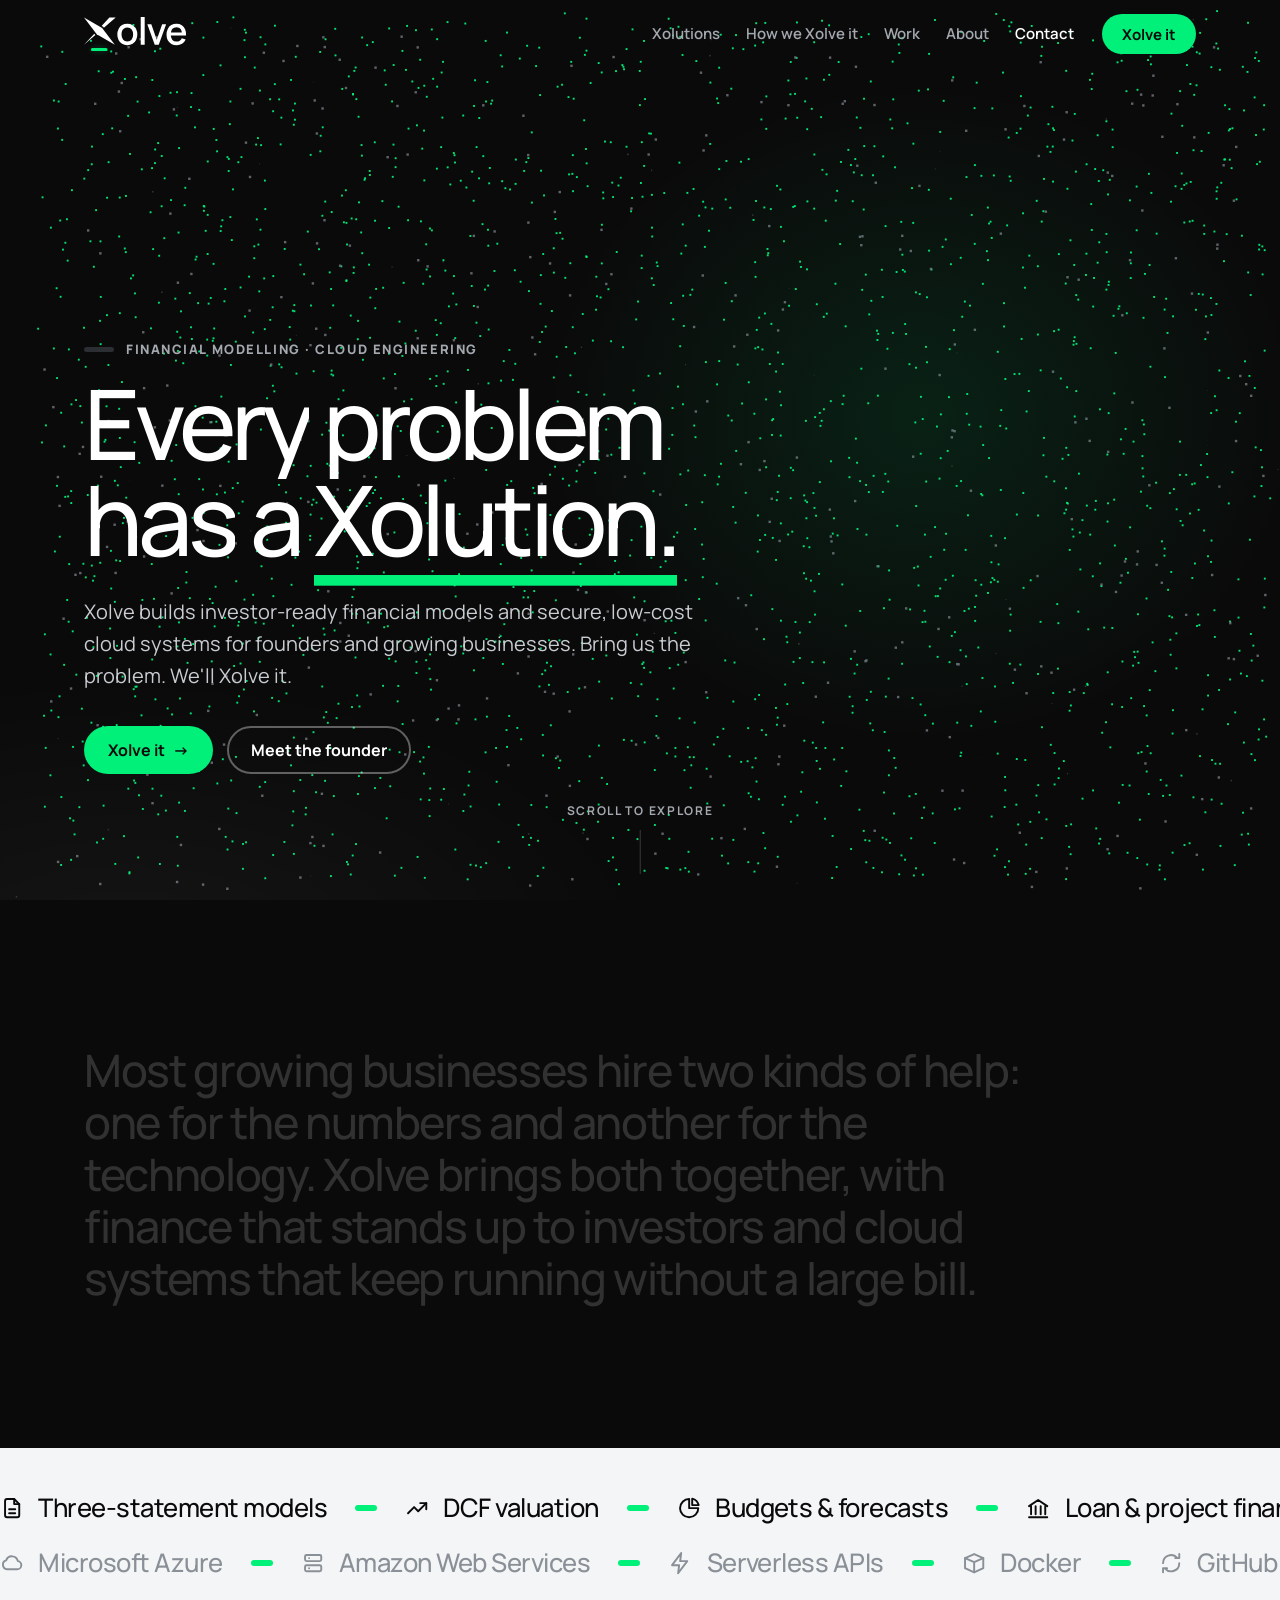
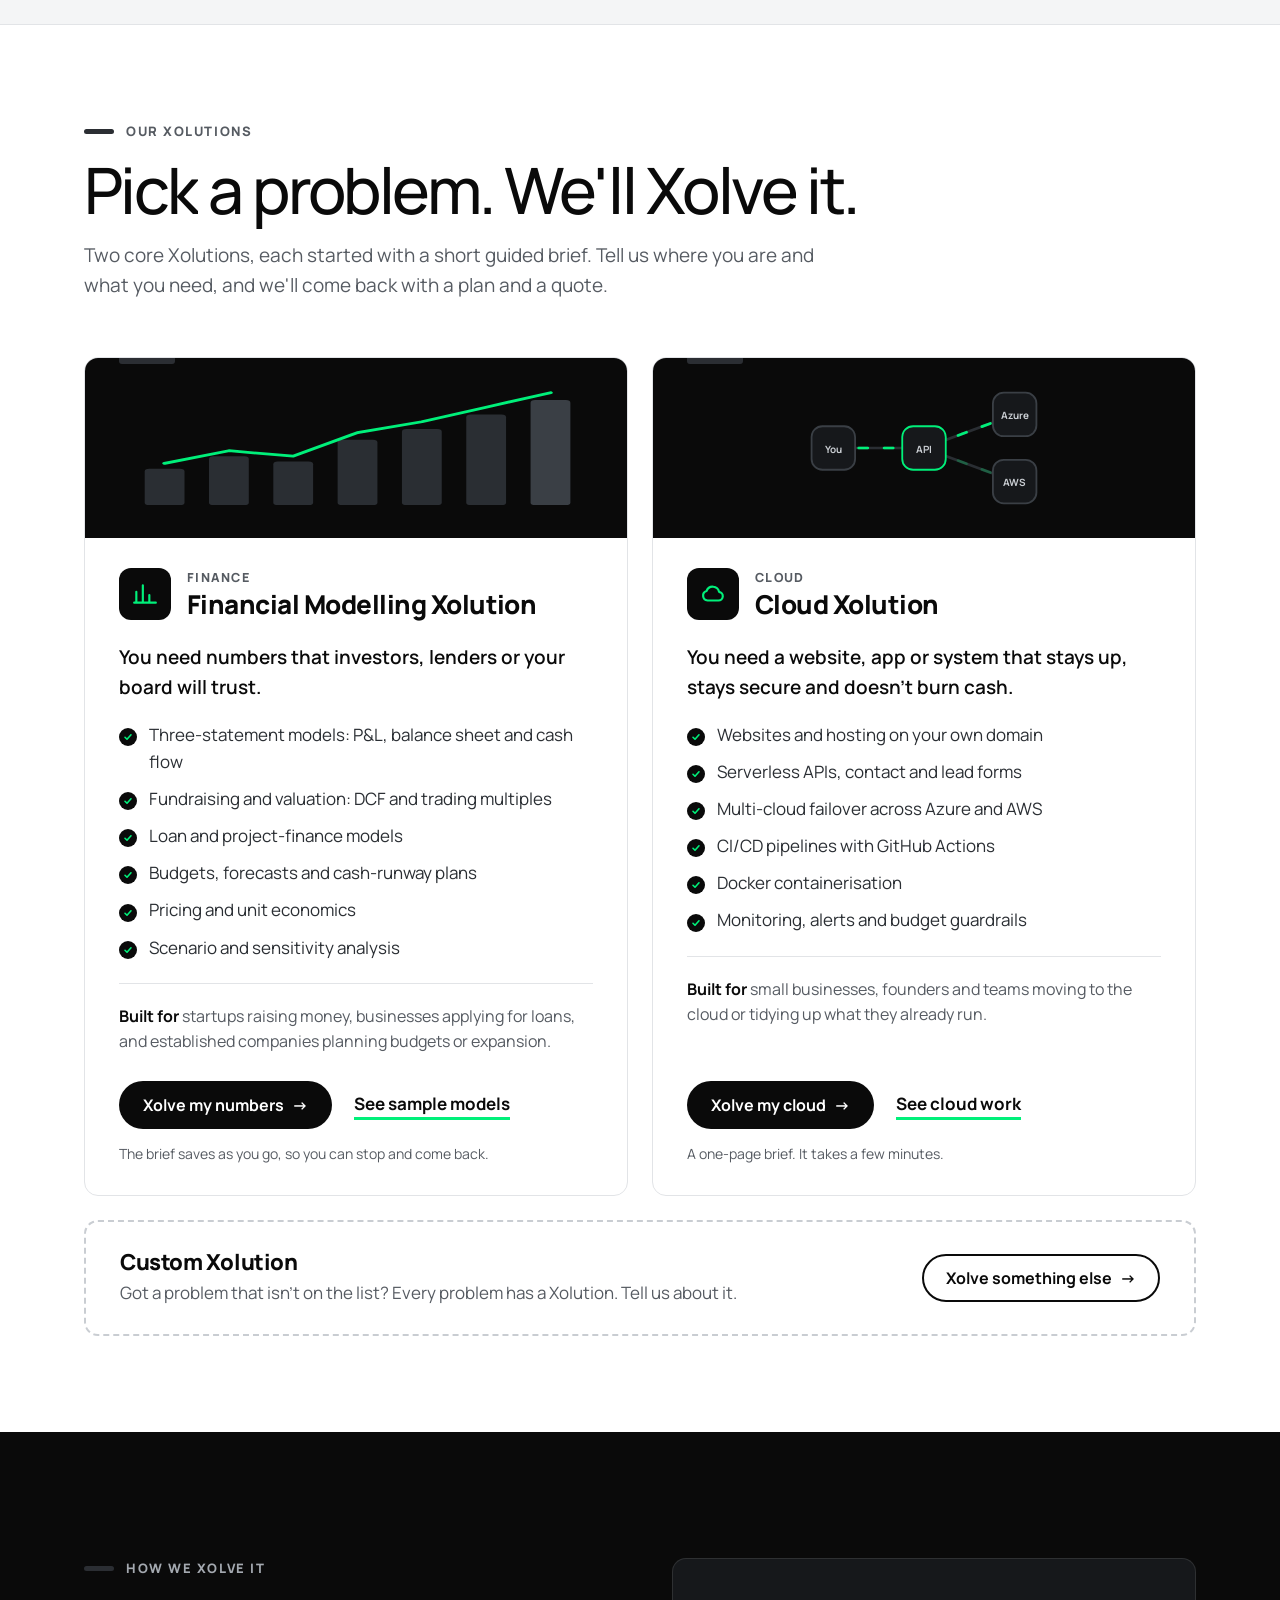
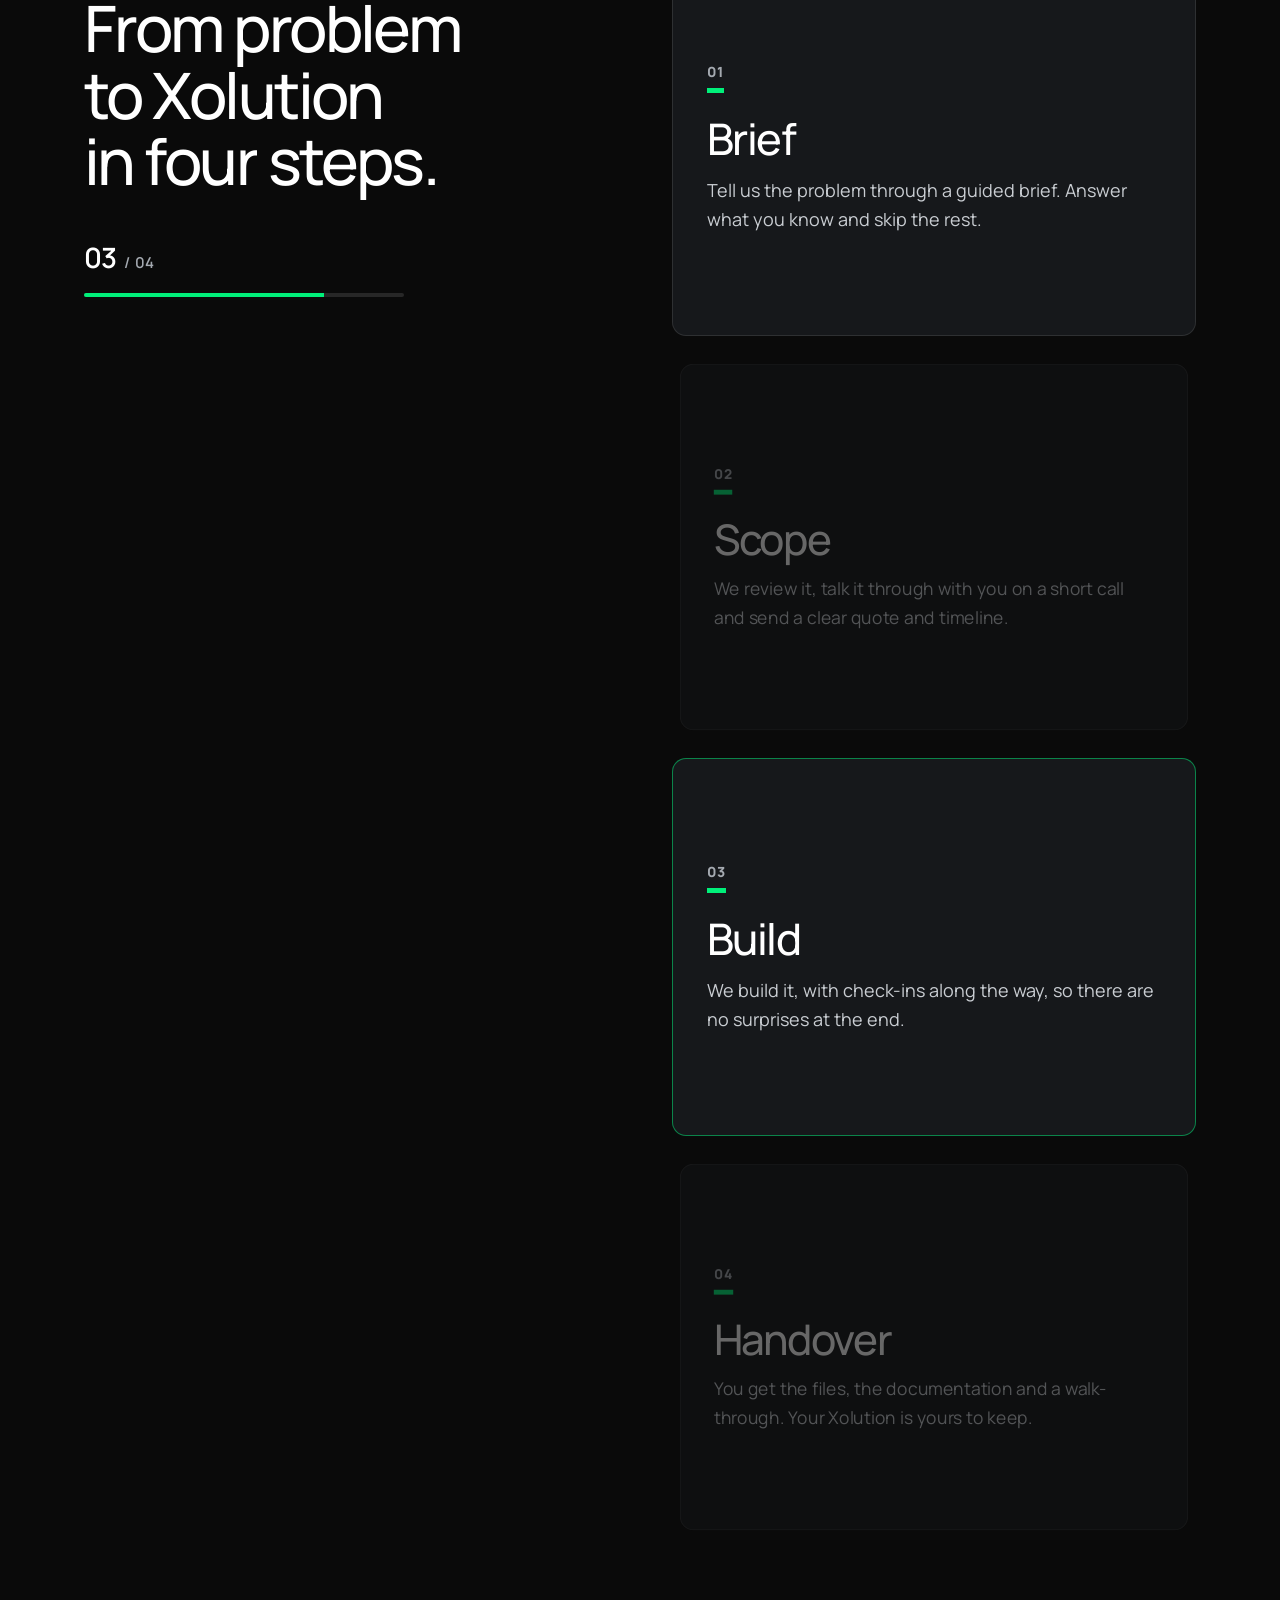
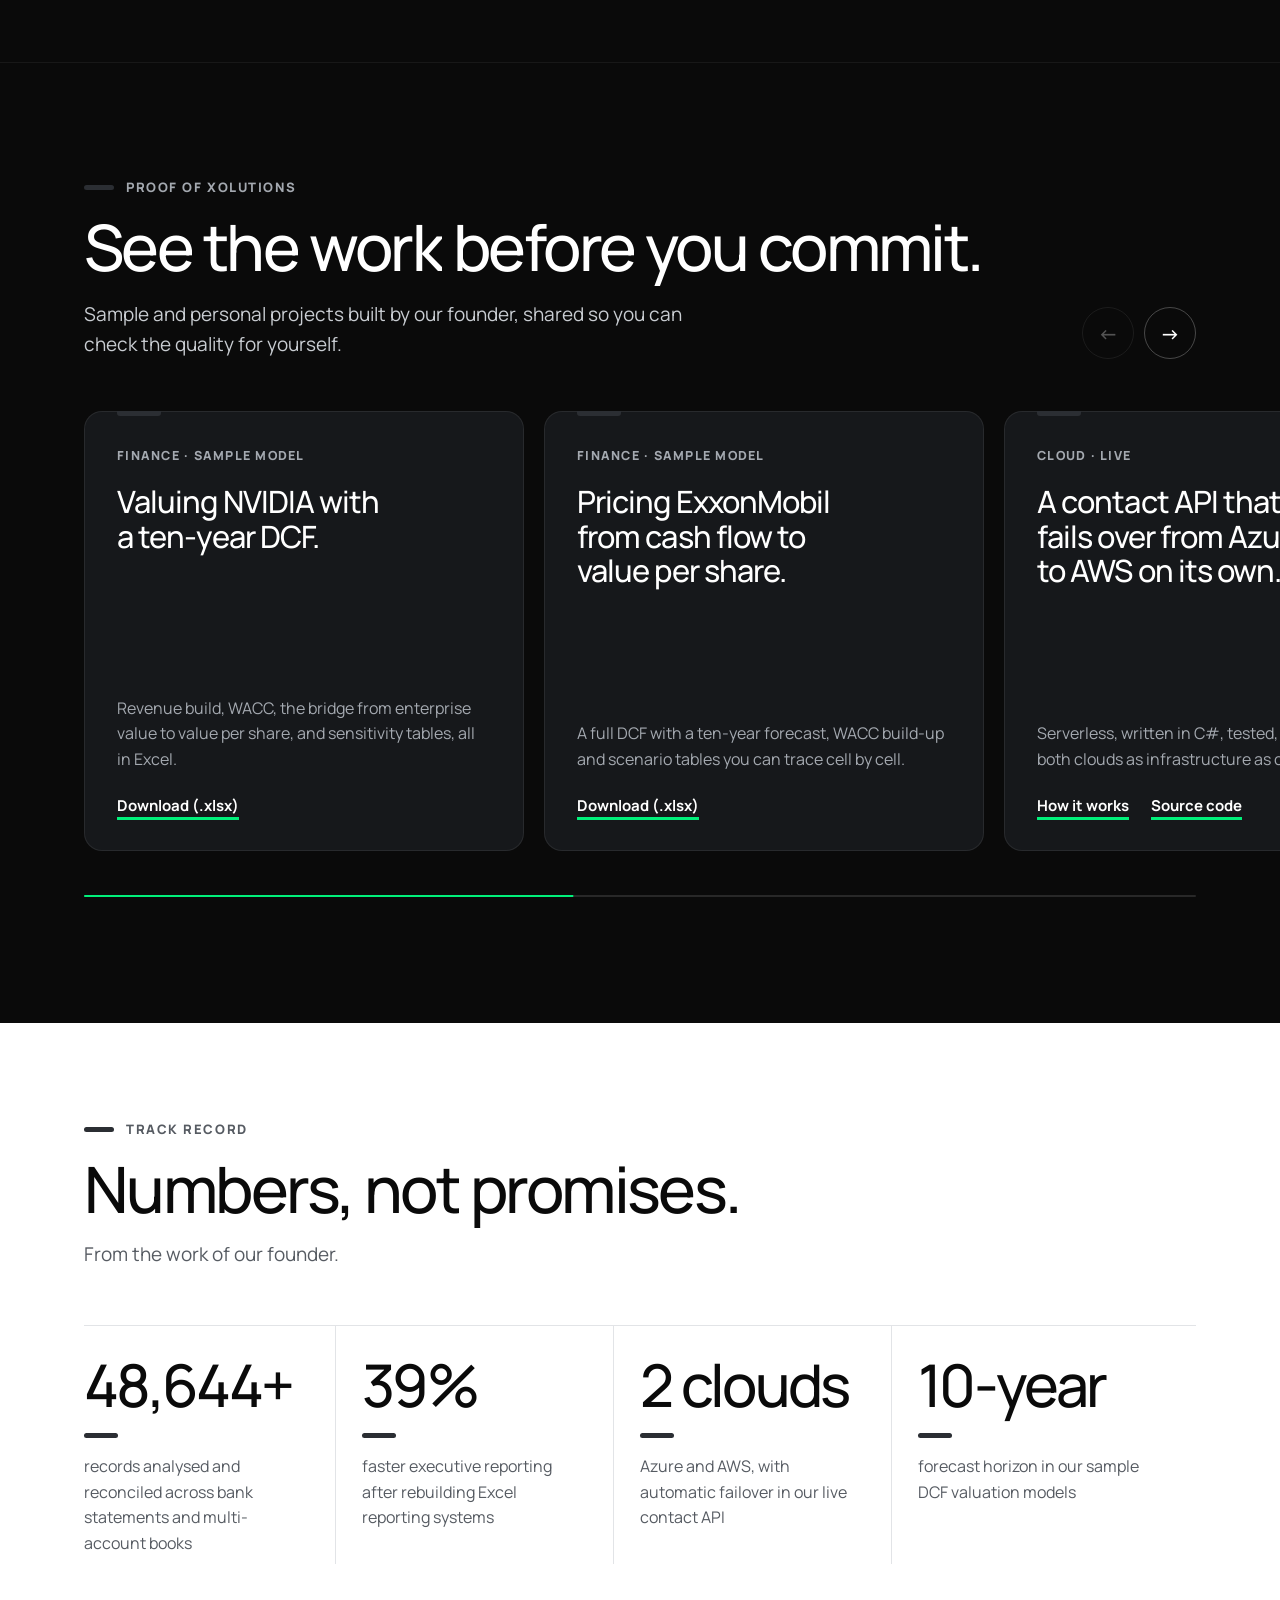
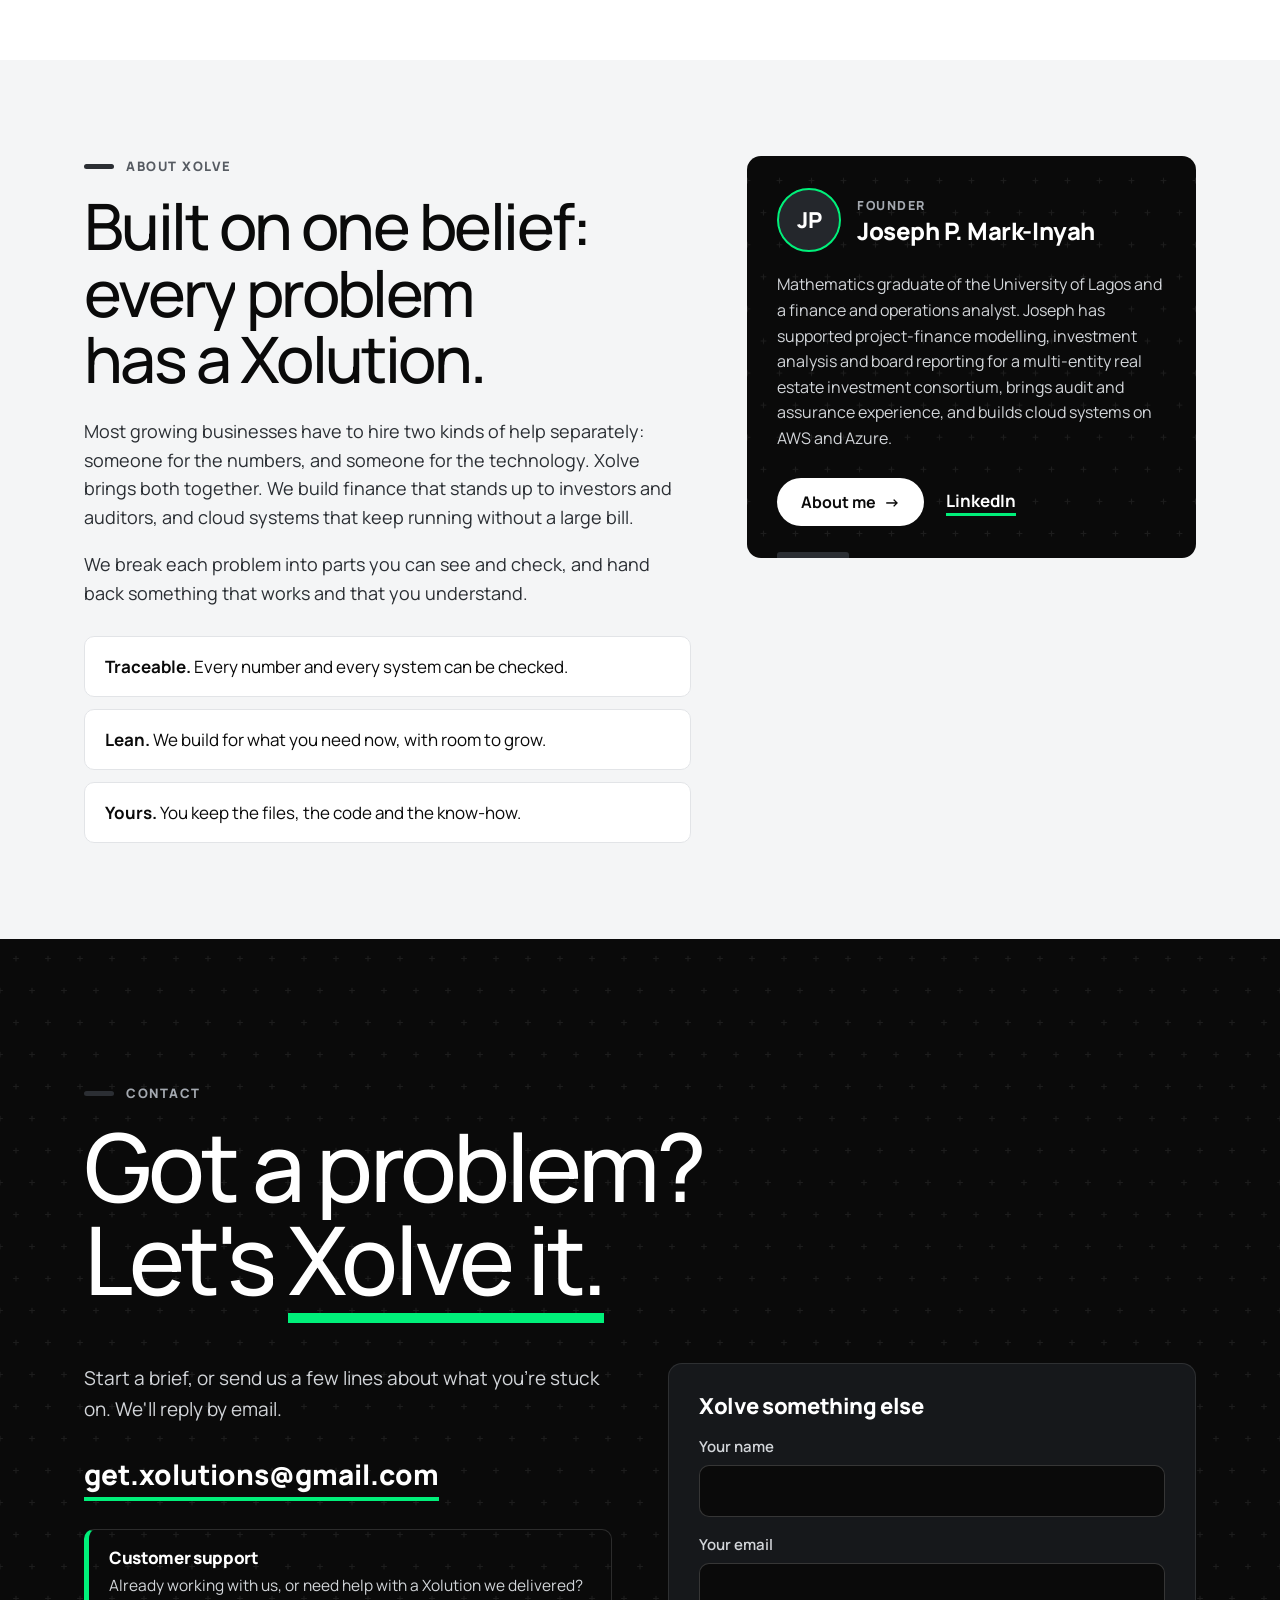
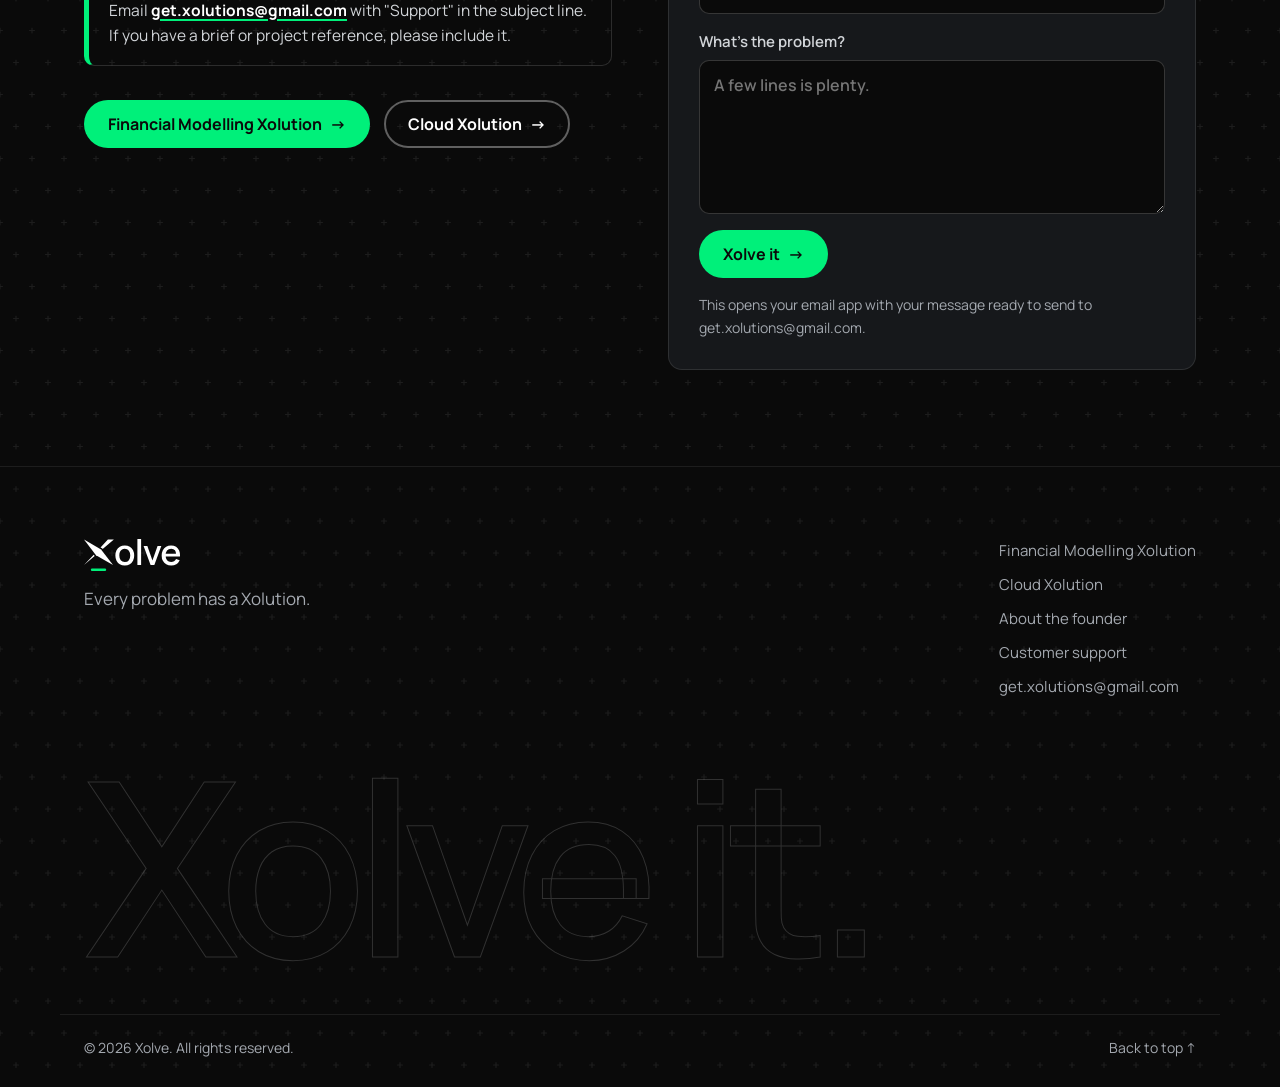
==== index.html @ 08127761 "Cache-bust the lattice script so phones pick up the finance-page fix Co-Authored-By: Claude Opus 5.5" ====
<!doctype html>
<html lang="en">
<head>
<meta charset="utf-8">
<!-- The GitHub Pages copy forwards visitors to the main Cloudflare address (some mobile carriers block GitHub Pages). -->
<script>if (location.hostname === "xolve-it.github.io") location.replace("https://xolve-it.pages.dev" + location.pathname + location.search + location.hash);</script>
<meta name="viewport" content="width=device-width, initial-scale=1">
<title>Xolve — Every problem has a Xolution</title>
<meta name="description" content="Xolve builds investor-ready financial models and secure, low-cost cloud systems for founders and growing businesses. Every problem has a Xolution.">

<!-- Favicons (from the Xolve logo kit) -->
<link rel="icon" href="/favicon.ico?v=4" sizes="48x48">
<link rel="icon" href="/favicon.svg?v=4" type="image/svg+xml">
<link rel="apple-touch-icon" href="/apple-touch-icon.png">
<link rel="manifest" href="/site.webmanifest">
<meta name="theme-color" content="#0A0A0A">

<!-- Social sharing preview -->
<meta property="og:type" content="website">
<meta property="og:title" content="Xolve — Every problem has a Xolution">
<meta property="og:description" content="Financial modelling and cloud Xolutions for founders and growing businesses.">
<meta property="og:url" content="https://xolve-it.pages.dev/">
<meta property="og:image" content="https://xolve-it.pages.dev/og-image-1200x630.png">
<meta property="og:image:width" content="1200">
<meta property="og:image:height" content="630">
<meta name="twitter:card" content="summary_large_image">

<link rel="preconnect" href="https://fonts.googleapis.com">
<link rel="preconnect" href="https://fonts.gstatic.com" crossorigin>
<link href="https://fonts.googleapis.com/css2?family=Manrope:wght@300;400;500;600;700;800&display=swap" rel="stylesheet">
<link rel="stylesheet" href="/css/style.css">
<link rel="stylesheet" href="/css/home.css">
<link rel="stylesheet" href="/css/bulb.css">
<!-- Intro: the logo "switches on" once per visit (skipped with reduced motion). The class is set here so nothing flashes first. -->
<script>
(function () {
  /* Intro timing lives here (not in a separate file) so the intro always clears, even if a script fails to load.
     intro-on   = the intro screen is showing
     intro-wait = the hero waits; when it's removed, "xolve:lit" fires and the hero starts */
  var d = document.documentElement, seen = false;
  try { seen = !!sessionStorage.getItem("xolveIntro"); sessionStorage.setItem("xolveIntro", "1"); } catch (e) {}
  if (seen || (window.matchMedia && matchMedia("(prefers-reduced-motion: reduce)").matches)) return;
  d.classList.add("intro-on", "intro-wait");
  var lit = false, done = false;
  function light() { if (lit) return; lit = true; d.classList.remove("intro-wait"); try { window.dispatchEvent(new Event("xolve:lit")); } catch (e) {} }
  function end() { if (done) return; done = true; light(); d.classList.remove("intro-on"); }
  window.xolveSkipIntro = function () { var el = document.getElementById("intro"); if (el) el.classList.add("is-skip"); light(); setTimeout(end, 350); };
  setTimeout(light, 2750);
  setTimeout(end, 3300);
})();
</script>
</head>
<body class="home">
<!-- ================= INTRO: the Xolve mark assembles and its green bar flickers on like a light ================= -->
<div class="intro" id="intro" aria-hidden="true">
  <svg class="intro__mark xlv" viewBox="10 6 82 86">
    <defs>
      <mask id="xlv-cut" maskUnits="userSpaceOnUse" x="-80" y="-80" width="260" height="260"><rect x="-80" y="-80" width="260" height="260" fill="#fff"/><polygon class="xlv-cut" points="16,12 55.95,35.25 84,72 44.05,48.75" fill="#000" stroke="#000" stroke-width="7" stroke-linejoin="miter"/></mask>
      <filter id="xlv-blur" x="-50%" y="-200%" width="200%" height="500%"><feGaussianBlur stdDeviation="2.6"/></filter>
    </defs>
    <g class="xlv-blade"><polygon points="72,12 86,12 16,72" fill="#FFFFFF" mask="url(#xlv-cut)"/></g>
    <g class="xlv-nd"><polygon points="16,12 55.95,35.25 84,72 44.05,48.75" fill="#FFFFFF"/></g>
    <rect class="xlv-glow" x="32" y="80" width="36" height="6" rx="3" fill="#00F07A" filter="url(#xlv-blur)"/>
    <rect class="xlv-bar" x="32" y="80" width="36" height="6" rx="3" fill="#00F07A"/>
  </svg>
  <p class="intro__motto">Every problem has a Xolution.</p>
</div>
<a class="skip" href="#main">Skip to content</a>

<!-- ================= HEADER (transparent over the hero, solid once you scroll) ================= -->
<header class="top" id="top">
  <span class="top__progress" aria-hidden="true"></span>
  <div class="wrap top__inner">
    <a class="top__logo" href="/" aria-label="Xolve home">
      <img src="/assets/brand/xolve-wordmark-reversed.svg" alt="Xolve" width="120" height="40">
    </a>
    <nav class="top__nav" id="nav" aria-label="Main">
      <a href="#xolutions">Xolutions</a>
      <a href="#process">How we Xolve it</a>
      <a href="#work">Work</a>
      <a href="#about">About</a>
      <a href="#contact">Contact</a>
    </nav>
    <a class="btn btn--neon btn--sm top__cta" href="#xolutions">Xolve it</a>
    <button class="top__menu" type="button" aria-controls="nav" aria-expanded="false" aria-label="Open menu">
      <span></span><span></span>
    </button>
  </div>
</header>

<main id="main">

<!-- ================= HERO: particles that assemble into the Xolve mark (js/xhero.js) ================= -->
<section class="hx" aria-labelledby="hx-title">
  <canvas class="hx__canvas" id="hxCanvas" aria-hidden="true"></canvas>
  <div class="hx__glow" aria-hidden="true"></div>
  <div class="wrap hx__inner">
    <p class="kicker kicker--dark hx__kicker">Financial modelling · Cloud engineering</p>
    <h1 class="hx__title" id="hx-title" data-split>Every problem has a <span class="hl">Xolution.</span></h1>
    <p class="hx__lead">Xolve builds investor-ready financial models and secure, low-cost cloud systems for founders and growing businesses. Bring us the problem. We'll Xolve it.</p>
    <div class="hx__ctas">
      <a class="btn btn--neon" href="#xolutions">Xolve it <span aria-hidden="true">→</span></a>
      <a class="btn btn--ghost" href="#about">Meet the founder</a>
    </div>
  </div>
  <a class="hx__scroll" href="#statement"><span>Scroll to explore</span><i aria-hidden="true"></i></a>
</section>

<!-- ================= STATEMENT: words light up as you scroll ================= -->
<section class="stmt" id="statement" aria-label="What Xolve does">
  <div class="wrap">
    <p class="stmt__text" data-scrub>Most growing businesses hire two kinds of help: one for the numbers and another for the technology. Xolve brings both together, with finance that stands up to investors and cloud systems that keep running without a large bill.</p>
  </div>
</section>

<!-- ================= TICKER: what we build ================= -->
<section class="tick" aria-label="What we build">
  <div class="tick__row" data-dir="left">
    <ul class="tick__track">
      
      <li><span class="tick__ic" aria-hidden="true"><svg viewBox="0 0 24 24"><path d="M14 3H7a2 2 0 0 0-2 2v14a2 2 0 0 0 2 2h10a2 2 0 0 0 2-2V8z"/><path d="M14 3v5h5M9 13h6M9 17h6"/></svg></span>Three-statement models</li>
      <li><span class="tick__ic" aria-hidden="true"><svg viewBox="0 0 24 24"><path d="M3 17l6-6 4 4 8-8"/><path d="M15 7h6v6"/></svg></span>DCF valuation</li>
      <li><span class="tick__ic" aria-hidden="true"><svg viewBox="0 0 24 24"><path d="M12 3a9 9 0 1 0 9 9h-9z"/><path d="M15 2.6A9 9 0 0 1 21.4 9H15z"/></svg></span>Budgets &amp; forecasts</li>
      <li><span class="tick__ic" aria-hidden="true"><svg viewBox="0 0 24 24"><path d="M3 10l9-6 9 6M5 10v8M9.5 10v8M14.5 10v8M19 10v8M3 21h18"/></svg></span>Loan &amp; project finance</li>
      <li><span class="tick__ic" aria-hidden="true"><svg viewBox="0 0 24 24"><path d="M3 12V4h8l10 10-8 8z"/><circle cx="7.5" cy="8" r="1.2"/></svg></span>Unit economics</li>
      <li><span class="tick__ic" aria-hidden="true"><svg viewBox="0 0 24 24"><circle cx="6" cy="18" r="2.5"/><circle cx="18" cy="6" r="2.5"/><circle cx="18" cy="18" r="2.5"/><path d="M6 15.5V9a3 3 0 0 1 3-3h6.5M8.5 18h7"/></svg></span>Scenario analysis</li>
      <li><span class="tick__ic" aria-hidden="true"><svg viewBox="0 0 24 24"><circle cx="12" cy="13" r="8"/><path d="M12 9v4l3 2M9 2h6"/></svg></span>Cash-runway plans</li>
      <li><span class="tick__ic" aria-hidden="true"><svg viewBox="0 0 24 24"><path d="M3 4h18M4 4v11h16V4M12 15v4M8 21l4-2 4 2"/><path d="M8 11l3-3 2 2 3-3"/></svg></span>Board reporting</li>
    
    </ul>
  </div>
  <div class="tick__row" data-dir="right">
    <ul class="tick__track">
      
      <li><span class="tick__ic" aria-hidden="true"><svg viewBox="0 0 24 24"><path d="M7 18h10a4 4 0 0 0 .6-7.96A6 6 0 0 0 6.1 9.2 4.5 4.5 0 0 0 7 18Z"/></svg></span>Microsoft Azure</li>
      <li><span class="tick__ic" aria-hidden="true"><svg viewBox="0 0 24 24"><rect x="4" y="4" width="16" height="6" rx="1.5"/><rect x="4" y="14" width="16" height="6" rx="1.5"/><path d="M8 7h.01M8 17h.01"/></svg></span>Amazon Web Services</li>
      <li><span class="tick__ic" aria-hidden="true"><svg viewBox="0 0 24 24"><path d="M13 2L4 14h7l-1 8 9-12h-7z"/></svg></span>Serverless APIs</li>
      <li><span class="tick__ic" aria-hidden="true"><svg viewBox="0 0 24 24"><path d="M3 7l9-4 9 4v10l-9 4-9-4z"/><path d="M3 7l9 4 9-4M12 11v10"/></svg></span>Docker</li>
      <li><span class="tick__ic" aria-hidden="true"><svg viewBox="0 0 24 24"><path d="M4 12a8 8 0 0 1 14-5.3M20 3v4h-4M20 12a8 8 0 0 1-14 5.3M4 21v-4h4"/></svg></span>GitHub Actions CI/CD</li>
      <li><span class="tick__ic" aria-hidden="true"><svg viewBox="0 0 24 24"><path d="M16 3h5v5M4 20L21 3M21 16v5h-5M15 15l6 6M4 4l5 5"/></svg></span>Multi-cloud failover</li>
      <li><span class="tick__ic" aria-hidden="true"><svg viewBox="0 0 24 24"><path d="M6 8a6 6 0 0 1 12 0c0 7 3 9 3 9H3s3-2 3-9"/><path d="M10.3 21a1.94 1.94 0 0 0 3.4 0"/></svg></span>Monitoring &amp; alerts</li>
      <li><span class="tick__ic" aria-hidden="true"><svg viewBox="0 0 24 24"><path d="M12 3l8 3v6c0 5-3.5 8-8 9-4.5-1-8-4-8-9V6z"/><path d="M9 12l2 2 4-4"/></svg></span>Cost guardrails</li>
    
    </ul>
  </div>
</section>

<!-- ================= XOLUTIONS ================= -->
<section class="section" id="xolutions">
  <div class="wrap">
    <div class="sec-head">
      <p class="kicker">Our Xolutions</p>
      <h2 data-split>Pick a problem. We'll Xolve it.</h2>
      <p class="section__lead">Two core Xolutions, each started with a short guided brief. Tell us where you are and what you need, and we'll come back with a plan and a quote.</p>
    </div>

    <div class="xols">
      <!-- Financial Modelling Xolution -->
      <article class="xol xol--v" id="finance" data-spot>
        <div class="xol__viz xol__viz--fin" aria-hidden="true">
          <svg viewBox="0 0 320 150" preserveAspectRatio="none">
            <g class="viz-bars">
              <rect x="22"  y="98" width="26" height="40" rx="3"/>
              <rect x="64"  y="84" width="26" height="54" rx="3"/>
              <rect x="106" y="90" width="26" height="48" rx="3"/>
              <rect x="148" y="66" width="26" height="72" rx="3"/>
              <rect x="190" y="54" width="26" height="84" rx="3"/>
              <rect x="232" y="38" width="26" height="100" rx="3"/>
              <rect x="274" y="22" width="26" height="116" rx="3"/>
            </g>
            <path class="viz-line" d="M35 92 L77 78 L119 84 L161 58 L203 46 L245 30 L287 14"/>
          </svg>
        </div>
        <div class="xol__body">
          <div class="xol__head">
            <span class="xol__icon" aria-hidden="true">
              <svg viewBox="0 0 24 24"><path d="M4 20V10M10 20V4M16 20v-7M22 20H2"/></svg>
            </span>
            <div>
              <p class="xol__tag">Finance</p>
              <h3>Financial Modelling Xolution</h3>
            </div>
          </div>
          <p class="xol__problem">You need numbers that investors, lenders or your board will trust.</p>
          <ul class="ticks">
            <li>Three-statement models: P&amp;L, balance sheet and cash flow</li>
            <li>Fundraising and valuation: DCF and trading multiples</li>
            <li>Loan and project-finance models</li>
            <li>Budgets, forecasts and cash-runway plans</li>
            <li>Pricing and unit economics</li>
            <li>Scenario and sensitivity analysis</li>
          </ul>
          <p class="xol__who"><b>Built for</b> startups raising money, businesses applying for loans, and established companies planning budgets or expansion.</p>
          <div class="xol__ctas">
            <a class="btn btn--ink" href="/start/finance/">Xolve my numbers <span aria-hidden="true">→</span></a>
            <a class="link" href="https://jaegarp.pages.dev/#lab" target="_blank" rel="noopener">See sample models</a>
          </div>
          <p class="xol__note">The brief saves as you go, so you can stop and come back.</p>
        </div>
      </article>

      <!-- Cloud Xolution -->
      <article class="xol xol--v" id="cloud" data-spot>
        <div class="xol__viz xol__viz--cloud" aria-hidden="true">
          <svg viewBox="0 0 320 150" preserveAspectRatio="xMidYMid meet">
            <path class="viz-wire" d="M60 75 H160 M160 75 L260 38 M160 75 L260 112"/>
            <path class="viz-flow" d="M60 75 H160 L260 38"/>
            <path class="viz-flow viz-flow--b" d="M60 75 H160 L260 112"/>
            <rect class="viz-node" x="36" y="51" width="48" height="48" rx="12"/>
            <rect class="viz-node viz-node--hub" x="136" y="51" width="48" height="48" rx="12"/>
            <rect class="viz-node" x="236" y="14" width="48" height="48" rx="12"/>
            <rect class="viz-node" x="236" y="88" width="48" height="48" rx="12"/>
            <text x="60" y="80">You</text><text x="160" y="80">API</text><text x="260" y="43">Azure</text><text x="260" y="117">AWS</text>
          </svg>
        </div>
        <div class="xol__body">
          <div class="xol__head">
            <span class="xol__icon" aria-hidden="true">
              <svg viewBox="0 0 24 24"><path d="M7 18h10a4 4 0 0 0 .6-7.96A6 6 0 0 0 6.1 9.2 4.5 4.5 0 0 0 7 18Z"/></svg>
            </span>
            <div>
              <p class="xol__tag">Cloud</p>
              <h3>Cloud Xolution</h3>
            </div>
          </div>
          <p class="xol__problem">You need a website, app or system that stays up, stays secure and doesn't burn cash.</p>
          <ul class="ticks">
            <li>Websites and hosting on your own domain</li>
            <li>Serverless APIs, contact and lead forms</li>
            <li>Multi-cloud failover across Azure and AWS</li>
            <li>CI/CD pipelines with GitHub Actions</li>
            <li>Docker containerisation</li>
            <li>Monitoring, alerts and budget guardrails</li>
          </ul>
          <p class="xol__who"><b>Built for</b> small businesses, founders and teams moving to the cloud or tidying up what they already run.</p>
          <div class="xol__ctas">
            <a class="btn btn--ink" href="/start/cloud/">Xolve my cloud <span aria-hidden="true">→</span></a>
            <a class="link" href="https://jaegarp.pages.dev/#cloud" target="_blank" rel="noopener">See cloud work</a>
          </div>
          <p class="xol__note">A one-page brief. It takes a few minutes.</p>
        </div>
      </article>
    </div>

    <!-- Custom Xolution -->
    <div class="xol-custom" data-spot>
      <div>
        <h3>Custom Xolution</h3>
        <p>Got a problem that isn't on the list? Every problem has a Xolution. Tell us about it.</p>
      </div>
      <a class="btn btn--outline" href="#contact">Xolve something else <span aria-hidden="true">→</span></a>
    </div>
  </div>
</section>

<!-- ================= PROCESS: the left side stays put while the steps scroll past ================= -->
<section class="proc" id="process">
  <div class="wrap proc__grid">
    <div class="proc__side">
      <p class="kicker kicker--dark">How we Xolve it</p>
      <h2 data-split>From problem to Xolution in four steps.</h2>
      <div class="proc__meter" aria-hidden="true">
        <span class="proc__count"><b id="procNow">01</b> / 04</span>
        <span class="proc__bar"><i id="procBar"></i></span>
      </div>
    </div>
    <ol class="proc__steps">
      <li class="pstep" data-step="1">
        <span class="pstep__n">01</span>
        <h3>Brief</h3>
        <p>Tell us the problem through a guided brief. Answer what you know and skip the rest.</p>
      </li>
      <li class="pstep" data-step="2">
        <span class="pstep__n">02</span>
        <h3>Scope</h3>
        <p>We review it, talk it through with you on a short call and send a clear quote and timeline.</p>
      </li>
      <li class="pstep" data-step="3">
        <span class="pstep__n">03</span>
        <h3>Build</h3>
        <p>We build it, with check-ins along the way, so there are no surprises at the end.</p>
      </li>
      <li class="pstep" data-step="4">
        <span class="pstep__n">04</span>
        <h3>Handover</h3>
        <p>You get the files, the documentation and a walk-through. Your Xolution is yours to keep.</p>
      </li>
    </ol>
  </div>
</section>

<!-- ================= WORK: drag, swipe or use the arrows ================= -->
<section class="show" id="work">
  <div class="wrap show__head">
    <div>
      <p class="kicker kicker--dark">Proof of Xolutions</p>
      <h2 data-split>See the work before you commit.</h2>
      <p class="show__lead">Sample and personal projects built by our founder, shared so you can check the quality for yourself.</p>
    </div>
    <div class="show__ctrl">
      <button class="show__btn" type="button" id="showPrev" aria-label="Previous project">←</button>
      <button class="show__btn" type="button" id="showNext" aria-label="Next project">→</button>
    </div>
  </div>
  <div class="show__track" id="showTrack" tabindex="0" aria-label="Projects. Scroll sideways to see more.">
    <article class="scard" data-spot>
      <p class="scard__tag">Finance · Sample model</p>
      <h3 class="scard__title">Valuing NVIDIA with a ten-year DCF.</h3>
      <p class="scard__text">Revenue build, WACC, the bridge from enterprise value to value per share, and sensitivity tables, all in Excel.</p>
      <div class="scard__links">
        <a class="link link--dark" href="https://jaegarp.pages.dev/assets/models/NVIDIA_DCF_model.xlsx" download target="_blank" rel="noopener">Download (.xlsx)</a>
      </div>
    </article>
    <article class="scard" data-spot>
      <p class="scard__tag">Finance · Sample model</p>
      <h3 class="scard__title">Pricing ExxonMobil from cash flow to value per share.</h3>
      <p class="scard__text">A full DCF with a ten-year forecast, WACC build-up and scenario tables you can trace cell by cell.</p>
      <div class="scard__links">
        <a class="link link--dark" href="https://jaegarp.pages.dev/assets/models/ExxonMobil_DCF_model.xlsx" download target="_blank" rel="noopener">Download (.xlsx)</a>
      </div>
    </article>
    <article class="scard" data-spot>
      <p class="scard__tag">Cloud · Live</p>
      <h3 class="scard__title">A contact API that fails over from Azure to AWS on its own.</h3>
      <p class="scard__text">Serverless, written in C#, tested, and deployed to both clouds as infrastructure as code.</p>
      <div class="scard__links">
        <a class="link link--dark" href="https://jaegarp.pages.dev/#cloud" target="_blank" rel="noopener">How it works</a>
        <a class="link link--dark" href="https://github.com/jaegarP/portfolio-contact-api" target="_blank" rel="noopener">Source code</a>
      </div>
    </article>
    <article class="scard" data-spot>
      <p class="scard__tag">Cloud · Team project</p>
      <h3 class="scard__title">Shipping a five-service voting app through an automated pipeline.</h3>
      <p class="scard__text">AWS EC2, Docker and GitHub Actions, with automated tests, security scans and health-checked deploys.</p>
      <div class="scard__links">
        <a class="link link--dark" href="https://jaegarp.pages.dev/#capstone" target="_blank" rel="noopener">Case study</a>
      </div>
    </article>
    <article class="scard" data-spot>
      <p class="scard__tag">Founder's experience · Reporting</p>
      <h3 class="scard__title">Cutting executive reporting delays by 40% across a multi-entity group.</h3>
      <p class="scard__text">Excel operational databases and reporting systems that gave leadership one source of truth.</p>
      <div class="scard__links">
        <a class="link link--dark" href="https://jaegarp.pages.dev/#projects" target="_blank" rel="noopener">Read more</a>
      </div>
    </article>
    <article class="scard" data-spot>
      <p class="scard__tag">Cloud · Live</p>
      <h3 class="scard__title">This website: on Cloudflare, with GitHub Pages as a backup.</h3>
      <p class="scard__text">Static, fast and free to host. Every change is published to both automatically.</p>
      <div class="scard__links">
        <a class="link link--dark" href="https://github.com/Xolve-it/xolve-it.github.io" target="_blank" rel="noopener">Source code</a>
      </div>
    </article>
  </div>
  <div class="wrap">
    <div class="show__progress" aria-hidden="true"><i id="showBar"></i></div>
  </div>
</section>

<!-- ================= NUMBERS ================= -->
<section class="section nums" aria-labelledby="nums-title">
  <div class="wrap">
    <div class="sec-head">
      <p class="kicker">Track record</p>
      <h2 id="nums-title" data-split>Numbers, not promises.</h2>
      <p class="section__lead">From the work of our founder.</p>
    </div>
    <ul class="nums__grid">
      <li class="num"><b><span data-count="50000">50,000</span>+</b><p>records analysed and reconciled across bank statements and multi-account books</p></li>
      <li class="num"><b><span data-count="40">40</span>%</b><p>faster executive reporting after rebuilding Excel reporting systems</p></li>
      <li class="num"><b>2 clouds</b><p>Azure and AWS, with automatic failover in our live contact API</p></li>
      <li class="num"><b><span data-count="10">10</span>-year</b><p>forecast horizon in our sample DCF valuation models</p></li>
    </ul>
  </div>
</section>

<!-- ================= ABOUT ================= -->
<section class="section section--alt" id="about">
  <div class="wrap about">
    <div class="about__text">
      <p class="kicker">About Xolve</p>
      <h2 data-split>Built on one belief: every problem has a Xolution.</h2>
      <p>Most growing businesses have to hire two kinds of help separately: someone for the numbers, and someone for the technology. Xolve brings both together. We build finance that stands up to investors and auditors, and cloud systems that keep running without a large bill.</p>
      <p>We break each problem into parts you can see and check, and hand back something that works and that you understand.</p>
      <ul class="values">
        <li data-spot><b>Traceable.</b> Every number and every system can be checked.</li>
        <li data-spot><b>Lean.</b> We build for what you need now, with room to grow.</li>
        <li data-spot><b>Yours.</b> You keep the files, the code and the know-how.</li>
      </ul>
    </div>

    <aside class="founder" aria-labelledby="founder-name" data-xfield>
      <div class="founder__top">
        <span class="founder__mono" aria-hidden="true">JP</span>
        <div>
          <p class="founder__role">Founder</p>
          <h3 id="founder-name">Joseph P. Mark-Inyah</h3>
        </div>
      </div>
      <p>Mathematics graduate of the University of Lagos and a finance and operations analyst. Joseph has supported project-finance modelling, investment analysis and board reporting for a multi-entity real estate investment consortium, brings audit and assurance experience, and builds cloud systems on AWS and Azure.</p>
      <div class="founder__links">
        <a class="btn btn--ink" href="https://jaegarp.pages.dev/" target="_blank" rel="noopener">About me <span aria-hidden="true">→</span></a>
        <a class="link" href="https://www.linkedin.com/in/jpmark-inyah/" target="_blank" rel="noopener">LinkedIn</a>
      </div>
    </aside>
  </div>
</section>

<!-- ================= CONTACT ================= -->
<section class="section section--dark cta" id="contact" data-xfield>
  <div class="wrap">
    <p class="kicker kicker--dark">Contact</p>
    <h2 class="cta__title" data-split>Got a problem? Let's <span class="hl">Xolve it.</span></h2>
  </div>
  <div class="wrap contact">
    <div class="contact__text">
      <p class="lead">Start a brief, or send us a few lines about what you're stuck on. We'll reply by email.</p>
      <a class="contact__email" href="mailto:get.xolutions@gmail.com">get.xolutions@gmail.com</a>
      <div class="support">
        <h3>Customer support</h3>
        <p>Already working with us, or need help with a Xolution we delivered? Email <a href="mailto:get.xolutions@gmail.com?subject=Support%20request">get.xolutions@gmail.com</a> with "Support" in the subject line. If you have a brief or project reference, please include it.</p>
      </div>
      <div class="contact__ctas">
        <a class="btn btn--neon" href="/start/finance/">Financial Modelling Xolution <span aria-hidden="true">→</span></a>
        <a class="btn btn--ghost" href="/start/cloud/">Cloud Xolution <span aria-hidden="true">→</span></a>
      </div>
    </div>

    <form class="qform" id="quickForm" novalidate>
      <h3>Xolve something else</h3>
      <label>Your name
        <input name="name" autocomplete="name" required>
      </label>
      <label>Your email
        <input name="email" type="email" autocomplete="email" required>
      </label>
      <label>What's the problem?
        <textarea name="problem" rows="5" required placeholder="A few lines is plenty."></textarea>
      </label>
      <p class="qform__error" id="quickError" role="alert" hidden></p>
      <button class="btn btn--neon" type="submit">Xolve it <span aria-hidden="true">→</span></button>
      <p class="qform__hint">This opens your email app with your message ready to send to get.xolutions@gmail.com.</p>
    </form>
  </div>
</section>

</main>

<!-- ================= FOOTER ================= -->
<footer class="foot foot--big" data-xfield>
  <div class="wrap foot__inner">
    <div>
      <img src="/assets/brand/xolve-wordmark-reversed.svg" alt="Xolve" width="108" height="36">
      <p class="foot__motto">Every problem has a Xolution.</p>
    </div>
    <nav class="foot__nav" aria-label="Footer">
      <a href="/start/finance/">Financial Modelling Xolution</a>
      <a href="/start/cloud/">Cloud Xolution</a>
      <a href="https://jaegarp.pages.dev/" target="_blank" rel="noopener">About the founder</a>
      <a href="mailto:get.xolutions@gmail.com?subject=Support%20request">Customer support</a>
      <a href="mailto:get.xolutions@gmail.com">get.xolutions@gmail.com</a>
    </nav>
  </div>
  <div class="wrap foot__giant" aria-hidden="true">Xolve it.</div>
  <div class="wrap foot__base">
    <span>© <span id="year">2026</span> Xolve. All rights reserved.</span>
    <a href="#top">Back to top ↑</a>
  </div>
</footer>

<script src="/js/main.js"></script>
<script src="/js/xfield.js?v=3"></script>
<script src="/js/bulb.js"></script>
<script src="/js/xhero.js"></script>
<script src="/js/home.js"></script>
</body>
</html>
---- css/style.css ----
/* =====================================================================
   XOLVE — site styles
   Brand rules (from the logo kit): ink #0A0A0A, white, neon green #00F07A.
   Neon green is only ever a bar, a fill or a background — never text.
   ===================================================================== */

:root {
  --ink: #0A0A0A;
  --ink-2: #16181B;
  --ink-3: #24272C;
  --paper: #FFFFFF;
  --surface: #F4F5F6;
  --rule: #E2E4E7;
  --muted: #565B62;
  --muted-dark: #A4A9B0;
  --neon: #00F07A;
  --neon-press: #00D46B;
  --radius: 14px;
  --radius-sm: 10px;
  --wrap: 1160px;
  --font: "Manrope", system-ui, -apple-system, "Segoe UI", Roboto, Arial, sans-serif;
  --header-h: 68px;
}

*, *::before, *::after { box-sizing: border-box; }
html { scroll-behavior: smooth; scroll-padding-top: calc(var(--header-h) + 12px); -webkit-text-size-adjust: 100%; }
@media (prefers-reduced-motion: reduce) { html { scroll-behavior: auto; } }
body {
  margin: 0;
  font-family: var(--font);
  font-size: 17px;
  line-height: 1.6;
  color: var(--ink);
  background: var(--paper);
  -webkit-font-smoothing: antialiased;
}
img, svg { display: block; max-width: 100%; }
a { color: inherit; }
h1, h2, h3 { margin: 0; line-height: 1.12; letter-spacing: -0.02em; text-wrap: balance; }
p { margin: 0; }
ul, ol { margin: 0; padding: 0; list-style: none; }
:focus-visible { outline: 3px solid var(--neon); outline-offset: 3px; border-radius: 4px; }

.wrap { width: 100%; max-width: var(--wrap); margin: 0 auto; padding: 0 24px; }
.skip { position: absolute; left: 12px; top: -60px; z-index: 100; background: var(--neon); color: var(--ink); padding: 10px 16px; border-radius: 8px; font-weight: 700; text-decoration: none; }
.skip:focus { top: 12px; }

/* ---------- buttons & links ---------- */
.btn {
  display: inline-flex; align-items: center; justify-content: center; gap: 8px;
  min-height: 48px; padding: 0 22px;
  border: 2px solid transparent; border-radius: 999px;
  font: inherit; font-weight: 700; font-size: 16px; line-height: 1;
  text-decoration: none; cursor: pointer; white-space: nowrap;
  transition: background-color .15s, border-color .15s, color .15s, transform .15s;
}
.btn:active { transform: translateY(1px); }
.btn span { transition: transform .15s; }
.btn:hover span { transform: translateX(3px); }
.btn--sm { min-height: 40px; padding: 0 18px; font-size: 15px; }
.btn--neon { background: var(--neon); color: var(--ink); }
.btn--neon:hover { background: var(--neon-press); }
.btn--ink { background: var(--ink); color: var(--paper); }
.btn--ink:hover { background: var(--ink-3); }
.btn--ghost { border-color: rgba(255, 255, 255, .35); color: var(--paper); }
.btn--ghost:hover { border-color: var(--paper); }
.btn--outline { border-color: var(--ink); color: var(--ink); }
.btn--outline:hover { background: var(--ink); color: var(--paper); }

.link {
  font-weight: 700; text-decoration: none;
  background: linear-gradient(var(--neon), var(--neon)) 0 100% / 100% 3px no-repeat;
  padding-bottom: 2px;
}
.link:hover { background-size: 100% 100%; }

/* ---------- kicker: label with the logo's green bar ---------- */
.kicker {
  display: flex; align-items: center; gap: 12px;
  font-size: 13px; font-weight: 800; letter-spacing: .12em; text-transform: uppercase;
  color: var(--muted); margin-bottom: 16px;
}
.kicker::before { content: ""; width: 30px; height: 5px; border-radius: 3px; background: var(--neon); flex: none; }
.kicker--dark { color: var(--muted-dark); }

/* ---------- header ---------- */
.top {
  position: sticky; top: 0; z-index: 50;
  background: rgba(10, 10, 10, .92);
  -webkit-backdrop-filter: saturate(140%) blur(10px); backdrop-filter: saturate(140%) blur(10px);
  border-bottom: 1px solid rgba(255, 255, 255, .08);
  color: var(--paper);
}
.top__inner { display: flex; align-items: center; gap: 28px; height: var(--header-h); }
.top__logo img { height: 34px; width: auto; }
.top__nav { display: flex; gap: 26px; margin-left: auto; }
.top__nav a { text-decoration: none; font-size: 15px; font-weight: 600; color: var(--muted-dark); transition: color .15s; }
.top__nav a:hover, .top__nav a.is-active { color: var(--paper); }
.top__menu { display: none; }

/* ---------- hero ---------- */
.hero { background: var(--ink); color: var(--paper); padding: 72px 0 56px; overflow: hidden; }
.hero__grid { display: grid; grid-template-columns: minmax(0, 1.25fr) minmax(0, .75fr); gap: 48px; align-items: center; }
.hero h1 { font-size: clamp(42px, 6.4vw, 80px); font-weight: 800; letter-spacing: -0.035em; line-height: 1.02; }
.hl {
  background: linear-gradient(var(--neon), var(--neon)) 0 96% / 100% .11em no-repeat;
  padding-bottom: .06em;
}
.hero .lead { font-size: clamp(18px, 2vw, 21px); color: #D2D5D9; max-width: 34em; margin-top: 24px; }
.hero__ctas { display: flex; flex-wrap: wrap; gap: 14px; margin-top: 34px; }
.hero__mark { display: flex; justify-content: center; }
.hero__mark img { width: min(100%, 320px); height: auto; }
.hero__facts {
  display: grid; grid-template-columns: repeat(3, minmax(0, 1fr)); gap: 1px;
  margin-top: 64px; background: rgba(255, 255, 255, .1);
  border: 1px solid rgba(255, 255, 255, .1); border-radius: var(--radius); overflow: hidden;
}
.hero__facts li { background: var(--ink); padding: 22px 24px; display: grid; gap: 4px; }
.hero__facts b { font-size: 16px; }
.hero__facts span { font-size: 15px; color: var(--muted-dark); line-height: 1.5; }

/* ---------- sections ---------- */
.section { padding: 96px 0; }
.section--alt { background: var(--surface); }
.section--dark { background: var(--ink); color: var(--paper); }
.section h2 { font-size: clamp(32px, 4.2vw, 50px); font-weight: 800; max-width: 18em; }
.section__lead { font-size: 19px; color: var(--muted); max-width: 40em; margin-top: 16px; }

/* ---------- xolutions ---------- */
.xols { display: grid; grid-template-columns: repeat(2, minmax(0, 1fr)); gap: 24px; margin-top: 48px; }
.xol {
  position: relative; display: flex; flex-direction: column;
  background: var(--paper); border: 1px solid var(--rule); border-radius: var(--radius);
  padding: 36px 34px 30px; transition: border-color .2s, box-shadow .2s, transform .2s;
}
.xol::after { /* green bar along the top, like the logo's bar */
  content: ""; position: absolute; left: 34px; top: -3px; width: 56px; height: 6px; border-radius: 3px; background: var(--neon);
}
.xol:hover { border-color: #C9CDD2; box-shadow: 0 18px 40px -24px rgba(10, 10, 10, .35); transform: translateY(-2px); }
.xol__head { display: flex; align-items: center; gap: 16px; }
.xol__icon { width: 52px; height: 52px; flex: none; border-radius: 12px; background: var(--ink); display: grid; place-items: center; }
.xol__icon svg { width: 26px; height: 26px; fill: none; stroke: var(--neon); stroke-width: 2; stroke-linecap: round; stroke-linejoin: round; }
.xol__tag { font-size: 12.5px; font-weight: 800; letter-spacing: .1em; text-transform: uppercase; color: var(--muted); }
.xol h3 { font-size: 26px; font-weight: 800; margin-top: 2px; }
.xol__problem { font-size: 19px; font-weight: 600; margin: 22px 0 18px; }
.ticks { display: grid; gap: 10px; }
.ticks li { position: relative; padding-left: 30px; color: #2A2E33; }
.ticks li::before {
  content: ""; position: absolute; left: 0; top: .42em; width: 18px; height: 18px; border-radius: 50%;
  background: var(--ink) url("data:image/svg+xml,%3Csvg xmlns='http://www.w3.org/2000/svg' viewBox='0 0 24 24' fill='none' stroke='%2300F07A' stroke-width='3.2' stroke-linecap='round' stroke-linejoin='round'%3E%3Cpath d='M6 12.5l4 4 8-9'/%3E%3C/svg%3E") center / 12px no-repeat;
}
.xol__who { margin-top: 22px; padding-top: 20px; border-top: 1px solid var(--rule); color: var(--muted); font-size: 16px; }
.xol__who b { color: var(--ink); }
.xol__ctas { display: flex; flex-wrap: wrap; align-items: center; gap: 22px; margin-top: auto; padding-top: 26px; }
.xol__note { font-size: 14px; color: var(--muted); margin-top: 14px; }

.xol-custom {
  display: flex; align-items: center; justify-content: space-between; gap: 24px; flex-wrap: wrap;
  margin-top: 24px; padding: 28px 34px; border-radius: var(--radius);
  border: 2px dashed #C9CDD2;
}
.xol-custom h3 { font-size: 22px; font-weight: 800; }
.xol-custom p { color: var(--muted); margin-top: 4px; }

/* ---------- process ---------- */
.steps { display: grid; grid-template-columns: repeat(4, minmax(0, 1fr)); gap: 20px; margin-top: 48px; counter-reset: s; }
.step { background: var(--paper); border: 1px solid var(--rule); border-radius: var(--radius); padding: 28px 26px; }
.step__n { display: inline-block; font-size: 14px; font-weight: 800; letter-spacing: .06em; padding-bottom: 8px; background: linear-gradient(var(--neon), var(--neon)) 0 100% / 28px 5px no-repeat; }
.step h3 { font-size: 21px; font-weight: 800; margin-top: 18px; }
.step p { color: var(--muted); margin-top: 8px; font-size: 16px; }

/* ---------- work ---------- */
.work { display: grid; grid-template-columns: repeat(3, minmax(0, 1fr)); gap: 20px; margin-top: 48px; }
.work__card { display: flex; flex-direction: column; border: 1px solid var(--rule); border-radius: var(--radius); padding: 28px 26px; }
.work__card h3 { font-size: 21px; font-weight: 800; margin-top: 10px; }
.work__card p:not(.xol__tag) { color: var(--muted); margin-top: 10px; font-size: 16px; }
.work__links { display: flex; flex-wrap: wrap; gap: 10px 20px; margin-top: auto; padding-top: 22px; font-size: 15px; }

/* ---------- about ---------- */
.about { display: grid; grid-template-columns: minmax(0, 1.15fr) minmax(0, .85fr); gap: 56px; align-items: start; }
.about__text > p:not(.kicker) { color: #2A2E33; margin-top: 18px; font-size: 18px; max-width: 36em; }
.about__text h2 + p { margin-top: 24px !important; }
.values { display: grid; gap: 12px; margin-top: 28px; }
.values li { padding: 16px 20px; background: var(--paper); border: 1px solid var(--rule); border-radius: var(--radius-sm); }
.founder {
  background: var(--ink); color: var(--paper); border-radius: var(--radius); padding: 32px 30px;
  position: relative; overflow: hidden;
}
.founder::after { content: ""; position: absolute; left: 30px; bottom: 0; width: 72px; height: 6px; border-radius: 3px 3px 0 0; background: var(--neon); }
.founder__top { display: flex; align-items: center; gap: 16px; }
.founder__mono {
  width: 64px; height: 64px; flex: none; border-radius: 50%; display: grid; place-items: center;
  background: var(--ink-3); border: 2px solid var(--neon); font-weight: 800; font-size: 22px; letter-spacing: -.02em;
}
.founder__role { font-size: 12.5px; font-weight: 800; letter-spacing: .12em; text-transform: uppercase; color: var(--muted-dark); }
.founder h3 { font-size: 24px; font-weight: 800; margin-top: 2px; }
.founder > p { color: #D2D5D9; margin-top: 20px; font-size: 16px; }
.founder__links { display: flex; flex-wrap: wrap; align-items: center; gap: 22px; margin-top: 26px; }
.founder .btn--ink { background: var(--paper); color: var(--ink); }
.founder .btn--ink:hover { background: #E6E8EA; }

/* ---------- contact ---------- */
.contact { display: grid; grid-template-columns: minmax(0, 1fr) minmax(0, 1fr); gap: 56px; align-items: start; }
.contact h2 { color: var(--paper); }
.contact .lead { color: #D2D5D9; font-size: 19px; margin-top: 16px; max-width: 30em; }
.contact__email {
  display: inline-block; margin-top: 28px; font-size: clamp(20px, 2.6vw, 28px); font-weight: 800; text-decoration: none;
  background: linear-gradient(var(--neon), var(--neon)) 0 100% / 100% 4px no-repeat; padding-bottom: 4px;
  overflow-wrap: anywhere;
}
.support { margin-top: 28px; padding: 18px 20px; border: 1px solid rgba(255, 255, 255, .14); border-left: 5px solid var(--neon); border-radius: var(--radius-sm); max-width: 34em; }
.support h3 { font-size: 17px; font-weight: 800; }
.support p { color: #D2D5D9; font-size: 15.5px; margin-top: 6px; }
.support a { color: var(--paper); font-weight: 700; text-decoration-color: var(--neon); text-decoration-thickness: 2px; text-underline-offset: 3px; overflow-wrap: anywhere; }
.contact__ctas { display: flex; flex-wrap: wrap; gap: 14px; margin-top: 34px; }
.qform { background: var(--ink-2); border: 1px solid rgba(255, 255, 255, .1); border-radius: var(--radius); padding: 30px; display: grid; gap: 16px; }
.qform h3 { font-size: 22px; font-weight: 800; }
.qform label { display: grid; gap: 6px; font-size: 15px; font-weight: 600; color: #D2D5D9; }
.qform input, .qform textarea {
  font: inherit; font-size: 16px; color: var(--paper); background: var(--ink); width: 100%;
  border: 1px solid rgba(255, 255, 255, .18); border-radius: var(--radius-sm); padding: 12px 14px;
}
.qform textarea { resize: vertical; min-height: 120px; }
.qform input:focus, .qform textarea:focus { outline: none; border-color: var(--neon); box-shadow: 0 0 0 3px rgba(0, 240, 122, .2); }
.qform [aria-invalid="true"] { border-color: #FF7A6E; }
.qform__error { color: #FF9C93; font-size: 15px; }
.qform .btn { justify-self: start; }
.qform__hint { font-size: 14px; color: var(--muted-dark); }

/* ---------- footer ---------- */
.foot { background: var(--ink); color: var(--paper); border-top: 1px solid rgba(255, 255, 255, .08); padding: 48px 0 28px; }
.foot__inner { display: flex; justify-content: space-between; gap: 32px; flex-wrap: wrap; }
.foot__inner img { height: 32px; width: auto; }
.foot__motto { color: var(--muted-dark); margin-top: 14px; }
.foot__nav { display: grid; gap: 10px; font-size: 15px; }
.foot__nav a { color: var(--muted-dark); text-decoration: none; }
.foot__nav a:hover { color: var(--paper); }
.foot__base { display: flex; justify-content: space-between; gap: 16px; flex-wrap: wrap; margin-top: 40px; padding-top: 22px; border-top: 1px solid rgba(255, 255, 255, .08); font-size: 14px; color: var(--muted-dark); }
.foot__base a { color: var(--muted-dark); text-decoration: none; }
.foot__base a:hover { color: var(--paper); }

/* ---------- reveal on scroll ---------- */
.js .reveal { opacity: 0; transform: translateY(16px); transition: opacity .6s ease, transform .6s ease; }
.js .reveal.is-in { opacity: 1; transform: none; }
@media (prefers-reduced-motion: reduce) { .js .reveal { opacity: 1; transform: none; transition: none; } }

/* ---------- responsive ---------- */
@media (max-width: 1024px) {
  .steps { grid-template-columns: repeat(2, minmax(0, 1fr)); }
  .work { grid-template-columns: minmax(0, 1fr); }
  .work__card { max-width: none; }
  .about, .contact { grid-template-columns: minmax(0, 1fr); gap: 40px; }
}

@media (max-width: 860px) {
  :root { --header-h: 60px; }
  .top__inner { gap: 12px; }
  .top__logo img { height: 30px; }
  .top__cta { margin-left: auto; }
  .top__menu {
    display: grid; place-content: center; gap: 6px; width: 44px; height: 44px; padding: 0;
    background: none; border: 1px solid rgba(255, 255, 255, .2); border-radius: 10px; cursor: pointer;
  }
  .top__menu span { display: block; width: 18px; height: 2px; background: var(--paper); border-radius: 2px; transition: transform .2s; }
  .top__menu[aria-expanded="true"] span:first-child { transform: translateY(4px) rotate(45deg); }
  .top__menu[aria-expanded="true"] span:last-child { transform: translateY(-4px) rotate(-45deg); }
  .top__nav {
    position: absolute; left: 0; right: 0; top: var(--header-h);
    flex-direction: column; gap: 0; margin: 0; padding: 8px 16px 16px;
    background: var(--ink); border-bottom: 1px solid rgba(255, 255, 255, .1);
    display: none;
  }
  .top__nav.is-open { display: flex; }
  .top__nav a { padding: 14px 8px; font-size: 17px; border-bottom: 1px solid rgba(255, 255, 255, .06); }

  .hero { padding: 48px 0 40px; }
  .hero__grid { grid-template-columns: minmax(0, 1fr); gap: 32px; }
  .hero__mark { order: -1; justify-content: flex-start; }
  .hero__mark img { width: 96px; }
  .hero__facts { grid-template-columns: minmax(0, 1fr); margin-top: 44px; }
  .xols { grid-template-columns: minmax(0, 1fr); }
  .section { padding: 72px 0; }
}

@media (max-width: 600px) {
  .wrap { padding: 0 16px; }
  body { font-size: 16px; }
  .top__cta { display: none; }
  .top__menu { margin-left: auto; }
  .steps { grid-template-columns: minmax(0, 1fr); }
  .xol { padding: 30px 22px 24px; }
  .xol::after { left: 22px; }
  .xol h3 { font-size: 23px; }
  .xol__problem { font-size: 17.5px; }
  .xol-custom { padding: 24px 22px; }
  .hero__ctas .btn, .contact__ctas .btn { width: 100%; }
  .qform { padding: 24px 20px; }
  .qform .btn { justify-self: stretch; }
  .founder { padding: 28px 22px; }
  .founder::after { left: 22px; }
}

/* ---------- interactive "circuit lattice" behind black areas (js/xfield.js) ---------- */
.xfield { position: absolute; inset: 0; width: 100%; height: 100%; display: block; z-index: -1; pointer-events: none; }
---- css/home.css ----
/* =====================================================================
   XOLVE — home page layer (loaded after style.css on the home page only)
   Full-screen particle hero, scroll-lit statement, ticker, sticky process,
   draggable work showcase, counters, spotlight cards and word reveals.
   Brand rules still apply: ink, white, neon green as bars and fills only.
   ===================================================================== */

/* ---------- header: transparent over the hero, solid after scrolling ---------- */
.home .top {
  position: fixed; left: 0; right: 0;
  background: transparent; border-bottom-color: transparent;
  -webkit-backdrop-filter: none; backdrop-filter: none;
  transition: background-color .3s, border-color .3s, -webkit-backdrop-filter .3s, backdrop-filter .3s;
}
.home .top.is-solid {
  background: rgba(10, 10, 10, .9);
  border-bottom-color: rgba(255, 255, 255, .08);
  -webkit-backdrop-filter: saturate(140%) blur(14px); backdrop-filter: saturate(140%) blur(14px);
}
.top__progress {
  position: absolute; left: 0; bottom: -1px; height: 2px; width: 100%;
  background: var(--neon); transform-origin: 0 50%; transform: scaleX(var(--p, 0));
  pointer-events: none;
}

/* ---------- shared: bigger, lighter headings (the "editorial" look) ---------- */
.home .section h2, .proc h2, .show h2 {
  font-size: clamp(34px, 5vw, 64px); font-weight: 500; letter-spacing: -0.04em; line-height: 1.04; max-width: 16em;
}
.sec-head { max-width: 860px; }

/* word-by-word rise (headings with data-split) */
.w { display: inline-block; overflow: hidden; vertical-align: top; padding-bottom: .08em; margin-bottom: -.08em; }
.w > i { display: inline-block; font-style: normal; transform: translateY(105%); transition: transform .8s cubic-bezier(.2, .7, .1, 1); transition-delay: calc(var(--i) * 45ms); }
.is-in .w > i, .is-in.w > i { transform: none; }
.hl .w > i { padding-bottom: .02em; }
/* the green underline draws in after the words have risen */
.js [data-split] .hl { background-size: 0% .11em; transition: background-size .9s cubic-bezier(.2, .7, .1, 1) .6s; }
.js [data-split].is-in .hl { background-size: 100% .11em; }

/* ---------- HERO ---------- */
.hx {
  position: relative; min-height: 100vh; min-height: 100svh; overflow: hidden;
  background: var(--ink); color: var(--paper);
  display: flex; align-items: flex-end;
}
.hx__canvas { position: absolute; inset: 0; width: 100%; height: 100%; display: block; }
.hx__glow {
  position: absolute; inset: 0; pointer-events: none;
  background:
    radial-gradient(42% 52% at 72% 46%, rgba(0, 240, 122, .10), transparent 70%),
    radial-gradient(60% 50% at 10% 110%, rgba(255, 255, 255, .05), transparent 70%);
}
.hx__inner { position: relative; z-index: 1; padding-top: calc(var(--header-h) + 48px); padding-bottom: clamp(96px, 14vh, 150px); pointer-events: none; }
.hx__inner a, .hx__inner .btn { pointer-events: auto; }
.hx__kicker { opacity: 0; animation: hx-fade .8s .2s forwards; }
.hx__title {
  font-size: clamp(46px, 7.6vw, 112px); font-weight: 500; letter-spacing: -0.05em; line-height: .98;
  max-width: 9.5em;
}
.hx__lead {
  font-size: clamp(17px, 1.6vw, 20px); color: #C9CDD2; max-width: 33em; margin-top: 28px;
  opacity: 0; animation: hx-rise .9s .7s cubic-bezier(.2, .7, .1, 1) forwards;
}
.hx__ctas { display: flex; flex-wrap: wrap; gap: 14px; margin-top: 34px; opacity: 0; animation: hx-rise .9s .85s cubic-bezier(.2, .7, .1, 1) forwards; }
.hx__scroll {
  position: absolute; z-index: 1; left: 50%; bottom: 26px; transform: translateX(-50%);
  display: grid; justify-items: center; gap: 10px;
  font-size: 12px; font-weight: 700; letter-spacing: .14em; text-transform: uppercase; color: var(--muted-dark); text-decoration: none;
  opacity: 0; animation: hx-fade 1s 1.4s forwards;
}
.hx__scroll i { width: 1px; height: 44px; background: rgba(255, 255, 255, .2); position: relative; overflow: hidden; }
.hx__scroll i::after { content: ""; position: absolute; left: 0; top: -40%; width: 100%; height: 40%; background: var(--neon); animation: hx-drip 1.8s ease-in-out infinite; }
.hx__scroll:hover { color: var(--paper); }
@keyframes hx-fade { to { opacity: 1; } }
@keyframes hx-rise { from { opacity: 0; transform: translateY(18px); } to { opacity: 1; transform: none; } }
@keyframes hx-drip { 0% { top: -40%; } 100% { top: 100%; } }

/* ---------- STATEMENT (words brighten with scroll) ---------- */
.stmt { background: var(--ink); color: var(--paper); padding: clamp(96px, 16vh, 180px) 0; }
.stmt__text {
  font-size: clamp(26px, 3.5vw, 48px); font-weight: 500; letter-spacing: -0.03em; line-height: 1.16; max-width: 22em;
}
.stmt__text .sw { color: rgba(255, 255, 255, .16); transition: color .35s ease; }
.stmt__text .sw.on { color: var(--paper); }
.stmt__text .sw.key.on { background: linear-gradient(var(--neon), var(--neon)) 0 94% / 100% .09em no-repeat; }

/* ---------- TICKER ---------- */
.tick { background: var(--surface); padding: 40px 0; overflow: hidden; display: grid; gap: 14px; border-bottom: 1px solid var(--rule); }
.tick__row { display: flex; width: max-content; }
.tick__track { display: flex; flex: none; animation: tick 46s linear infinite; }
.tick__row[data-dir="right"] .tick__track { animation-direction: reverse; animation-duration: 52s; }
.tick:hover .tick__track { animation-play-state: paused; }
.tick__track li {
  display: flex; align-items: center; gap: 14px; padding-right: 28px; white-space: nowrap;
  font-size: clamp(18px, 2vw, 26px); font-weight: 500; letter-spacing: -0.02em; color: var(--ink);
}
/* icon beside each service: a line icon on a transparent background, in the same colour as its text */
.tick__ic { width: .95em; height: .95em; flex: none; display: grid; place-items: center; }
.tick__ic svg { width: 100%; height: 100%; fill: none; stroke: currentColor; stroke-width: 1.9; stroke-linecap: round; stroke-linejoin: round; }
.tick__track li::after { margin-left: 14px; }
.tick__row[data-dir="right"] li { color: #8A9097; }
.tick__track li::after { content: ""; width: 22px; height: 6px; border-radius: 3px; background: var(--neon); flex: none; }
@keyframes tick { to { transform: translateX(-100%); } }

/* ---------- spotlight cards: a soft glow follows the mouse ---------- */
[data-spot] { position: relative; isolation: isolate; }
[data-spot]::before {
  content: ""; position: absolute; inset: 0; border-radius: inherit; z-index: -1; pointer-events: none;
  background: radial-gradient(360px circle at var(--mx, 50%) var(--my, 50%), rgba(0, 240, 122, .12), transparent 60%);
  opacity: 0; transition: opacity .3s;
}
[data-spot]:hover::before { opacity: 1; }

/* ---------- XOLUTIONS ---------- */
.xols { margin-top: 56px; }
.xol--v { padding: 0; overflow: hidden; }
.xol--v::after { z-index: 2; }
.xol__body { display: flex; flex-direction: column; flex: 1; padding: 30px 34px 30px; }
.xol__viz { background: var(--ink); height: 180px; display: grid; place-items: center; padding: 22px 26px; position: relative; overflow: hidden; }
.xol__viz svg { width: 100%; height: 100%; }
.xol:hover { transform: translateY(-4px); }

.viz-bars rect { fill: #2A2E33; transform-origin: 50% 100%; transform-box: fill-box; transform: scaleY(.15); transition: transform .9s cubic-bezier(.2, .7, .1, 1), fill .3s; }
.viz-bars rect:nth-child(2) { transition-delay: .06s; } .viz-bars rect:nth-child(3) { transition-delay: .12s; }
.viz-bars rect:nth-child(4) { transition-delay: .18s; } .viz-bars rect:nth-child(5) { transition-delay: .24s; }
.viz-bars rect:nth-child(6) { transition-delay: .3s; }  .viz-bars rect:nth-child(7) { transition-delay: .36s; fill: #3A3F45; }
.is-in .viz-bars rect { transform: none; }
.xol:hover .viz-bars rect:nth-child(7) { fill: var(--neon); }
.viz-line { fill: none; stroke: var(--neon); stroke-width: 3; stroke-linecap: round; stroke-linejoin: round; stroke-dasharray: 360; stroke-dashoffset: 360; transition: stroke-dashoffset 1.4s .5s ease; }
.is-in .viz-line { stroke-dashoffset: 0; }

.viz-wire { fill: none; stroke: #2A2E33; stroke-width: 3; }
.viz-flow { fill: none; stroke: var(--neon); stroke-width: 3; stroke-linecap: round; stroke-dasharray: 10 18; animation: flow 1.6s linear infinite; }
.viz-flow--b { opacity: .25; animation-duration: 2.4s; }
.xol:hover .viz-flow--b { opacity: 1; }
.viz-node { fill: #16181B; stroke: #3A3F45; stroke-width: 2; }
.viz-node--hub { stroke: var(--neon); }
.xol__viz--cloud text { fill: #C9CDD2; font: 700 11px var(--font); text-anchor: middle; }
@keyframes flow { to { stroke-dashoffset: -56; } }

.xol--v::after { top: 0; border-radius: 0 0 3px 3px; }
.js .xol.reveal.is-in:hover { transform: translateY(-4px); }
.js .values li.reveal.is-in:hover { transform: translateX(4px); }

.xol-custom { transition: border-color .2s; }
.xol-custom:hover { border-color: var(--ink); }

/* ---------- PROCESS (sticky side) ---------- */
.proc { background: var(--ink); color: var(--paper); padding: clamp(96px, 14vh, 160px) 0; }
.proc__grid { display: grid; grid-template-columns: minmax(0, 1fr) minmax(0, 1fr); gap: 64px; align-items: start; }
.proc__side { position: sticky; top: calc(var(--header-h) + 48px); }
.proc__meter { display: grid; gap: 14px; margin-top: 40px; max-width: 320px; }
.proc__count { font-size: 15px; color: var(--muted-dark); font-weight: 600; letter-spacing: .04em; }
.proc__count b { color: var(--paper); font-size: 28px; font-weight: 600; letter-spacing: -0.02em; margin-right: 4px; }
.proc__bar { display: block; height: 4px; border-radius: 2px; background: rgba(255, 255, 255, .12); overflow: hidden; }
.proc__bar i { display: block; height: 100%; width: 100%; background: var(--neon); transform-origin: 0 50%; transform: scaleX(var(--p, .25)); transition: transform .4s ease; }
.proc__steps { display: grid; gap: 22px; }
.pstep {
  min-height: 42vh; display: flex; flex-direction: column; justify-content: center;
  padding: 36px 34px; border: 1px solid rgba(255, 255, 255, .1); border-radius: var(--radius);
  background: var(--ink-2); opacity: .38; transform: scale(.97); transition: opacity .45s, transform .45s, border-color .45s;
}
.pstep.is-active { opacity: 1; transform: none; border-color: rgba(0, 240, 122, .5); }
.pstep__n { font-size: 14px; font-weight: 800; letter-spacing: .08em; color: var(--muted-dark); padding-bottom: 10px; background: linear-gradient(var(--neon), var(--neon)) 0 100% / 28px 5px no-repeat; align-self: flex-start; }
.pstep h3 { font-size: clamp(30px, 3.4vw, 44px); font-weight: 500; letter-spacing: -0.035em; margin-top: 22px; }
.pstep p { color: #C9CDD2; margin-top: 12px; font-size: 18px; max-width: 26em; }

/* ---------- WORK SHOWCASE ---------- */
.show { background: var(--ink); color: var(--paper); padding: 24px 0 clamp(96px, 14vh, 150px); border-top: 1px solid rgba(255, 255, 255, .06); }
.show__head { display: flex; align-items: flex-end; justify-content: space-between; gap: 32px; padding-top: clamp(72px, 10vh, 110px); }
.show__lead { color: #C9CDD2; font-size: 19px; max-width: 34em; margin-top: 18px; }
.show__ctrl { display: flex; gap: 10px; flex: none; }
.show__btn {
  width: 52px; height: 52px; border-radius: 50%; border: 1px solid rgba(255, 255, 255, .25); background: none;
  color: var(--paper); font: 600 20px var(--font); cursor: pointer; transition: background-color .2s, color .2s, border-color .2s;
}
.show__btn:hover { background: var(--paper); color: var(--ink); border-color: var(--paper); }
.show__btn:disabled { opacity: .3; cursor: default; background: none; color: var(--paper); }
.show__track {
  display: grid; grid-auto-flow: column; grid-auto-columns: min(440px, 82vw); gap: 20px;
  overflow-x: auto; scroll-snap-type: x mandatory; scroll-behavior: smooth; overscroll-behavior-x: contain;
  margin-top: 48px; padding: 4px max(24px, calc((100vw - var(--wrap)) / 2 + 24px)) 8px;
  scroll-padding-inline: max(24px, calc((100vw - var(--wrap)) / 2 + 24px));
  scrollbar-width: none; cursor: grab;
}
.show__track::-webkit-scrollbar { display: none; }
.show__track.is-drag { cursor: grabbing; scroll-snap-type: none; scroll-behavior: auto; }
.show__track.is-drag * { user-select: none; pointer-events: none; }
.scard {
  scroll-snap-align: start; display: flex; flex-direction: column; min-height: 440px;
  padding: 34px 32px 30px; border-radius: 18px; background: var(--ink-2); border: 1px solid rgba(255, 255, 255, .08);
  transition: transform .35s cubic-bezier(.2, .7, .1, 1), border-color .35s;
}
.scard:hover { transform: translateY(-6px); border-color: rgba(255, 255, 255, .22); }
.scard::after { content: ""; position: absolute; left: 32px; top: -1px; width: 44px; height: 5px; border-radius: 0 0 3px 3px; background: var(--neon); }
.scard__tag { font-size: 12.5px; font-weight: 800; letter-spacing: .1em; text-transform: uppercase; color: var(--muted-dark); }
.scard__title { font-size: clamp(26px, 2.4vw, 32px); font-weight: 500; letter-spacing: -0.03em; line-height: 1.12; margin-top: 18px; }
.scard__text { color: #A4A9B0; margin-top: auto; padding-top: 28px; font-size: 16px; }
.scard__links { display: flex; flex-wrap: wrap; gap: 10px 22px; margin-top: 22px; font-size: 15px; }
.link--dark { color: var(--paper); }
.link--dark:hover { color: var(--ink); }
.show__progress { height: 2px; background: rgba(255, 255, 255, .12); margin-top: 36px; border-radius: 2px; overflow: hidden; }
.show__progress i { display: block; height: 100%; width: 100%; background: var(--neon); transform-origin: 0 50%; transform: scaleX(var(--p, .2)); transition: transform .2s; }

/* ---------- NUMBERS ---------- */
.nums__grid { display: grid; grid-template-columns: repeat(4, minmax(0, 1fr)); margin-top: 56px; border-top: 1px solid var(--rule); }
.num { padding: 30px 26px 8px 0; border-right: 1px solid var(--rule); margin-right: 26px; }
.num:last-child { border-right: 0; margin-right: 0; }
.num b { display: block; font-size: clamp(40px, 4.6vw, 64px); font-weight: 500; letter-spacing: -0.045em; line-height: 1; }
.num b::after { content: ""; display: block; width: 34px; height: 5px; border-radius: 3px; background: var(--neon); margin-top: 18px; }
.num p { color: var(--muted); margin-top: 16px; font-size: 16px; max-width: 18em; }

/* ---------- ABOUT tweaks ---------- */
.values li { transition: border-color .2s, transform .2s; overflow: hidden; }
.values li:hover { border-color: #C9CDD2; transform: translateX(4px); }

/* ---------- CONTACT / CTA ---------- */
.cta { padding-top: clamp(110px, 16vh, 180px); }
.cta__title { font-size: clamp(44px, 7.4vw, 104px) !important; font-weight: 500 !important; letter-spacing: -0.05em; line-height: .98 !important; max-width: 11em !important; margin-bottom: 56px; color: var(--paper); }
.cta .contact .lead { margin-top: 0; }

/* ---------- FOOTER ---------- */
.foot--big { padding-top: 72px; overflow: hidden; }
.foot__giant {
  font-size: clamp(80px, 19vw, 280px); font-weight: 600; letter-spacing: -0.06em; line-height: .9;
  color: transparent; -webkit-text-stroke: 1px rgba(255, 255, 255, .16);
  margin-top: 56px; white-space: nowrap; user-select: none;
  transition: -webkit-text-stroke-color .4s;
}
.foot--big:hover .foot__giant { -webkit-text-stroke-color: rgba(0, 240, 122, .5); }

/* ---------- responsive ---------- */
@media (max-width: 1024px) {
  .nums__grid { grid-template-columns: repeat(2, minmax(0, 1fr)); }
  .num:nth-child(2) { border-right: 0; margin-right: 0; }
  .num:nth-child(-n+2) { border-bottom: 1px solid var(--rule); padding-bottom: 28px; }
}
@media (max-width: 860px) {
  .home .top__nav { background: rgba(10, 10, 10, .97); }
  .home .top:has(.top__nav.is-open) { background: var(--ink); }
  .hx { align-items: flex-end; }
  .hx__inner { padding-bottom: 104px; }
  .proc__grid { grid-template-columns: minmax(0, 1fr); gap: 40px; }
  .proc__side { position: static; }
  .proc__meter { display: none; }
  .pstep { min-height: 0; opacity: 1; transform: none; }
  .show__head { flex-direction: column; align-items: flex-start; }
}
@media (max-width: 600px) {
  .hx__title { font-size: clamp(42px, 12.5vw, 64px); }
  .hx__scroll { display: none; }
  .xol__body { padding: 26px 22px 24px; }
  .xol__viz { height: 150px; }
  .nums__grid { grid-template-columns: minmax(0, 1fr); }
  .num { border-right: 0; margin-right: 0; border-bottom: 1px solid var(--rule); padding: 26px 0; }
  .num:last-child { border-bottom: 0; }
  .scard { min-height: 380px; padding: 30px 24px 26px; }
  .scard::after { left: 24px; }
  .show__track { padding-inline: 16px; scroll-padding-inline: 16px; }
  .pstep { padding: 28px 22px; }
}

/* ---------- reduced motion: show everything in its final state ---------- */
@media (prefers-reduced-motion: reduce) {
  .w > i { transform: none; transition: none; }
  .js [data-split] .hl { background-size: 100% .11em; transition: none; }
  .hx__kicker, .hx__lead, .hx__ctas, .hx__scroll { opacity: 1; animation: none; }
  .hx__scroll i::after, .viz-flow, .tick__track { animation: none; }
  .stmt__text .sw { color: var(--paper); transition: none; }
  .viz-bars rect { transform: none; transition: none; }
  .viz-line { stroke-dashoffset: 0; transition: none; }
  .pstep { opacity: 1; transform: none; }
  .tick__row { width: auto; }
  .tick__track { flex-wrap: wrap; row-gap: 8px; padding: 0 24px; }
  .tick__track[aria-hidden="true"] { display: none; }
}

/* =====================================================================
   INTRO: the logo kit's animation, with the green bar flickering on
   like a light. Shown once per visit; skipped with reduced motion.
   Timing is set in the <head> script of index.html.
   ===================================================================== */
.intro { display: none; }
.intro-on .intro {
  position: fixed; inset: 0; z-index: 200; display: grid; place-items: center; align-content: center; gap: 28px;
  background: var(--ink); cursor: pointer;
  animation: intro-out .55s 2.75s cubic-bezier(.6, 0, .2, 1) forwards;
}
.intro.is-skip { animation: intro-out .35s ease-out forwards; }
.intro__mark { width: min(36vw, 180px); height: auto; overflow: visible; }
.intro-on .intro__mark { animation: intro-zoom .55s 2.75s cubic-bezier(.6, 0, .2, 1) forwards; }
.intro__motto {
  font-size: 12.5px; font-weight: 700; letter-spacing: .18em; text-transform: uppercase; color: var(--muted-dark);
  opacity: 0;
}
.intro-on .intro__motto { animation: hx-fade .6s 1.95s forwards; }
@keyframes intro-out { to { opacity: 0; visibility: hidden; } }
@keyframes intro-zoom { to { transform: scale(1.12); } }

/* the kit's animation (2.4s here), plus a light-bulb flicker as the bar comes on */
.xlv .xlv-blade, .xlv .xlv-nd, .xlv .xlv-cut, .xlv .xlv-bar, .xlv .xlv-glow { animation-duration: 2.4s; animation-fill-mode: both; }
.xlv .xlv-bar, .xlv .xlv-glow { transform-box: fill-box; transform-origin: center; }
.intro-on .xlv .xlv-blade { animation-name: xlvBlade; animation-timing-function: linear; }
.intro-on .xlv .xlv-nd { animation-name: xlvNeedle; animation-timing-function: cubic-bezier(.7, 0, .25, 1); }
.intro-on .xlv .xlv-cut { animation-name: xlvCut; animation-timing-function: cubic-bezier(.7, 0, .25, 1); }
.intro-on .xlv .xlv-bar { animation-name: xlvBar; animation-timing-function: linear; }
.intro-on .xlv .xlv-glow { animation-name: xlvGlow; animation-timing-function: linear; }
@keyframes xlvBlade { 0% { opacity: 0; } 8%, 100% { opacity: 1; } }
@keyframes xlvNeedle { 0%, 8% { transform: translate(-60px, -53px); opacity: 0; } 12% { opacity: 1; } 30%, 100% { transform: translate(0, 0); opacity: 1; } }
@keyframes xlvCut { 0%, 8% { transform: translate(-60px, -53px); } 30%, 100% { transform: translate(0, 0); } }
@keyframes xlvBar {
  0%, 30% { fill: #2B2E33; transform: scale(.5, .72); }
  55% { fill: #2B2E33; transform: scale(1, 1); }
  60% { fill: #00F07A; } 64% { fill: #2B2E33; } 69% { fill: #00F07A; } 73% { fill: #1F8F55; }
  78%, 100% { fill: #00F07A; transform: scale(1, 1); }
}
@keyframes xlvGlow {
  0%, 55% { opacity: 0; } 60% { opacity: .8; } 64% { opacity: 0; } 69% { opacity: .8; } 73% { opacity: .25; }
  78%, 100% { opacity: .9; }
}

/* the hero waits for the intro, then plays its own entrance */
.intro-wait .hx__kicker, .intro-wait .hx__lead, .intro-wait .hx__ctas, .intro-wait .hx__scroll { animation-play-state: paused; }
---- css/bulb.css ----
/* =====================================================================
   XOLVE "LIGHT SWITCH" touches (js/bulb.js), taken from the logo kit's
   animation, where the green bar starts dark grey and switches on.
     - Xolve it buttons: a green glow flickers on when you point at them
       and fades off when you leave
     - the green bar under the header logo switches on as the page loads,
       and glows again when you point at the logo
     - the green bars on labels, cards and numbers switch on as they
       scroll into view
   The bar's "off" colour, #2B2E33, comes from the logo kit.
   ===================================================================== */

/* ---------- the flicker, shared by everything ---------- */
@keyframes bulb-on {
  0%   { opacity: 0; }
  14%  { opacity: .95; }
  22%  { opacity: .15; }
  34%  { opacity: 1; }
  42%  { opacity: .45; }
  58%, 100% { opacity: 1; }
}
@keyframes bulb-off {
  0%   { opacity: 1; }
  25%  { opacity: .35; }
  38%  { opacity: .7; }
  100% { opacity: 0; }
}
/* a bar going from "off" (grey) to "on" (green, with a glow that settles) */
@keyframes bar-on {
  0%, 28% { background-color: #2B2E33; box-shadow: none; }
  34%  { background-color: #00F07A; box-shadow: 0 0 14px 2px rgba(0, 240, 122, .75); }
  42%  { background-color: #2B2E33; box-shadow: none; }
  52%  { background-color: #00F07A; box-shadow: 0 0 14px 2px rgba(0, 240, 122, .75); }
  60%  { background-color: #1F8F55; box-shadow: 0 0 5px rgba(0, 240, 122, .3); }
  72%  { background-color: #00F07A; box-shadow: 0 0 20px 4px rgba(0, 240, 122, .8); }
  100% { background-color: #00F07A; box-shadow: 0 0 6px 0 rgba(0, 240, 122, .3); }
}

/* ---------- buttons ---------- */
.bulb-btn { position: relative; }
.bulb-btn::after {
  content: ""; position: absolute; inset: -1px; border-radius: inherit; pointer-events: none; opacity: 0;
  box-shadow: 0 0 22px 3px rgba(0, 240, 122, .55), 0 0 60px 10px rgba(0, 240, 122, .22);
}
.bulb-btn.is-on::after { animation: bulb-on .6s linear forwards; }
.bulb-btn.is-off::after { animation: bulb-off .45s ease-out forwards; }

/* ---------- the bar under the header logo ---------- */
.has-bulb { position: relative; display: inline-block; line-height: 0; }
.logo-bulb { /* sits exactly on the wordmark's green bar */
  position: absolute; left: 7.11%; width: 16%; top: 92.03%; height: 7.97%;
  border-radius: 999px; background: #2B2E33; pointer-events: none;
}
.logo-bulb.is-lit { background: #00F07A; animation: bar-on 1.1s linear both; }
.logo-bulb::after {
  content: ""; position: absolute; inset: -5px -3px; border-radius: 999px; opacity: 0;
  box-shadow: 0 0 14px 4px rgba(0, 240, 122, .7);
}
.logo-bulb.is-on::after { animation: bulb-on .6s linear forwards; }
.logo-bulb.is-off::after { animation: bulb-off .45s ease-out forwards; }

/* ---------- bars on labels, cards and numbers: off until they scroll into view ---------- */
.js .kicker:not(.is-lit)::before,
.js .num:not(.is-lit) b::after,
.js .xol:not(.is-lit)::after,
.js .scard:not(.is-lit)::after,
.js .founder:not(.is-lit)::after { background: #2B2E33; }
.kicker.is-lit::before,
.num.is-lit b::after,
.xol.is-lit::after,
.scard.is-lit::after,
.founder.is-lit::after { animation: bar-on 1.1s linear; transition: box-shadow .35s; }
/* pointing at a card turns its bar's glow up */
.xol:hover::after, .scard:hover::after, .founder:hover::after { box-shadow: 0 0 16px 3px rgba(0, 240, 122, .7); }

@media (prefers-reduced-motion: reduce) {
  .bulb-btn.is-on::after { animation: none; opacity: 1; }
  .bulb-btn.is-off::after, .logo-bulb.is-off::after { animation: none; opacity: 0; }
  .logo-bulb.is-on::after { animation: none; opacity: 1; }
  .logo-bulb.is-lit, .kicker.is-lit::before, .num.is-lit b::after, .xol.is-lit::after, .scard.is-lit::after, .founder.is-lit::after { animation: none; }
}
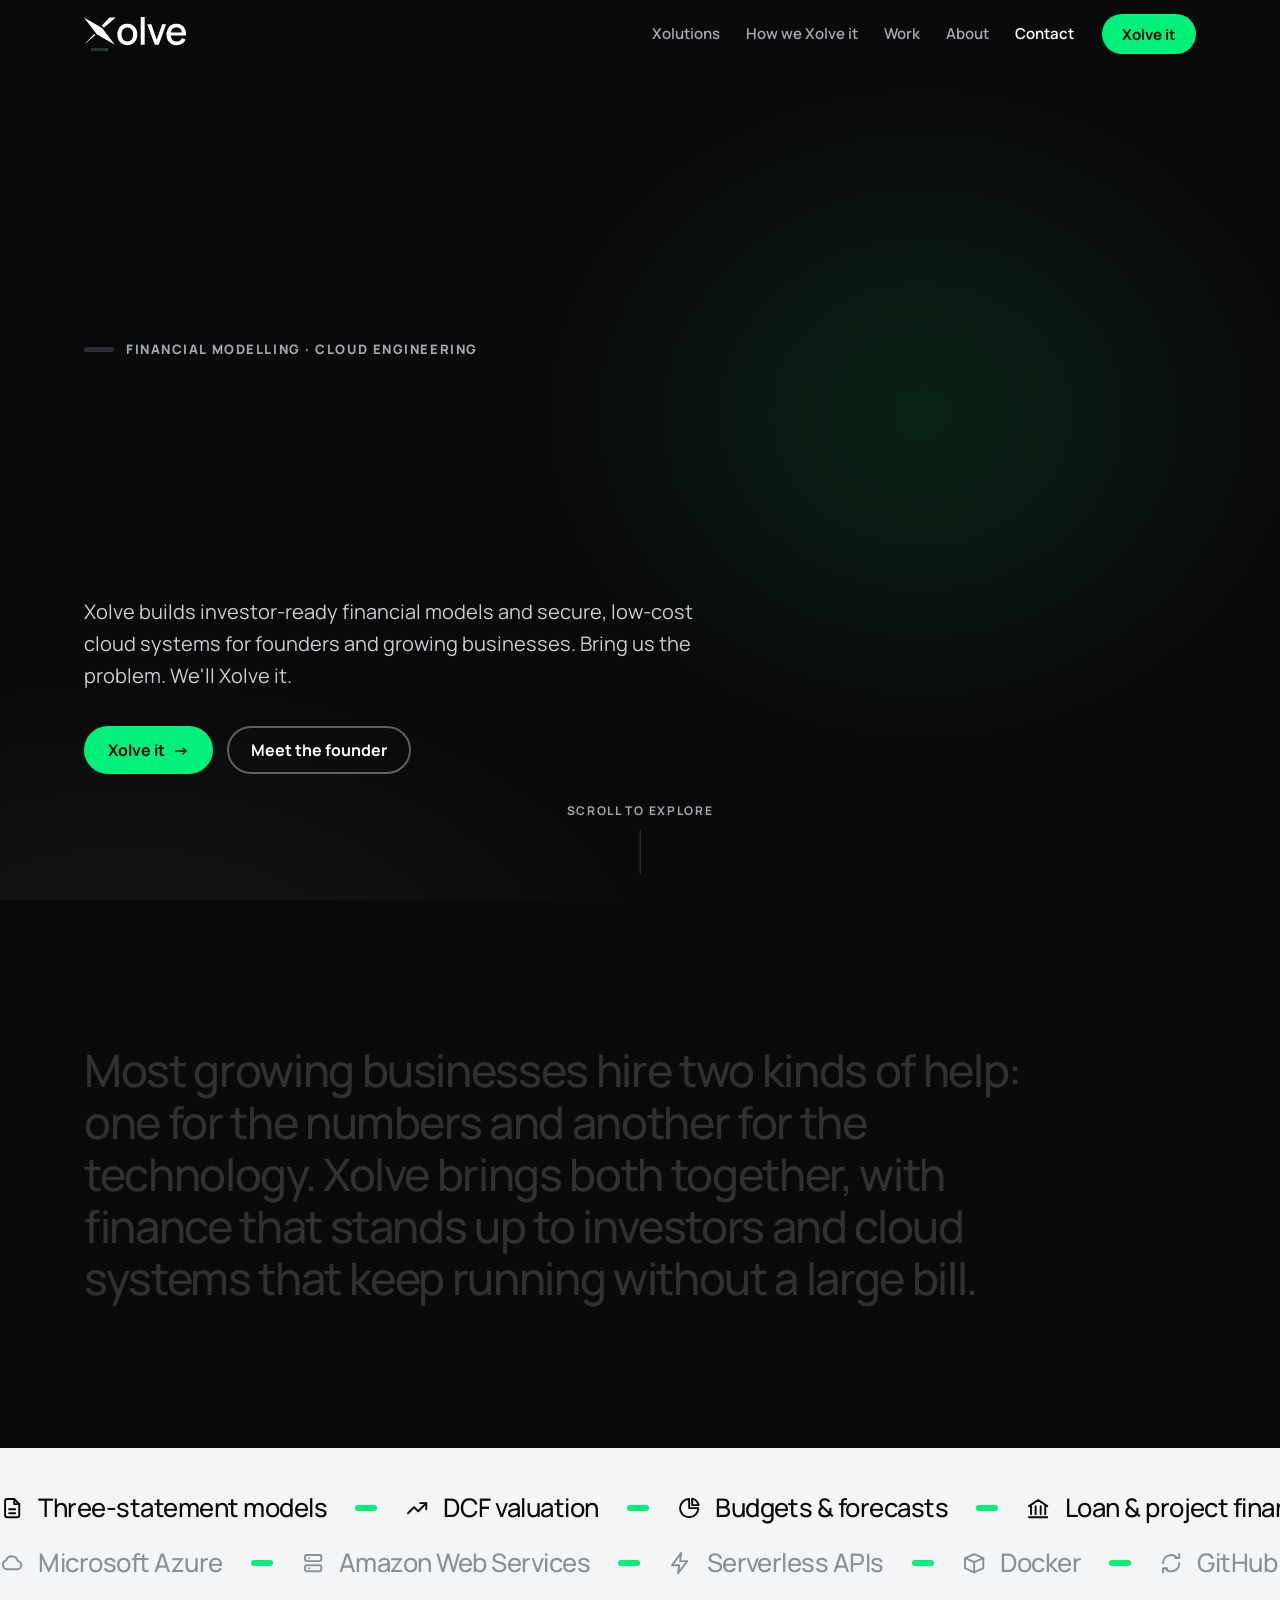
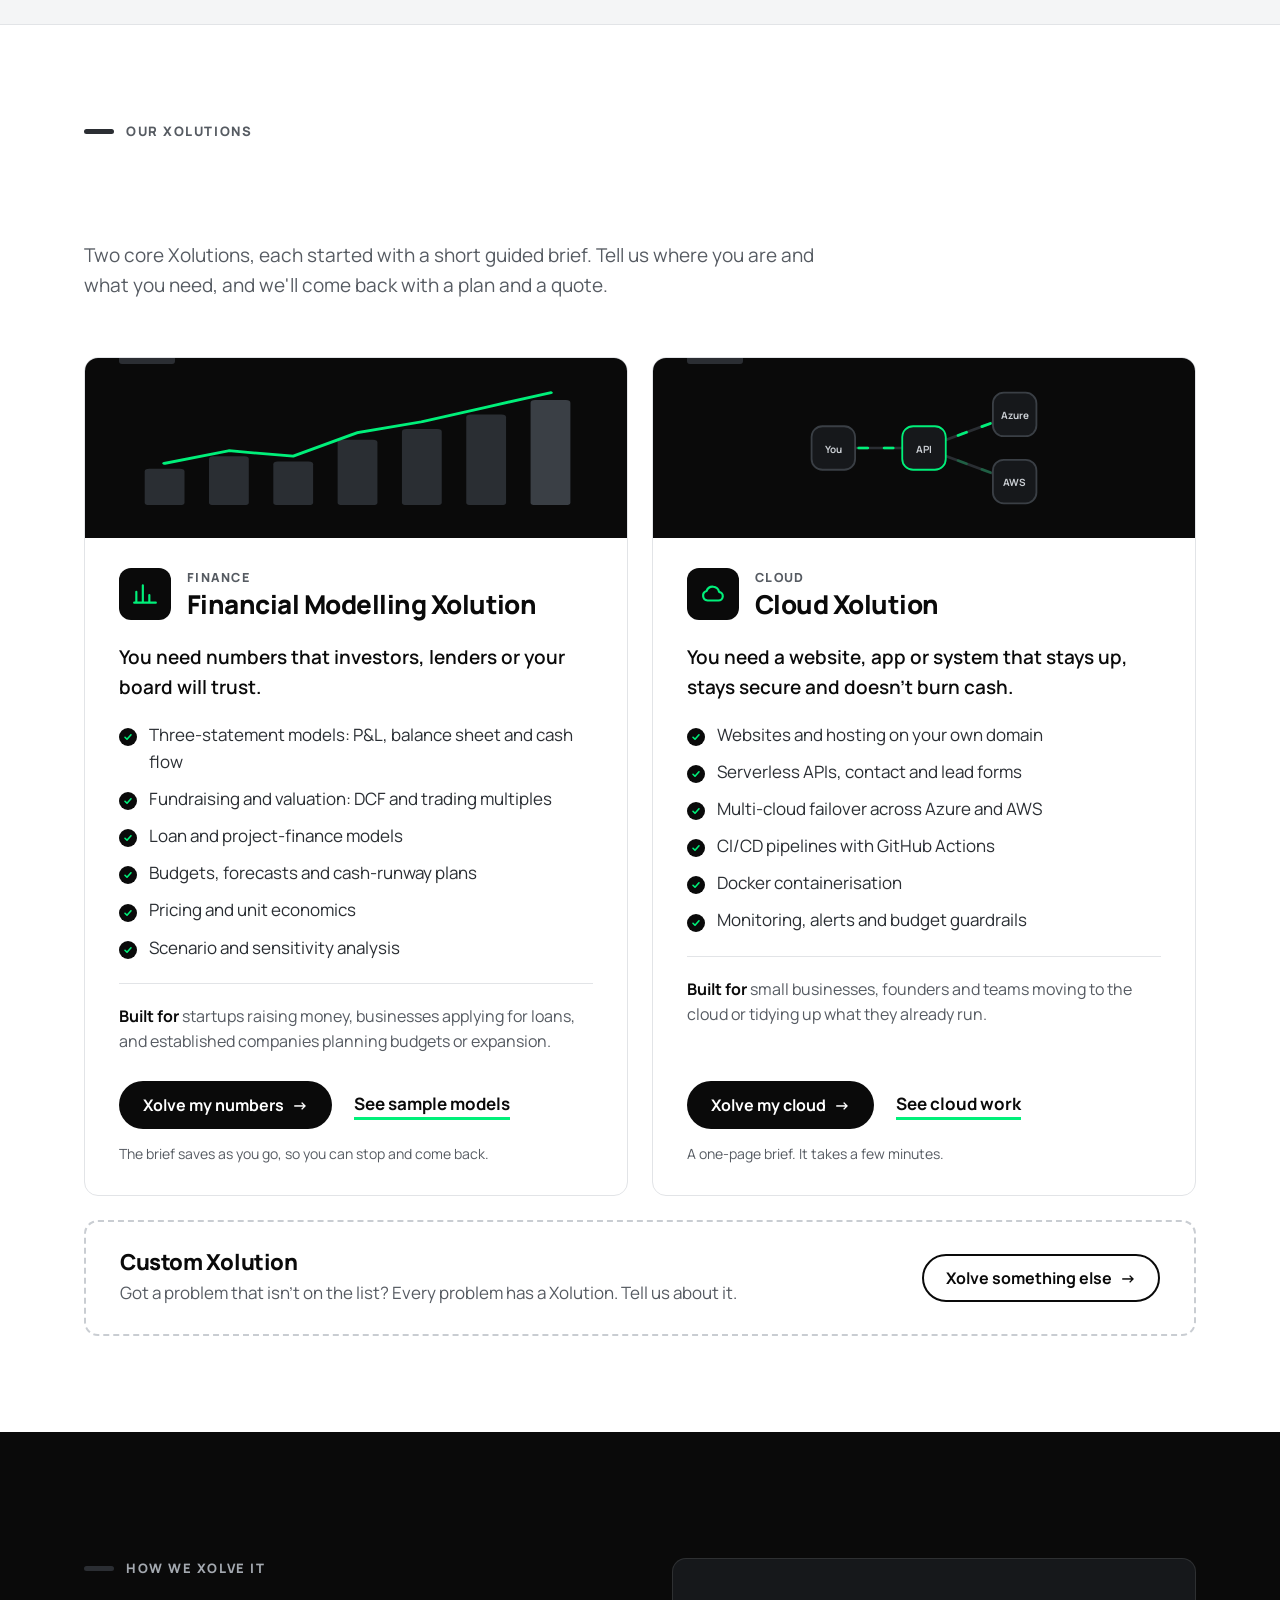
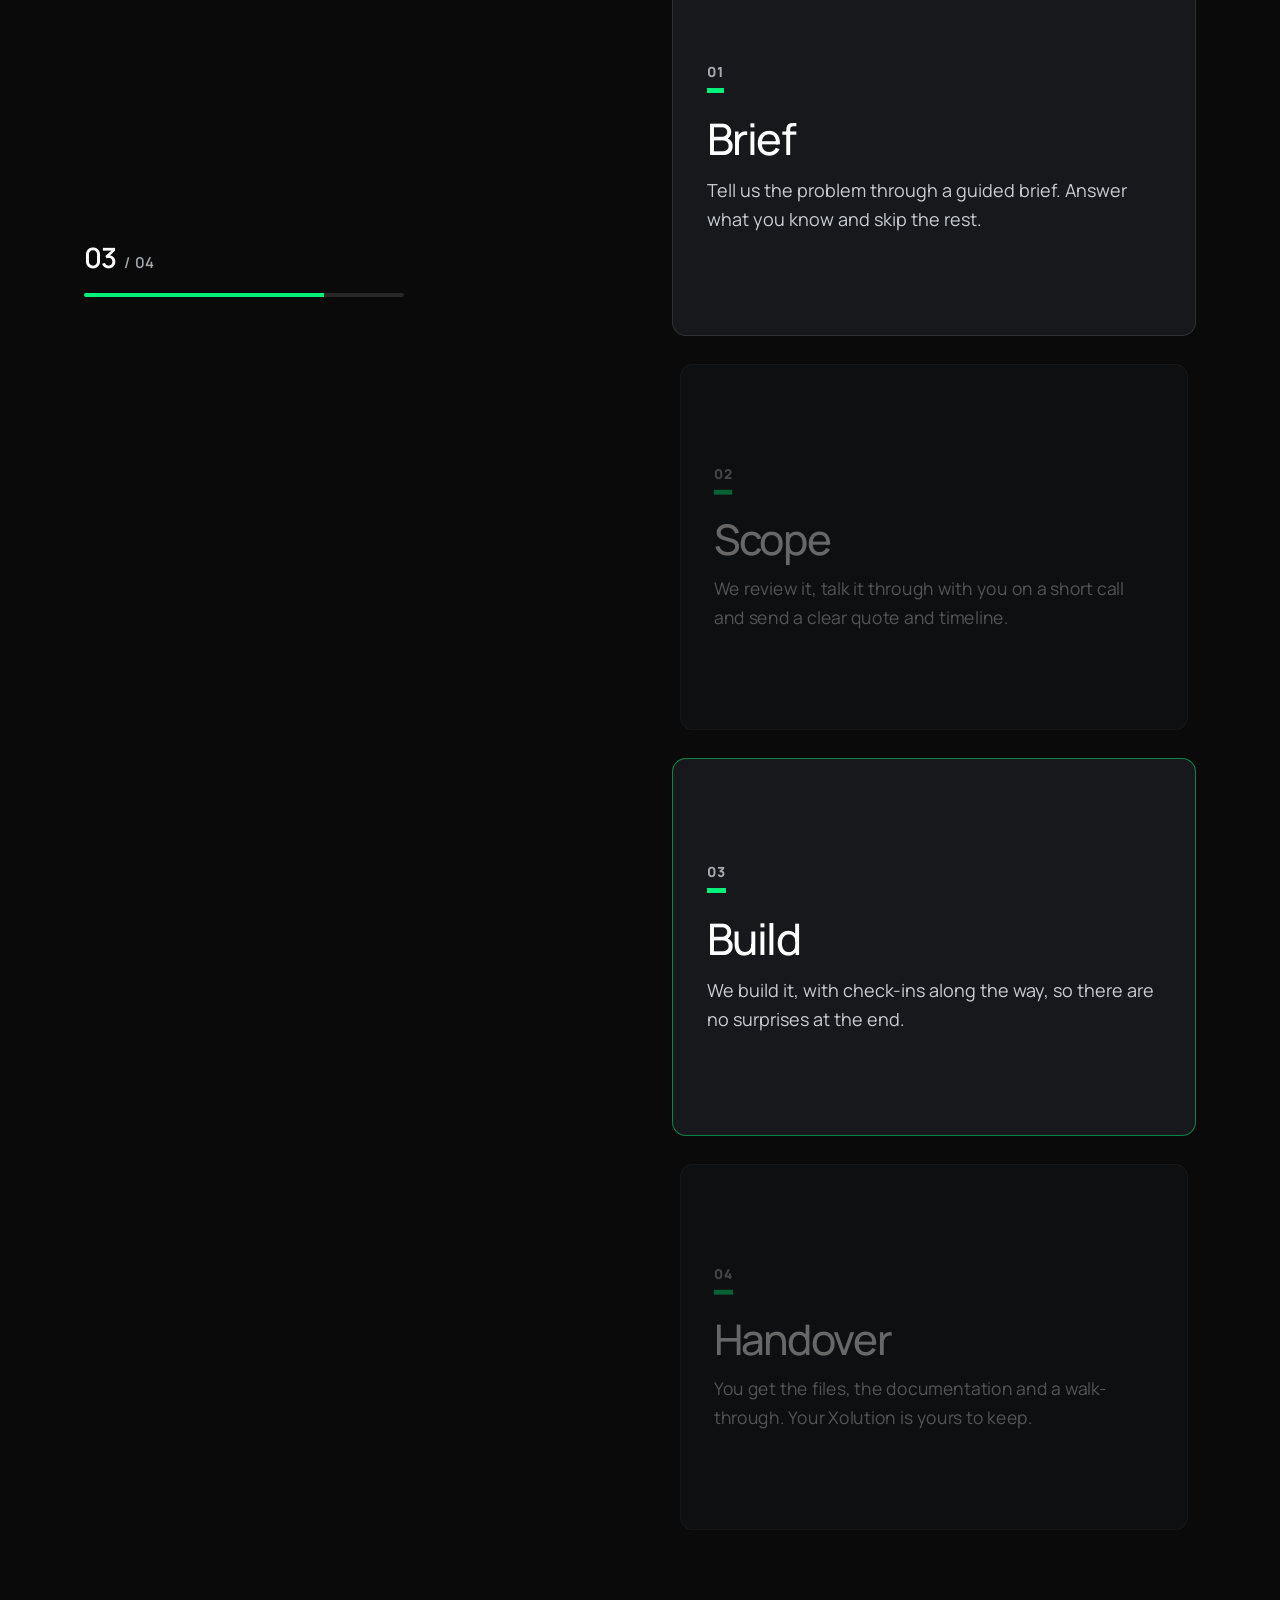
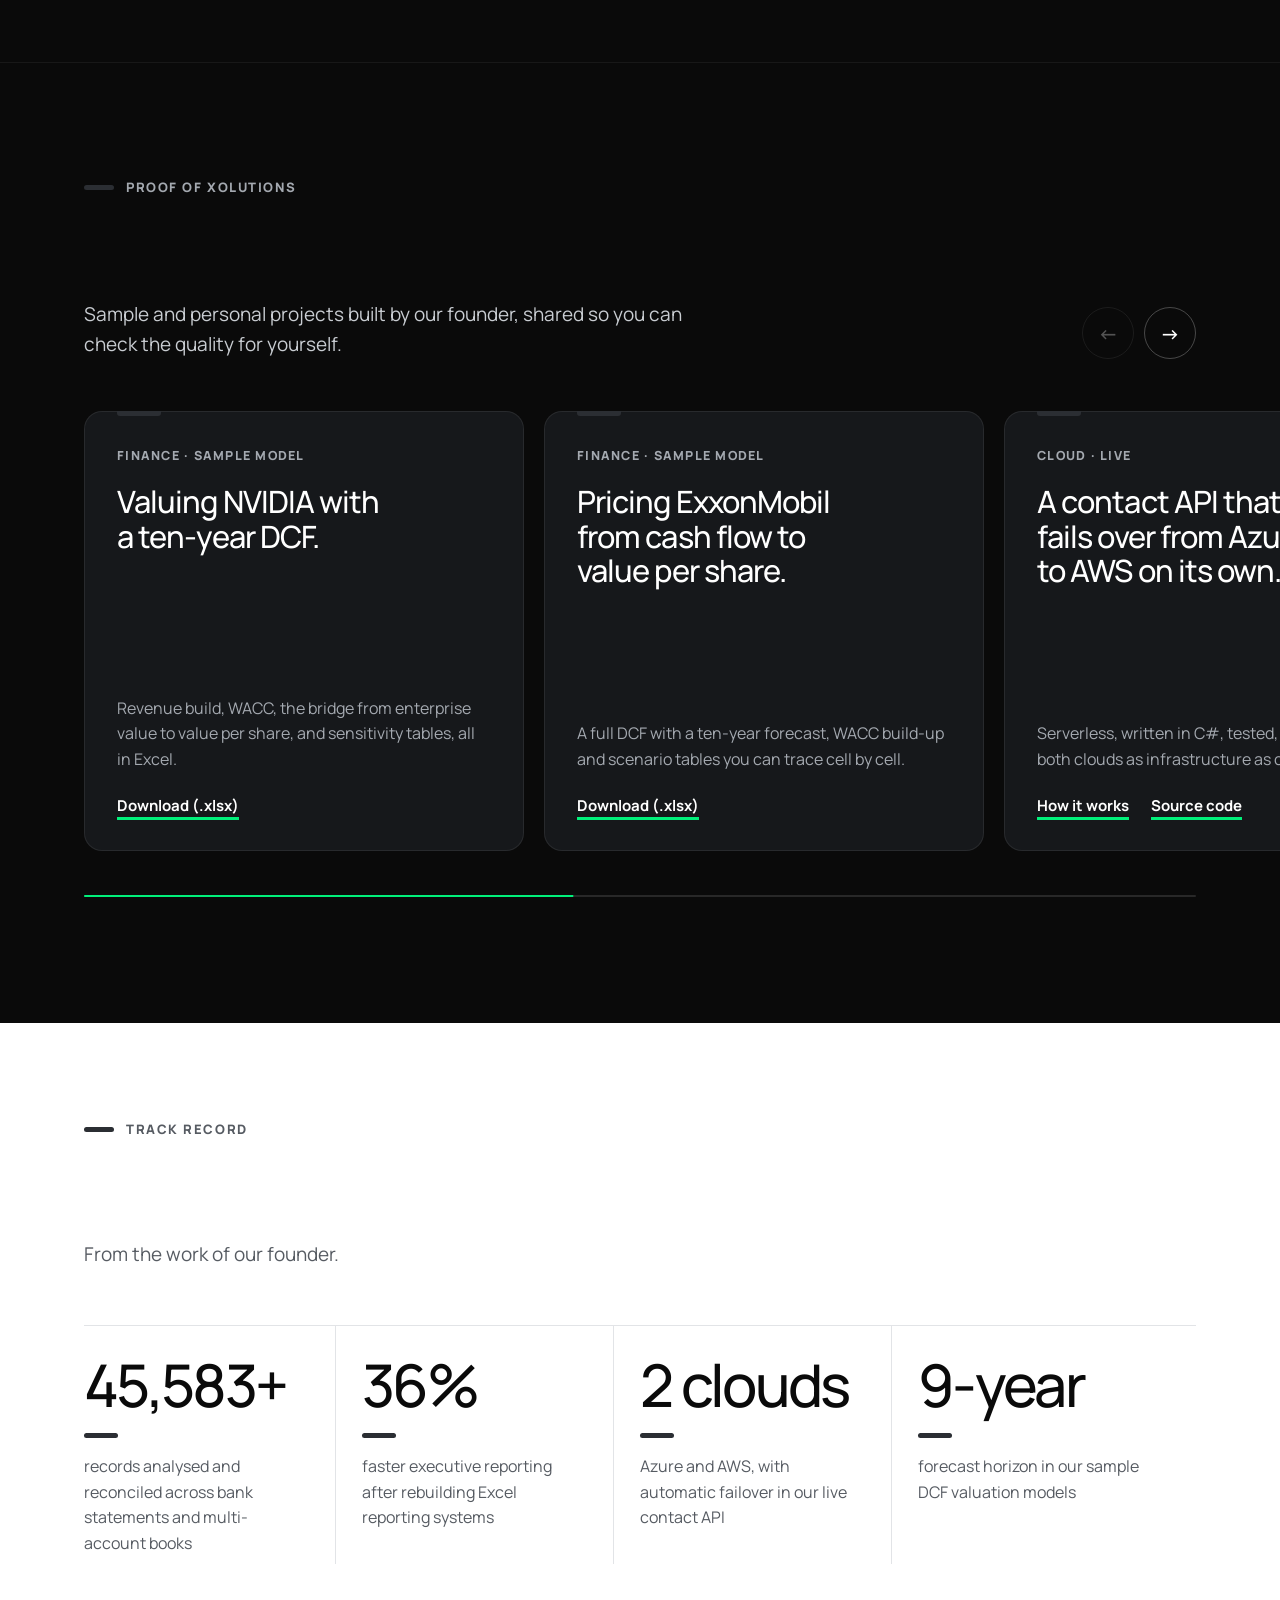
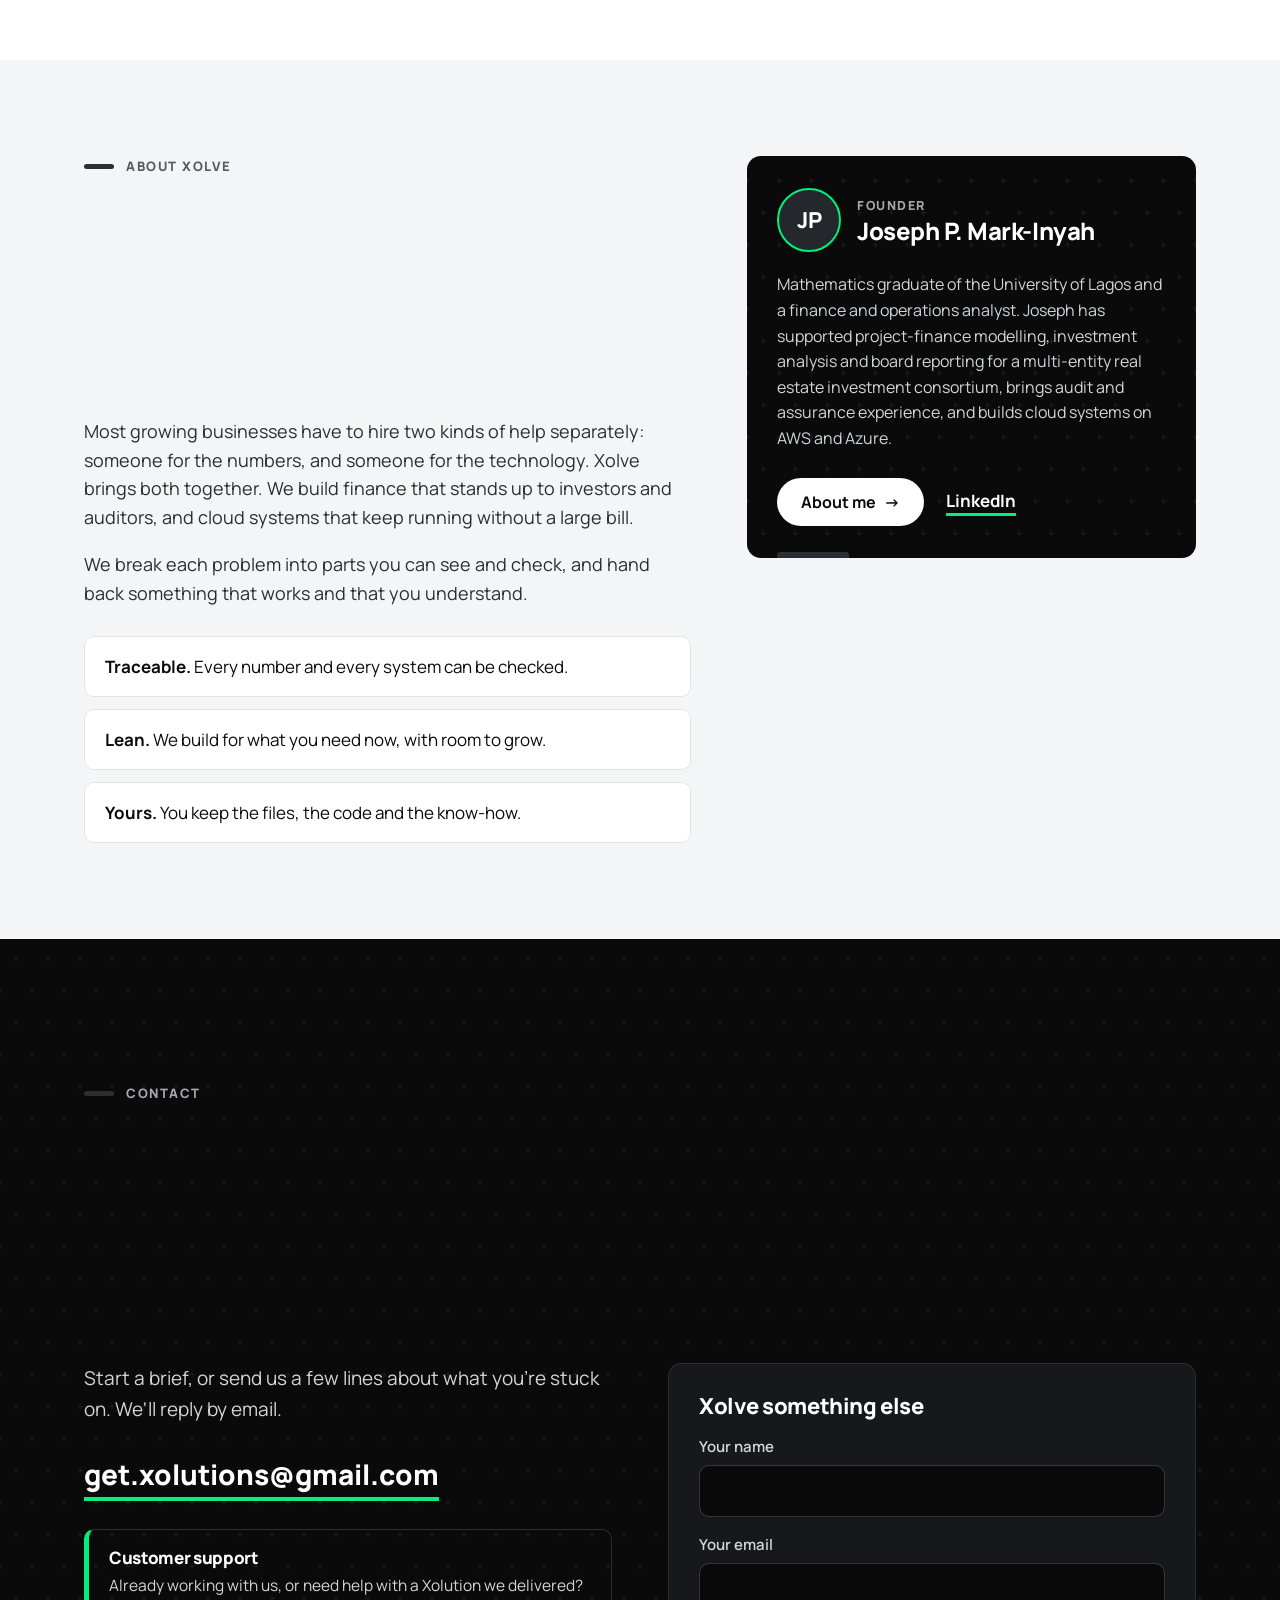
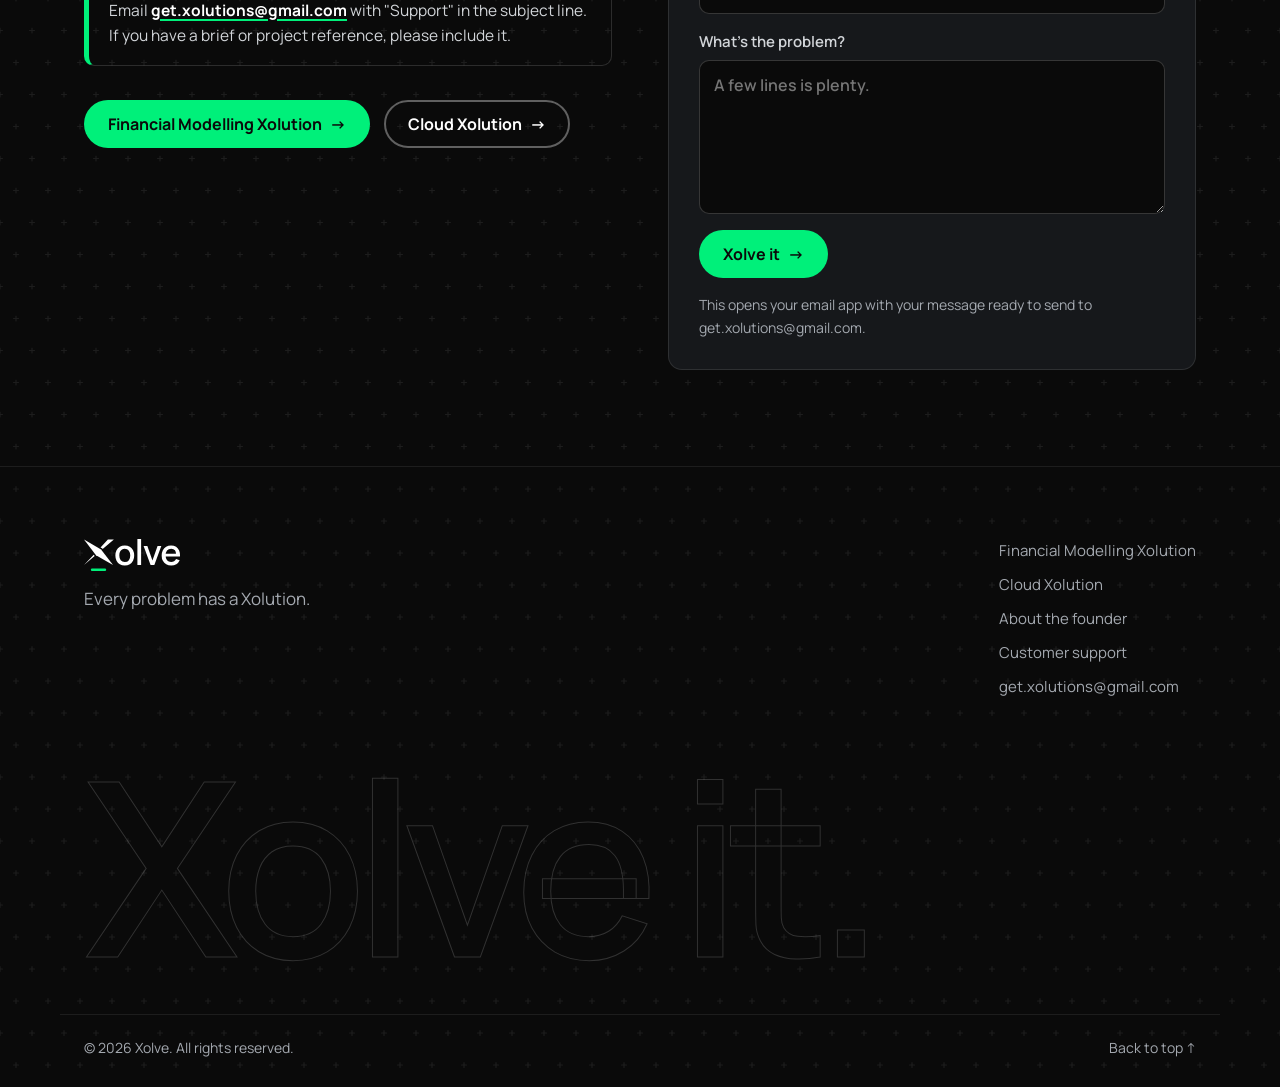
==== commit a6593562: "Mobile strip: a tap pauses it and the next tap resumes it Co-Authored-By: Claude Opus 5.5 <noreply@a" ====
--- a/index.html
+++ b/index.html
@@ -29,7 +29,7 @@
 <link rel="preconnect" href="https://fonts.gstatic.com" crossorigin>
 <link href="https://fonts.googleapis.com/css2?family=Manrope:wght@300;400;500;600;700;800&display=swap" rel="stylesheet">
 <link rel="stylesheet" href="/css/style.css">
-<link rel="stylesheet" href="/css/home.css">
+<link rel="stylesheet" href="/css/home.css?v=3">
 <link rel="stylesheet" href="/css/bulb.css">
 <!-- Intro: the logo "switches on" once per visit (skipped with reduced motion). The class is set here so nothing flashes first. -->
 <script>
@@ -473,6 +473,6 @@
 <script src="/js/xfield.js?v=3"></script>
 <script src="/js/bulb.js"></script>
 <script src="/js/xhero.js"></script>
-<script src="/js/home.js"></script>
+<script src="/js/home.js?v=3"></script>
 </body>
 </html>
--- a/css/home.css
+++ b/css/home.css
@@ -90,7 +90,10 @@
 .tick__row { display: flex; width: max-content; }
 .tick__track { display: flex; flex: none; animation: tick 46s linear infinite; }
 .tick__row[data-dir="right"] .tick__track { animation-direction: reverse; animation-duration: 52s; }
-.tick:hover .tick__track { animation-play-state: paused; }
+/* mouse: pause while hovering. Touch: each tap toggles pause/play (js/home.js) */
+@media (hover: hover) and (pointer: fine) { .tick:hover .tick__track { animation-play-state: paused; } }
+.tick.is-paused .tick__track { animation-play-state: paused; }
+.tick { -webkit-tap-highlight-color: transparent; }
 .tick__track li {
   display: flex; align-items: center; gap: 14px; padding-right: 28px; white-space: nowrap;
   font-size: clamp(18px, 2vw, 26px); font-weight: 500; letter-spacing: -0.02em; color: var(--ink);
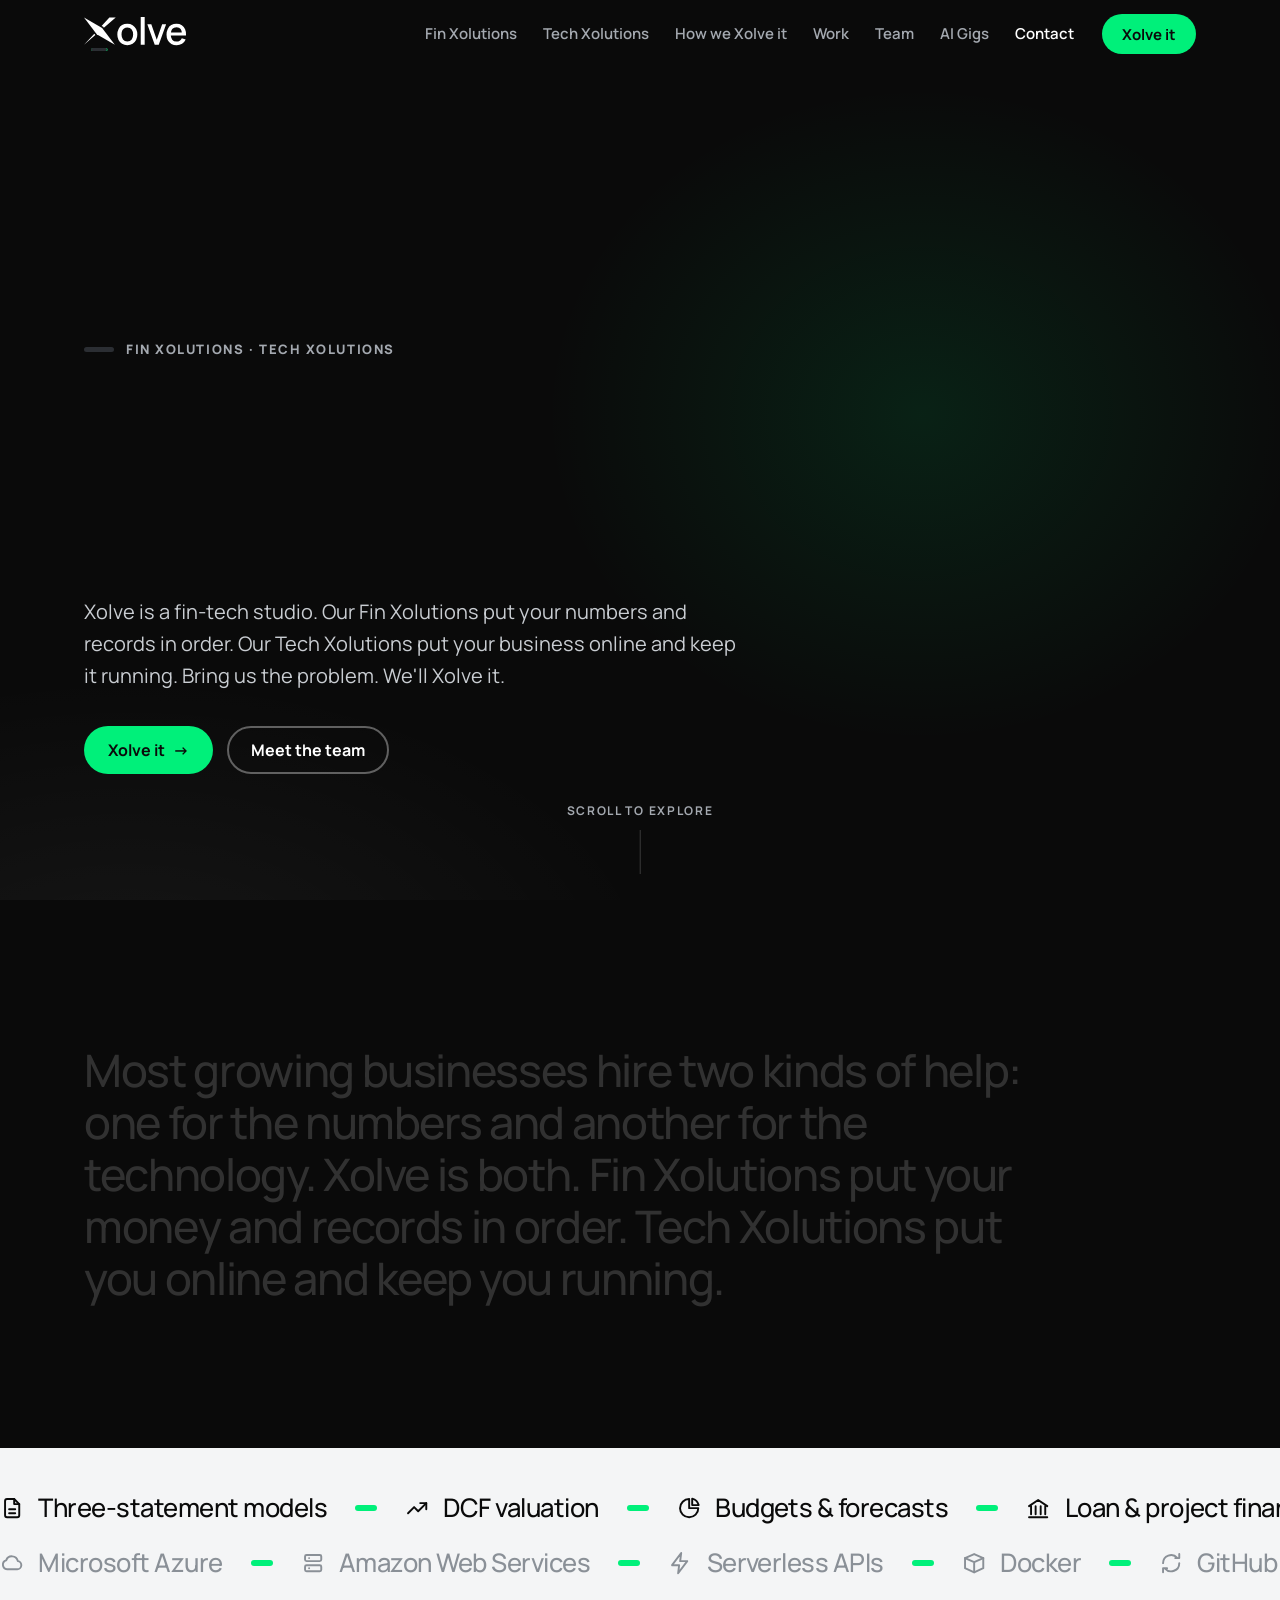
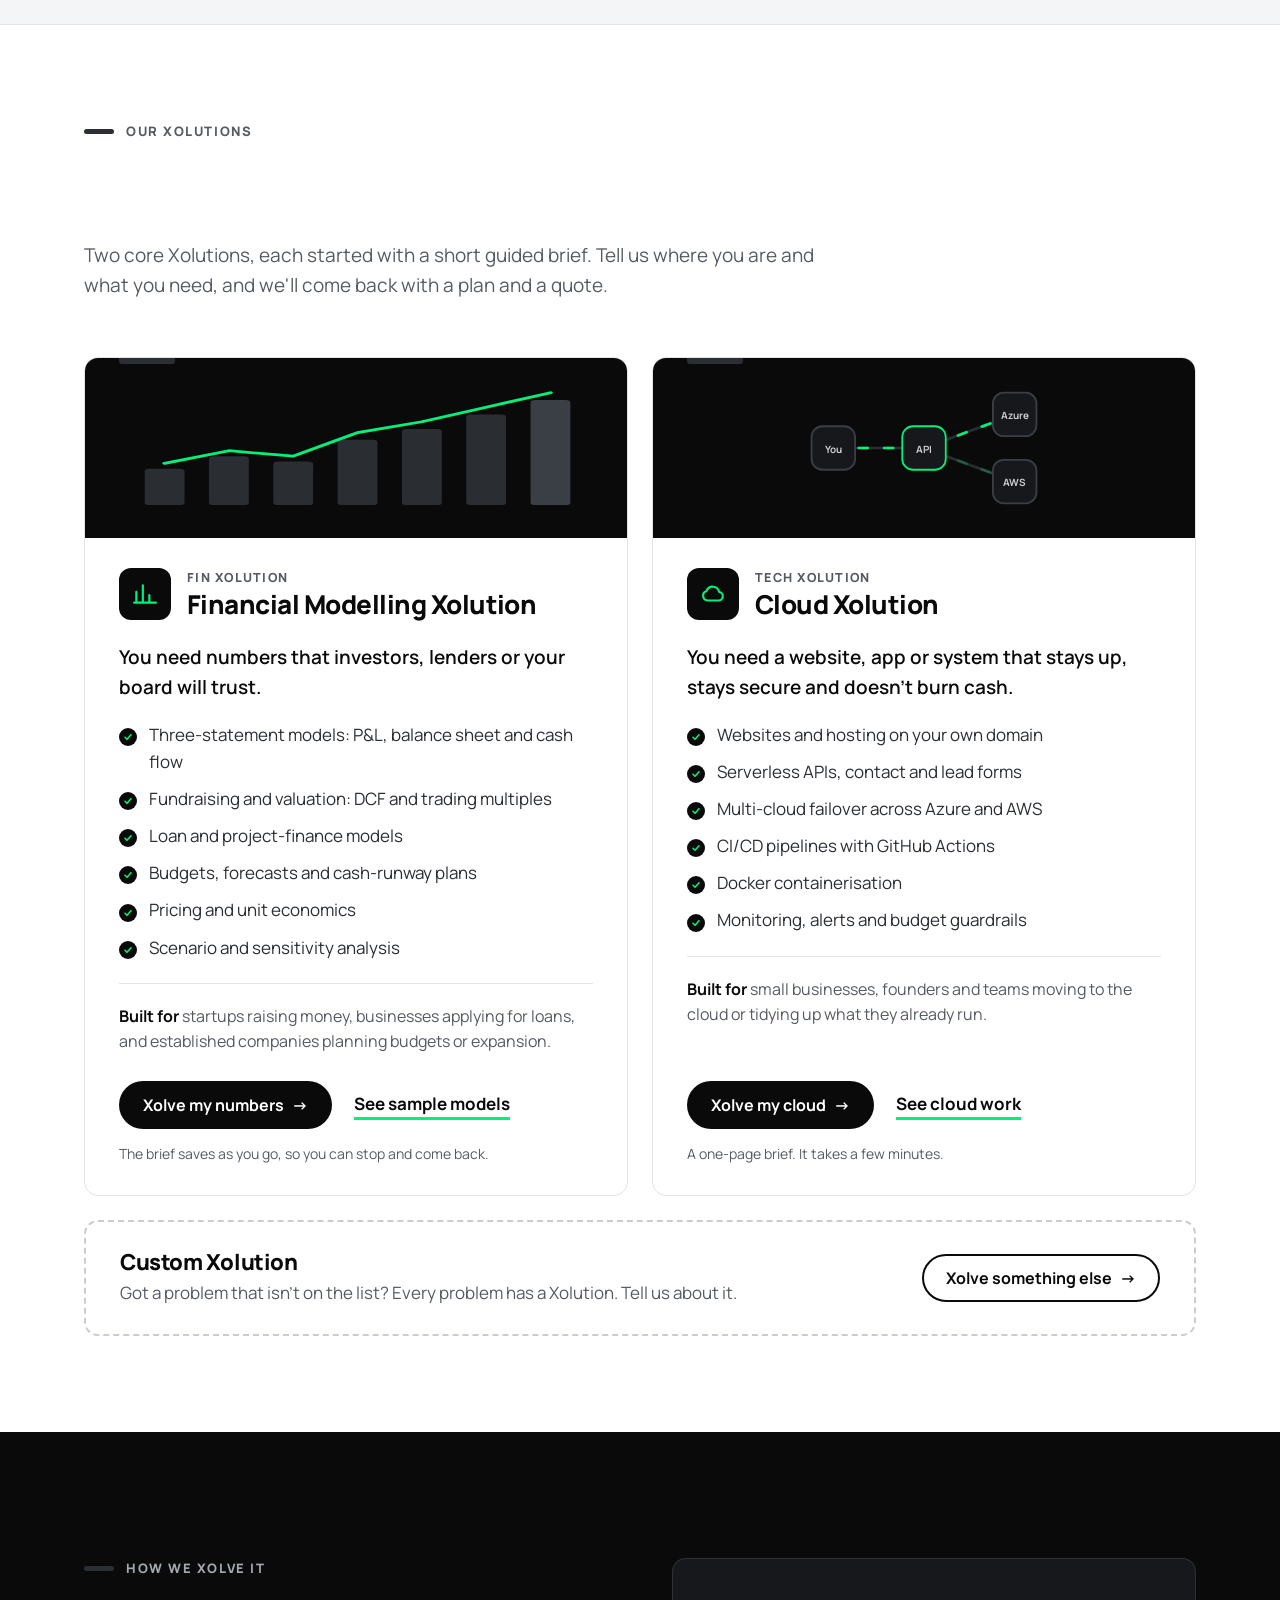
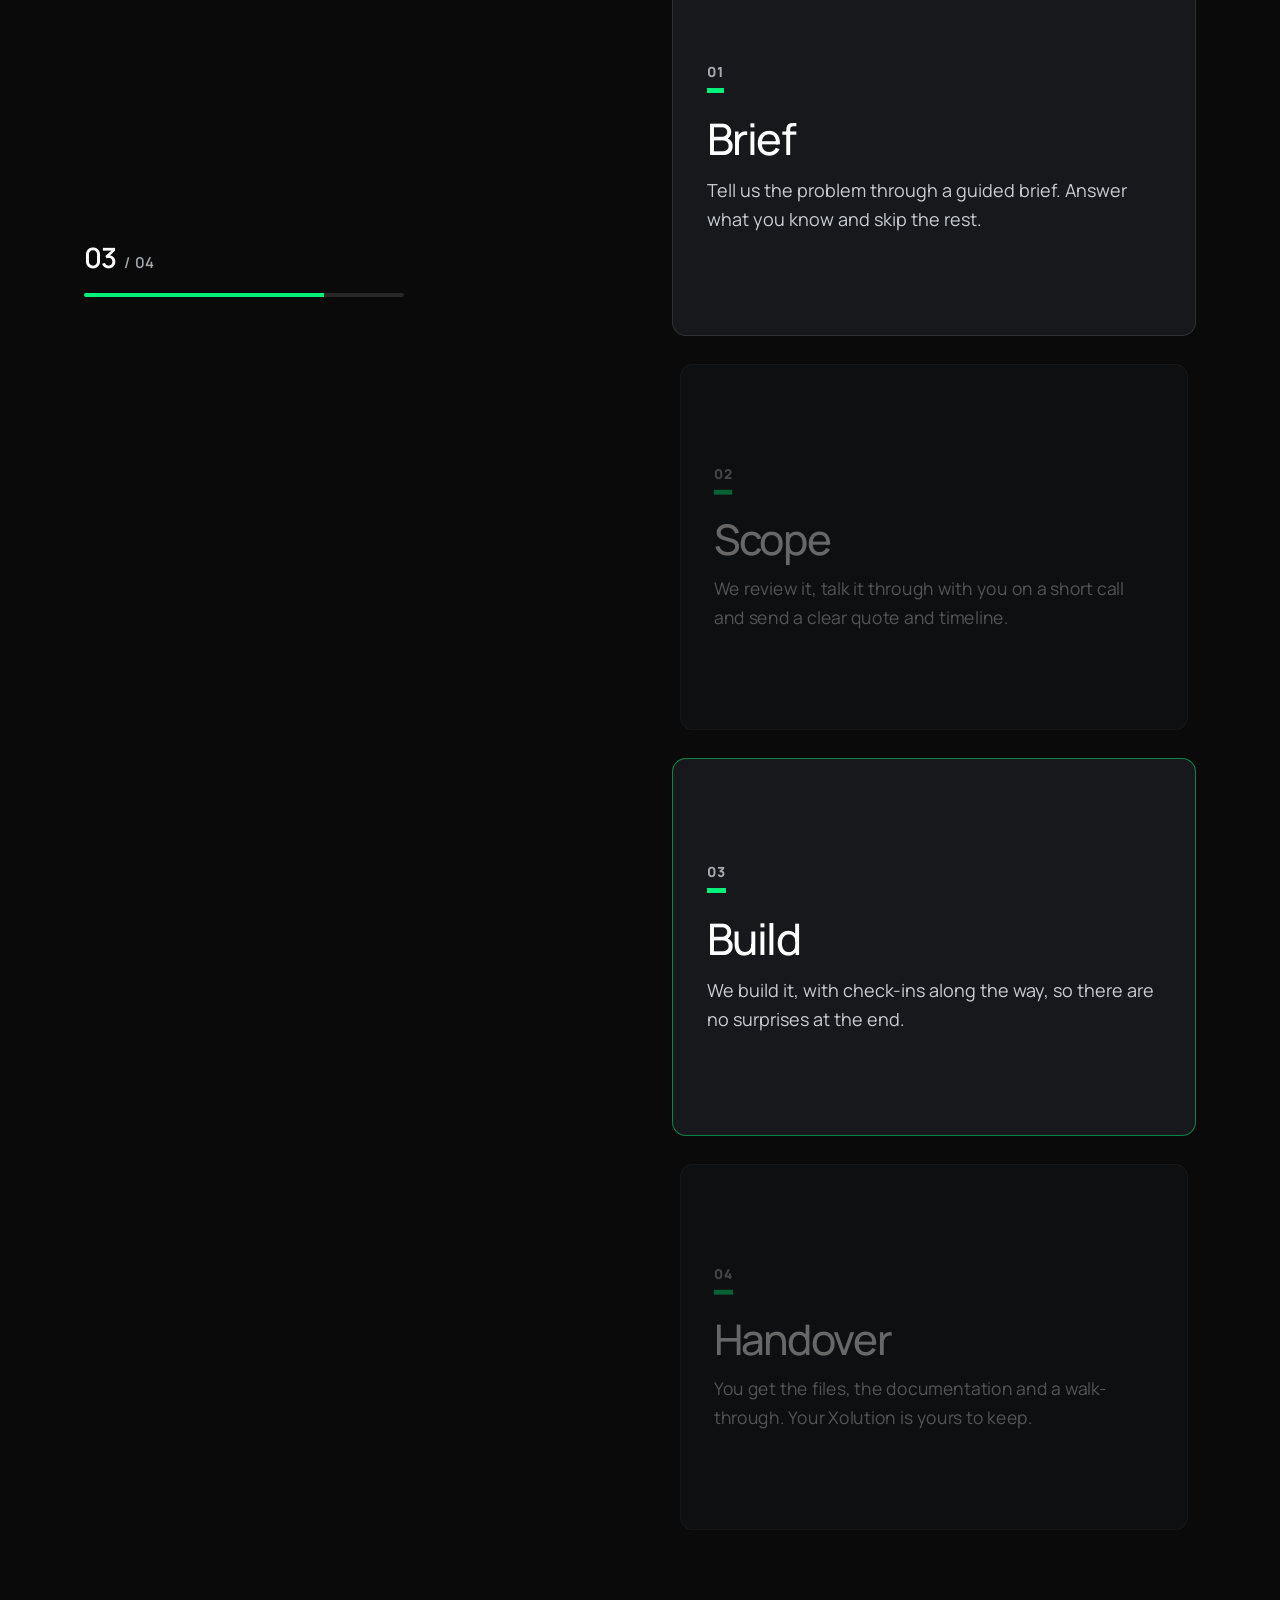
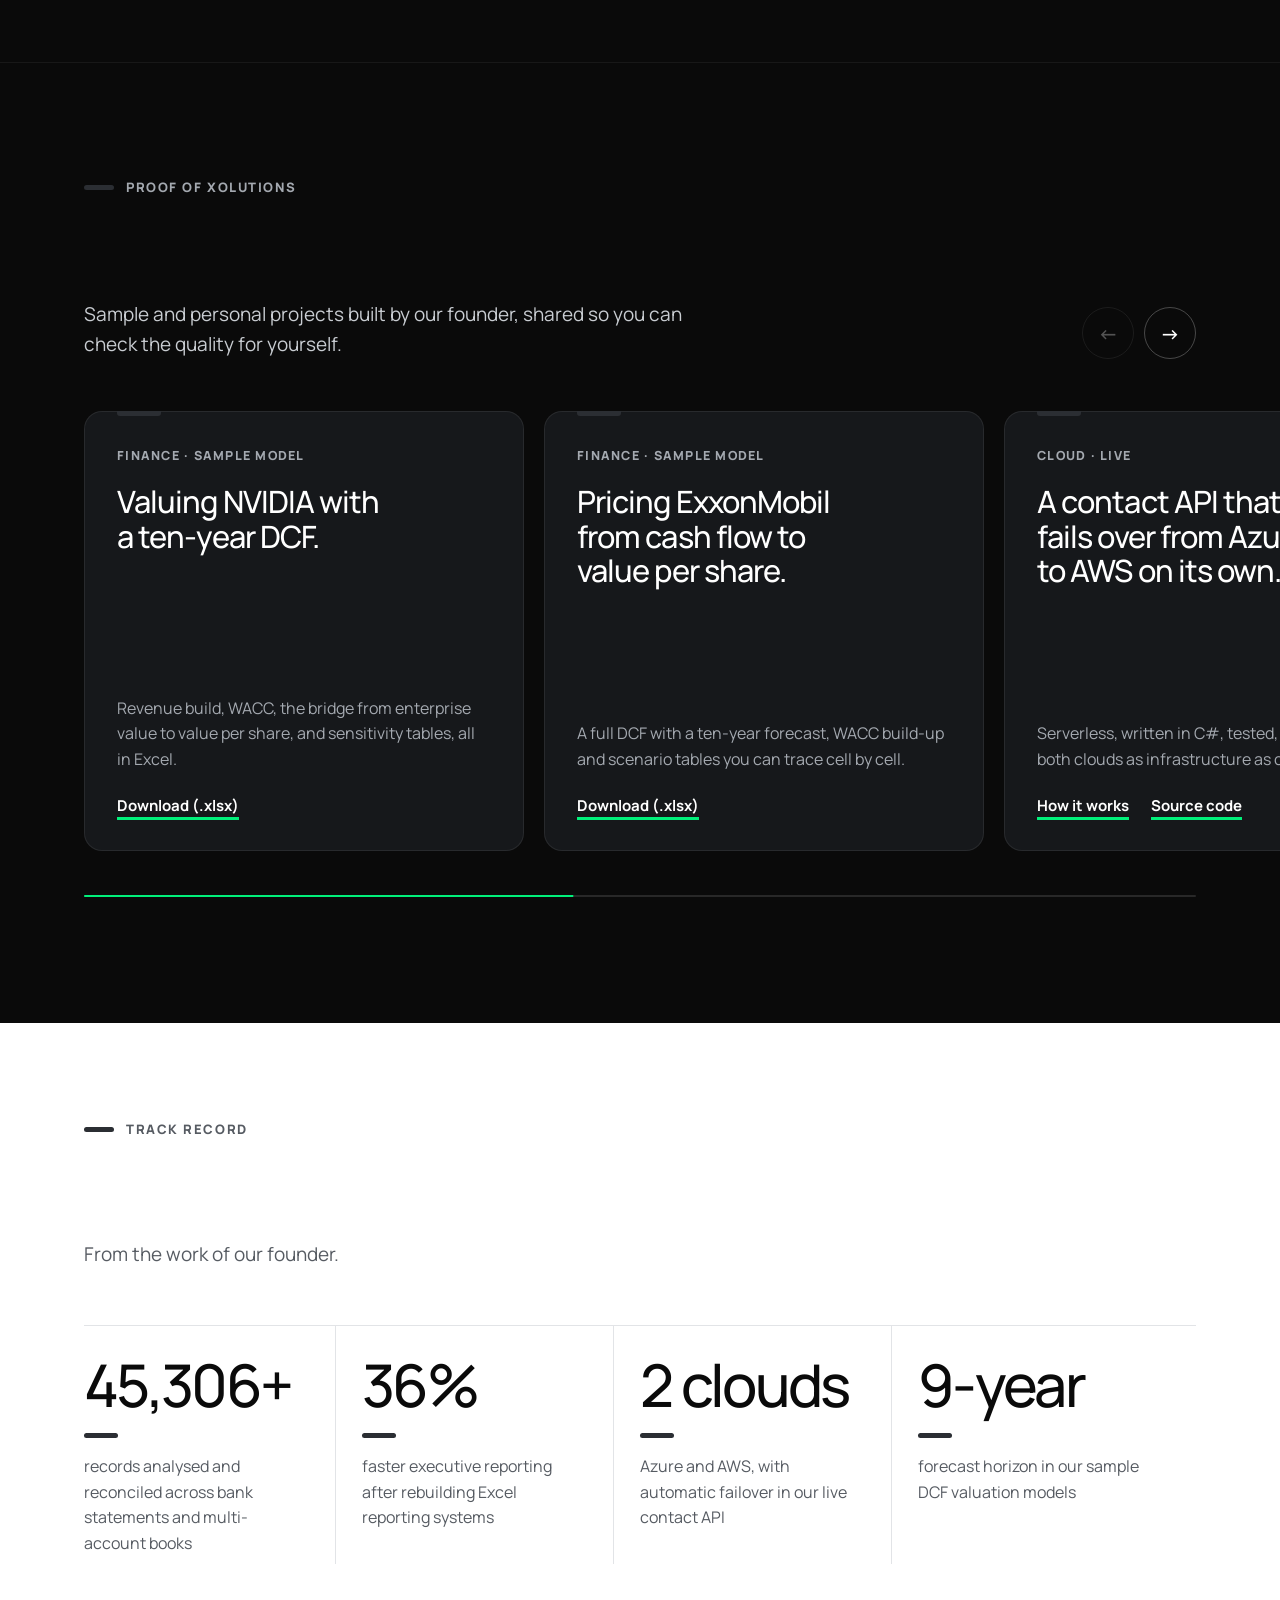
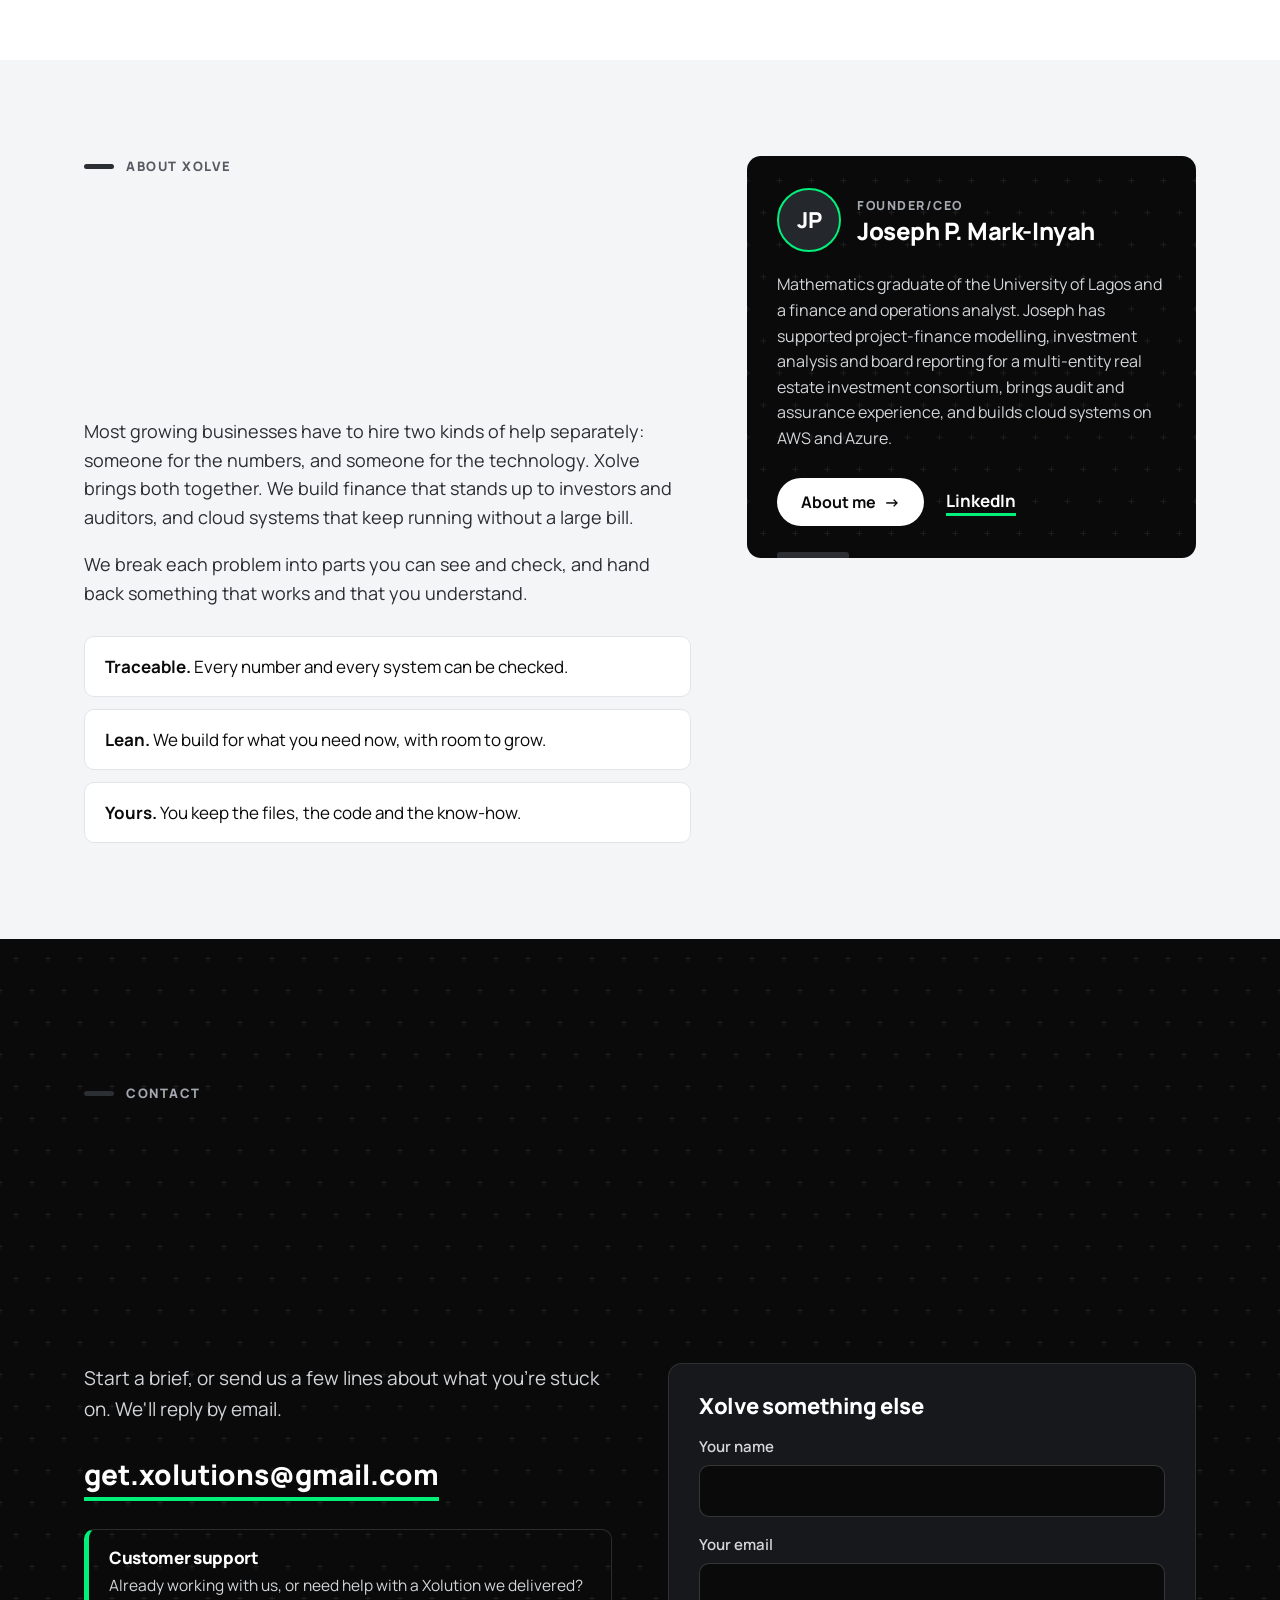
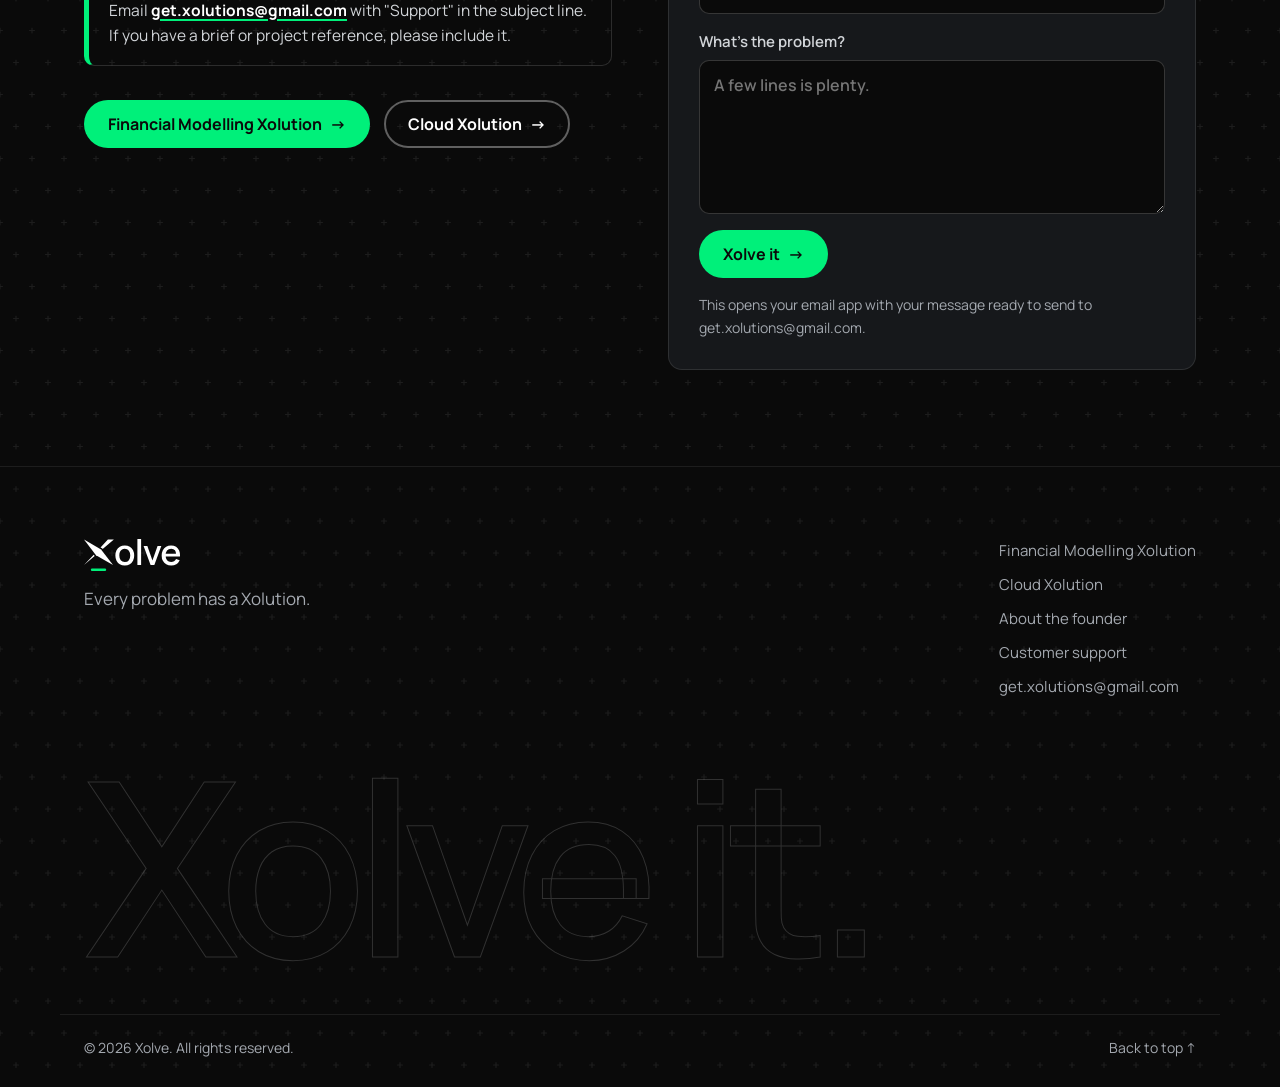
==== commit a37bd782: "Fin/Tech labels, new nav (Fin, Tech, Team, AI Gigs), Founder/CEO title, ticker additions Co-Authored" ====
--- a/index.html
+++ b/index.html
@@ -6,7 +6,7 @@
 <script>if (location.hostname === "xolve-it.github.io") location.replace("https://xolve-it.pages.dev" + location.pathname + location.search + location.hash);</script>
 <meta name="viewport" content="width=device-width, initial-scale=1">
 <title>Xolve — Every problem has a Xolution</title>
-<meta name="description" content="Xolve builds investor-ready financial models and secure, low-cost cloud systems for founders and growing businesses. Every problem has a Xolution.">
+<meta name="description" content="Xolve is a fin-tech studio. Fin Xolutions: financial models and ledger terminals. Tech Xolutions: websites, website care, cloud systems and AI gigs. Every problem has a Xolution.">
 
 <!-- Favicons (from the Xolve logo kit) -->
 <link rel="icon" href="/favicon.ico?v=4" sizes="48x48">
@@ -18,7 +18,7 @@
 <!-- Social sharing preview -->
 <meta property="og:type" content="website">
 <meta property="og:title" content="Xolve — Every problem has a Xolution">
-<meta property="og:description" content="Financial modelling and cloud Xolutions for founders and growing businesses.">
+<meta property="og:description" content="Fin Xolutions and Tech Xolutions for founders and growing businesses.">
 <meta property="og:url" content="https://xolve-it.pages.dev/">
 <meta property="og:image" content="https://xolve-it.pages.dev/og-image-1200x630.png">
 <meta property="og:image:width" content="1200">
@@ -29,8 +29,8 @@
 <link rel="preconnect" href="https://fonts.gstatic.com" crossorigin>
 <link href="https://fonts.googleapis.com/css2?family=Manrope:wght@300;400;500;600;700;800&display=swap" rel="stylesheet">
 <link rel="stylesheet" href="/css/style.css">
-<link rel="stylesheet" href="/css/home.css?v=3">
-<link rel="stylesheet" href="/css/bulb.css">
+<link rel="stylesheet" href="/css/home.css?v=4">
+<link rel="stylesheet" href="/css/bulb.css?v=2">
 <!-- Intro: the logo "switches on" once per visit (skipped with reduced motion). The class is set here so nothing flashes first. -->
 <script>
 (function () {
@@ -75,10 +75,12 @@
       <img src="/assets/brand/xolve-wordmark-reversed.svg" alt="Xolve" width="120" height="40">
     </a>
     <nav class="top__nav" id="nav" aria-label="Main">
-      <a href="#xolutions">Xolutions</a>
+      <a href="#fin">Fin Xolutions</a>
+      <a href="#tech">Tech Xolutions</a>
       <a href="#process">How we Xolve it</a>
       <a href="#work">Work</a>
-      <a href="#about">About</a>
+      <a href="#team">Team</a>
+      <a href="/gigs/">AI Gigs</a>
       <a href="#contact">Contact</a>
     </nav>
     <a class="btn btn--neon btn--sm top__cta" href="#xolutions">Xolve it</a>
@@ -95,12 +97,12 @@
   <canvas class="hx__canvas" id="hxCanvas" aria-hidden="true"></canvas>
   <div class="hx__glow" aria-hidden="true"></div>
   <div class="wrap hx__inner">
-    <p class="kicker kicker--dark hx__kicker">Financial modelling · Cloud engineering</p>
+    <p class="kicker kicker--dark hx__kicker">Fin Xolutions · Tech Xolutions</p>
     <h1 class="hx__title" id="hx-title" data-split>Every problem has a <span class="hl">Xolution.</span></h1>
-    <p class="hx__lead">Xolve builds investor-ready financial models and secure, low-cost cloud systems for founders and growing businesses. Bring us the problem. We'll Xolve it.</p>
+    <p class="hx__lead">Xolve is a fin-tech studio. Our Fin Xolutions put your numbers and records in order. Our Tech Xolutions put your business online and keep it running. Bring us the problem. We'll Xolve it.</p>
     <div class="hx__ctas">
       <a class="btn btn--neon" href="#xolutions">Xolve it <span aria-hidden="true">→</span></a>
-      <a class="btn btn--ghost" href="#about">Meet the founder</a>
+      <a class="btn btn--ghost" href="#team">Meet the team</a>
     </div>
   </div>
   <a class="hx__scroll" href="#statement"><span>Scroll to explore</span><i aria-hidden="true"></i></a>
@@ -109,7 +111,7 @@
 <!-- ================= STATEMENT: words light up as you scroll ================= -->
 <section class="stmt" id="statement" aria-label="What Xolve does">
   <div class="wrap">
-    <p class="stmt__text" data-scrub>Most growing businesses hire two kinds of help: one for the numbers and another for the technology. Xolve brings both together, with finance that stands up to investors and cloud systems that keep running without a large bill.</p>
+    <p class="stmt__text" data-scrub>Most growing businesses hire two kinds of help: one for the numbers and another for the technology. Xolve is both. Fin Xolutions put your money and records in order. Tech Xolutions put you online and keep you running.</p>
   </div>
 </section>
 
@@ -126,7 +128,8 @@
       <li><span class="tick__ic" aria-hidden="true"><svg viewBox="0 0 24 24"><circle cx="6" cy="18" r="2.5"/><circle cx="18" cy="6" r="2.5"/><circle cx="18" cy="18" r="2.5"/><path d="M6 15.5V9a3 3 0 0 1 3-3h6.5M8.5 18h7"/></svg></span>Scenario analysis</li>
       <li><span class="tick__ic" aria-hidden="true"><svg viewBox="0 0 24 24"><circle cx="12" cy="13" r="8"/><path d="M12 9v4l3 2M9 2h6"/></svg></span>Cash-runway plans</li>
       <li><span class="tick__ic" aria-hidden="true"><svg viewBox="0 0 24 24"><path d="M3 4h18M4 4v11h16V4M12 15v4M8 21l4-2 4 2"/><path d="M8 11l3-3 2 2 3-3"/></svg></span>Board reporting</li>
-    
+      <li><span class="tick__ic" aria-hidden="true"><svg viewBox="0 0 24 24"><ellipse cx="12" cy="5" rx="8" ry="3"/><path d="M4 5v14c0 1.7 3.6 3 8 3s8-1.3 8-3V5M4 12c0 1.7 3.6 3 8 3s8-1.3 8-3"/></svg></span>Ledger terminals</li>
+
     </ul>
   </div>
   <div class="tick__row" data-dir="right">
@@ -140,7 +143,9 @@
       <li><span class="tick__ic" aria-hidden="true"><svg viewBox="0 0 24 24"><path d="M16 3h5v5M4 20L21 3M21 16v5h-5M15 15l6 6M4 4l5 5"/></svg></span>Multi-cloud failover</li>
       <li><span class="tick__ic" aria-hidden="true"><svg viewBox="0 0 24 24"><path d="M6 8a6 6 0 0 1 12 0c0 7 3 9 3 9H3s3-2 3-9"/><path d="M10.3 21a1.94 1.94 0 0 0 3.4 0"/></svg></span>Monitoring &amp; alerts</li>
       <li><span class="tick__ic" aria-hidden="true"><svg viewBox="0 0 24 24"><path d="M12 3l8 3v6c0 5-3.5 8-8 9-4.5-1-8-4-8-9V6z"/><path d="M9 12l2 2 4-4"/></svg></span>Cost guardrails</li>
-    
+      <li><span class="tick__ic" aria-hidden="true"><svg viewBox="0 0 24 24"><rect x="3" y="4" width="18" height="16" rx="2"/><path d="M3 9h18M7 6.5h.01M10 6.5h.01"/></svg></span>Websites</li>
+      <li><span class="tick__ic" aria-hidden="true"><svg viewBox="0 0 24 24"><path d="M12 3l1.8 4.7L18.5 9.5l-4.7 1.8L12 16l-1.8-4.7L5.5 9.5l4.7-1.8z"/><path d="M19 15l.8 2.2L22 18l-2.2.8L19 21l-.8-2.2L16 18l2.2-.8z"/></svg></span>AI gigs board</li>
+
     </ul>
   </div>
 </section>
@@ -154,7 +159,7 @@
       <p class="section__lead">Two core Xolutions, each started with a short guided brief. Tell us where you are and what you need, and we'll come back with a plan and a quote.</p>
     </div>
 
-    <div class="xols">
+    <div class="xols" id="fin">
       <!-- Financial Modelling Xolution -->
       <article class="xol xol--v" id="finance" data-spot>
         <div class="xol__viz xol__viz--fin" aria-hidden="true">
@@ -177,7 +182,7 @@
               <svg viewBox="0 0 24 24"><path d="M4 20V10M10 20V4M16 20v-7M22 20H2"/></svg>
             </span>
             <div>
-              <p class="xol__tag">Finance</p>
+              <p class="xol__tag">Fin Xolution</p>
               <h3>Financial Modelling Xolution</h3>
             </div>
           </div>
@@ -200,7 +205,7 @@
       </article>
 
       <!-- Cloud Xolution -->
-      <article class="xol xol--v" id="cloud" data-spot>
+      <article class="xol xol--v" id="cloud" data-spot><span id="tech" aria-hidden="true"></span>
         <div class="xol__viz xol__viz--cloud" aria-hidden="true">
           <svg viewBox="0 0 320 150" preserveAspectRatio="xMidYMid meet">
             <path class="viz-wire" d="M60 75 H160 M160 75 L260 38 M160 75 L260 112"/>
@@ -219,7 +224,7 @@
               <svg viewBox="0 0 24 24"><path d="M7 18h10a4 4 0 0 0 .6-7.96A6 6 0 0 0 6.1 9.2 4.5 4.5 0 0 0 7 18Z"/></svg>
             </span>
             <div>
-              <p class="xol__tag">Cloud</p>
+              <p class="xol__tag">Tech Xolution</p>
               <h3>Cloud Xolution</h3>
             </div>
           </div>
@@ -390,11 +395,11 @@
       </ul>
     </div>
 
-    <aside class="founder" aria-labelledby="founder-name" data-xfield>
+    <aside class="founder" id="team" aria-labelledby="founder-name" data-xfield>
       <div class="founder__top">
         <span class="founder__mono" aria-hidden="true">JP</span>
         <div>
-          <p class="founder__role">Founder</p>
+          <p class="founder__role">Founder/CEO</p>
           <h3 id="founder-name">Joseph P. Mark-Inyah</h3>
         </div>
       </div>
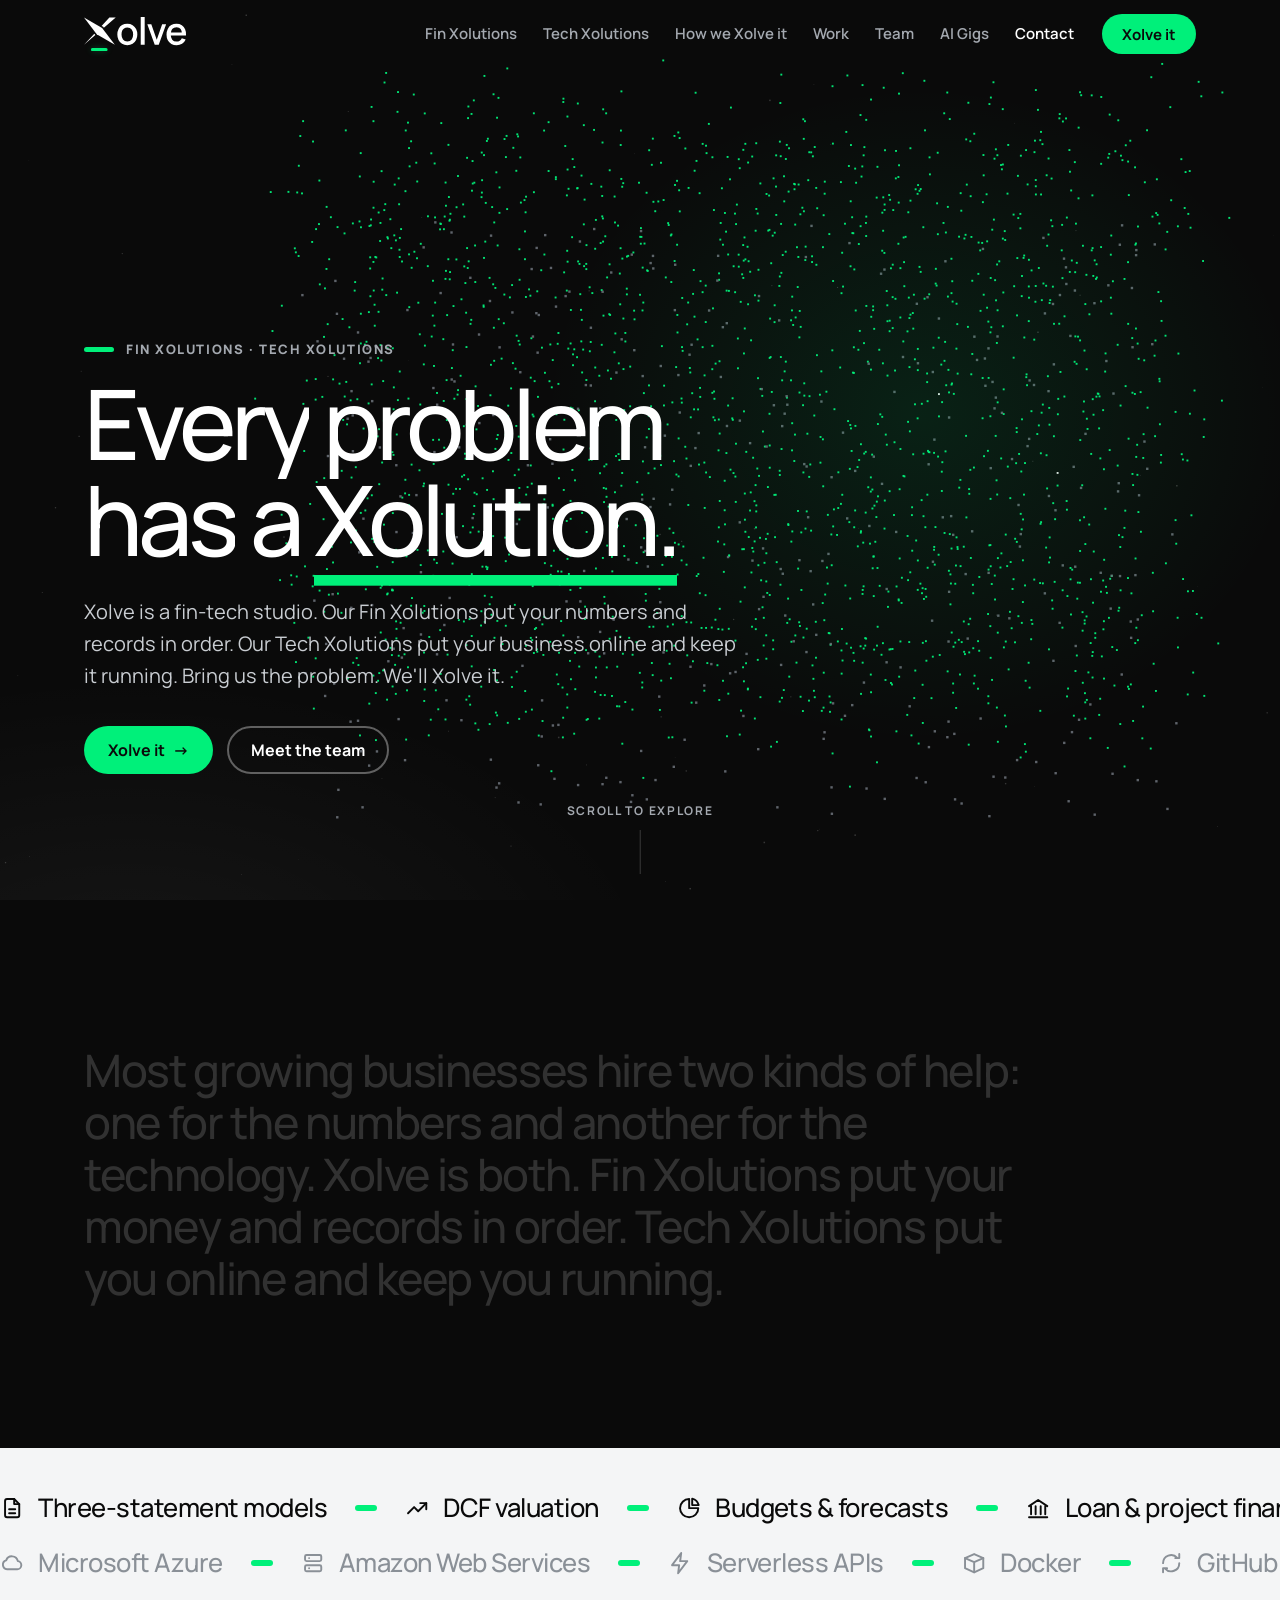
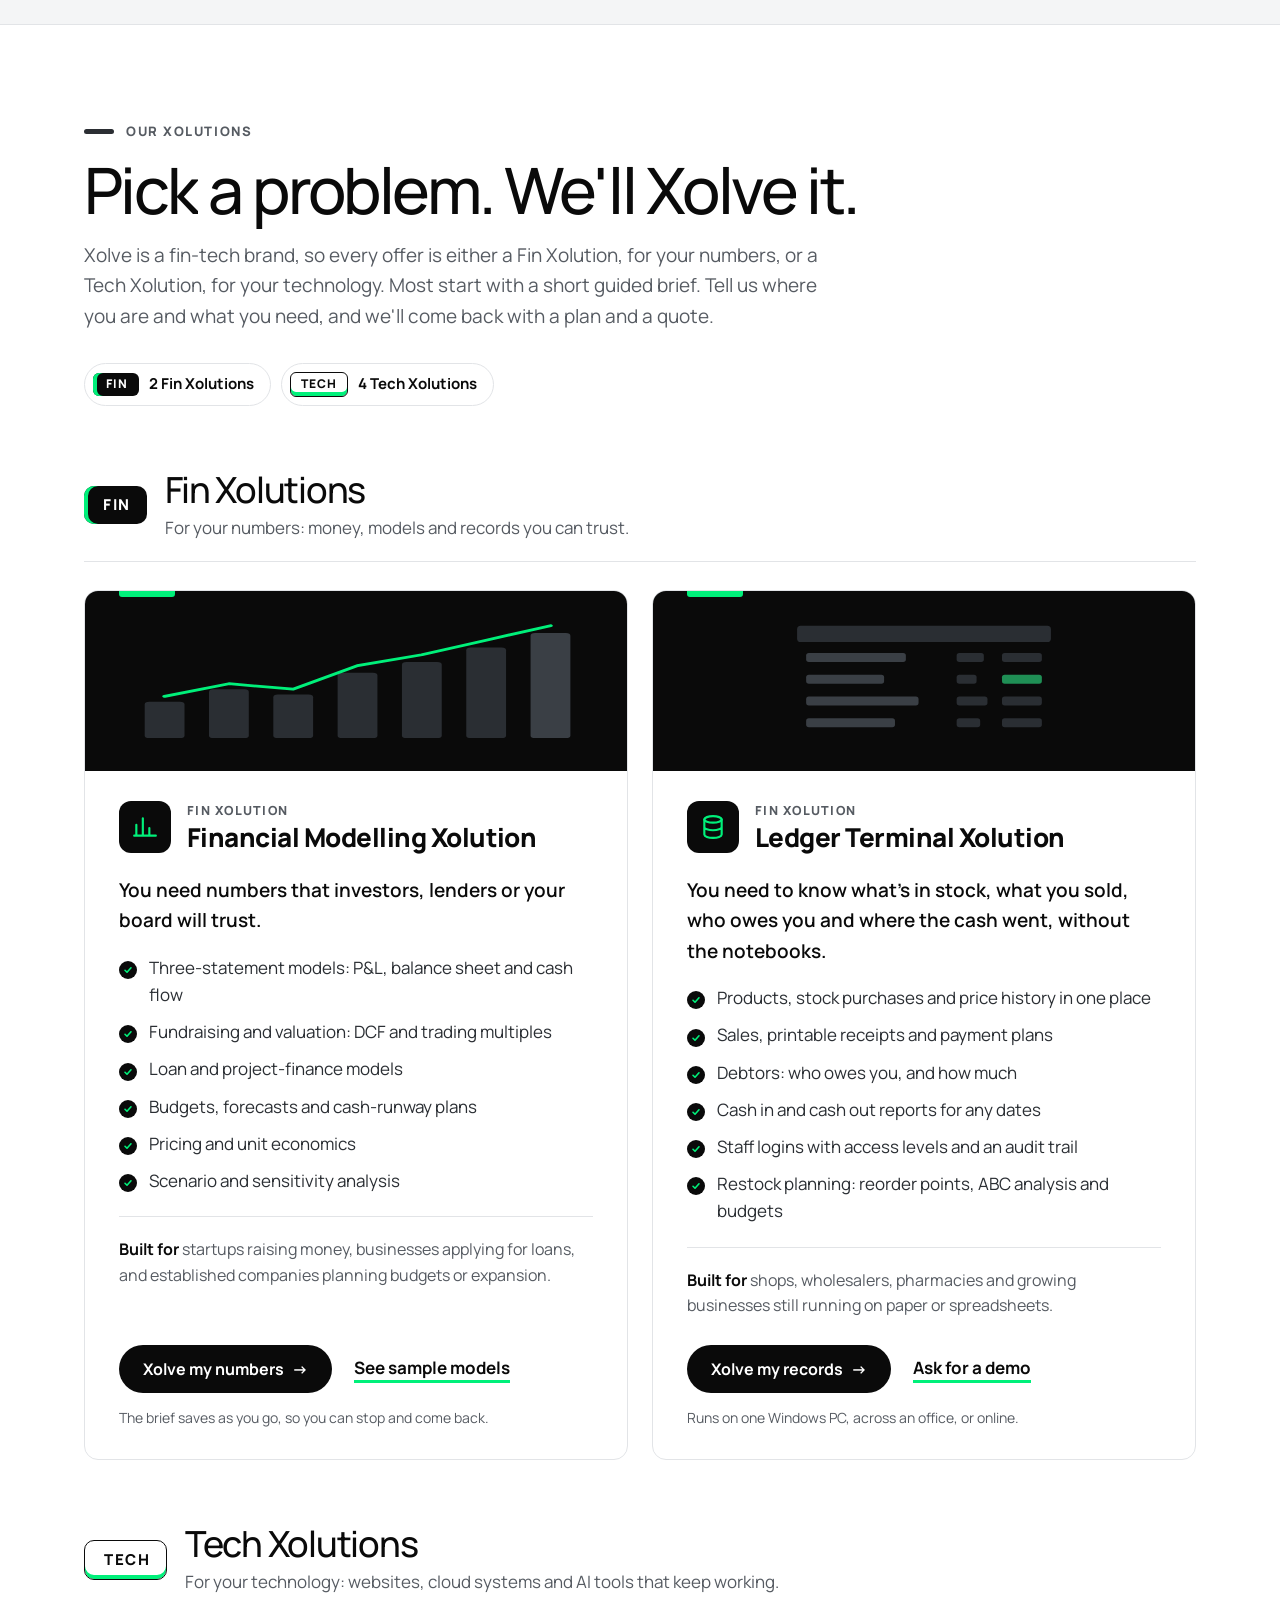
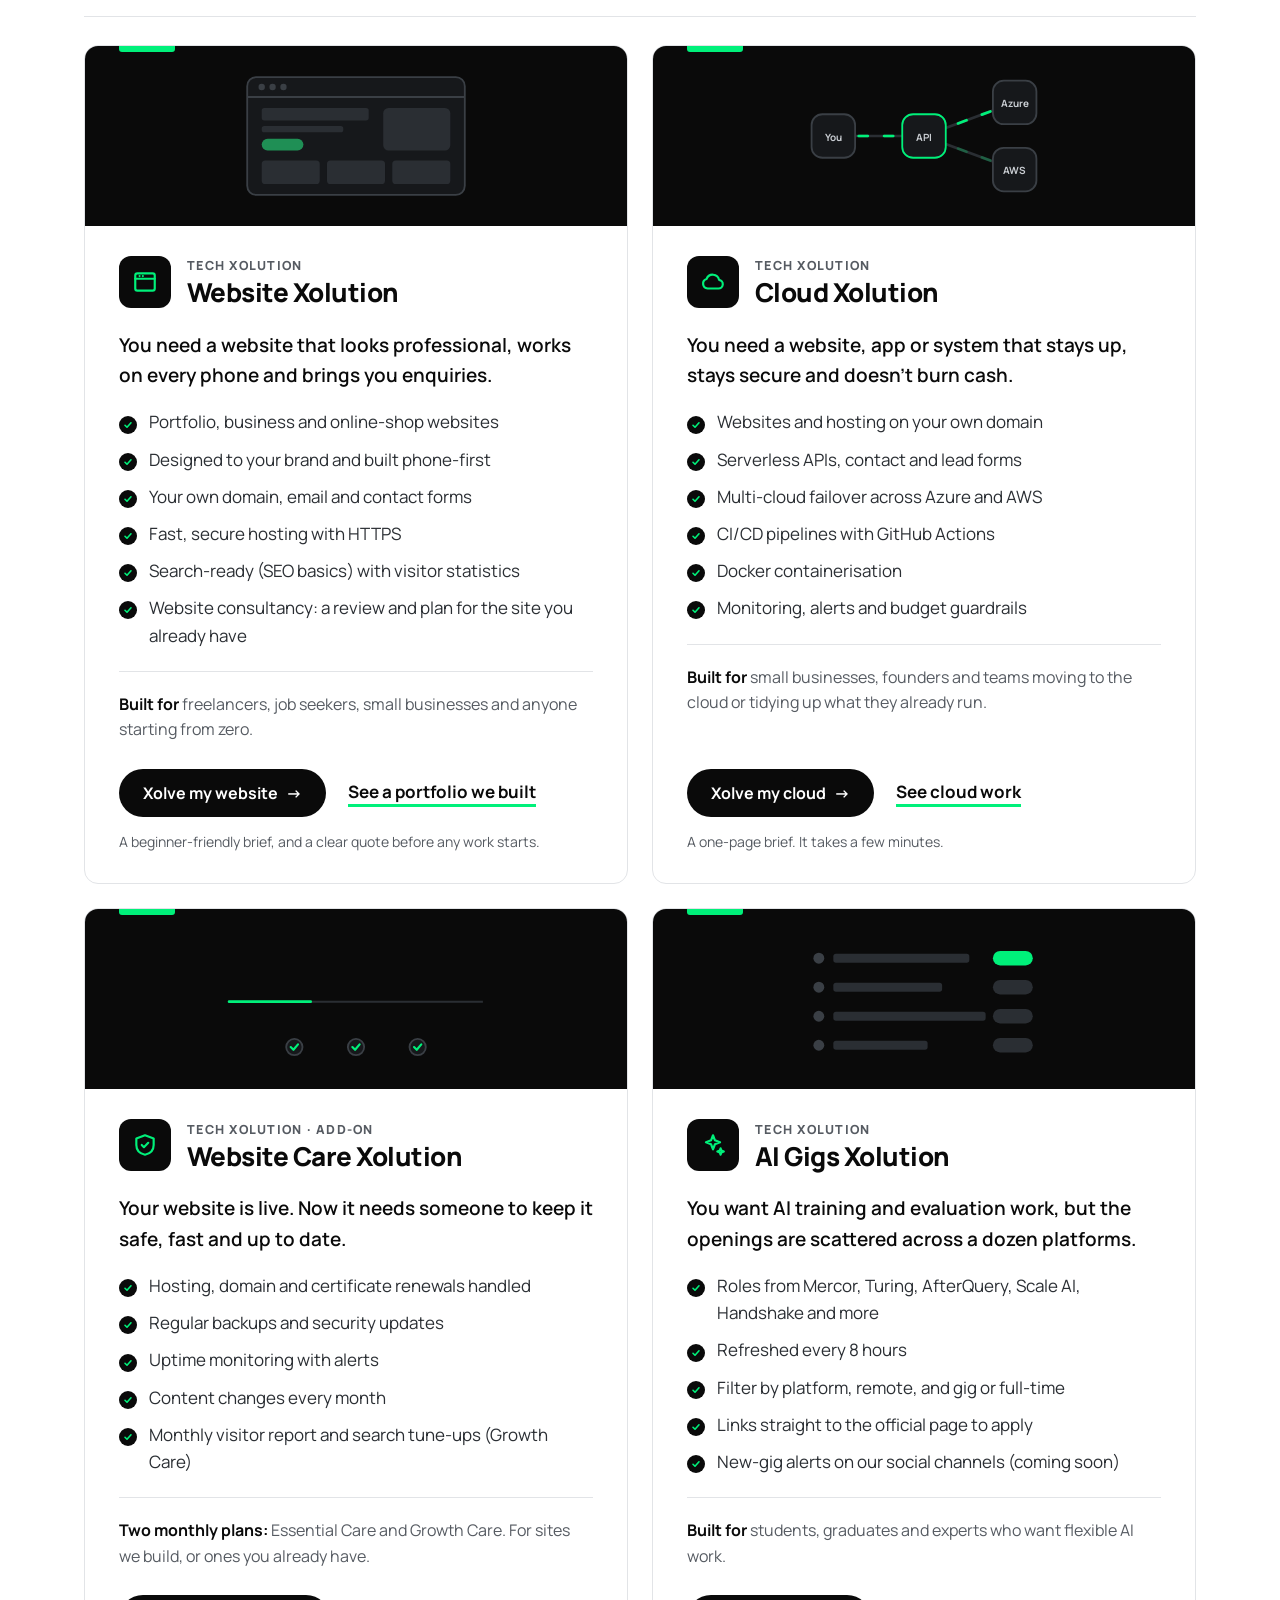
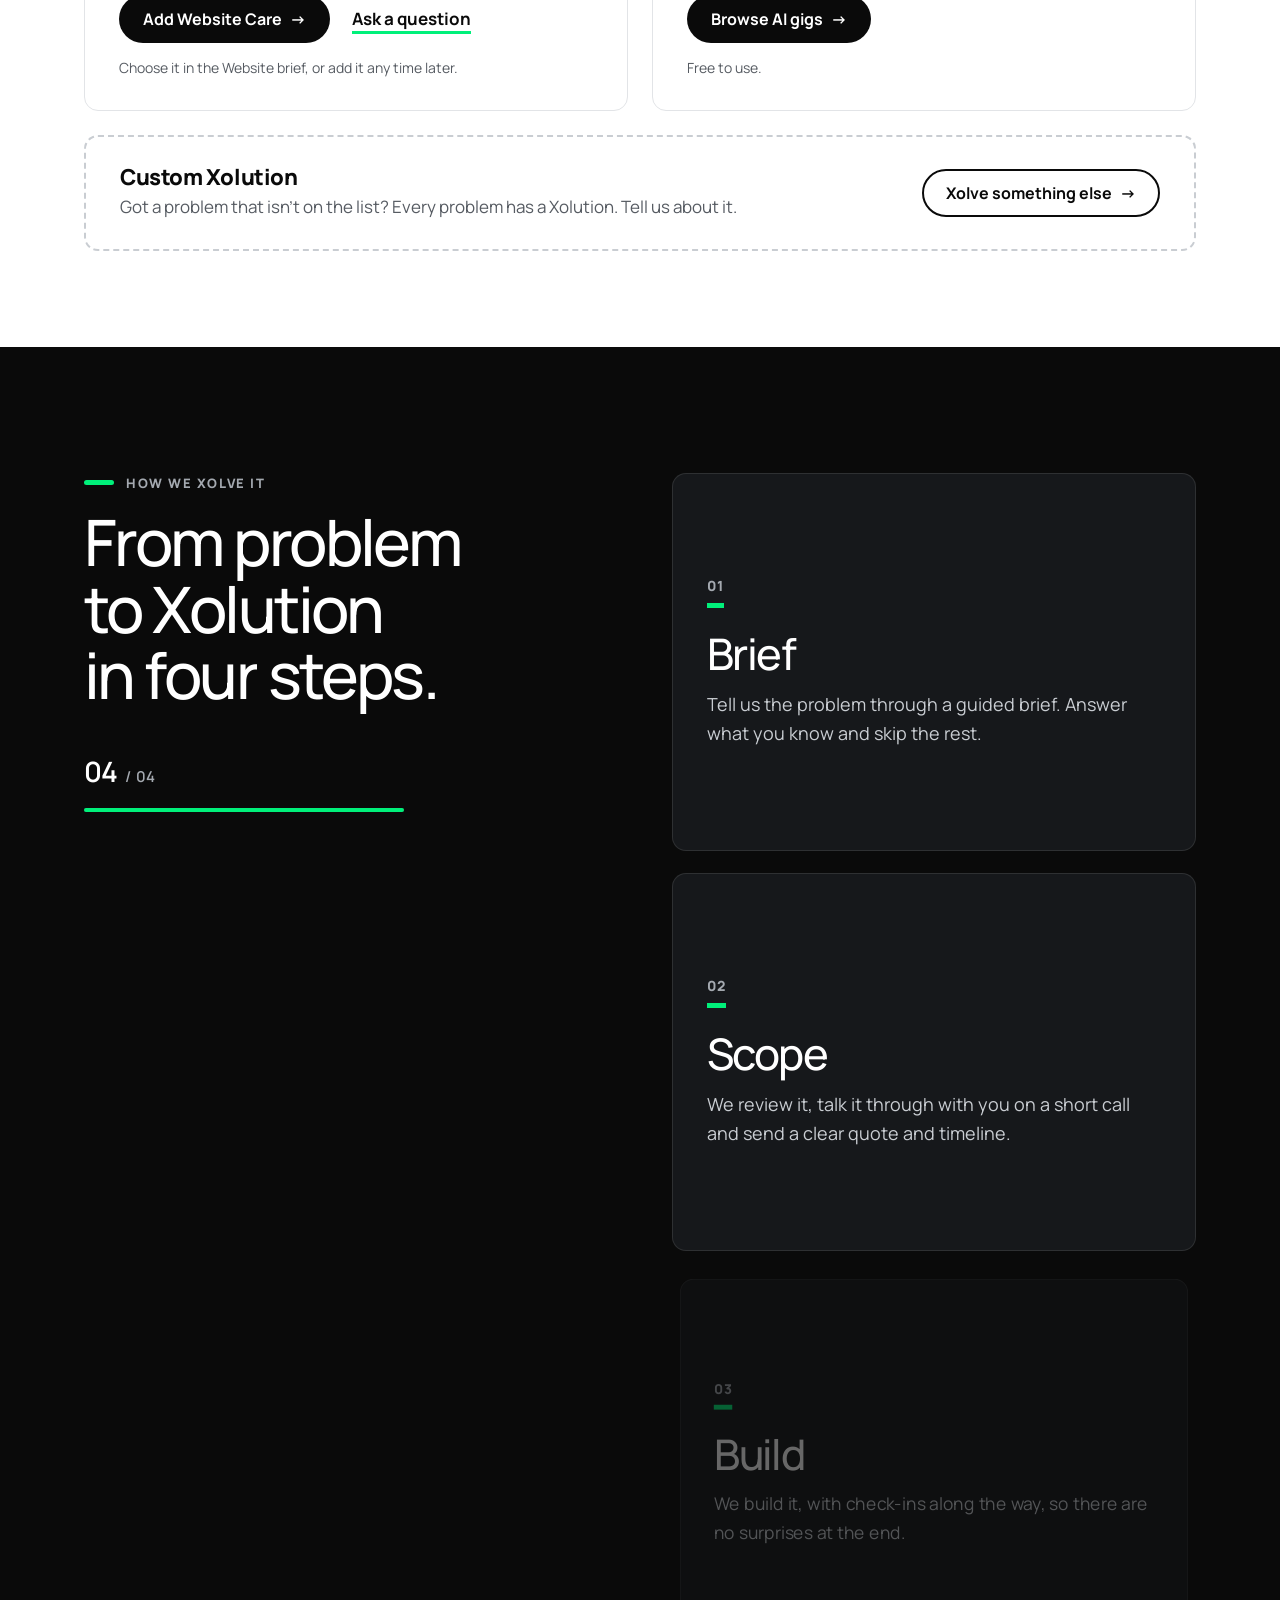
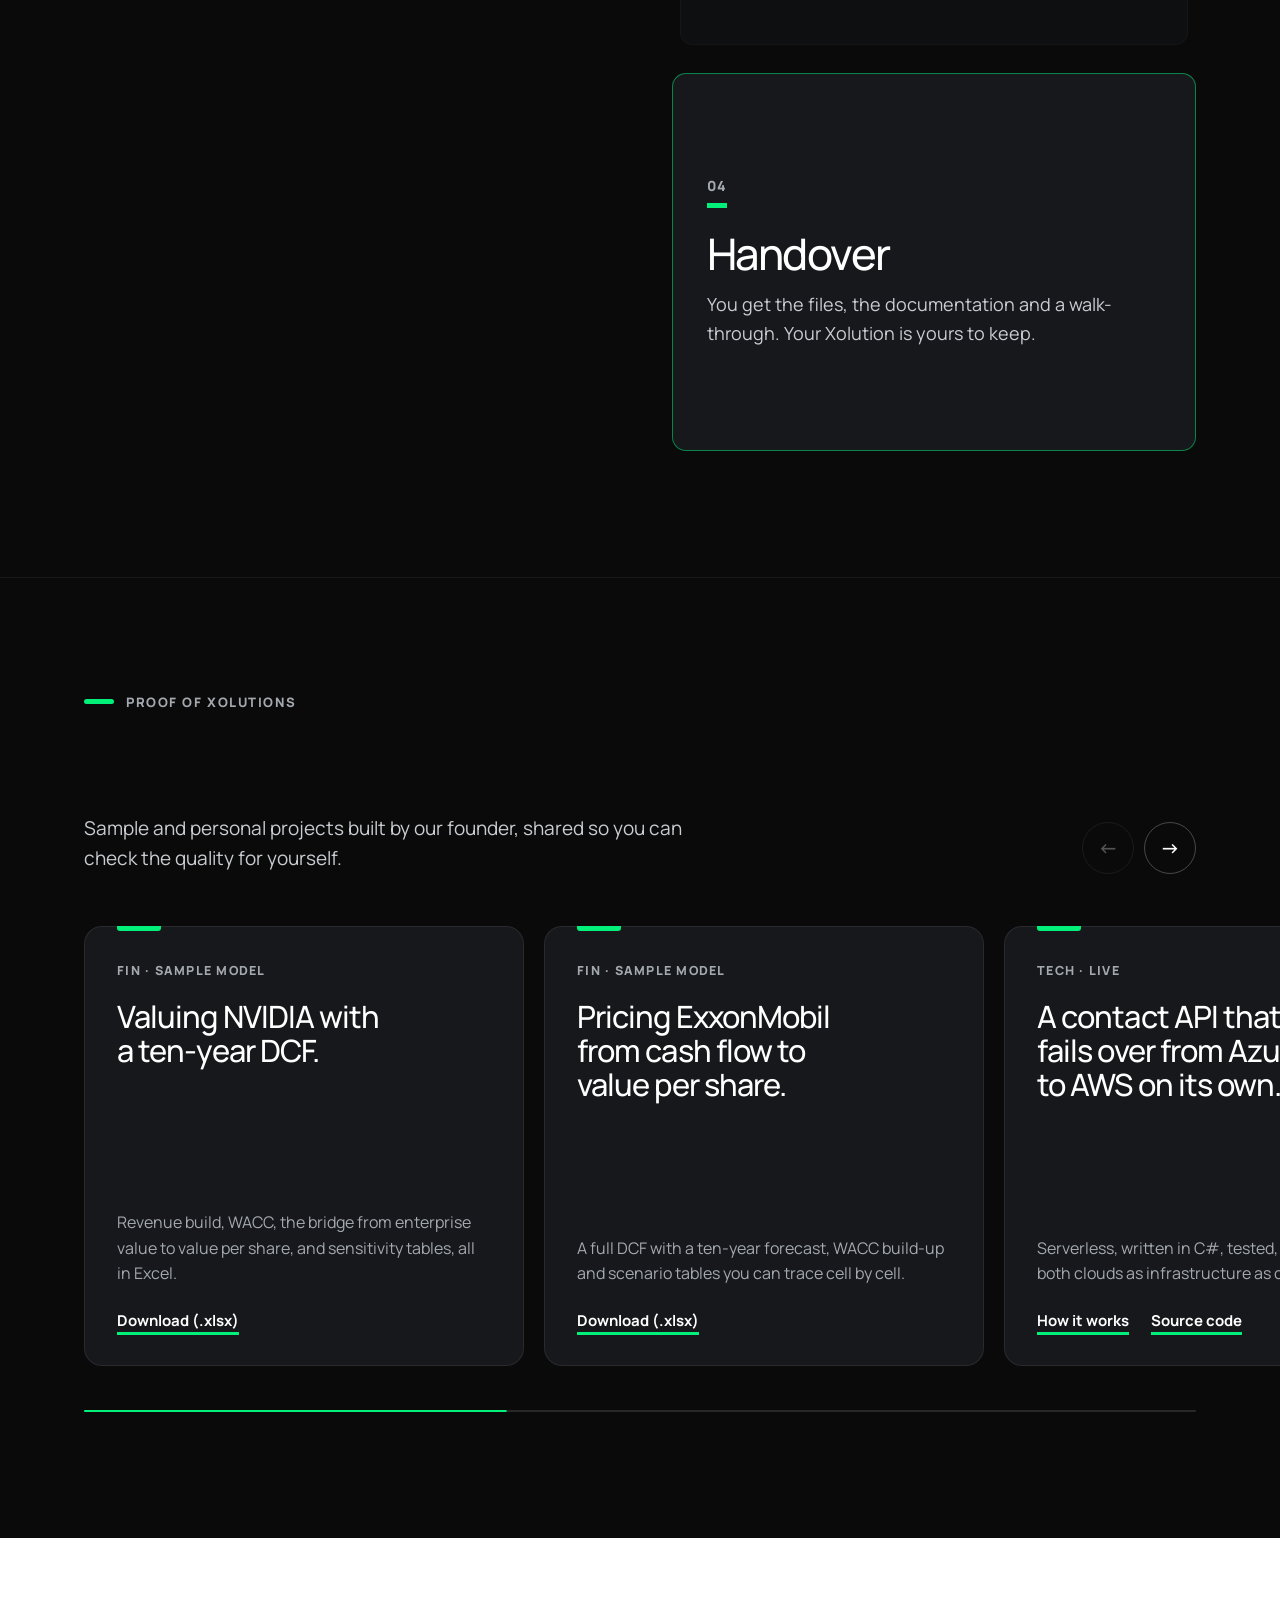
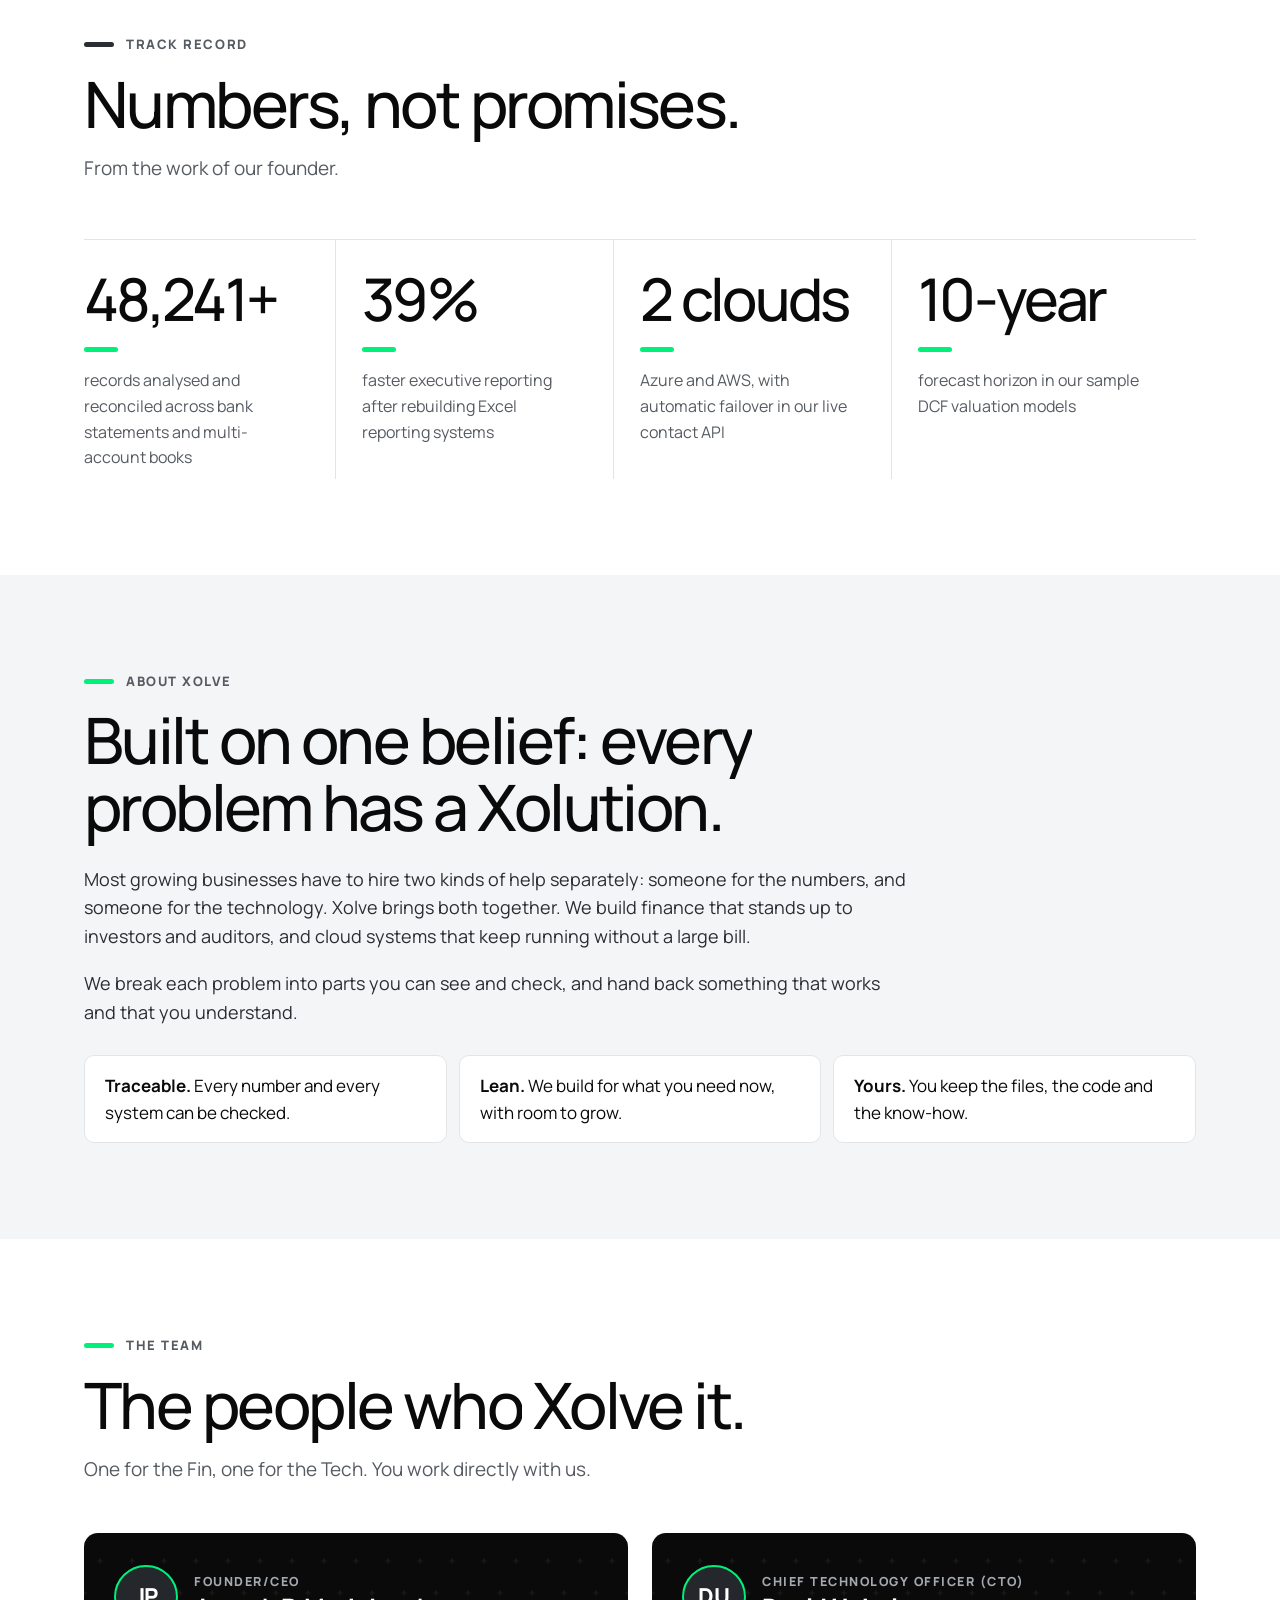
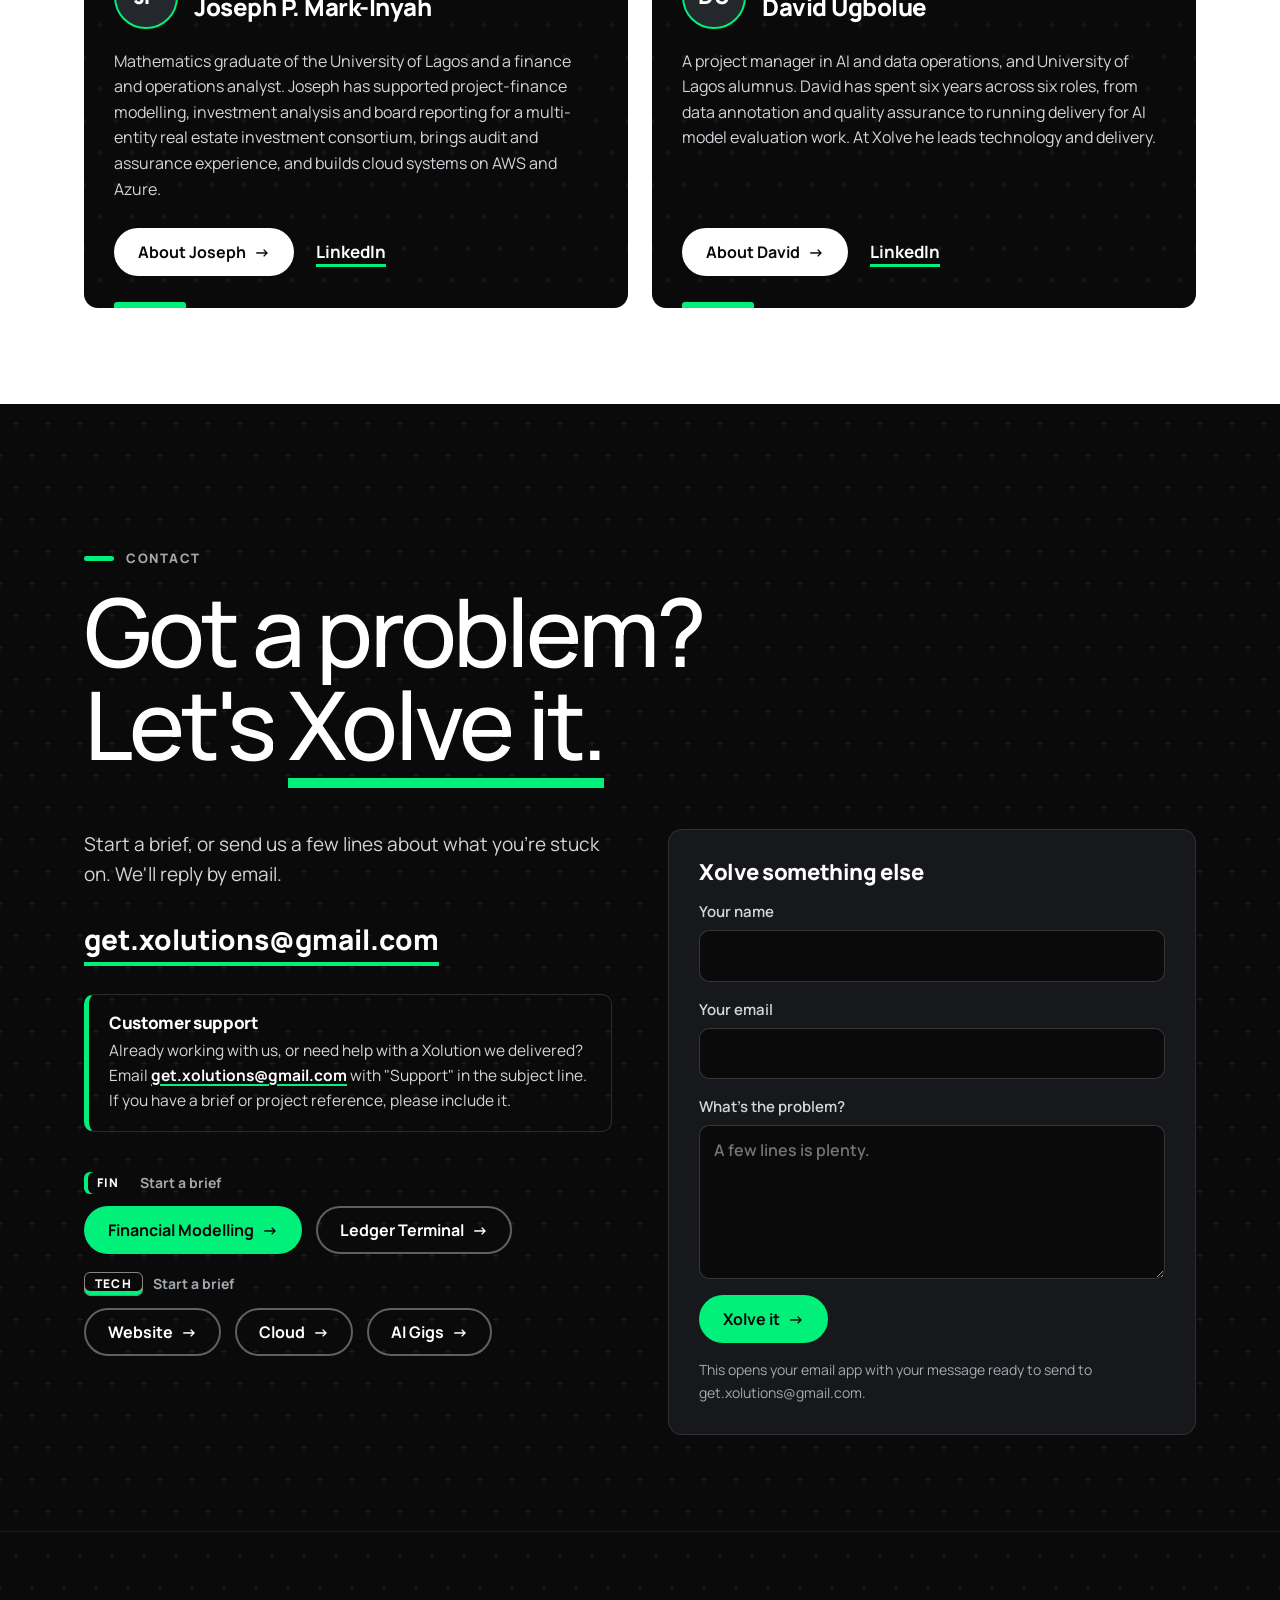
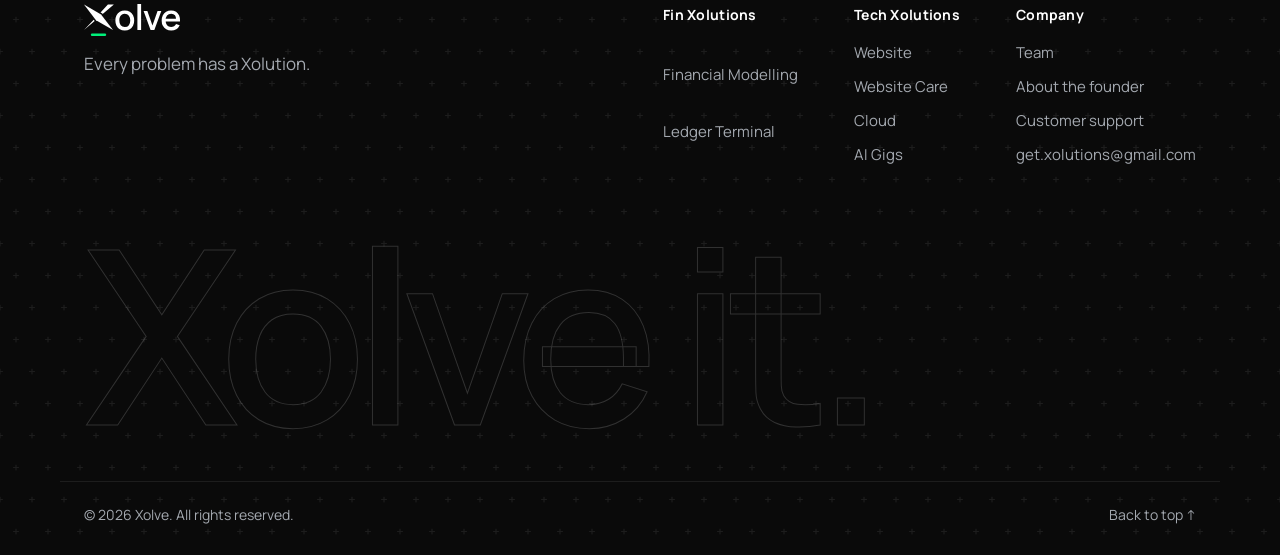
==== commit 4c8b477b: "Fin/Tech Xolutions with Ledger Terminal, Website, Website Care and AI Gigs cards; Team section with " ====
--- a/index.html
+++ b/index.html
@@ -29,7 +29,7 @@
 <link rel="preconnect" href="https://fonts.gstatic.com" crossorigin>
 <link href="https://fonts.googleapis.com/css2?family=Manrope:wght@300;400;500;600;700;800&display=swap" rel="stylesheet">
 <link rel="stylesheet" href="/css/style.css">
-<link rel="stylesheet" href="/css/home.css?v=4">
+<link rel="stylesheet" href="/css/home.css?v=5">
 <link rel="stylesheet" href="/css/bulb.css?v=2">
 <!-- Intro: the logo "switches on" once per visit (skipped with reduced motion). The class is set here so nothing flashes first. -->
 <script>
@@ -156,10 +156,24 @@
     <div class="sec-head">
       <p class="kicker">Our Xolutions</p>
       <h2 data-split>Pick a problem. We'll Xolve it.</h2>
-      <p class="section__lead">Two core Xolutions, each started with a short guided brief. Tell us where you are and what you need, and we'll come back with a plan and a quote.</p>
-    </div>
-
-    <div class="xols" id="fin">
+      <p class="section__lead">Xolve is a fin-tech brand, so every offer is either a Fin Xolution, for your numbers, or a Tech Xolution, for your technology. Most start with a short guided brief. Tell us where you are and what you need, and we'll come back with a plan and a quote.</p>
+    </div>
+
+    <nav class="xjump" aria-label="Xolution types">
+      <a href="#fin"><span class="xbadge xbadge--fin">Fin</span> 2 Fin Xolutions</a>
+      <a href="#tech"><span class="xbadge xbadge--tech">Tech</span> 4 Tech Xolutions</a>
+    </nav>
+
+    <!-- ===== FIN XOLUTIONS ===== -->
+    <div class="xgroup" id="fin">
+      <div class="xgroup__head">
+        <span class="xbadge xbadge--fin xbadge--lg">Fin</span>
+        <div>
+          <h3>Fin Xolutions</h3>
+          <p>For your numbers: money, models and records you can trust.</p>
+        </div>
+      </div>
+    <div class="xols">
       <!-- Financial Modelling Xolution -->
       <article class="xol xol--v" id="finance" data-spot>
         <div class="xol__viz xol__viz--fin" aria-hidden="true">
@@ -204,8 +218,107 @@
         </div>
       </article>
 
+      <!-- Ledger Terminal Xolution -->
+      <article class="xol xol--v" id="ledger" data-spot>
+        <div class="xol__viz xol__viz--ledger" aria-hidden="true">
+          <svg viewBox="0 0 320 150">
+            <rect class="lg-head" x="20" y="14" width="280" height="18" rx="4"/>
+            <g class="lg-rows">
+              <g><rect class="lg-name" x="30" y="44" width="110" height="10" rx="3"/><rect class="lg-qty" x="196" y="44" width="30" height="10" rx="3"/><rect class="lg-amt" x="246" y="44" width="44" height="10" rx="3"/></g>
+              <g><rect class="lg-name" x="30" y="68" width="86" height="10" rx="3"/><rect class="lg-qty" x="196" y="68" width="22" height="10" rx="3"/><rect class="lg-amt lg-amt--hot" x="246" y="68" width="44" height="10" rx="3"/></g>
+              <g><rect class="lg-name" x="30" y="92" width="124" height="10" rx="3"/><rect class="lg-qty" x="196" y="92" width="34" height="10" rx="3"/><rect class="lg-amt" x="246" y="92" width="44" height="10" rx="3"/></g>
+              <g><rect class="lg-name" x="30" y="116" width="98" height="10" rx="3"/><rect class="lg-qty" x="196" y="116" width="26" height="10" rx="3"/><rect class="lg-amt" x="246" y="116" width="44" height="10" rx="3"/></g>
+            </g>
+          </svg>
+        </div>
+        <div class="xol__body">
+          <div class="xol__head">
+            <span class="xol__icon" aria-hidden="true">
+              <svg viewBox="0 0 24 24"><ellipse cx="12" cy="5" rx="8" ry="3"/><path d="M4 5v14c0 1.7 3.6 3 8 3s8-1.3 8-3V5M4 12c0 1.7 3.6 3 8 3s8-1.3 8-3"/></svg>
+            </span>
+            <div>
+              <p class="xol__tag">Fin Xolution</p>
+              <h3>Ledger Terminal Xolution</h3>
+            </div>
+          </div>
+          <p class="xol__problem">You need to know what's in stock, what you sold, who owes you and where the cash went, without the notebooks.</p>
+          <ul class="ticks">
+            <li>Products, stock purchases and price history in one place</li>
+            <li>Sales, printable receipts and payment plans</li>
+            <li>Debtors: who owes you, and how much</li>
+            <li>Cash in and cash out reports for any dates</li>
+            <li>Staff logins with access levels and an audit trail</li>
+            <li>Restock planning: reorder points, ABC analysis and budgets</li>
+          </ul>
+          <p class="xol__who"><b>Built for</b> shops, wholesalers, pharmacies and growing businesses still running on paper or spreadsheets.</p>
+          <div class="xol__ctas">
+            <a class="btn btn--ink" href="/start/ledger/">Xolve my records <span aria-hidden="true">→</span></a>
+            <a class="link" href="mailto:get.xolutions@gmail.com?subject=Ledger%20Terminal%20demo%20request">Ask for a demo</a>
+          </div>
+          <p class="xol__note">Runs on one Windows PC, across an office, or online.</p>
+        </div>
+      </article>
+    </div>
+    </div>
+
+    <!-- ===== TECH XOLUTIONS ===== -->
+    <div class="xgroup" id="tech">
+      <div class="xgroup__head">
+        <span class="xbadge xbadge--tech xbadge--lg">Tech</span>
+        <div>
+          <h3>Tech Xolutions</h3>
+          <p>For your technology: websites, cloud systems and AI tools that keep working.</p>
+        </div>
+      </div>
+    <div class="xols">
+      <!-- Website Xolution -->
+      <article class="xol xol--v" id="website" data-spot>
+        <div class="xol__viz xol__viz--web" aria-hidden="true">
+          <svg viewBox="0 0 320 150">
+            <rect class="wb-frame" x="40" y="10" width="240" height="130" rx="10"/>
+            <path class="wb-bar" d="M40 32 H280"/>
+            <circle class="wb-dot" cx="56" cy="21" r="3.5"/><circle class="wb-dot" cx="68" cy="21" r="3.5"/><circle class="wb-dot" cx="80" cy="21" r="3.5"/>
+            <g class="wb-blocks">
+              <rect class="wb-b" x="56" y="44" width="118" height="14" rx="3"/>
+              <rect class="wb-b" x="56" y="64" width="90" height="7" rx="3"/>
+              <rect class="wb-b wb-btn" x="56" y="78" width="46" height="13" rx="6.5"/>
+              <rect class="wb-b" x="190" y="44" width="74" height="47" rx="6"/>
+              <rect class="wb-b" x="56" y="102" width="64" height="26" rx="4"/>
+              <rect class="wb-b" x="128" y="102" width="64" height="26" rx="4"/>
+              <rect class="wb-b" x="200" y="102" width="64" height="26" rx="4"/>
+            </g>
+          </svg>
+        </div>
+        <div class="xol__body">
+          <div class="xol__head">
+            <span class="xol__icon" aria-hidden="true">
+              <svg viewBox="0 0 24 24"><rect x="3" y="4" width="18" height="16" rx="2"/><path d="M3 9h18M7 6.5h.01M10 6.5h.01"/></svg>
+            </span>
+            <div>
+              <p class="xol__tag">Tech Xolution</p>
+              <h3>Website Xolution</h3>
+            </div>
+          </div>
+          <p class="xol__problem">You need a website that looks professional, works on every phone and brings you enquiries.</p>
+          <ul class="ticks">
+            <li>Portfolio, business and online-shop websites</li>
+            <li>Designed to your brand and built phone-first</li>
+            <li>Your own domain, email and contact forms</li>
+            <li>Fast, secure hosting with HTTPS</li>
+            <li>Search-ready (SEO basics) with visitor statistics</li>
+            <li>Website consultancy: a review and plan for the site you already have</li>
+          </ul>
+          <p class="xol__who"><b>Built for</b> freelancers, job seekers, small businesses and anyone starting from zero.</p>
+          <div class="xol__ctas">
+            <a class="btn btn--ink" href="/start/website/">Xolve my website <span aria-hidden="true">→</span></a>
+            <a class="link" href="https://jaegarp.pages.dev/" target="_blank" rel="noopener">See a portfolio we built</a>
+          </div>
+          <p class="xol__note">A beginner-friendly brief, and a clear quote before any work starts.</p>
+        </div>
+      </article>
+
       <!-- Cloud Xolution -->
-      <article class="xol xol--v" id="cloud" data-spot><span id="tech" aria-hidden="true"></span>
+      <article class="xol xol--v" id="cloud" data-spot>
         <div class="xol__viz xol__viz--cloud" aria-hidden="true">
           <svg viewBox="0 0 320 150" preserveAspectRatio="xMidYMid meet">
             <path class="viz-wire" d="M60 75 H160 M160 75 L260 38 M160 75 L260 112"/>
@@ -245,6 +358,85 @@
           <p class="xol__note">A one-page brief. It takes a few minutes.</p>
         </div>
       </article>
+
+      <!-- Website Care Xolution (add-on) -->
+      <article class="xol xol--v" id="website-care" data-spot>
+        <div class="xol__viz xol__viz--care" aria-hidden="true">
+          <svg viewBox="0 0 320 150">
+            <path class="cr-base" d="M20 78 H300"/>
+            <path class="cr-pulse" d="M20 78 H112 L126 50 L142 112 L158 30 L174 96 L186 78 H300"/>
+            <g class="cr-checks">
+              <circle cx="92" cy="128" r="9"/><path d="M88 128l3 3 5-6"/>
+              <circle cx="160" cy="128" r="9"/><path d="M156 128l3 3 5-6"/>
+              <circle cx="228" cy="128" r="9"/><path d="M224 128l3 3 5-6"/>
+            </g>
+          </svg>
+        </div>
+        <div class="xol__body">
+          <div class="xol__head">
+            <span class="xol__icon" aria-hidden="true">
+              <svg viewBox="0 0 24 24"><path d="M12 3l8 3v6c0 5-3.5 8-8 9-4.5-1-8-4-8-9V6z"/><path d="M9 12l2 2 4-4"/></svg>
+            </span>
+            <div>
+              <p class="xol__tag">Tech Xolution · Add-on</p>
+              <h3>Website Care Xolution</h3>
+            </div>
+          </div>
+          <p class="xol__problem">Your website is live. Now it needs someone to keep it safe, fast and up to date.</p>
+          <ul class="ticks">
+            <li>Hosting, domain and certificate renewals handled</li>
+            <li>Regular backups and security updates</li>
+            <li>Uptime monitoring with alerts</li>
+            <li>Content changes every month</li>
+            <li>Monthly visitor report and search tune-ups (Growth Care)</li>
+          </ul>
+          <p class="xol__who"><b>Two monthly plans:</b> Essential Care and Growth Care. For sites we build, or ones you already have.</p>
+          <div class="xol__ctas">
+            <a class="btn btn--ink" href="/start/website/?care=Essential%20Care#care">Add Website Care <span aria-hidden="true">→</span></a>
+            <a class="link" href="mailto:get.xolutions@gmail.com?subject=Website%20Care%20question">Ask a question</a>
+          </div>
+          <p class="xol__note">Choose it in the Website brief, or add it any time later.</p>
+        </div>
+      </article>
+
+      <!-- AI Gigs Xolution -->
+      <article class="xol xol--v" id="ai-gigs" data-spot>
+        <div class="xol__viz xol__viz--gigs" aria-hidden="true">
+          <svg viewBox="0 0 320 150">
+            <g class="gg-rows">
+              <g><circle cx="44" cy="30" r="6"/><rect x="60" y="25" width="150" height="10" rx="3"/><rect class="gg-new" x="236" y="22" width="44" height="16" rx="8"/></g>
+              <g><circle cx="44" cy="62" r="6"/><rect x="60" y="57" width="120" height="10" rx="3"/><rect class="gg-tag" x="236" y="54" width="44" height="16" rx="8"/></g>
+              <g><circle cx="44" cy="94" r="6"/><rect x="60" y="89" width="168" height="10" rx="3"/><rect class="gg-tag" x="236" y="86" width="44" height="16" rx="8"/></g>
+              <g><circle cx="44" cy="126" r="6"/><rect x="60" y="121" width="104" height="10" rx="3"/><rect class="gg-tag" x="236" y="118" width="44" height="16" rx="8"/></g>
+            </g>
+          </svg>
+        </div>
+        <div class="xol__body">
+          <div class="xol__head">
+            <span class="xol__icon" aria-hidden="true">
+              <svg viewBox="0 0 24 24"><path d="M12 3l1.8 4.7L18.5 9.5l-4.7 1.8L12 16l-1.8-4.7L5.5 9.5l4.7-1.8z"/><path d="M19 15l.8 2.2L22 18l-2.2.8L19 21l-.8-2.2L16 18l2.2-.8z"/></svg>
+            </span>
+            <div>
+              <p class="xol__tag">Tech Xolution</p>
+              <h3>AI Gigs Xolution</h3>
+            </div>
+          </div>
+          <p class="xol__problem">You want AI training and evaluation work, but the openings are scattered across a dozen platforms.</p>
+          <ul class="ticks">
+            <li>Roles from Mercor, Turing, AfterQuery, Scale AI, Handshake and more</li>
+            <li>Refreshed every 8 hours</li>
+            <li>Filter by platform, remote, and gig or full-time</li>
+            <li>Links straight to the official page to apply</li>
+            <li>New-gig alerts on our social channels (coming soon)</li>
+          </ul>
+          <p class="xol__who"><b>Built for</b> students, graduates and experts who want flexible AI work.</p>
+          <div class="xol__ctas">
+            <a class="btn btn--ink" href="/gigs/">Browse AI gigs <span aria-hidden="true">→</span></a>
+          </div>
+          <p class="xol__note">Free to use.</p>
+        </div>
+      </article>
+    </div>
     </div>
 
     <!-- Custom Xolution -->
@@ -309,7 +501,7 @@
   </div>
   <div class="show__track" id="showTrack" tabindex="0" aria-label="Projects. Scroll sideways to see more.">
     <article class="scard" data-spot>
-      <p class="scard__tag">Finance · Sample model</p>
+      <p class="scard__tag">Fin · Sample model</p>
       <h3 class="scard__title">Valuing NVIDIA with a ten-year DCF.</h3>
       <p class="scard__text">Revenue build, WACC, the bridge from enterprise value to value per share, and sensitivity tables, all in Excel.</p>
       <div class="scard__links">
@@ -317,7 +509,7 @@
       </div>
     </article>
     <article class="scard" data-spot>
-      <p class="scard__tag">Finance · Sample model</p>
+      <p class="scard__tag">Fin · Sample model</p>
       <h3 class="scard__title">Pricing ExxonMobil from cash flow to value per share.</h3>
       <p class="scard__text">A full DCF with a ten-year forecast, WACC build-up and scenario tables you can trace cell by cell.</p>
       <div class="scard__links">
@@ -325,7 +517,7 @@
       </div>
     </article>
     <article class="scard" data-spot>
-      <p class="scard__tag">Cloud · Live</p>
+      <p class="scard__tag">Tech · Live</p>
       <h3 class="scard__title">A contact API that fails over from Azure to AWS on its own.</h3>
       <p class="scard__text">Serverless, written in C#, tested, and deployed to both clouds as infrastructure as code.</p>
       <div class="scard__links">
@@ -334,7 +526,7 @@
       </div>
     </article>
     <article class="scard" data-spot>
-      <p class="scard__tag">Cloud · Team project</p>
+      <p class="scard__tag">Tech · Team project</p>
       <h3 class="scard__title">Shipping a five-service voting app through an automated pipeline.</h3>
       <p class="scard__text">AWS EC2, Docker and GitHub Actions, with automated tests, security scans and health-checked deploys.</p>
       <div class="scard__links">
@@ -342,7 +534,7 @@
       </div>
     </article>
     <article class="scard" data-spot>
-      <p class="scard__tag">Founder's experience · Reporting</p>
+      <p class="scard__tag">Fin · Founder's experience</p>
       <h3 class="scard__title">Cutting executive reporting delays by 40% across a multi-entity group.</h3>
       <p class="scard__text">Excel operational databases and reporting systems that gave leadership one source of truth.</p>
       <div class="scard__links">
@@ -350,7 +542,15 @@
       </div>
     </article>
     <article class="scard" data-spot>
-      <p class="scard__tag">Cloud · Live</p>
+      <p class="scard__tag">Fin · Ledger Terminal</p>
+      <h3 class="scard__title">Stock, sales and debtors for a trading business, in one terminal.</h3>
+      <p class="scard__text">A Microsoft Access terminal with hashed staff logins, an audit trail, cash-flow reports and reorder planning (EOQ, safety stock, ABC).</p>
+      <div class="scard__links">
+        <a class="link link--dark" href="mailto:get.xolutions@gmail.com?subject=Ledger%20Terminal%20demo%20request">Ask for a demo</a>
+      </div>
+    </article>
+    <article class="scard" data-spot>
+      <p class="scard__tag">Tech · Live</p>
       <h3 class="scard__title">This website: on Cloudflare, with GitHub Pages as a backup.</h3>
       <p class="scard__text">Static, fast and free to host. Every change is published to both automatically.</p>
       <div class="scard__links">
@@ -395,20 +595,47 @@
       </ul>
     </div>
 
-    <aside class="founder" id="team" aria-labelledby="founder-name" data-xfield>
-      <div class="founder__top">
-        <span class="founder__mono" aria-hidden="true">JP</span>
-        <div>
-          <p class="founder__role">Founder/CEO</p>
-          <h3 id="founder-name">Joseph P. Mark-Inyah</h3>
-        </div>
-      </div>
-      <p>Mathematics graduate of the University of Lagos and a finance and operations analyst. Joseph has supported project-finance modelling, investment analysis and board reporting for a multi-entity real estate investment consortium, brings audit and assurance experience, and builds cloud systems on AWS and Azure.</p>
-      <div class="founder__links">
-        <a class="btn btn--ink" href="https://jaegarp.pages.dev/" target="_blank" rel="noopener">About me <span aria-hidden="true">→</span></a>
-        <a class="link" href="https://www.linkedin.com/in/jpmark-inyah/" target="_blank" rel="noopener">LinkedIn</a>
-      </div>
-    </aside>
+  </div>
+</section>
+
+<!-- ================= TEAM ================= -->
+<section class="section team" id="team" aria-labelledby="team-title">
+  <div class="wrap">
+    <div class="sec-head">
+      <p class="kicker">The team</p>
+      <h2 id="team-title" data-split>The people who Xolve it.</h2>
+      <p class="section__lead">One for the Fin, one for the Tech. You work directly with us.</p>
+    </div>
+    <div class="team__grid">
+      <article class="founder" aria-labelledby="founder-name" data-xfield>
+        <div class="founder__top">
+          <span class="founder__mono" aria-hidden="true">JP</span>
+          <div>
+            <p class="founder__role">Founder/CEO</p>
+            <h3 id="founder-name">Joseph P. Mark-Inyah</h3>
+          </div>
+        </div>
+        <p>Mathematics graduate of the University of Lagos and a finance and operations analyst. Joseph has supported project-finance modelling, investment analysis and board reporting for a multi-entity real estate investment consortium, brings audit and assurance experience, and builds cloud systems on AWS and Azure.</p>
+        <div class="founder__links">
+          <a class="btn btn--ink" href="https://jaegarp.pages.dev/" target="_blank" rel="noopener">About Joseph <span aria-hidden="true">→</span></a>
+          <a class="link" href="https://www.linkedin.com/in/jpmark-inyah/" target="_blank" rel="noopener">LinkedIn</a>
+        </div>
+      </article>
+      <article class="founder" aria-labelledby="cto-name" data-xfield>
+        <div class="founder__top">
+          <span class="founder__mono" aria-hidden="true">DU</span>
+          <div>
+            <p class="founder__role">Chief Technology Officer (CTO)</p>
+            <h3 id="cto-name">David Ugbolue</h3>
+          </div>
+        </div>
+        <p>A project manager in AI and data operations, and University of Lagos alumnus. David has spent six years across six roles, from data annotation and quality assurance to running delivery for AI model evaluation work. At Xolve he leads technology and delivery.</p>
+        <div class="founder__links">
+          <a class="btn btn--ink" href="https://davidugbolue-site.ugbolued.workers.dev/" target="_blank" rel="noopener">About David <span aria-hidden="true">→</span></a>
+          <a class="link" href="https://www.linkedin.com/in/david-ugbolue-45a78419a" target="_blank" rel="noopener">LinkedIn</a>
+        </div>
+      </article>
+    </div>
   </div>
 </section>
 
@@ -426,9 +653,18 @@
         <h3>Customer support</h3>
         <p>Already working with us, or need help with a Xolution we delivered? Email <a href="mailto:get.xolutions@gmail.com?subject=Support%20request">get.xolutions@gmail.com</a> with "Support" in the subject line. If you have a brief or project reference, please include it.</p>
       </div>
-      <div class="contact__ctas">
-        <a class="btn btn--neon" href="/start/finance/">Financial Modelling Xolution <span aria-hidden="true">→</span></a>
-        <a class="btn btn--ghost" href="/start/cloud/">Cloud Xolution <span aria-hidden="true">→</span></a>
+      <div class="contact__briefs">
+        <p class="contact__group"><span class="xbadge xbadge--fin">Fin</span> Start a brief</p>
+        <div class="contact__ctas">
+          <a class="btn btn--neon" href="/start/finance/">Financial Modelling <span aria-hidden="true">→</span></a>
+          <a class="btn btn--ghost" href="/start/ledger/">Ledger Terminal <span aria-hidden="true">→</span></a>
+        </div>
+        <p class="contact__group"><span class="xbadge xbadge--tech">Tech</span> Start a brief</p>
+        <div class="contact__ctas">
+          <a class="btn btn--ghost" href="/start/website/">Website <span aria-hidden="true">→</span></a>
+          <a class="btn btn--ghost" href="/start/cloud/">Cloud <span aria-hidden="true">→</span></a>
+          <a class="btn btn--ghost" href="/gigs/">AI Gigs <span aria-hidden="true">→</span></a>
+        </div>
       </div>
     </div>
 
@@ -459,13 +695,27 @@
       <img src="/assets/brand/xolve-wordmark-reversed.svg" alt="Xolve" width="108" height="36">
       <p class="foot__motto">Every problem has a Xolution.</p>
     </div>
-    <nav class="foot__nav" aria-label="Footer">
-      <a href="/start/finance/">Financial Modelling Xolution</a>
-      <a href="/start/cloud/">Cloud Xolution</a>
-      <a href="https://jaegarp.pages.dev/" target="_blank" rel="noopener">About the founder</a>
-      <a href="mailto:get.xolutions@gmail.com?subject=Support%20request">Customer support</a>
-      <a href="mailto:get.xolutions@gmail.com">get.xolutions@gmail.com</a>
-    </nav>
+    <div class="foot__cols">
+      <nav class="foot__nav" aria-label="Fin Xolutions">
+        <b>Fin Xolutions</b>
+        <a href="/start/finance/">Financial Modelling</a>
+        <a href="/start/ledger/">Ledger Terminal</a>
+      </nav>
+      <nav class="foot__nav" aria-label="Tech Xolutions">
+        <b>Tech Xolutions</b>
+        <a href="/start/website/">Website</a>
+        <a href="/start/website/?care=Essential%20Care#care">Website Care</a>
+        <a href="/start/cloud/">Cloud</a>
+        <a href="/gigs/">AI Gigs</a>
+      </nav>
+      <nav class="foot__nav" aria-label="Company">
+        <b>Company</b>
+        <a href="#team">Team</a>
+        <a href="https://jaegarp.pages.dev/" target="_blank" rel="noopener">About the founder</a>
+        <a href="mailto:get.xolutions@gmail.com?subject=Support%20request">Customer support</a>
+        <a href="mailto:get.xolutions@gmail.com">get.xolutions@gmail.com</a>
+      </nav>
+    </div>
   </div>
   <div class="wrap foot__giant" aria-hidden="true">Xolve it.</div>
   <div class="wrap foot__base">
@@ -477,7 +727,7 @@
 <script src="/js/main.js"></script>
 <script src="/js/xfield.js?v=3"></script>
 <script src="/js/bulb.js"></script>
-<script src="/js/xhero.js"></script>
+<script src="/js/xhero.js?v=2"></script>
 <script src="/js/home.js?v=3"></script>
 </body>
 </html>
--- a/css/home.css
+++ b/css/home.css
@@ -325,3 +325,93 @@
 
 /* the hero waits for the intro, then plays its own entrance */
 .intro-wait .hx__kicker, .intro-wait .hx__lead, .intro-wait .hx__ctas, .intro-wait .hx__scroll { animation-play-state: paused; }
+
+/* =====================================================================
+   FIN / TECH XOLUTIONS, TEAM, CONTACT BRIEFS, FOOTER COLUMNS
+   ===================================================================== */
+.xbadge {
+  display: inline-flex; align-items: center; justify-content: center; flex: none;
+  font-size: 12px; font-weight: 800; letter-spacing: .1em; text-transform: uppercase;
+  padding: 4px 10px; border-radius: 6px; line-height: 1.2;
+}
+.xbadge--fin { background: var(--ink); color: var(--paper); box-shadow: inset 4px 0 0 var(--neon); padding-left: 13px; }
+.xbadge--tech { background: var(--paper); color: var(--ink); border: 1.5px solid var(--ink); box-shadow: inset 0 -4px 0 var(--neon); }
+.xbadge--lg { font-size: 15px; padding: 10px 16px 10px 19px; border-radius: 10px; }
+.section--dark .xbadge--tech, .cta .xbadge--tech { background: transparent; color: var(--paper); border-color: rgba(255, 255, 255, .5); }
+
+.xjump { display: flex; flex-wrap: wrap; gap: 10px; margin-top: 32px; }
+.xjump a {
+  display: inline-flex; align-items: center; gap: 10px; text-decoration: none; font-weight: 700; font-size: 15px;
+  padding: 8px 16px 8px 8px; border: 1px solid var(--rule); border-radius: 999px; transition: border-color .2s, transform .2s;
+}
+.xjump a:hover { border-color: var(--ink); transform: translateY(-2px); }
+
+.xgroup { margin-top: 64px; scroll-margin-top: calc(var(--header-h) + 16px); }
+.xgroup__head { display: flex; align-items: center; gap: 18px; padding-bottom: 20px; border-bottom: 1px solid var(--rule); }
+.xgroup__head h3 { font-size: clamp(26px, 3vw, 36px); font-weight: 500; letter-spacing: -0.035em; }
+.xgroup__head p { color: var(--muted); margin-top: 4px; }
+.xgroup .xols { margin-top: 28px; }
+
+/* card pictures for the new Xolutions */
+.lg-head { fill: #2A2E33; }
+.lg-rows g rect { fill: #2A2E33; transform-box: fill-box; transform-origin: 0 50%; transform: scaleX(0); transition: transform .7s cubic-bezier(.2, .7, .1, 1), fill .3s; }
+.lg-rows g:nth-child(2) rect { transition-delay: .1s; } .lg-rows g:nth-child(3) rect { transition-delay: .2s; } .lg-rows g:nth-child(4) rect { transition-delay: .3s; }
+.lg-rows .lg-name { fill: #3A3F45; }
+.is-in .lg-rows g rect { transform: none; }
+.lg-amt--hot { fill: #1F8F55 !important; }
+.xol:hover .lg-amt--hot { fill: var(--neon) !important; }
+
+.wb-frame { fill: #16181B; stroke: #3A3F45; stroke-width: 2; }
+.wb-bar { stroke: #3A3F45; stroke-width: 2; }
+.wb-dot { fill: #3A3F45; }
+.wb-b { fill: #2A2E33; opacity: 0; transform-box: fill-box; transform-origin: center; transform: translateY(6px); transition: opacity .5s, transform .5s cubic-bezier(.2, .7, .1, 1), fill .3s; }
+.wb-b:nth-child(2) { transition-delay: .08s; } .wb-b:nth-child(3) { transition-delay: .16s; } .wb-b:nth-child(4) { transition-delay: .24s; }
+.wb-b:nth-child(5) { transition-delay: .32s; } .wb-b:nth-child(6) { transition-delay: .4s; } .wb-b:nth-child(7) { transition-delay: .48s; }
+.is-in .wb-b { opacity: 1; transform: none; }
+.wb-btn { fill: #1F8F55; }
+.xol:hover .wb-btn { fill: var(--neon); }
+
+.cr-base { stroke: #2A2E33; stroke-width: 2; fill: none; }
+.cr-pulse { fill: none; stroke: var(--neon); stroke-width: 3; stroke-linecap: round; stroke-linejoin: round; stroke-dasharray: 90 400; animation: pulse-run 2.4s linear infinite; }
+@keyframes pulse-run { from { stroke-dashoffset: 490; } to { stroke-dashoffset: 0; } }
+.cr-checks circle { fill: #16181B; stroke: #3A3F45; stroke-width: 2; }
+.cr-checks path { fill: none; stroke: var(--neon); stroke-width: 2.4; stroke-linecap: round; stroke-linejoin: round; }
+
+.gg-rows circle { fill: #3A3F45; }
+.gg-rows rect { fill: #2A2E33; }
+.gg-rows .gg-new { fill: var(--neon); animation: gg-blink 1.8s ease-in-out infinite; }
+.gg-rows g { opacity: 0; transform: translateX(-10px); transition: opacity .5s, transform .5s; }
+.gg-rows g:nth-child(2) { transition-delay: .1s; } .gg-rows g:nth-child(3) { transition-delay: .2s; } .gg-rows g:nth-child(4) { transition-delay: .3s; }
+.is-in .gg-rows g { opacity: 1; transform: none; }
+@keyframes gg-blink { 0%, 100% { opacity: 1; } 50% { opacity: .35; } }
+
+/* about (text + values) and team */
+.home .about { grid-template-columns: minmax(0, 1fr); }
+.home .about__text > p:not(.kicker) { max-width: 46em; }
+.home .values { grid-template-columns: repeat(3, minmax(0, 1fr)); }
+.team__grid { display: grid; grid-template-columns: repeat(2, minmax(0, 1fr)); gap: 24px; margin-top: 48px; }
+.team__grid .founder { display: flex; flex-direction: column; }
+.team__grid .founder > p { flex: 1; }
+
+/* contact: briefs grouped Fin / Tech */
+.contact__briefs { margin-top: 34px; display: grid; gap: 12px; }
+.contact__group { display: flex; align-items: center; gap: 10px; color: var(--muted-dark); font-weight: 700; font-size: 14px; margin-top: 6px; }
+.contact__briefs .contact__ctas { margin-top: 0; }
+
+/* footer columns */
+.foot__cols { display: grid; grid-template-columns: repeat(3, auto); gap: 24px 56px; }
+.foot__nav b { color: var(--paper); font-size: 14px; letter-spacing: .02em; margin-bottom: 4px; }
+
+@media (max-width: 860px) {
+  .team__grid { grid-template-columns: minmax(0, 1fr); }
+  .home .values { grid-template-columns: minmax(0, 1fr); }
+  .foot__cols { grid-template-columns: repeat(2, minmax(0, 1fr)); }
+}
+@media (max-width: 600px) {
+  .foot__cols { grid-template-columns: minmax(0, 1fr); }
+  .xgroup__head { align-items: flex-start; }
+}
+@media (prefers-reduced-motion: reduce) {
+  .lg-rows g rect, .wb-b, .gg-rows g { transform: none; opacity: 1; transition: none; }
+  .cr-pulse, .gg-rows .gg-new { animation: none; }
+}
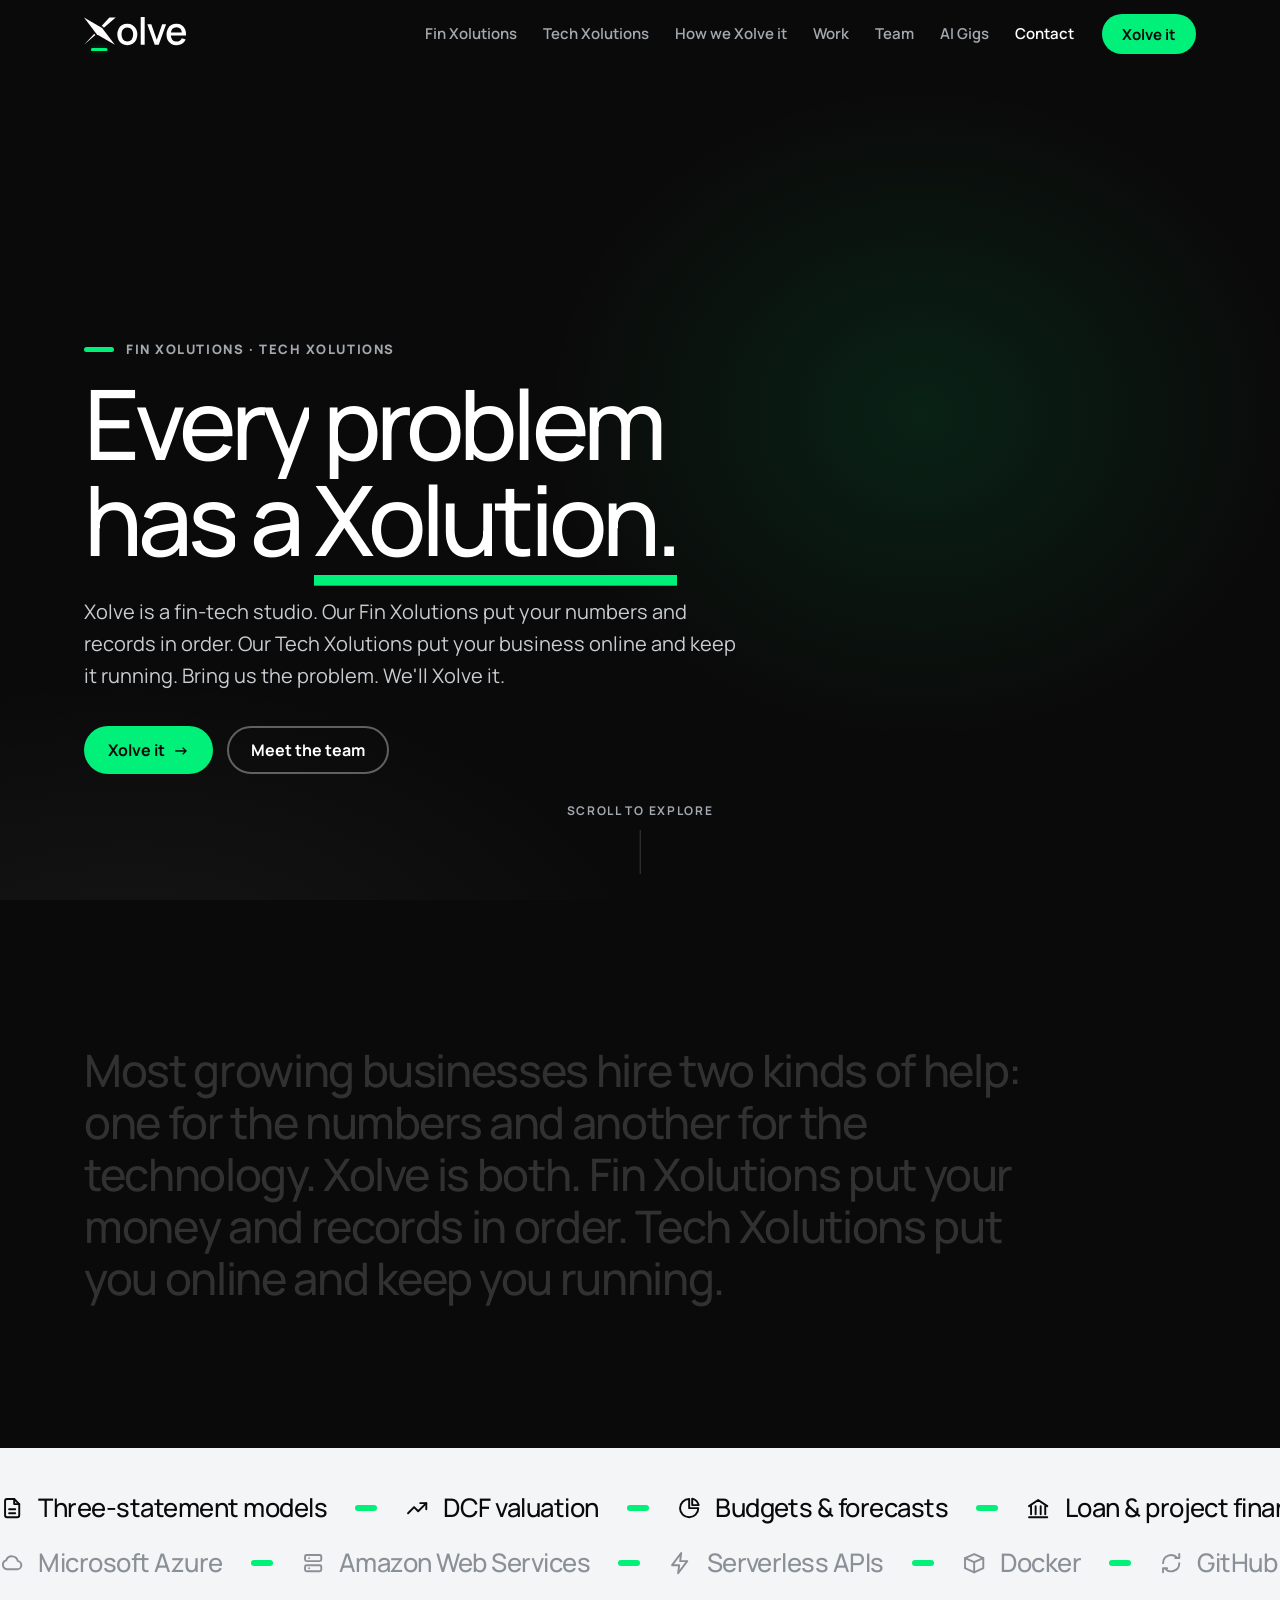
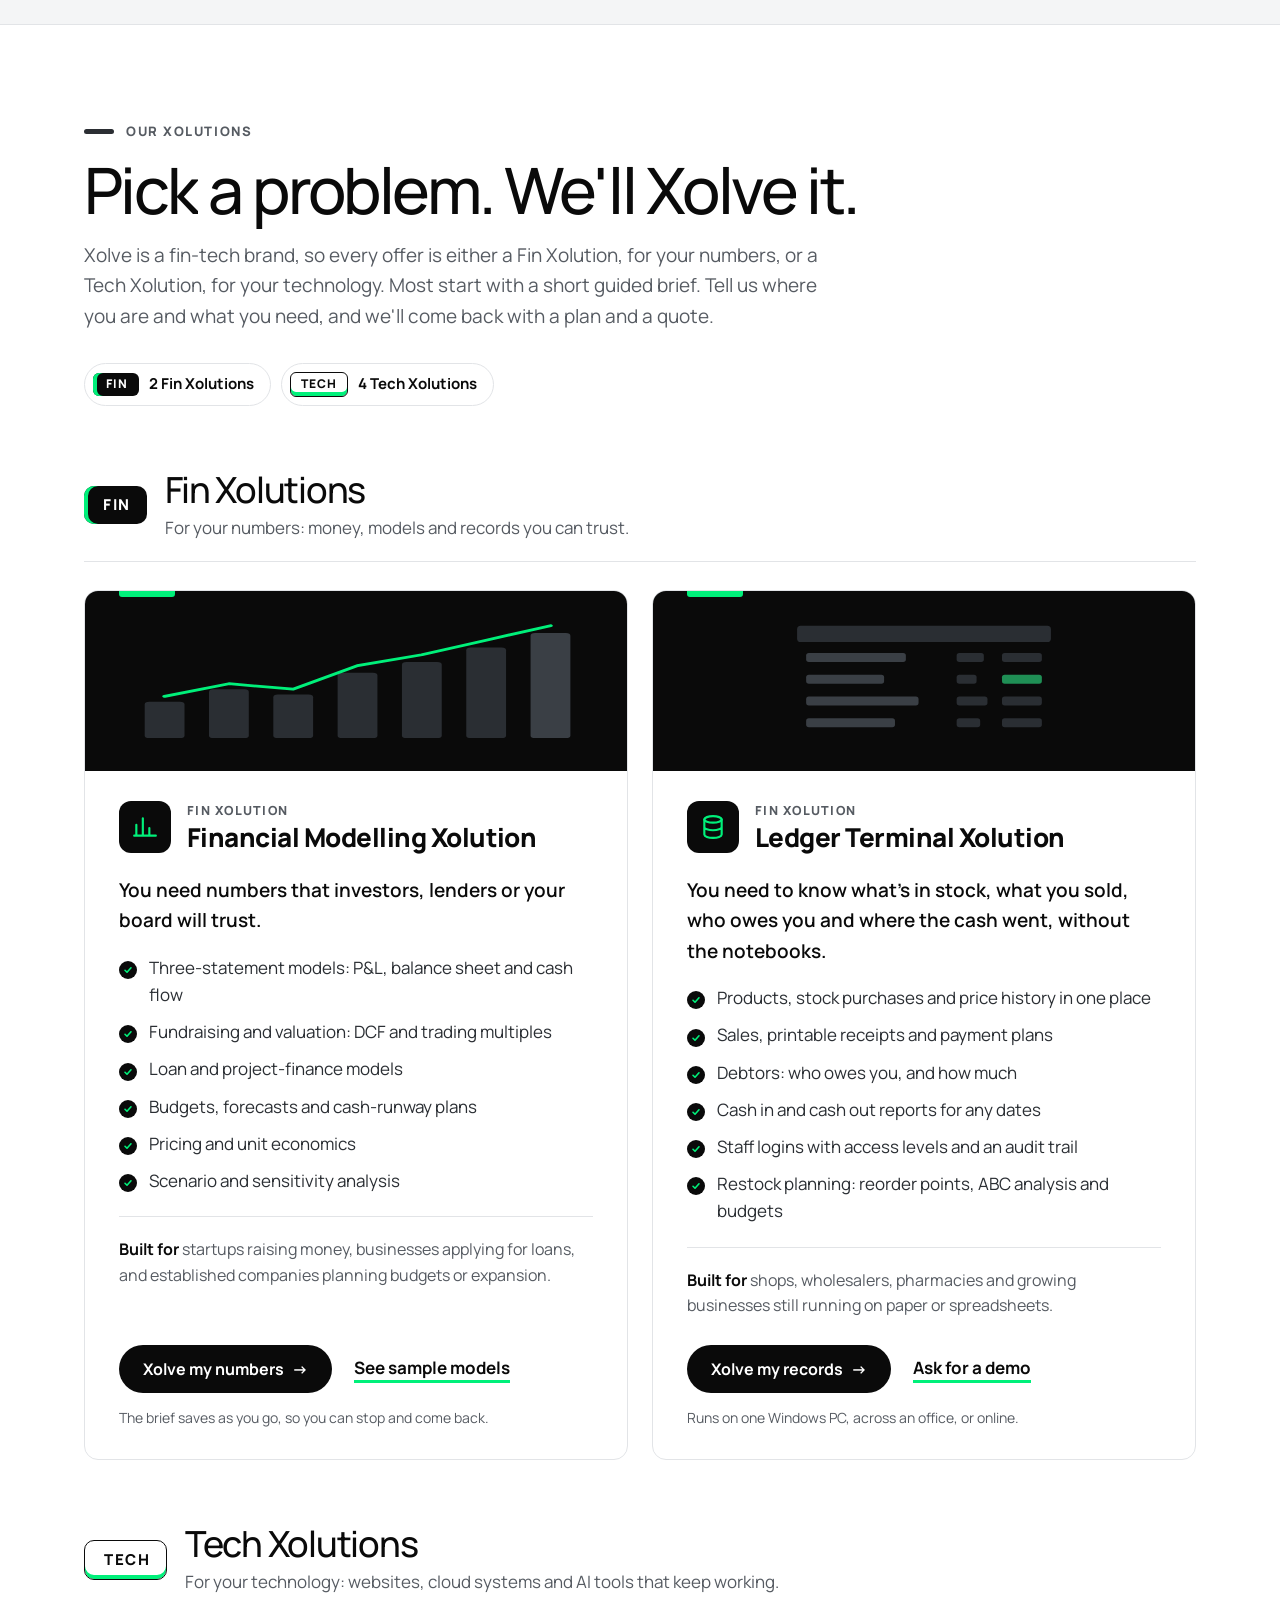
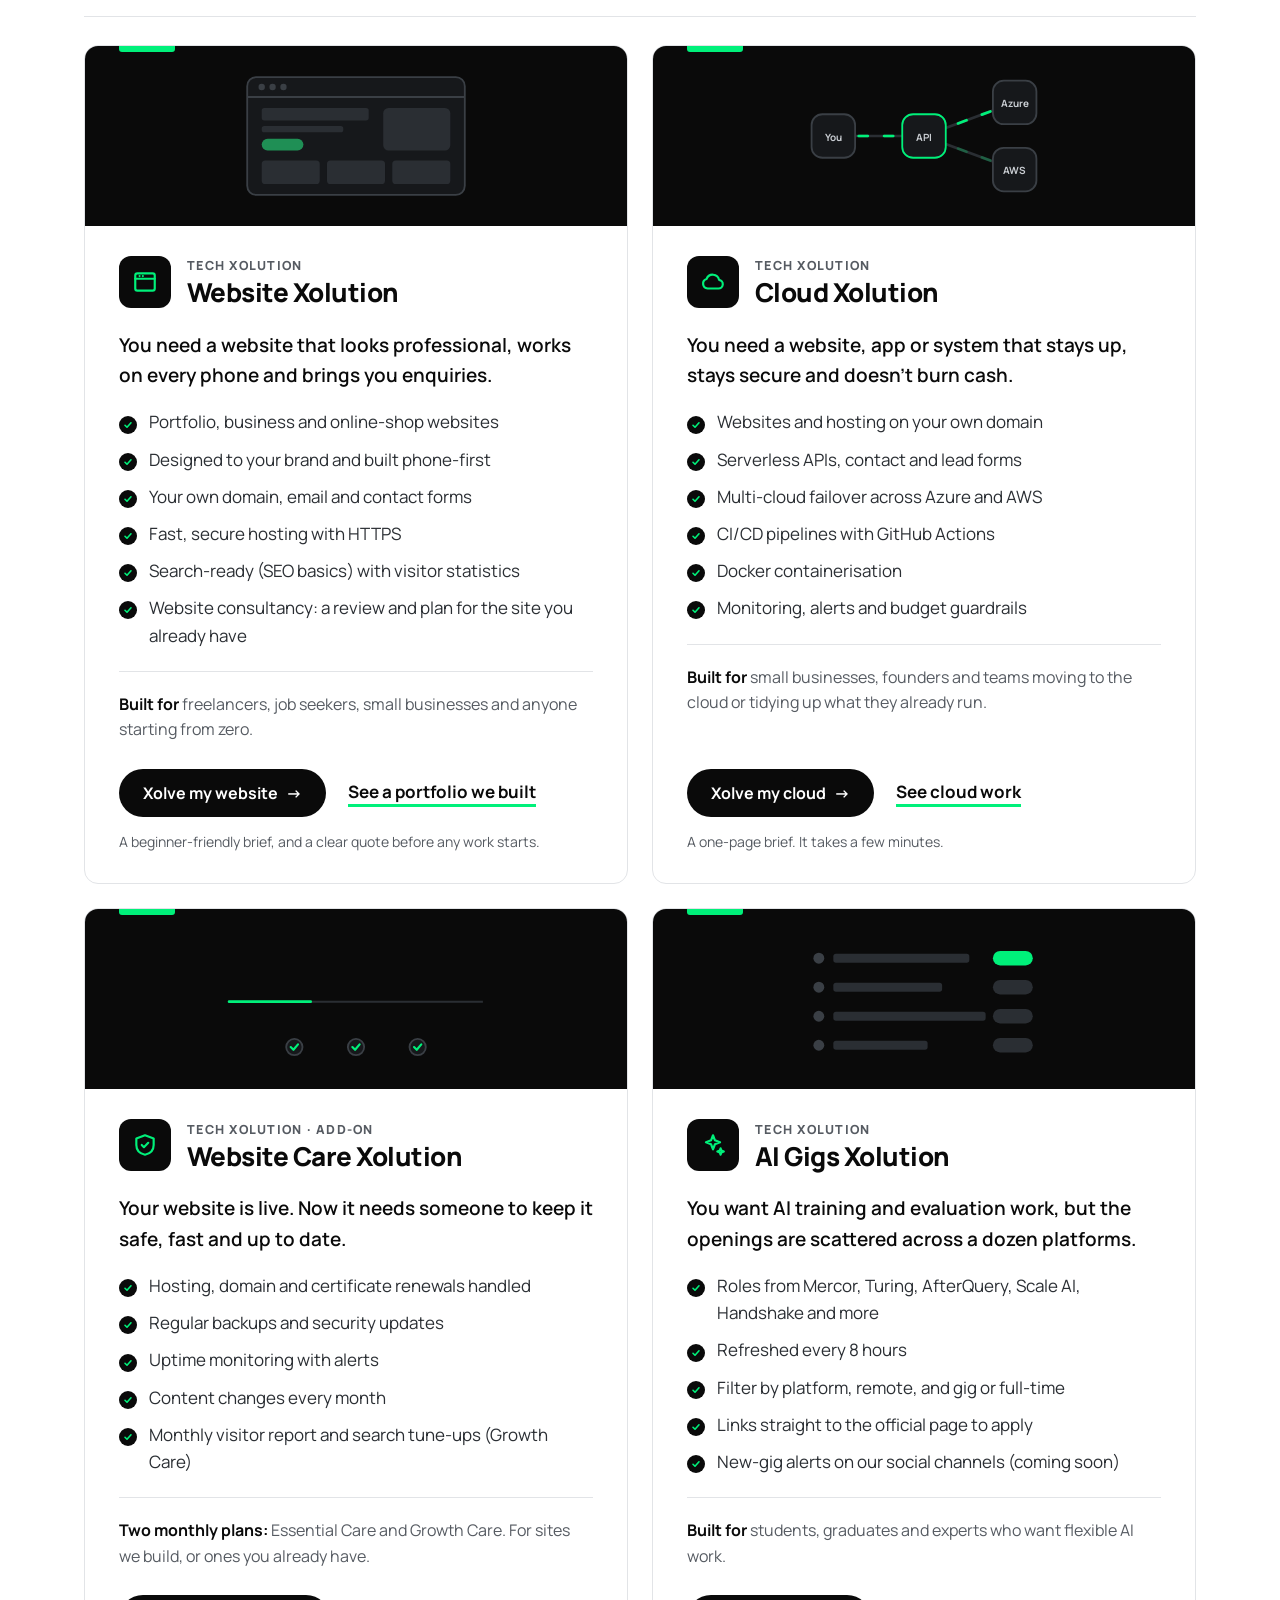
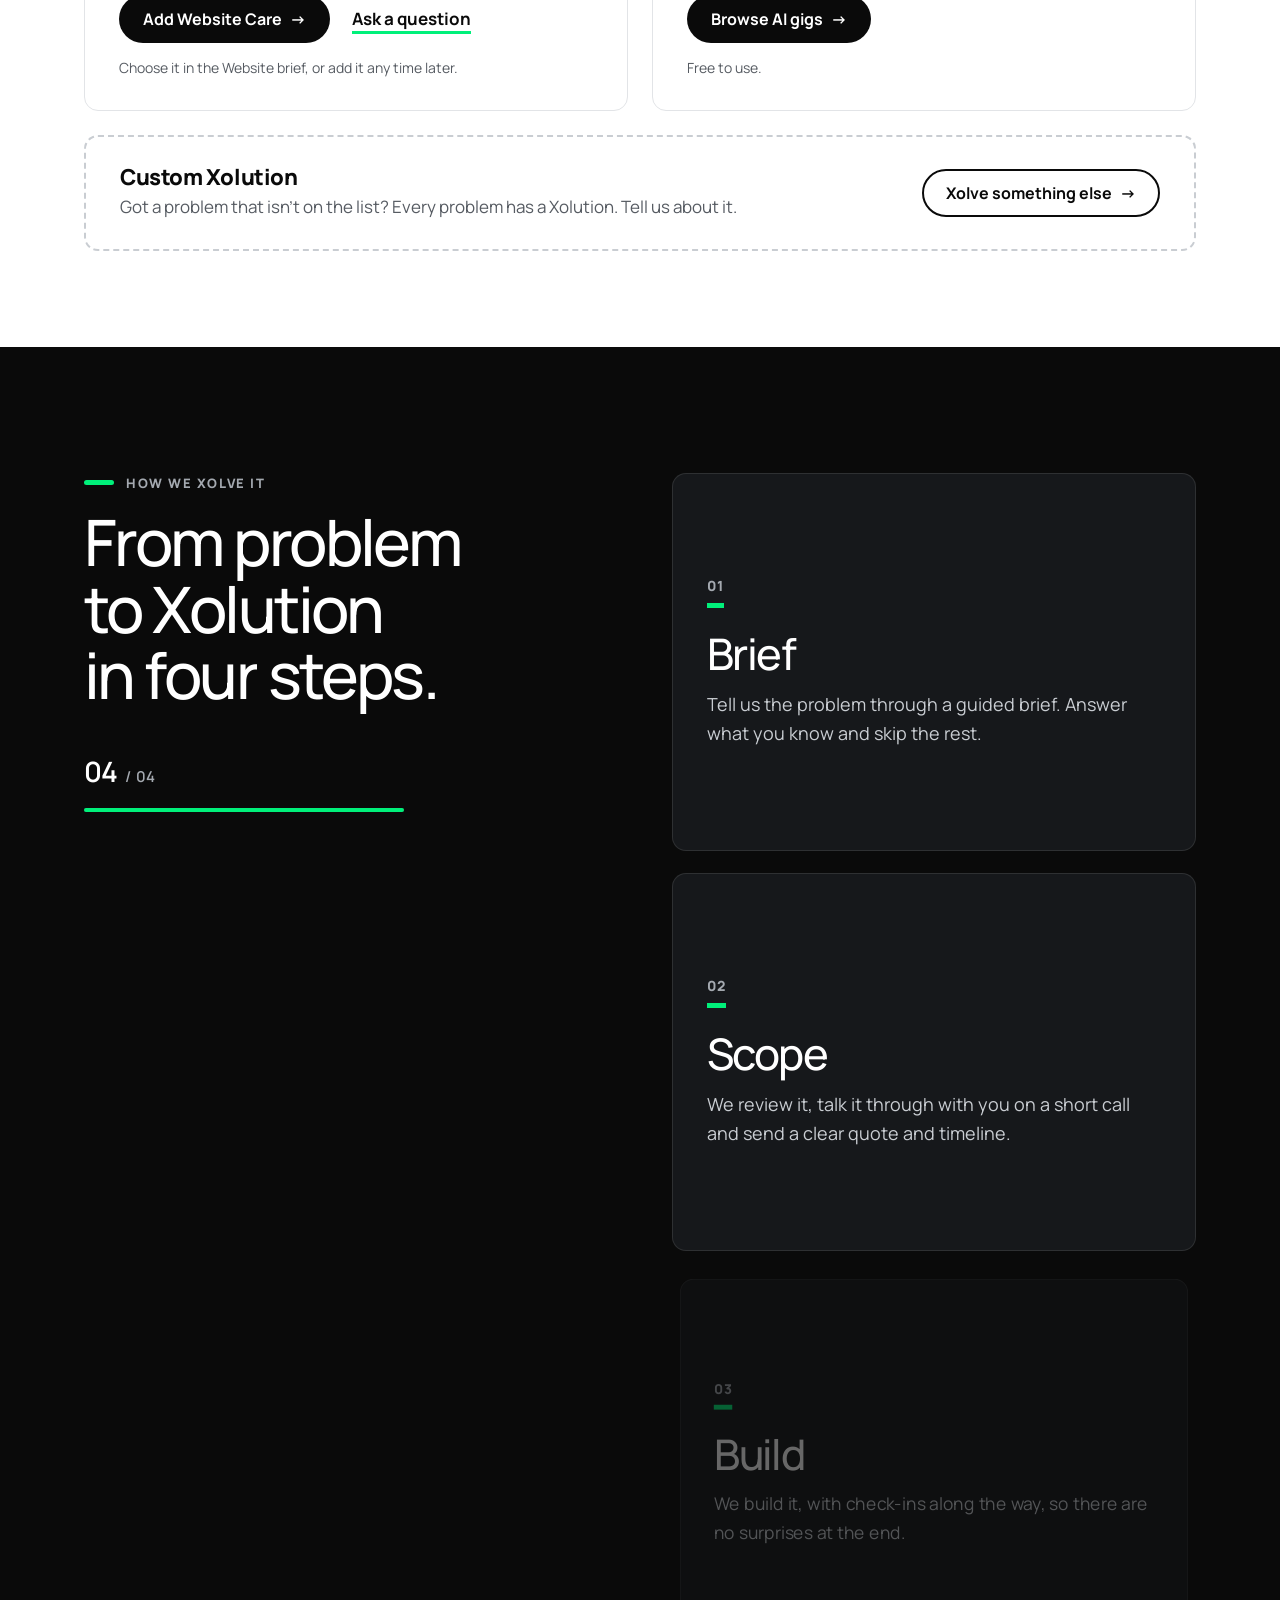
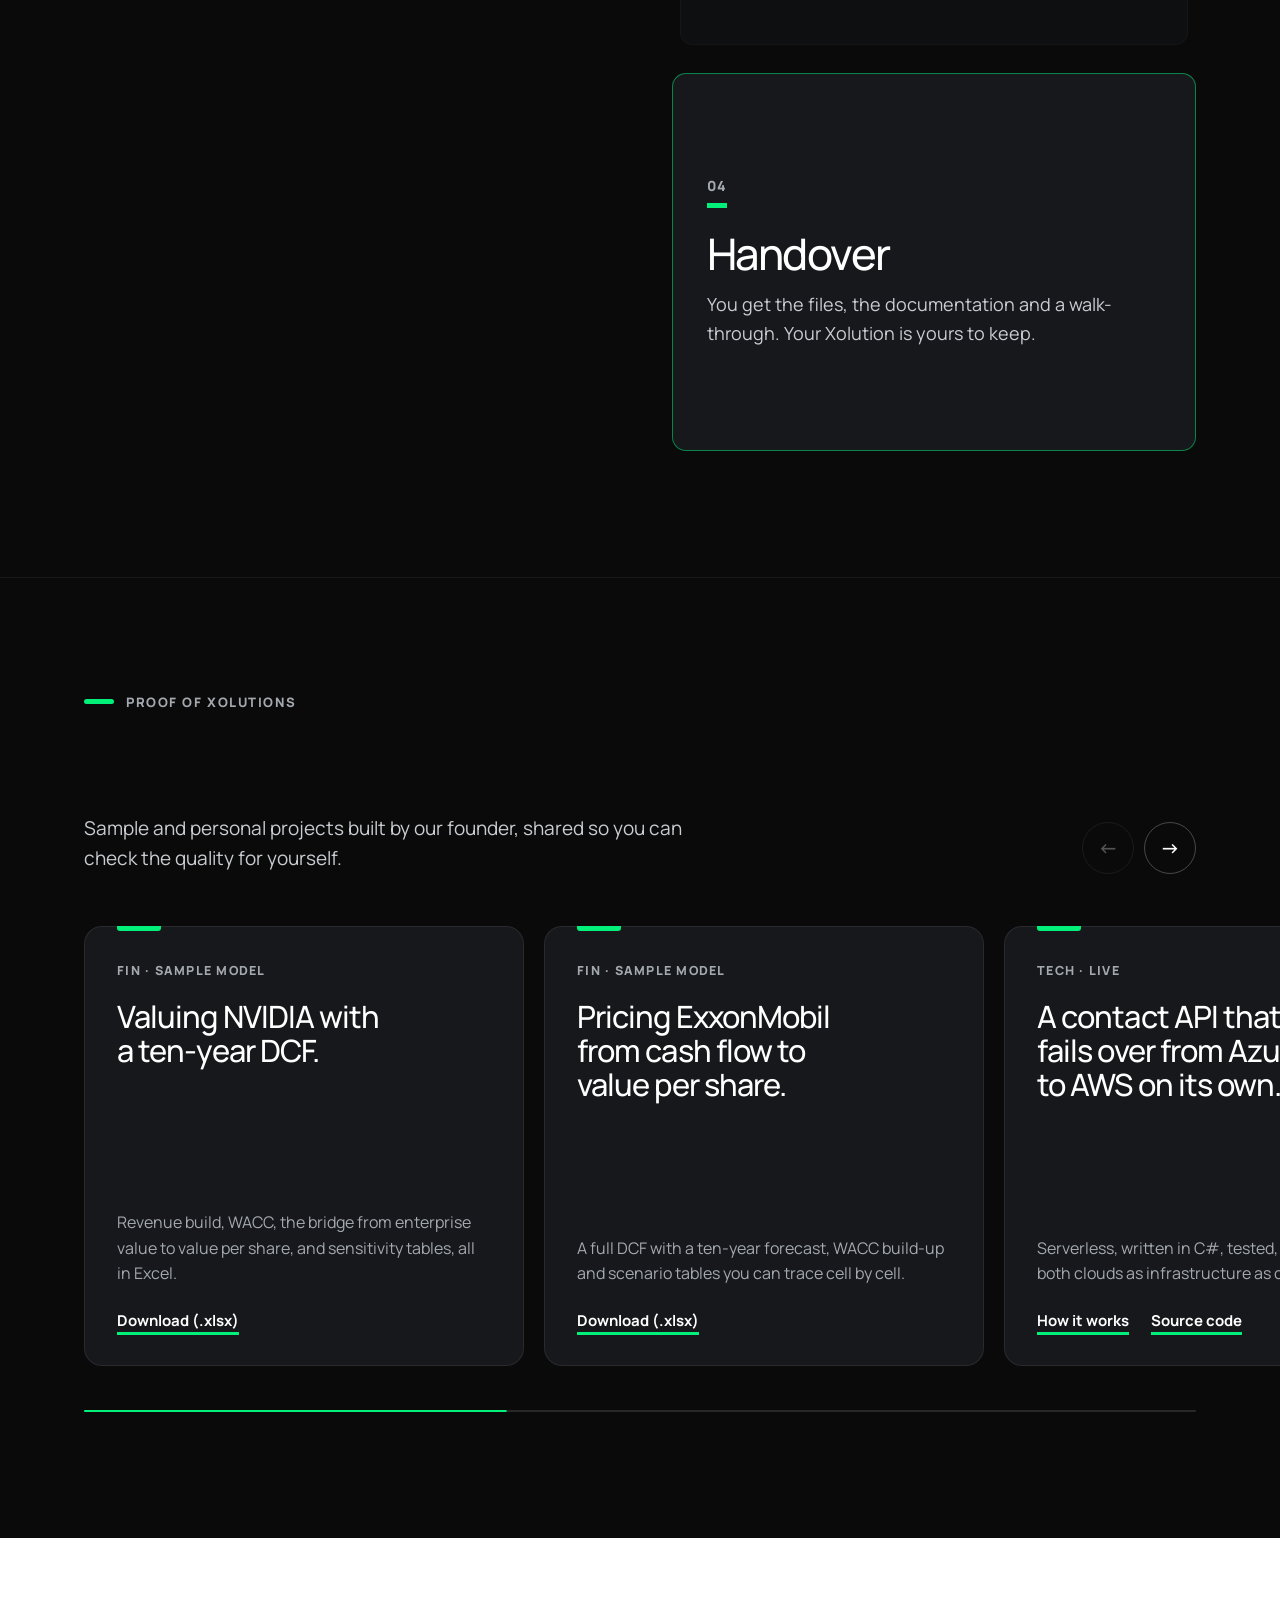
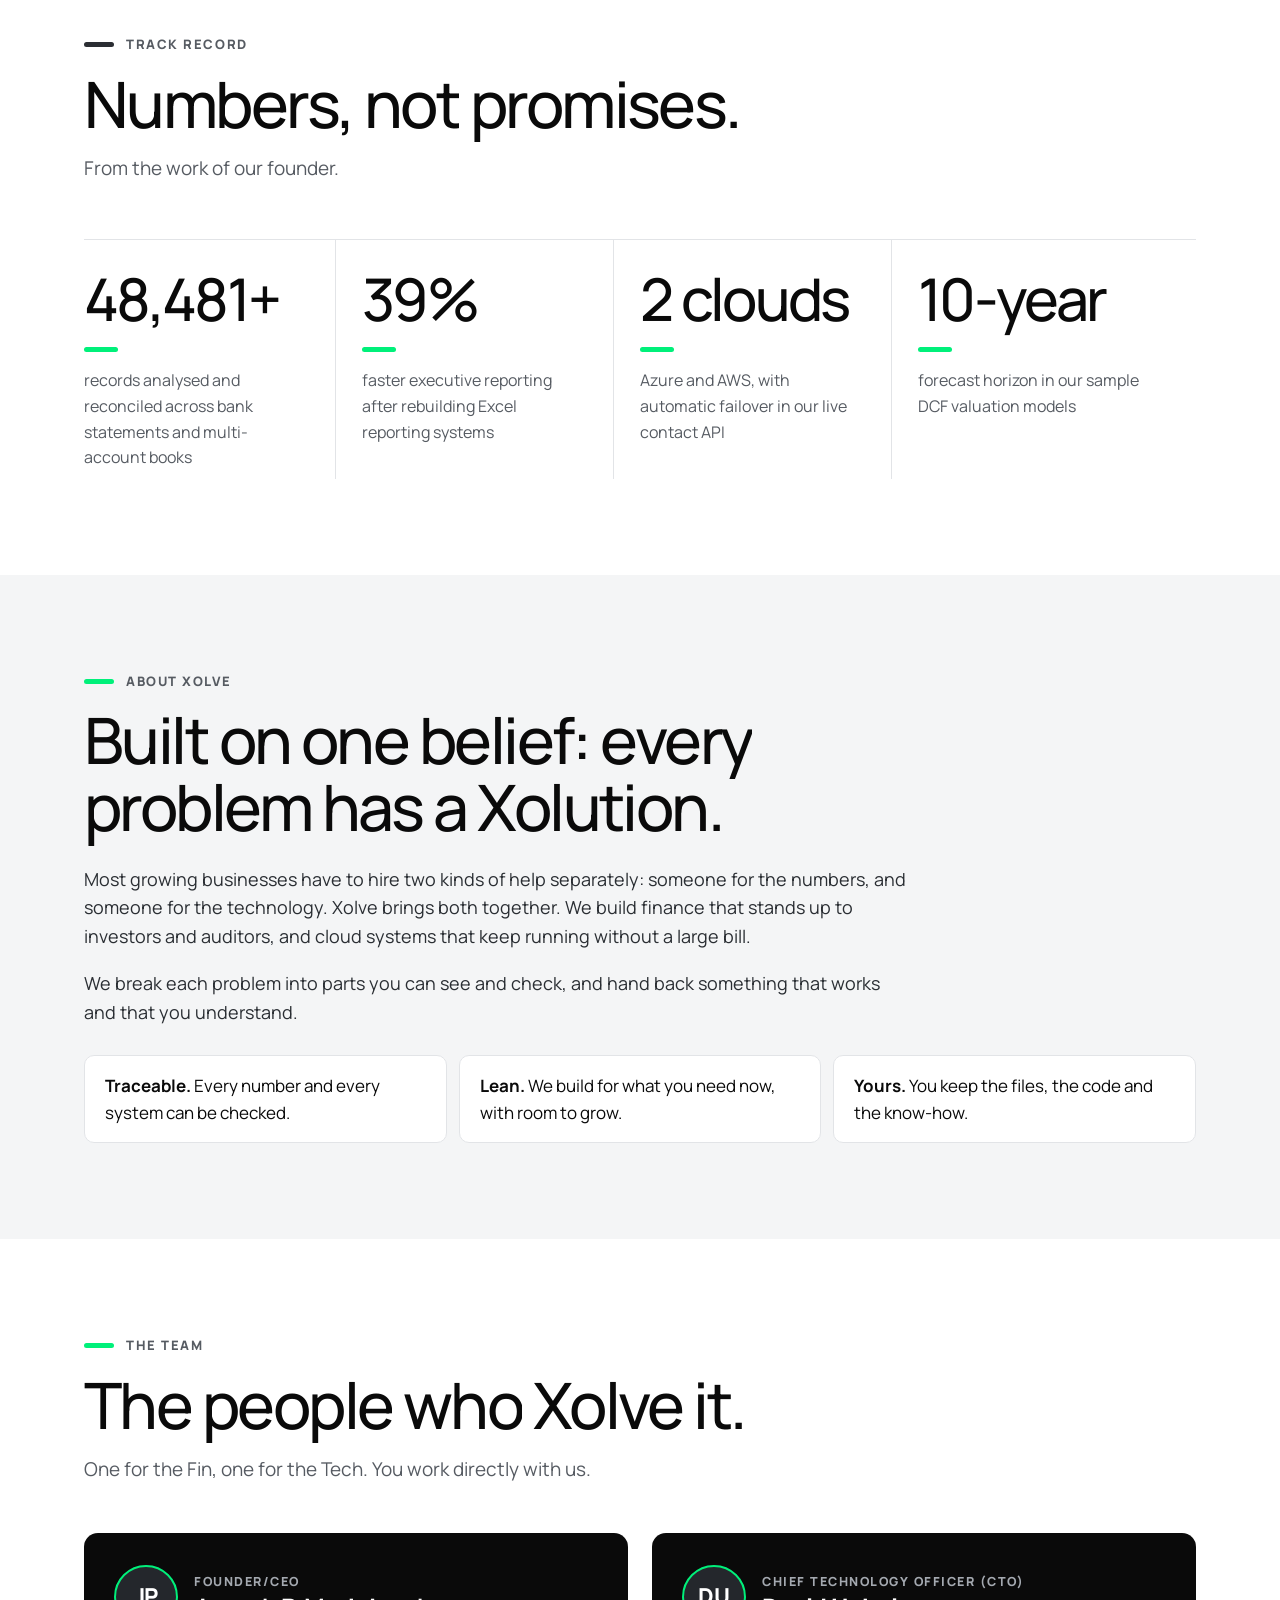
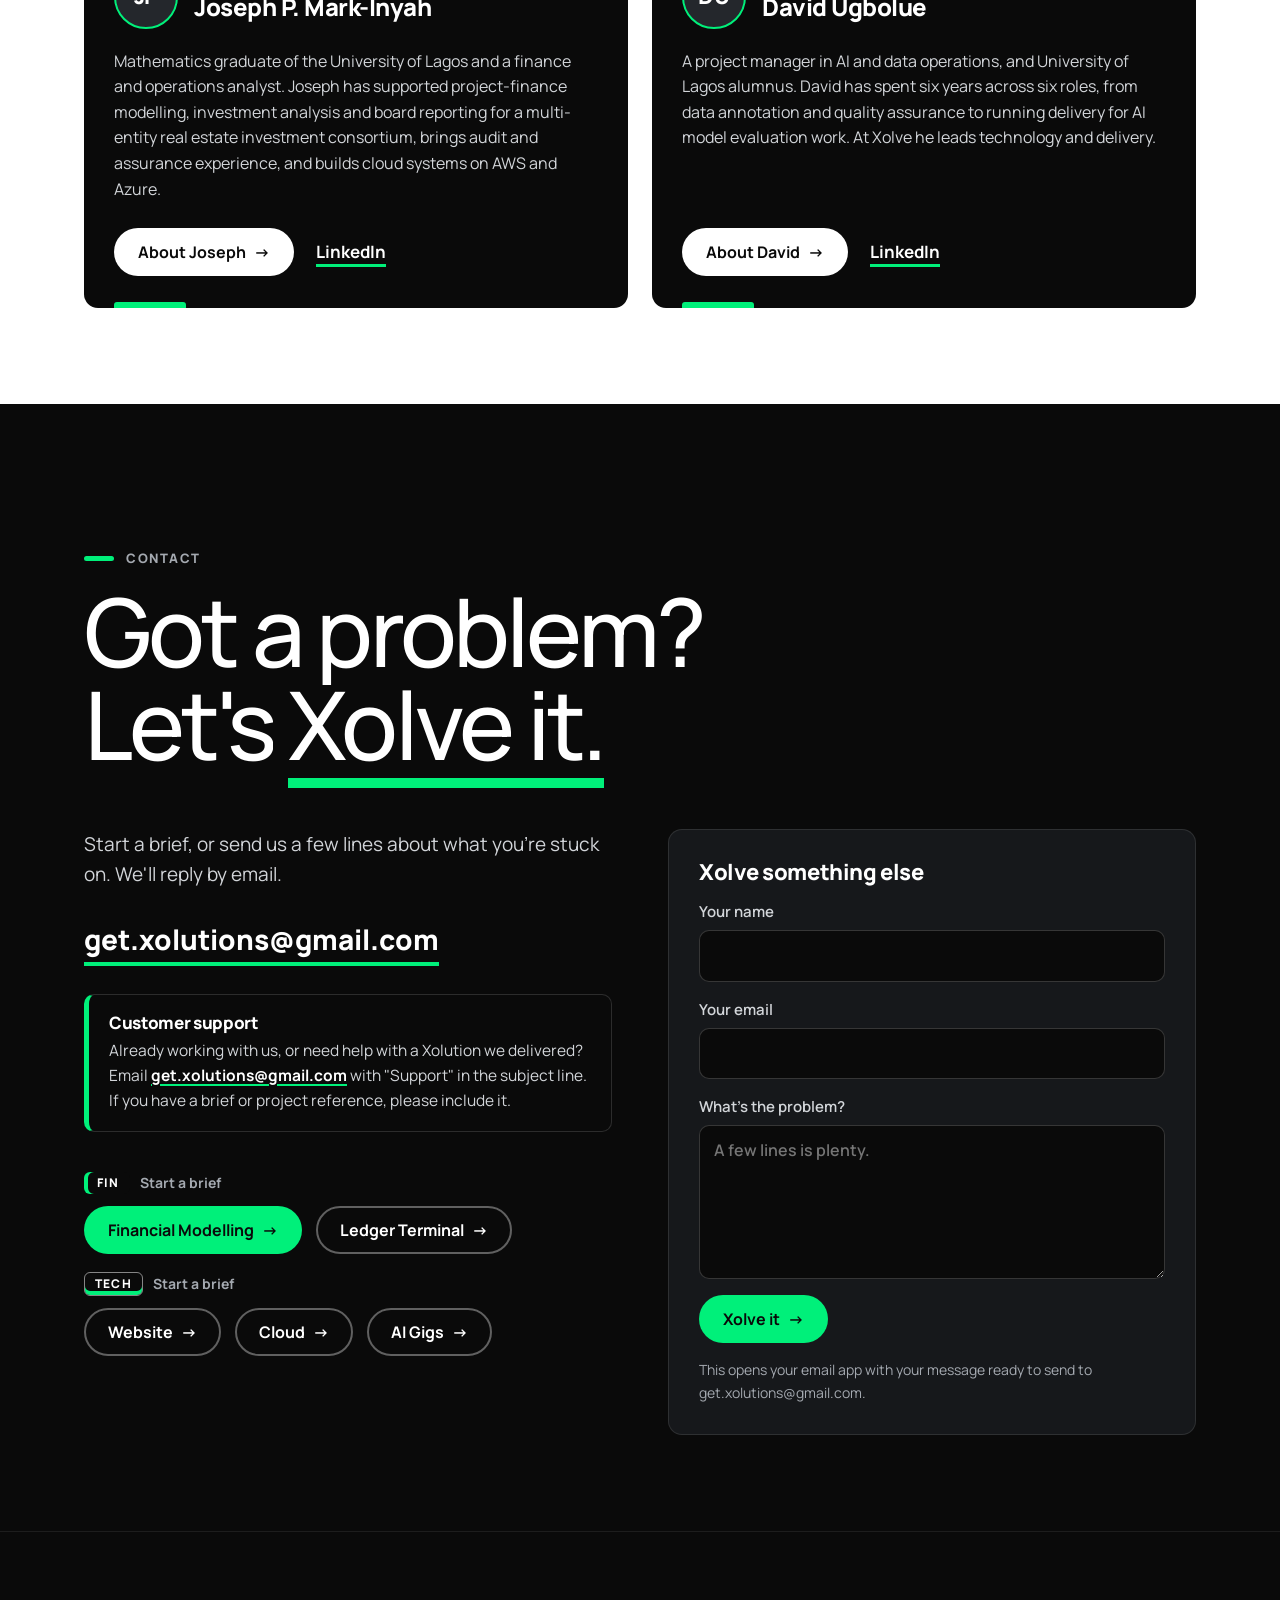
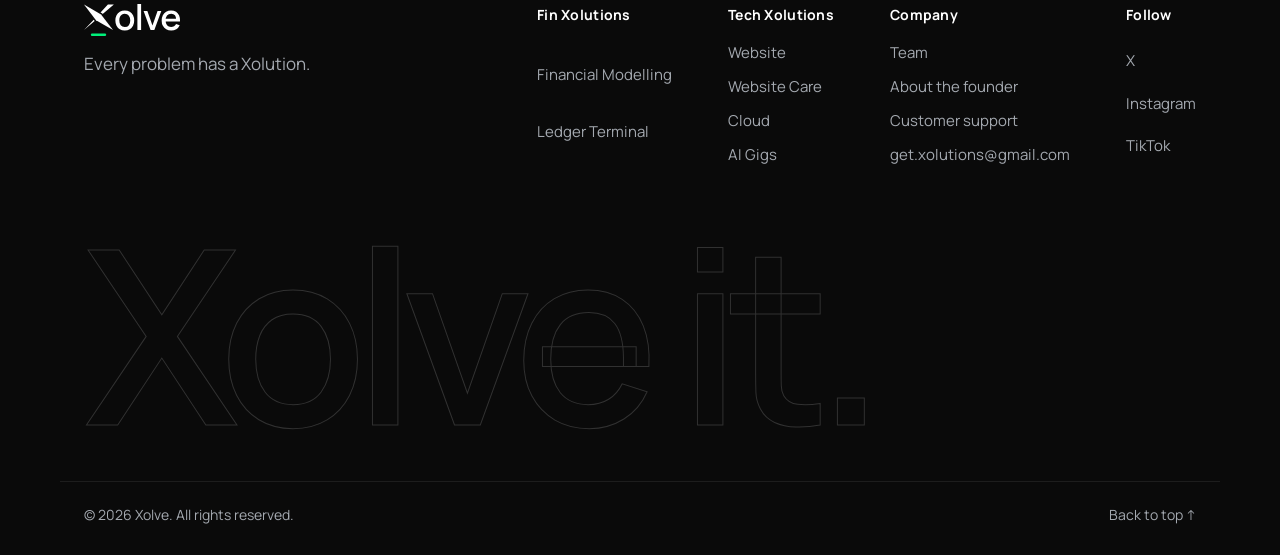
==== commit 0e9a1055: "Add Xolve social accounts (X, Instagram, TikTok) and micro1 referral link Co-Authored-By: Claude Opu" ====
--- a/index.html
+++ b/index.html
@@ -29,7 +29,7 @@
 <link rel="preconnect" href="https://fonts.gstatic.com" crossorigin>
 <link href="https://fonts.googleapis.com/css2?family=Manrope:wght@300;400;500;600;700;800&display=swap" rel="stylesheet">
 <link rel="stylesheet" href="/css/style.css">
-<link rel="stylesheet" href="/css/home.css?v=5">
+<link rel="stylesheet" href="/css/home.css?v=6">
 <link rel="stylesheet" href="/css/bulb.css?v=2">
 <!-- Intro: the logo "switches on" once per visit (skipped with reduced motion). The class is set here so nothing flashes first. -->
 <script>
@@ -715,6 +715,12 @@
         <a href="mailto:get.xolutions@gmail.com?subject=Support%20request">Customer support</a>
         <a href="mailto:get.xolutions@gmail.com">get.xolutions@gmail.com</a>
       </nav>
+      <nav class="foot__nav" aria-label="Follow Xolve">
+        <b>Follow</b>
+        <a href="https://x.com/get_xolutions" target="_blank" rel="noopener">X</a>
+        <a href="https://www.instagram.com/get.xolutions/" target="_blank" rel="noopener">Instagram</a>
+        <a href="https://www.tiktok.com/@get.xolutions" target="_blank" rel="noopener">TikTok</a>
+      </nav>
     </div>
   </div>
   <div class="wrap foot__giant" aria-hidden="true">Xolve it.</div>
--- a/css/home.css
+++ b/css/home.css
@@ -399,7 +399,7 @@
 .contact__briefs .contact__ctas { margin-top: 0; }
 
 /* footer columns */
-.foot__cols { display: grid; grid-template-columns: repeat(3, auto); gap: 24px 56px; }
+.foot__cols { display: grid; grid-template-columns: repeat(4, auto); gap: 24px 56px; }
 .foot__nav b { color: var(--paper); font-size: 14px; letter-spacing: .02em; margin-bottom: 4px; }
 
 @media (max-width: 860px) {
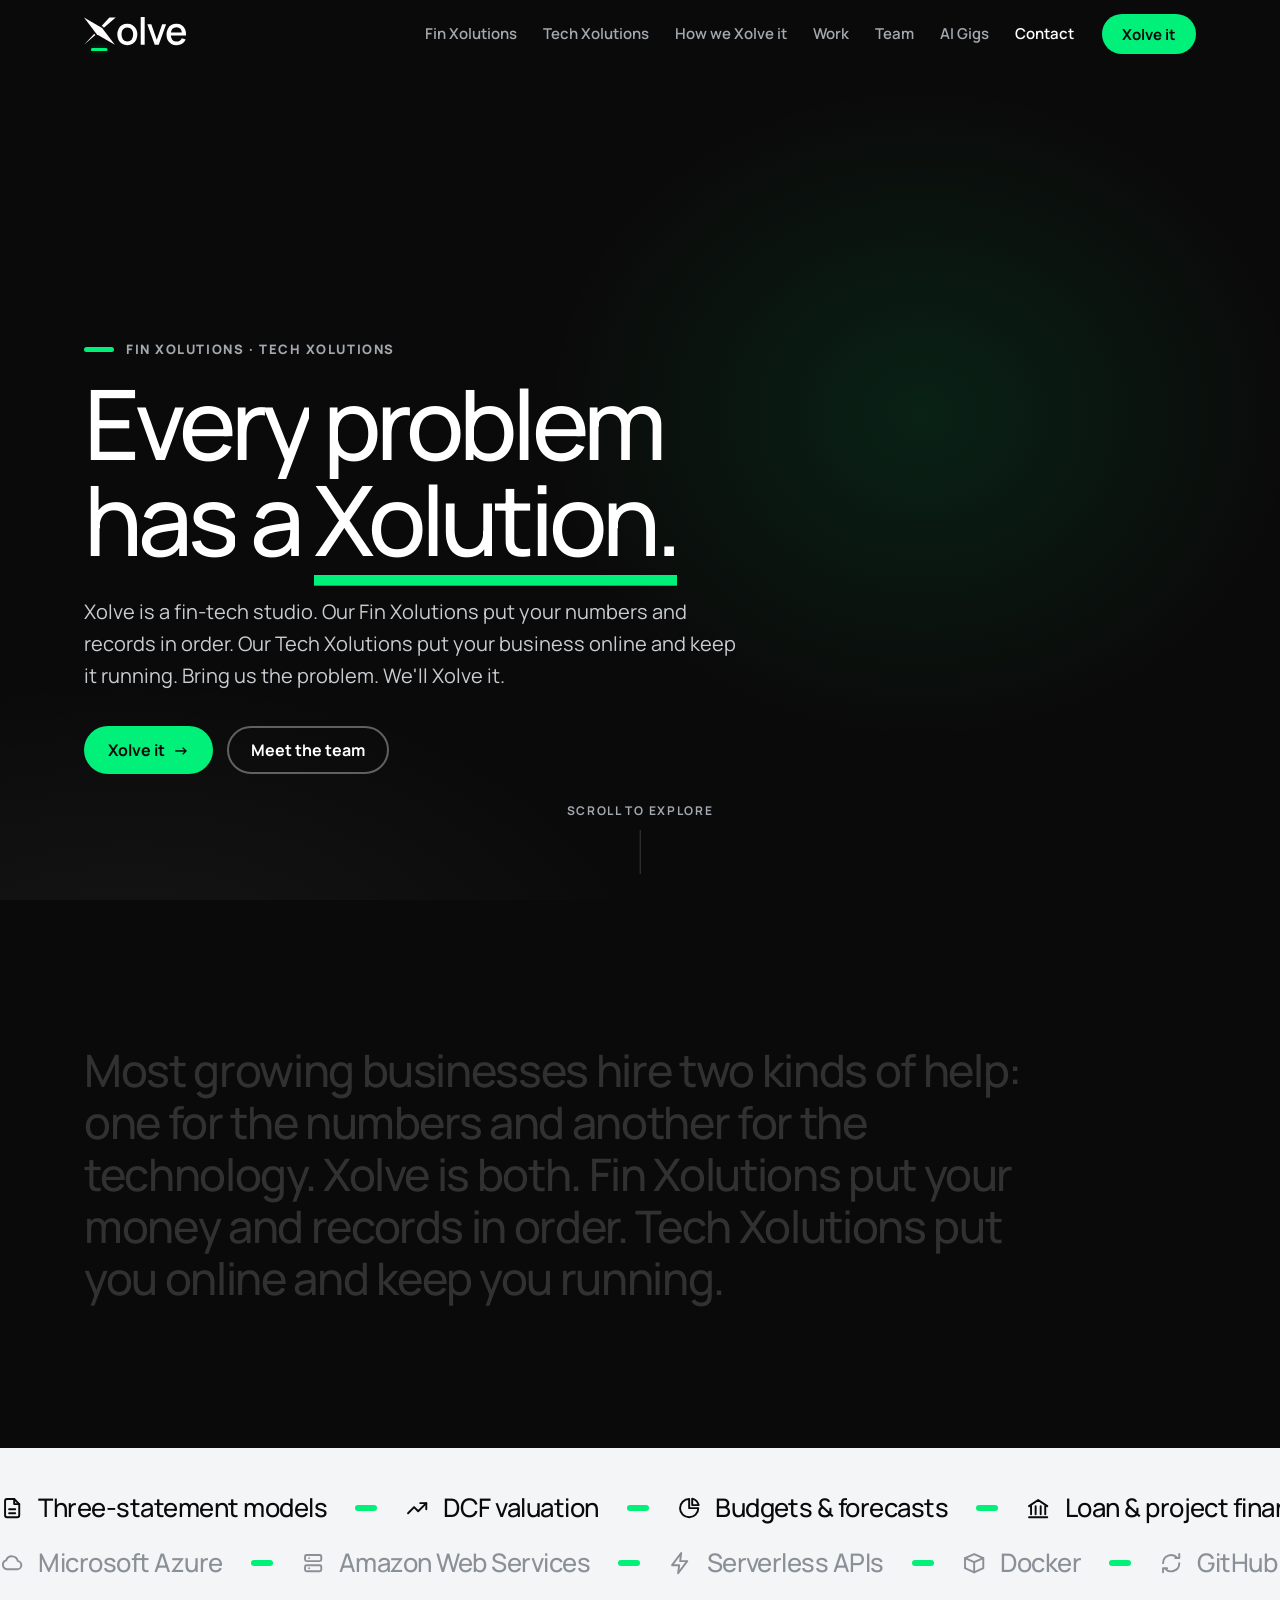
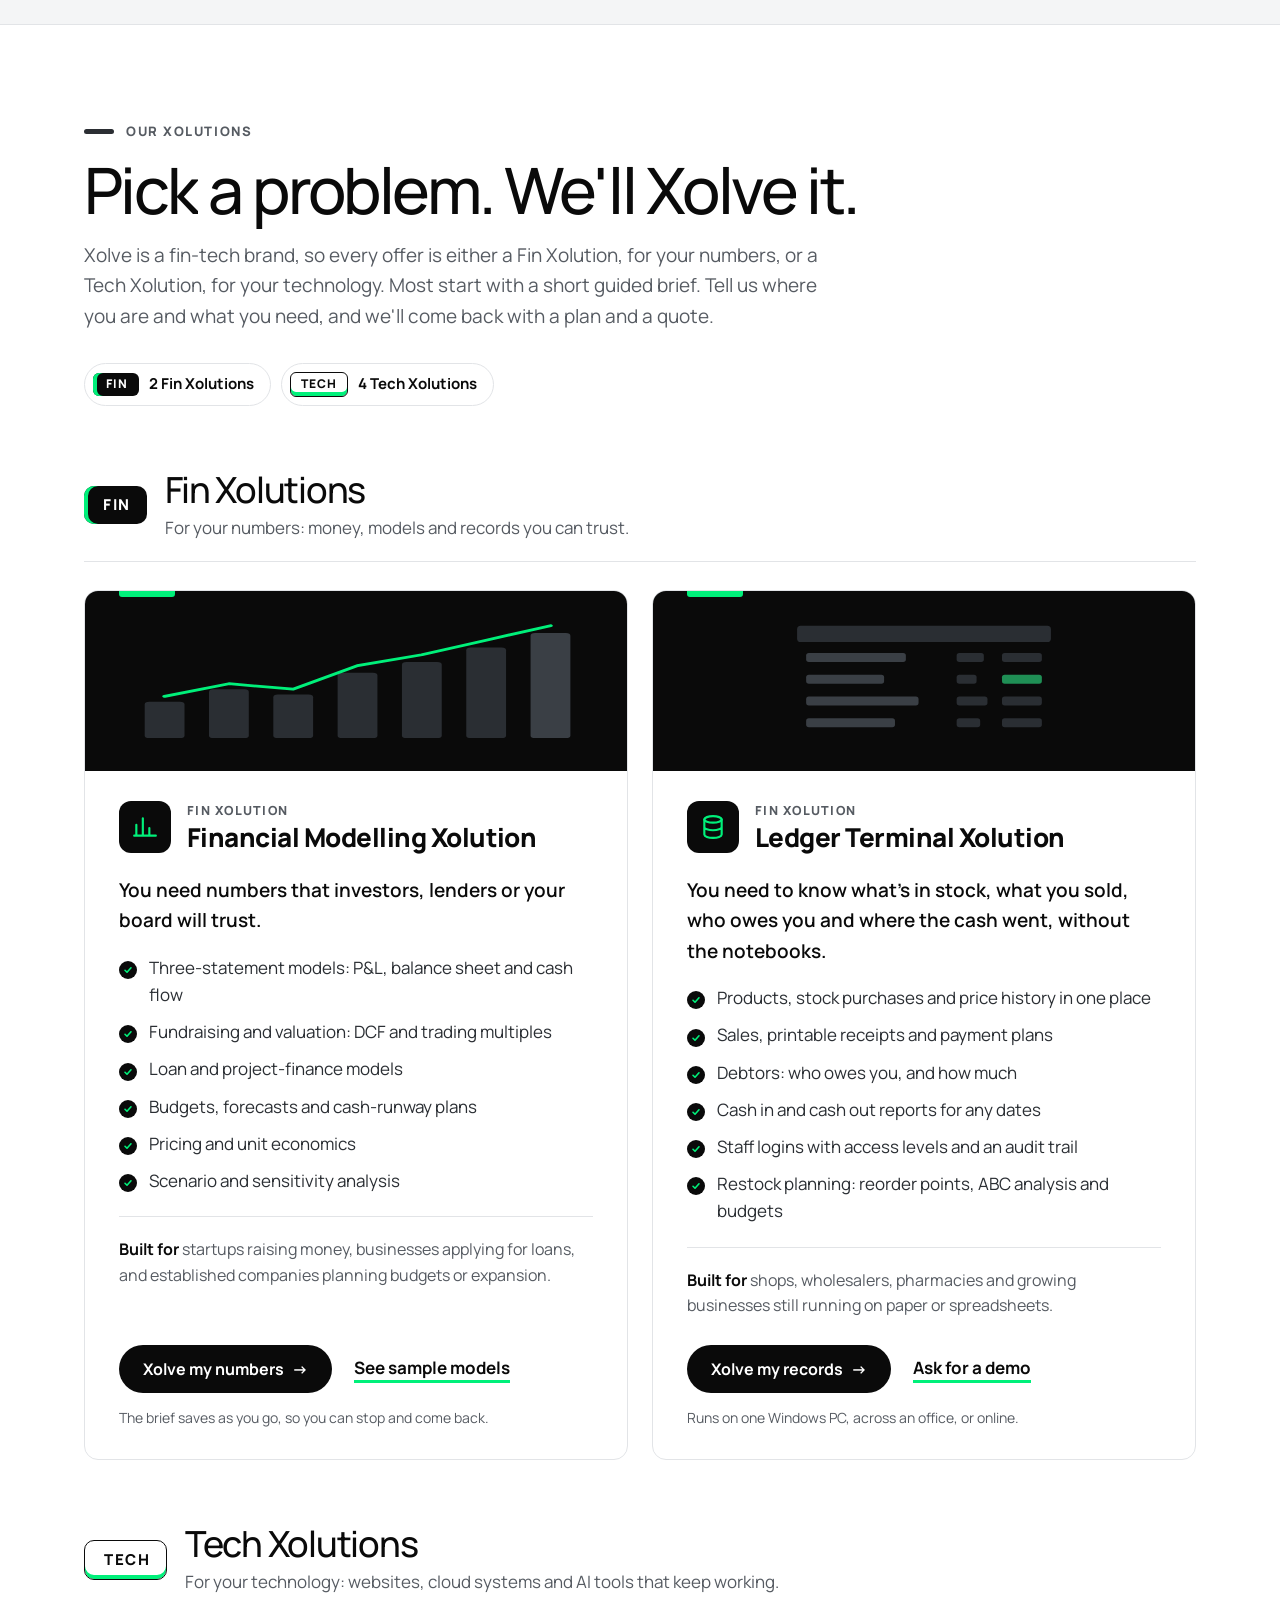
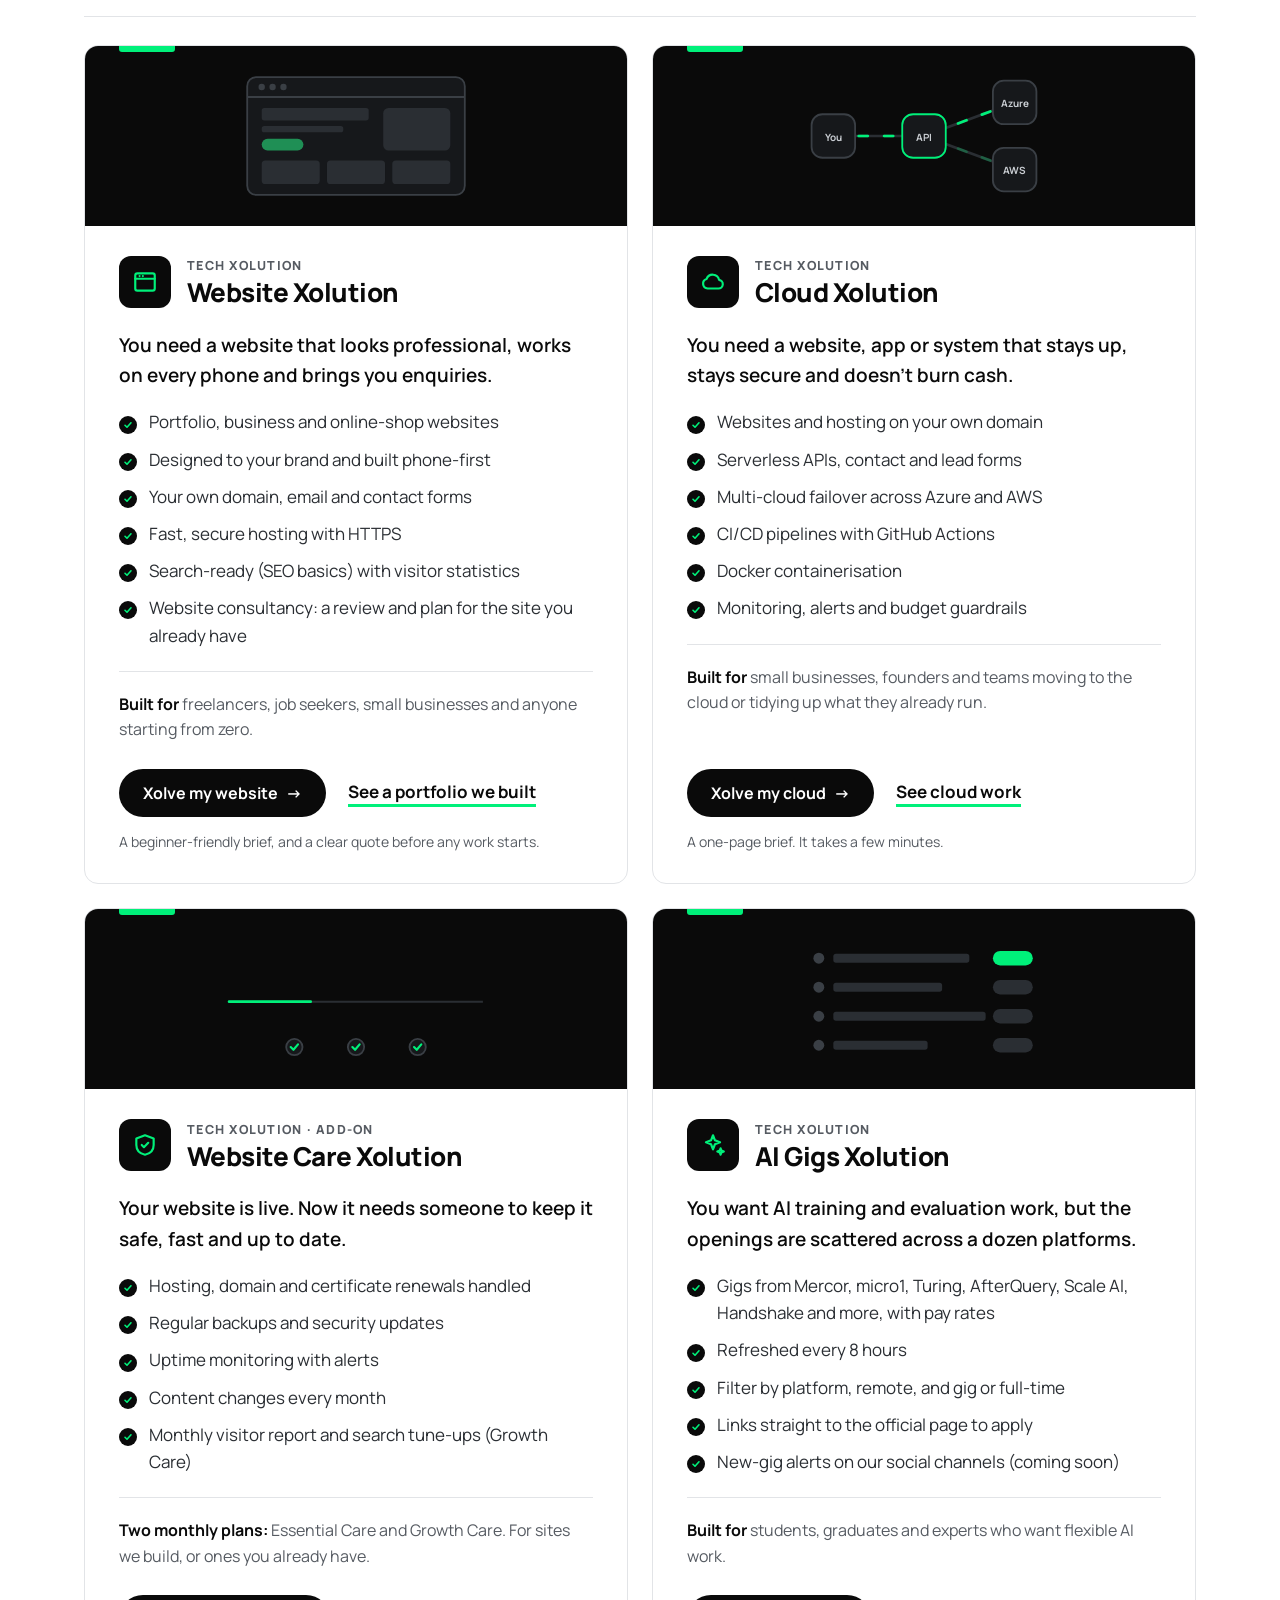
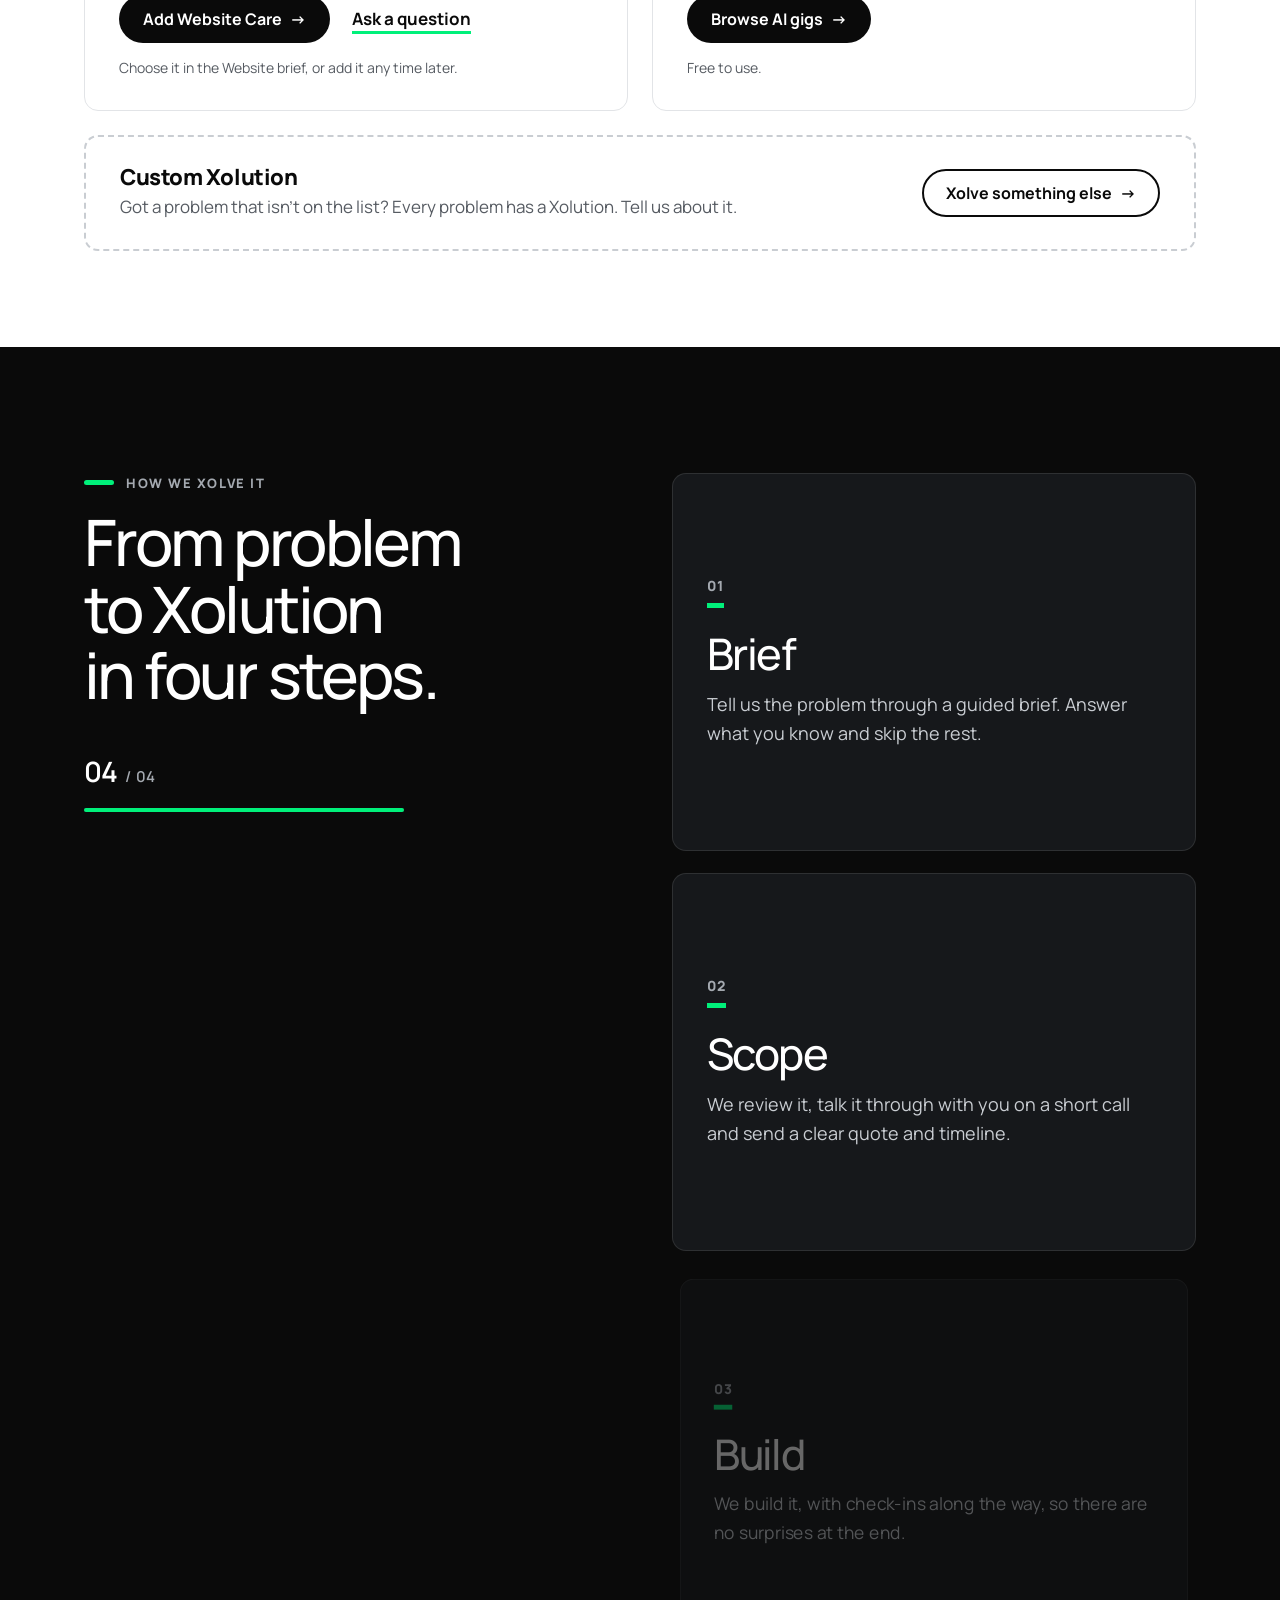
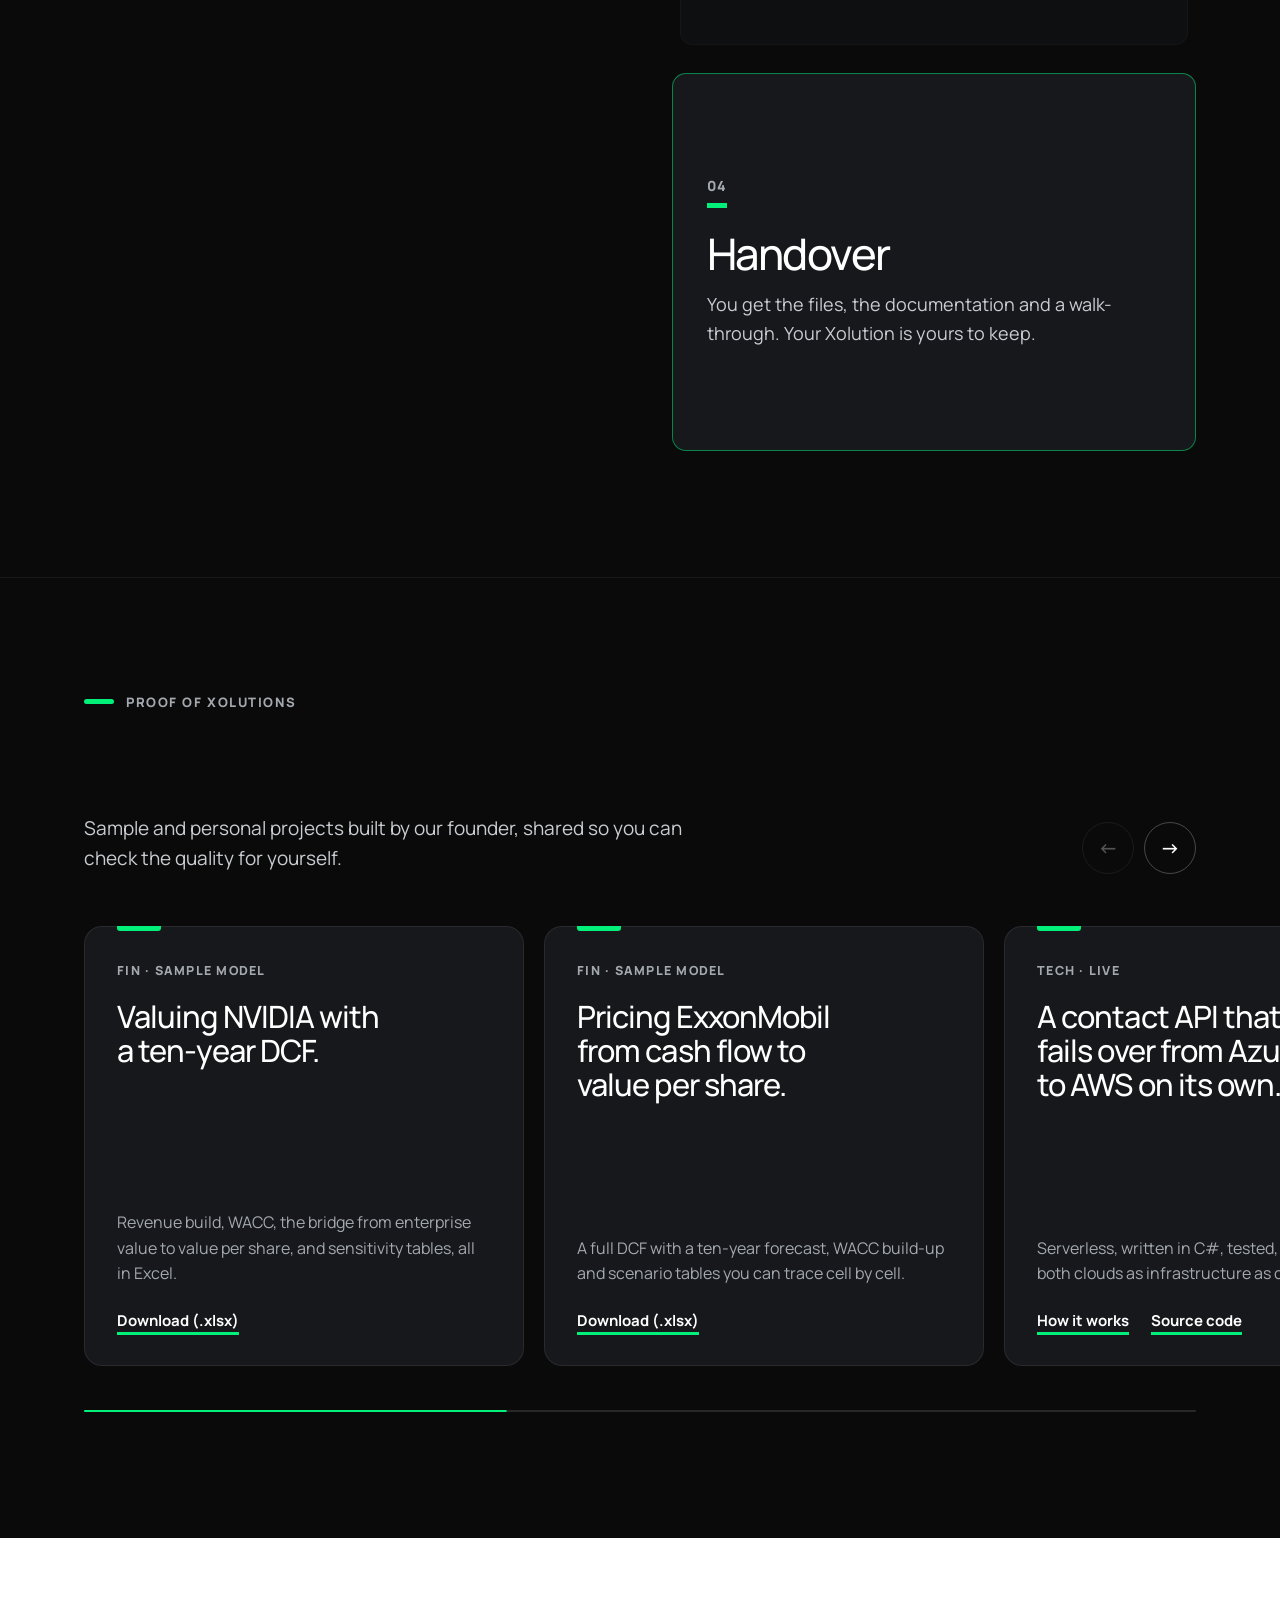
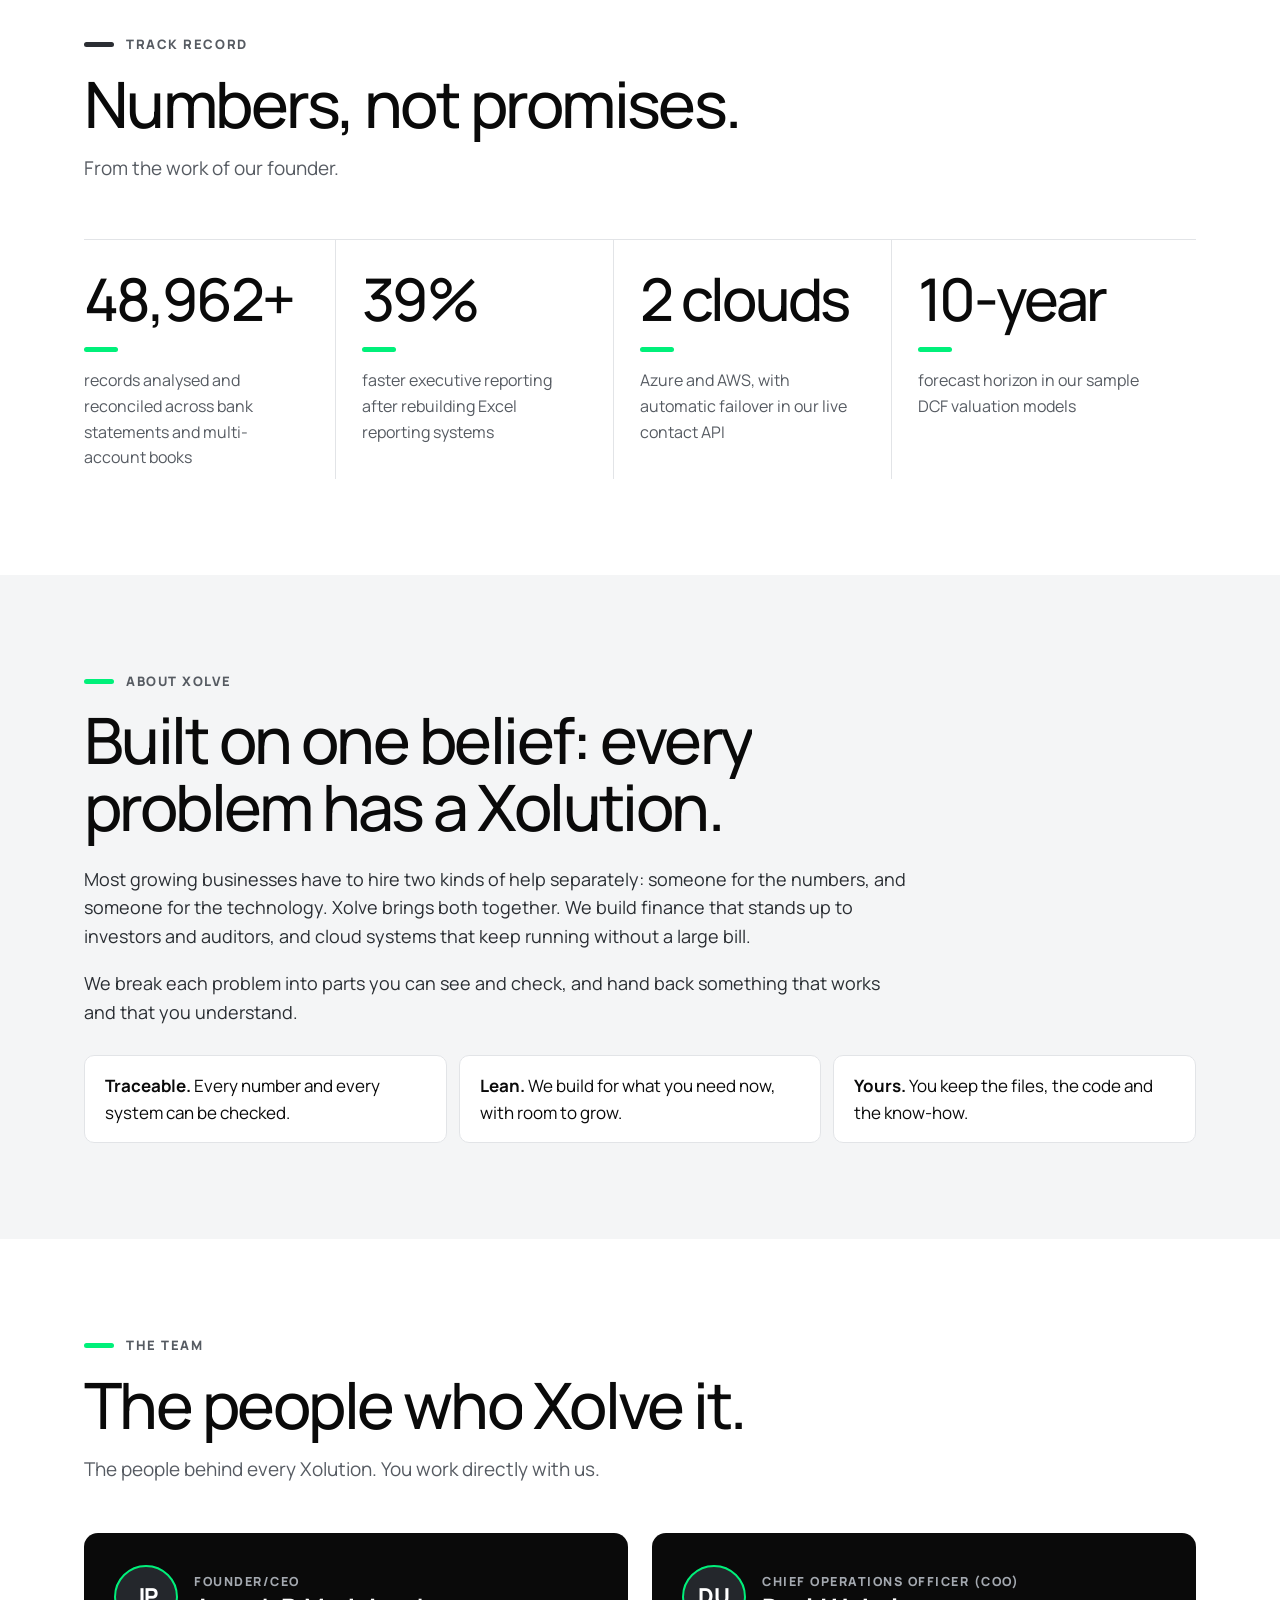
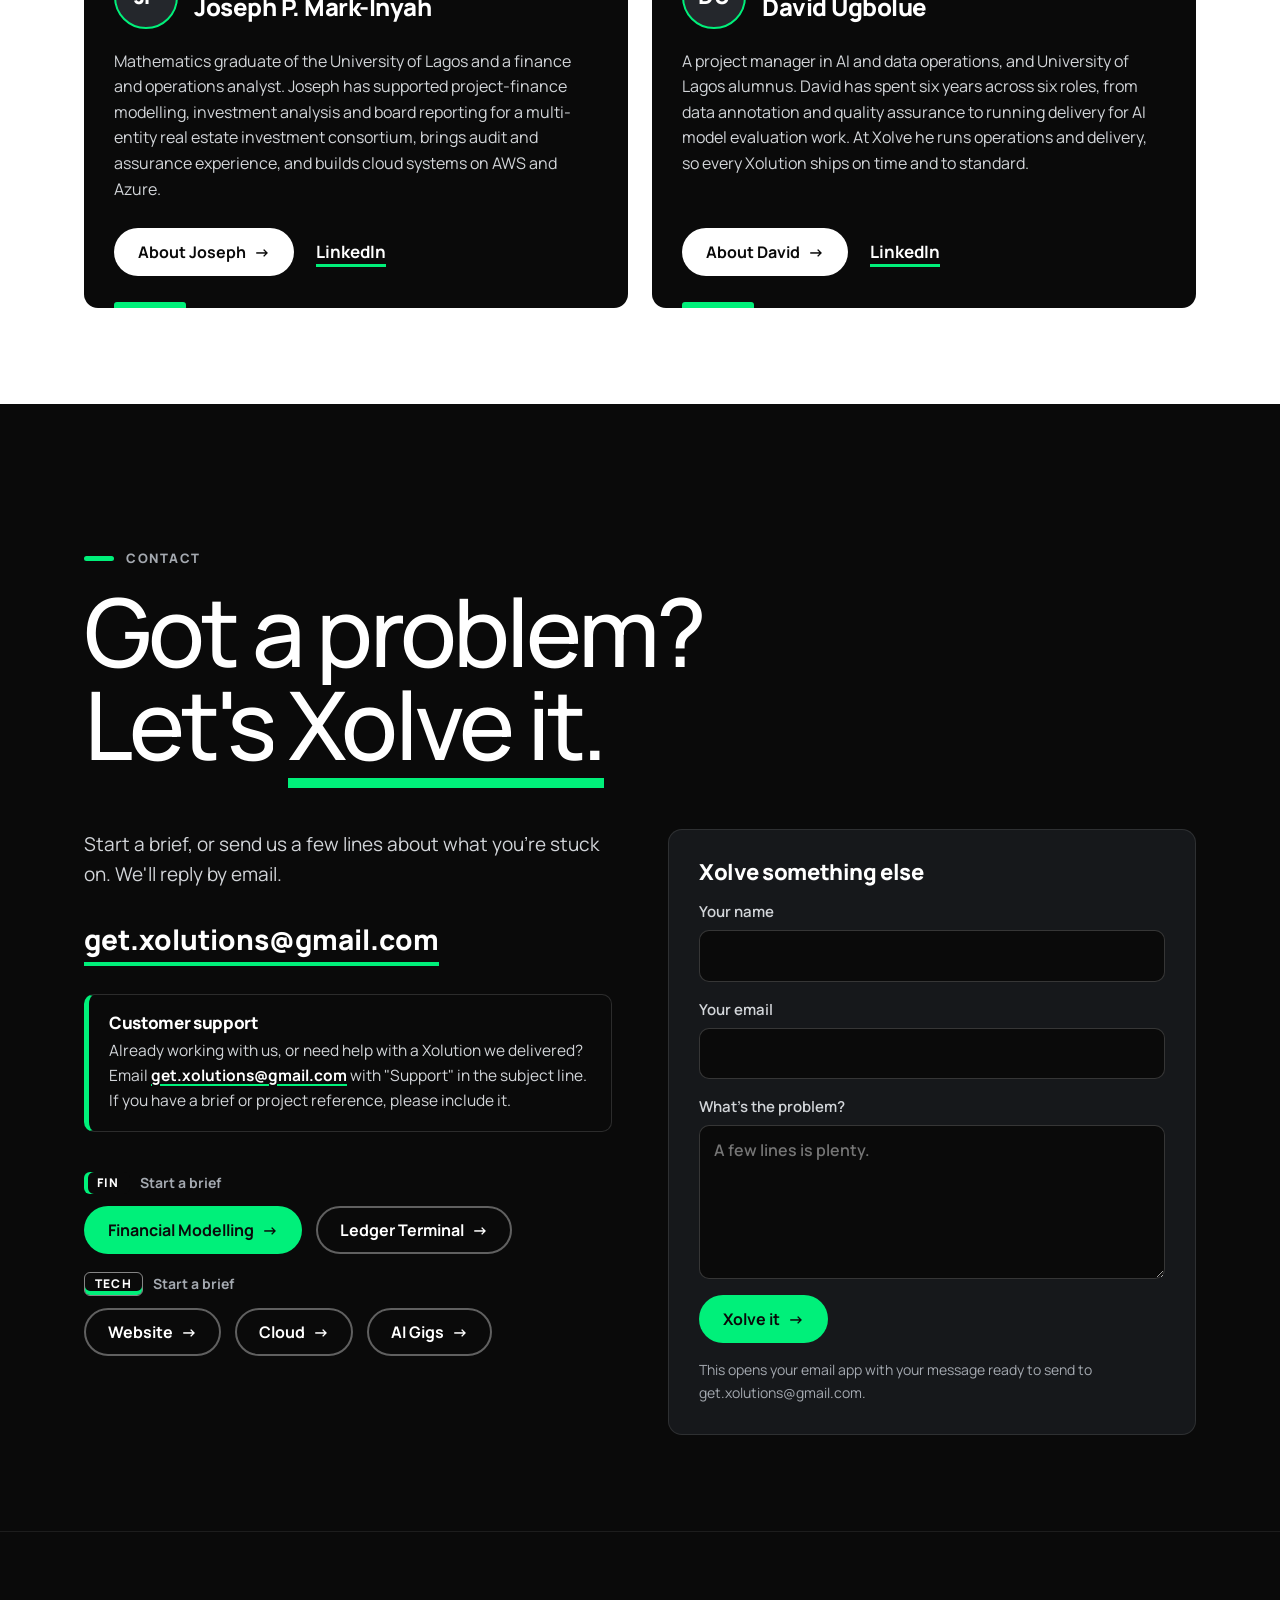
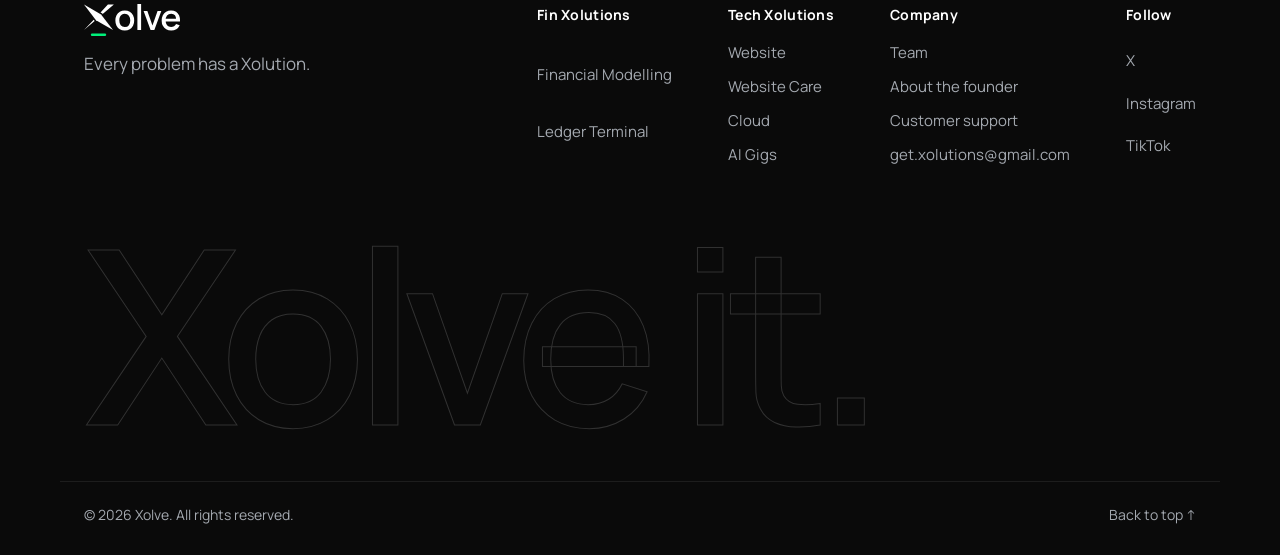
==== commit 975a6128: "AI Gigs: Mercor and micro1 marketplace gigs with referral links and pay; David is now COO Co-Authore" ====
--- a/index.html
+++ b/index.html
@@ -423,7 +423,7 @@
           </div>
           <p class="xol__problem">You want AI training and evaluation work, but the openings are scattered across a dozen platforms.</p>
           <ul class="ticks">
-            <li>Roles from Mercor, Turing, AfterQuery, Scale AI, Handshake and more</li>
+            <li>Gigs from Mercor, micro1, Turing, AfterQuery, Scale AI, Handshake and more, with pay rates</li>
             <li>Refreshed every 8 hours</li>
             <li>Filter by platform, remote, and gig or full-time</li>
             <li>Links straight to the official page to apply</li>
@@ -604,7 +604,7 @@
     <div class="sec-head">
       <p class="kicker">The team</p>
       <h2 id="team-title" data-split>The people who Xolve it.</h2>
-      <p class="section__lead">One for the Fin, one for the Tech. You work directly with us.</p>
+      <p class="section__lead">The people behind every Xolution. You work directly with us.</p>
     </div>
     <div class="team__grid">
       <article class="founder" aria-labelledby="founder-name" data-xfield>
@@ -625,11 +625,11 @@
         <div class="founder__top">
           <span class="founder__mono" aria-hidden="true">DU</span>
           <div>
-            <p class="founder__role">Chief Technology Officer (CTO)</p>
+            <p class="founder__role">Chief Operations Officer (COO)</p>
             <h3 id="cto-name">David Ugbolue</h3>
           </div>
         </div>
-        <p>A project manager in AI and data operations, and University of Lagos alumnus. David has spent six years across six roles, from data annotation and quality assurance to running delivery for AI model evaluation work. At Xolve he leads technology and delivery.</p>
+        <p>A project manager in AI and data operations, and University of Lagos alumnus. David has spent six years across six roles, from data annotation and quality assurance to running delivery for AI model evaluation work. At Xolve he runs operations and delivery, so every Xolution ships on time and to standard.</p>
         <div class="founder__links">
           <a class="btn btn--ink" href="https://davidugbolue-site.ugbolued.workers.dev/" target="_blank" rel="noopener">About David <span aria-hidden="true">→</span></a>
           <a class="link" href="https://www.linkedin.com/in/david-ugbolue-45a78419a" target="_blank" rel="noopener">LinkedIn</a>
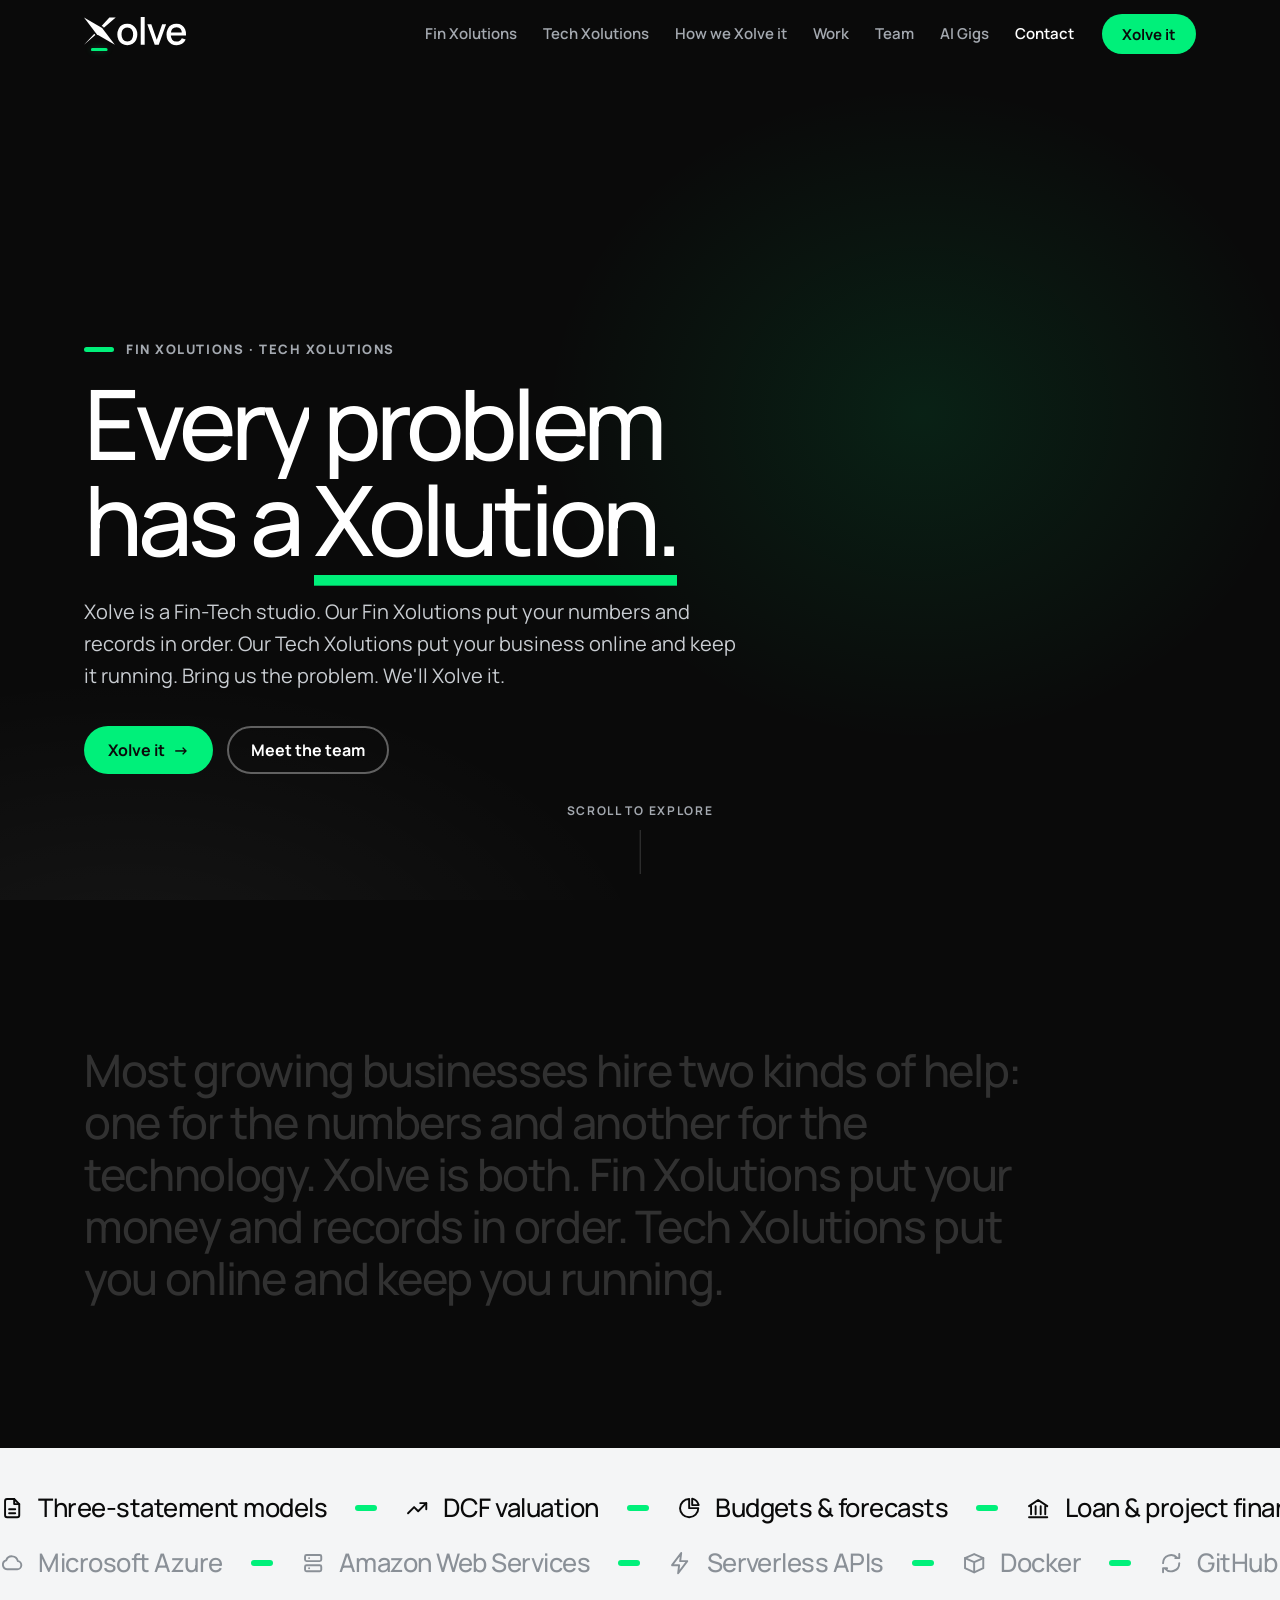
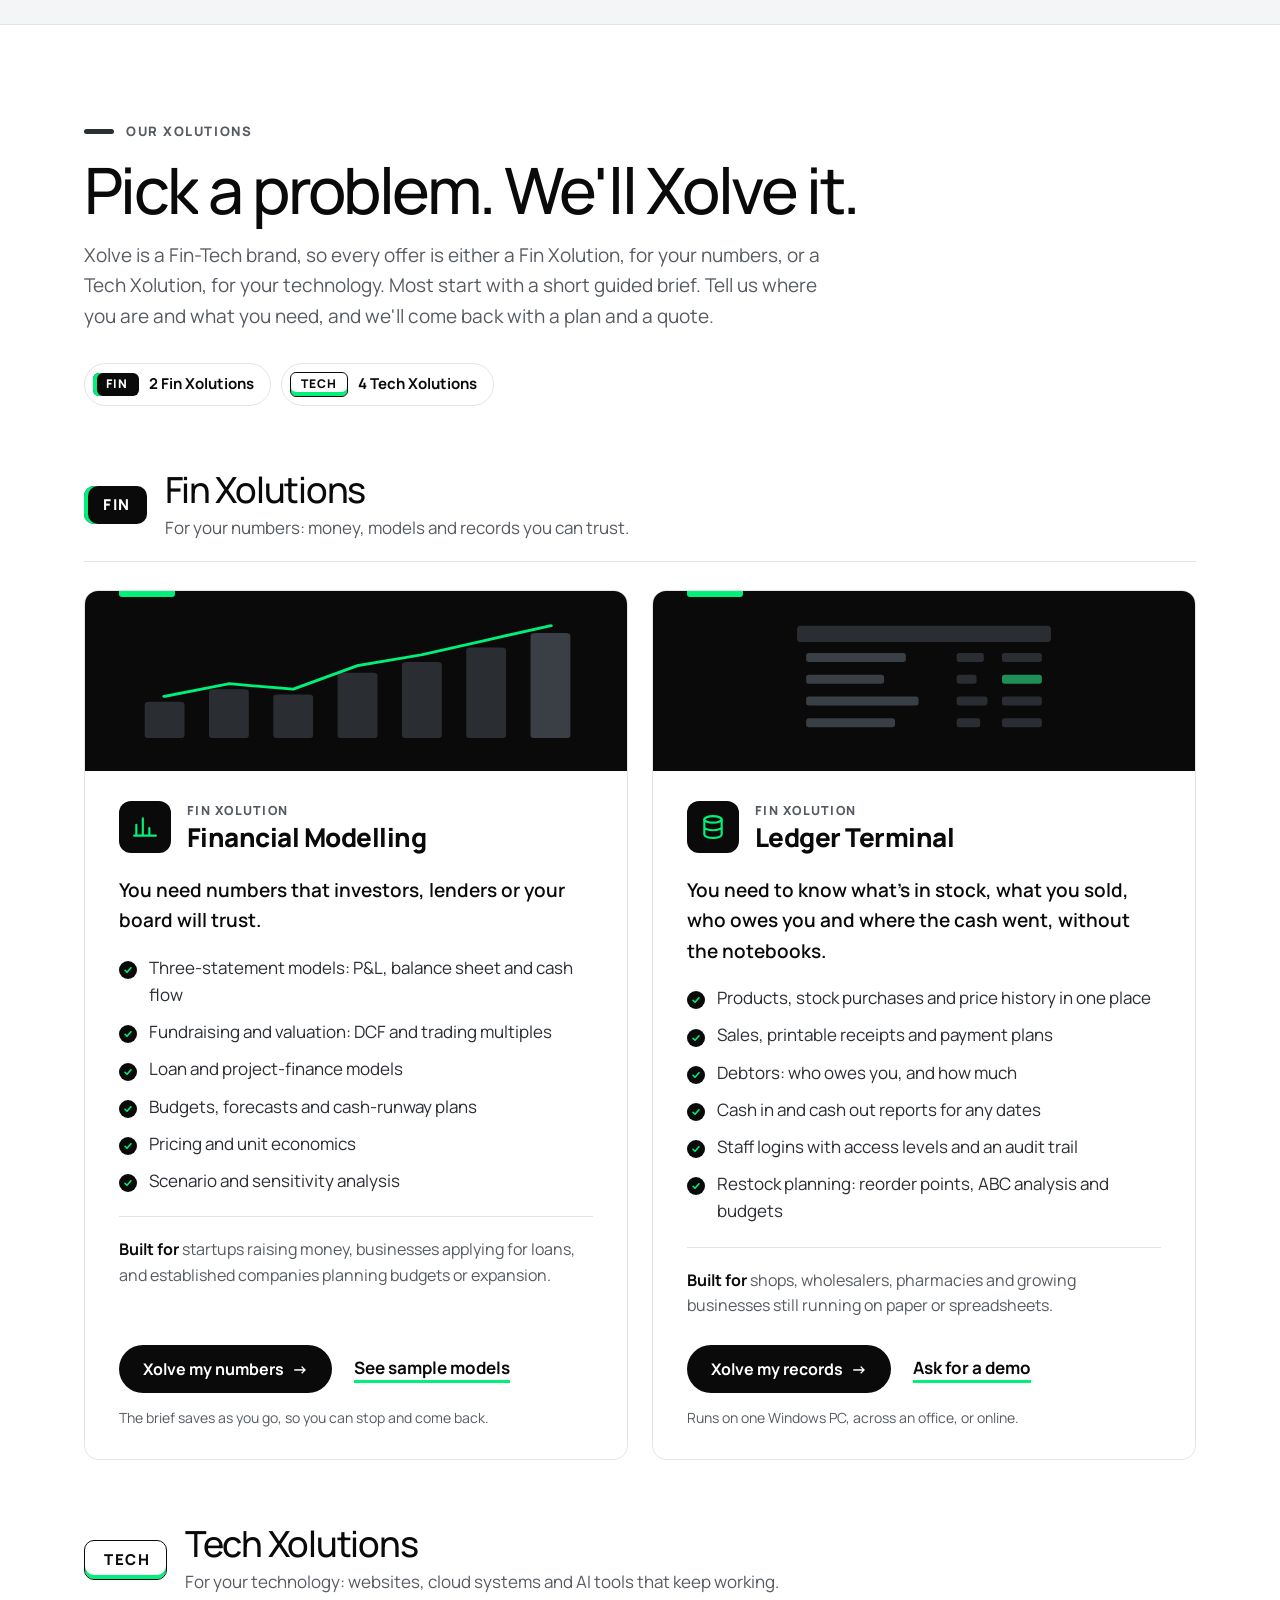
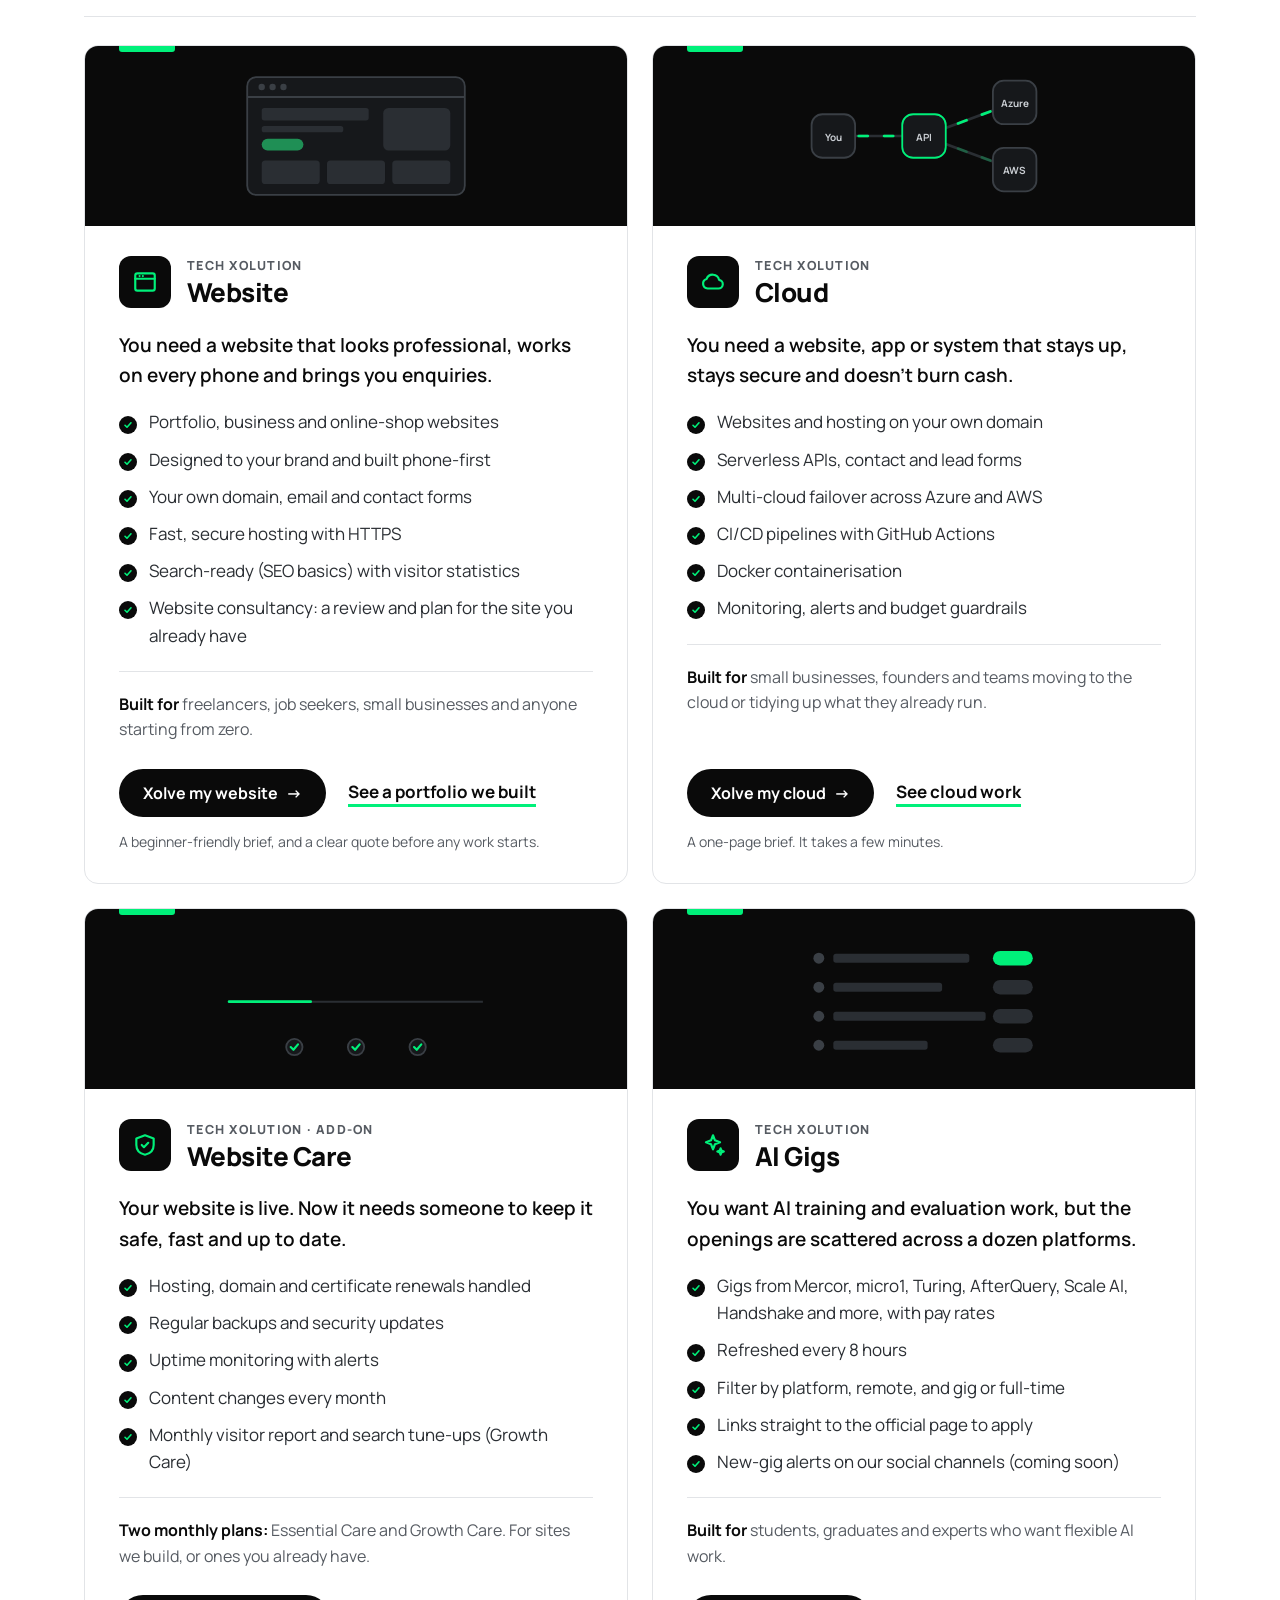
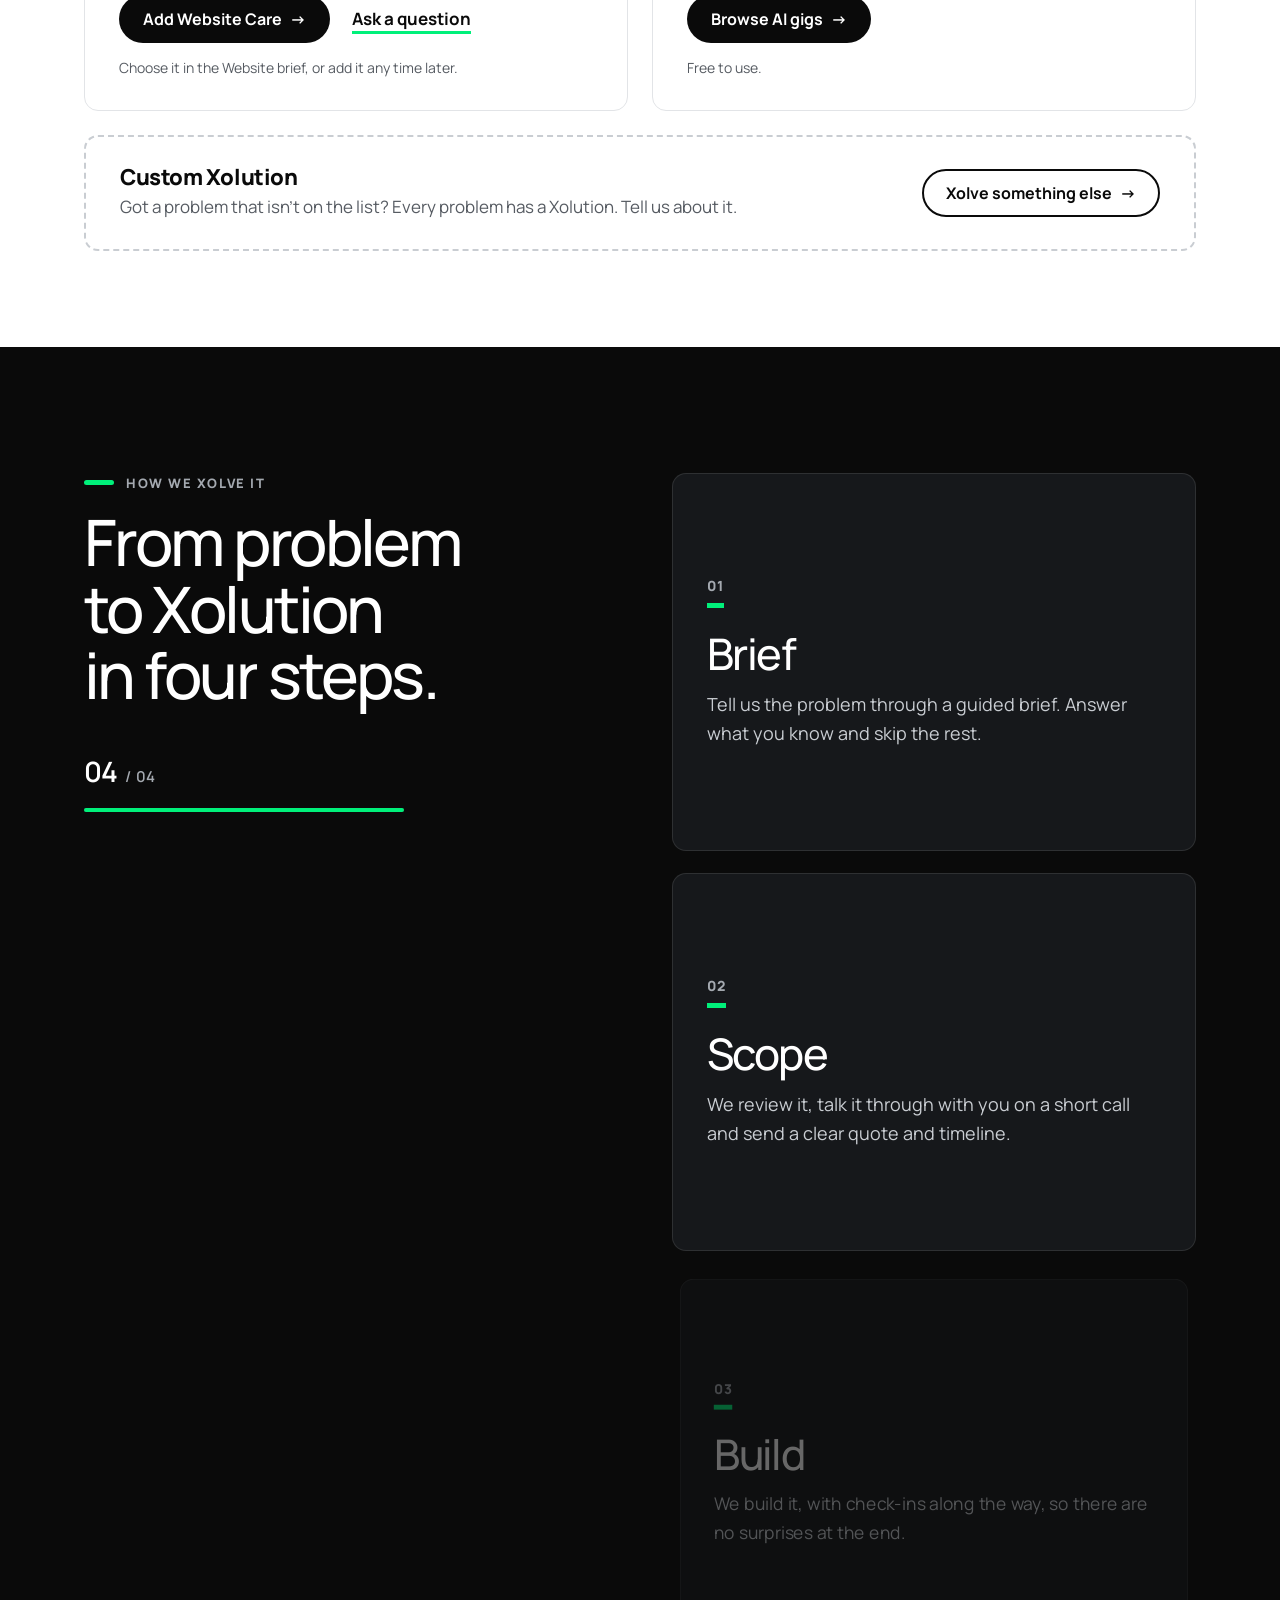
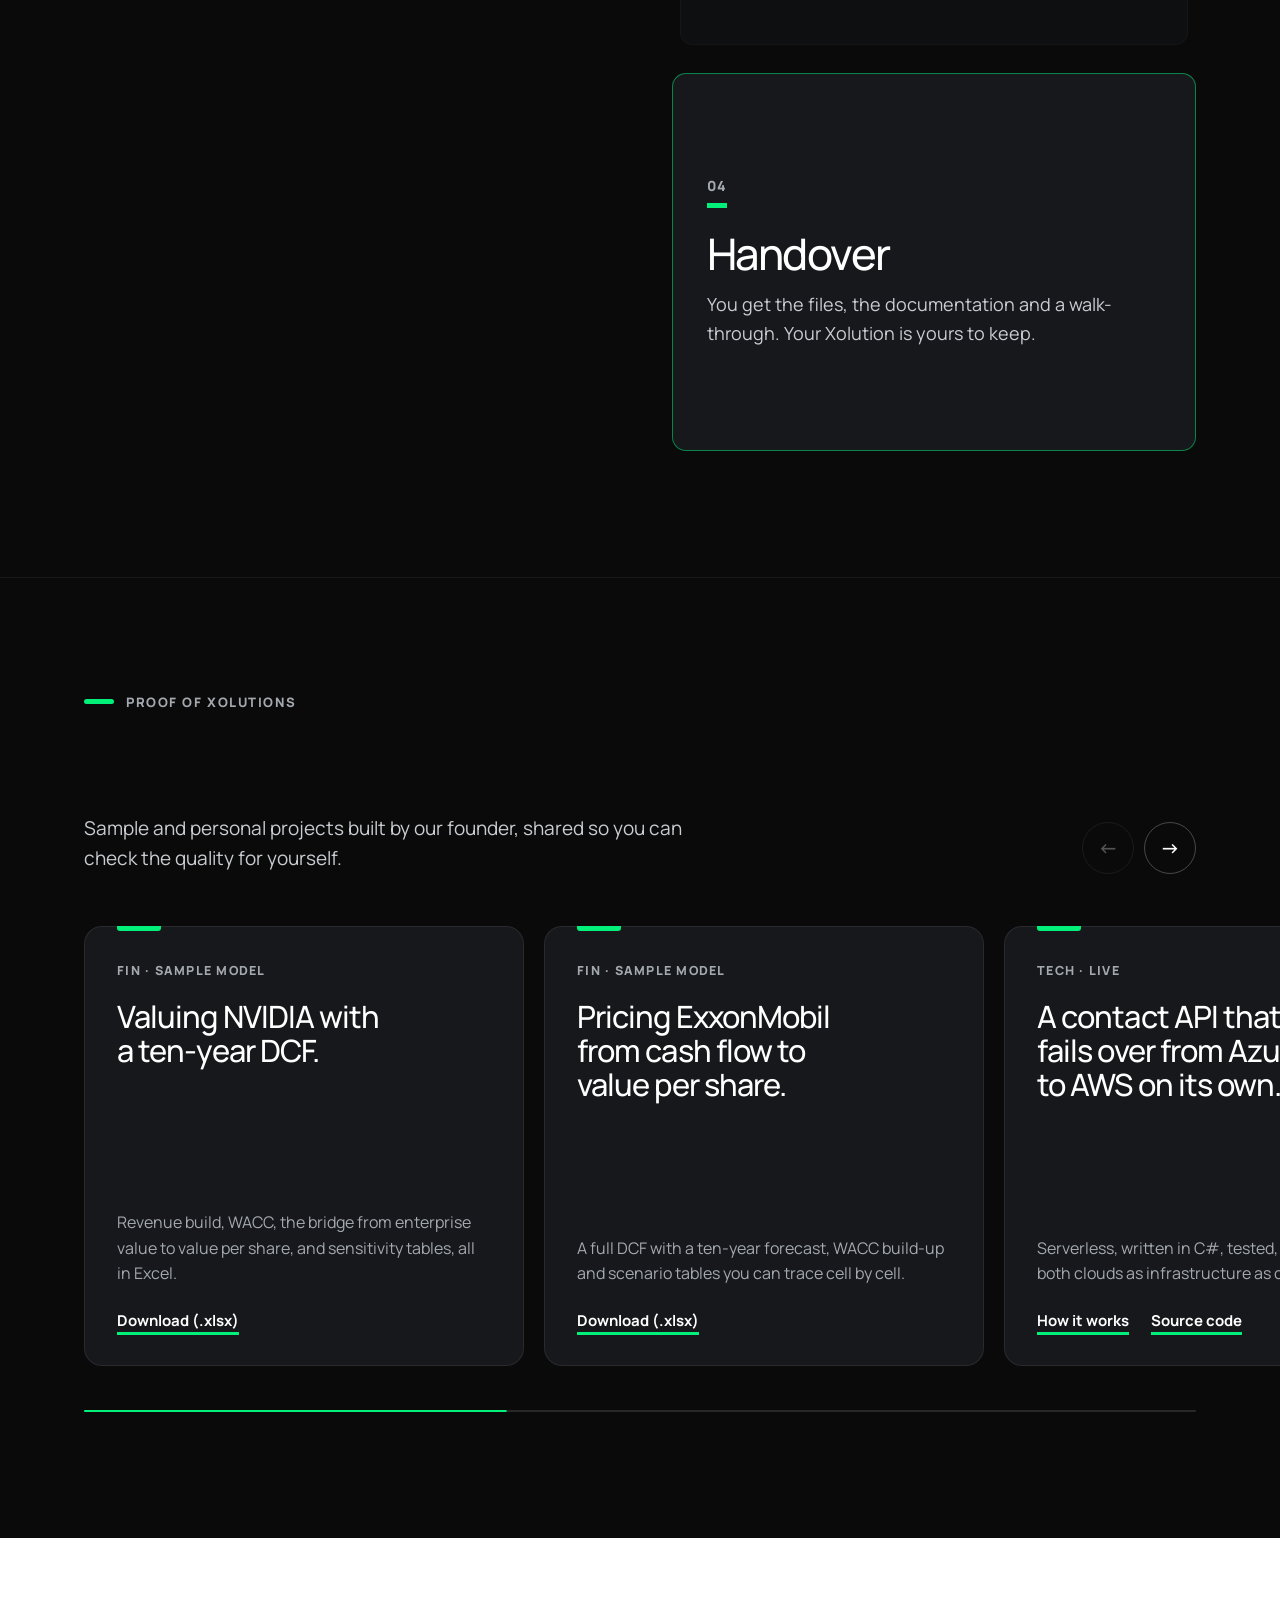
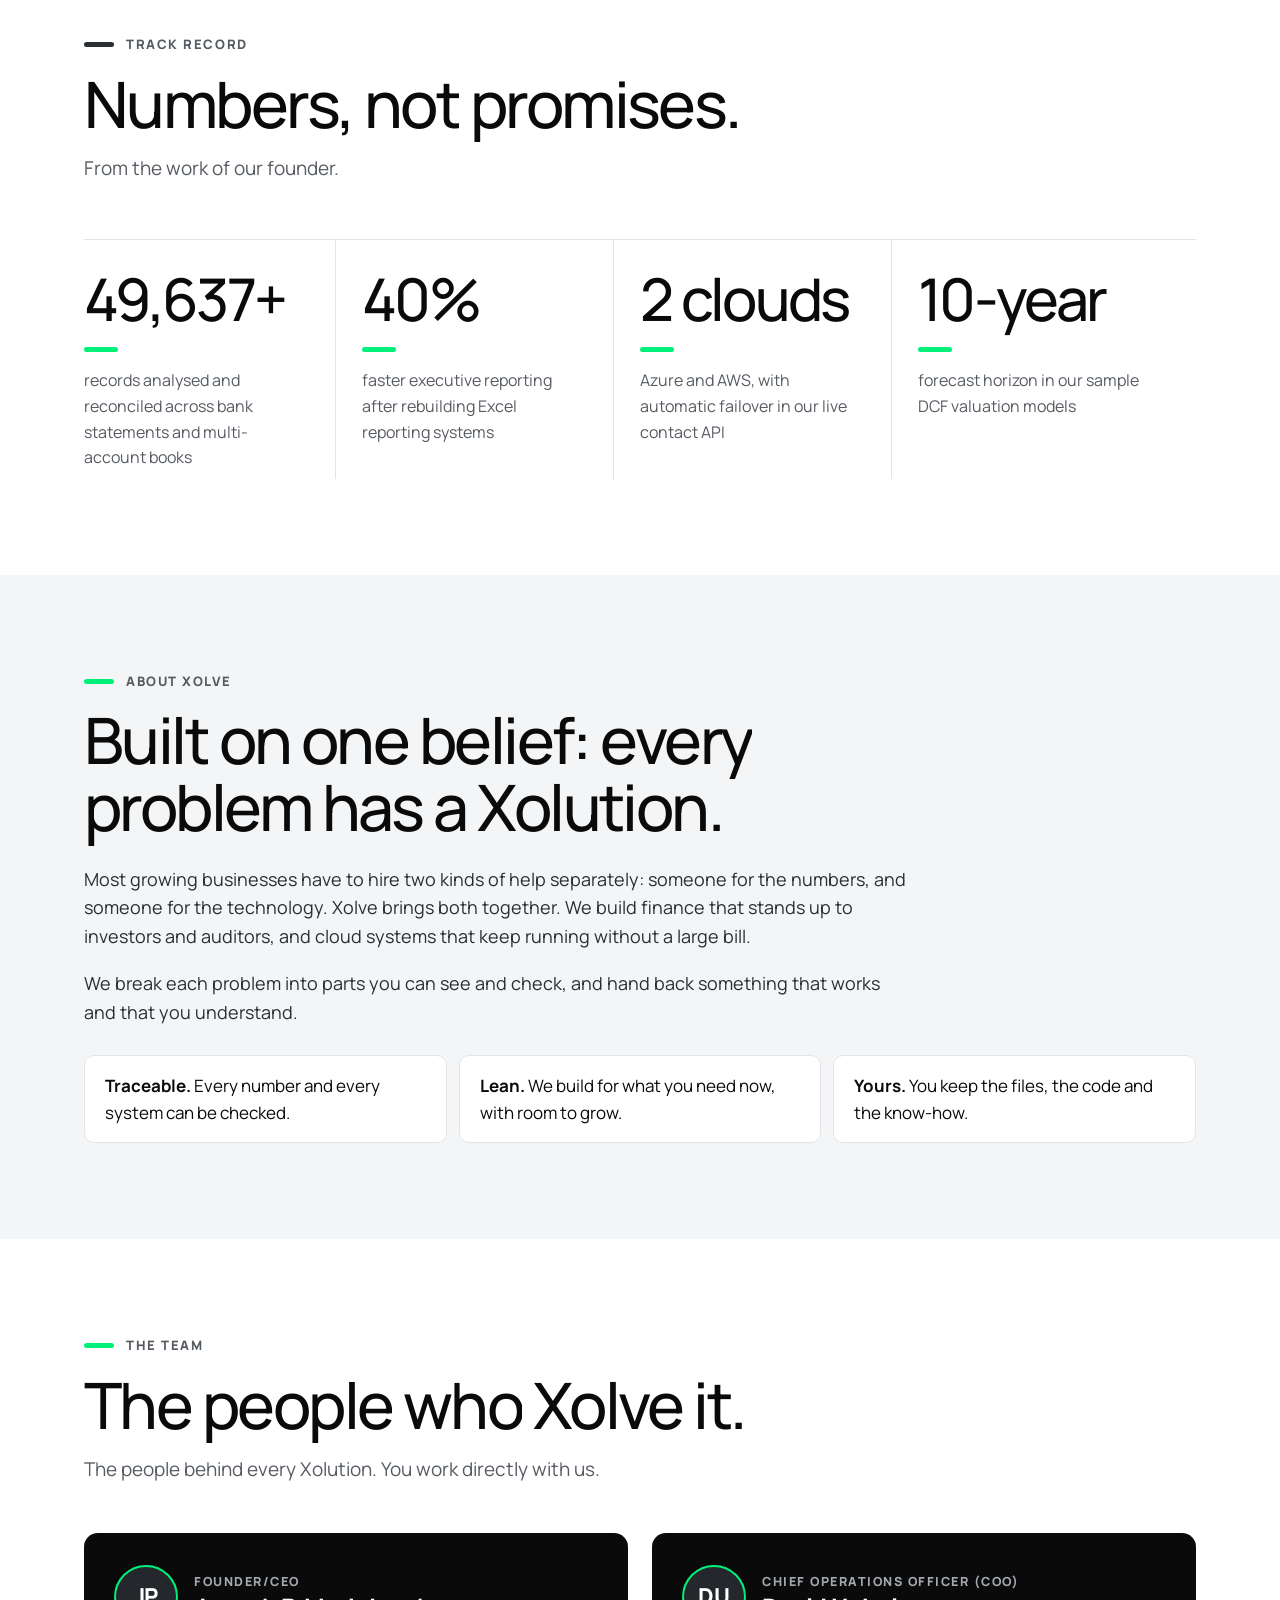
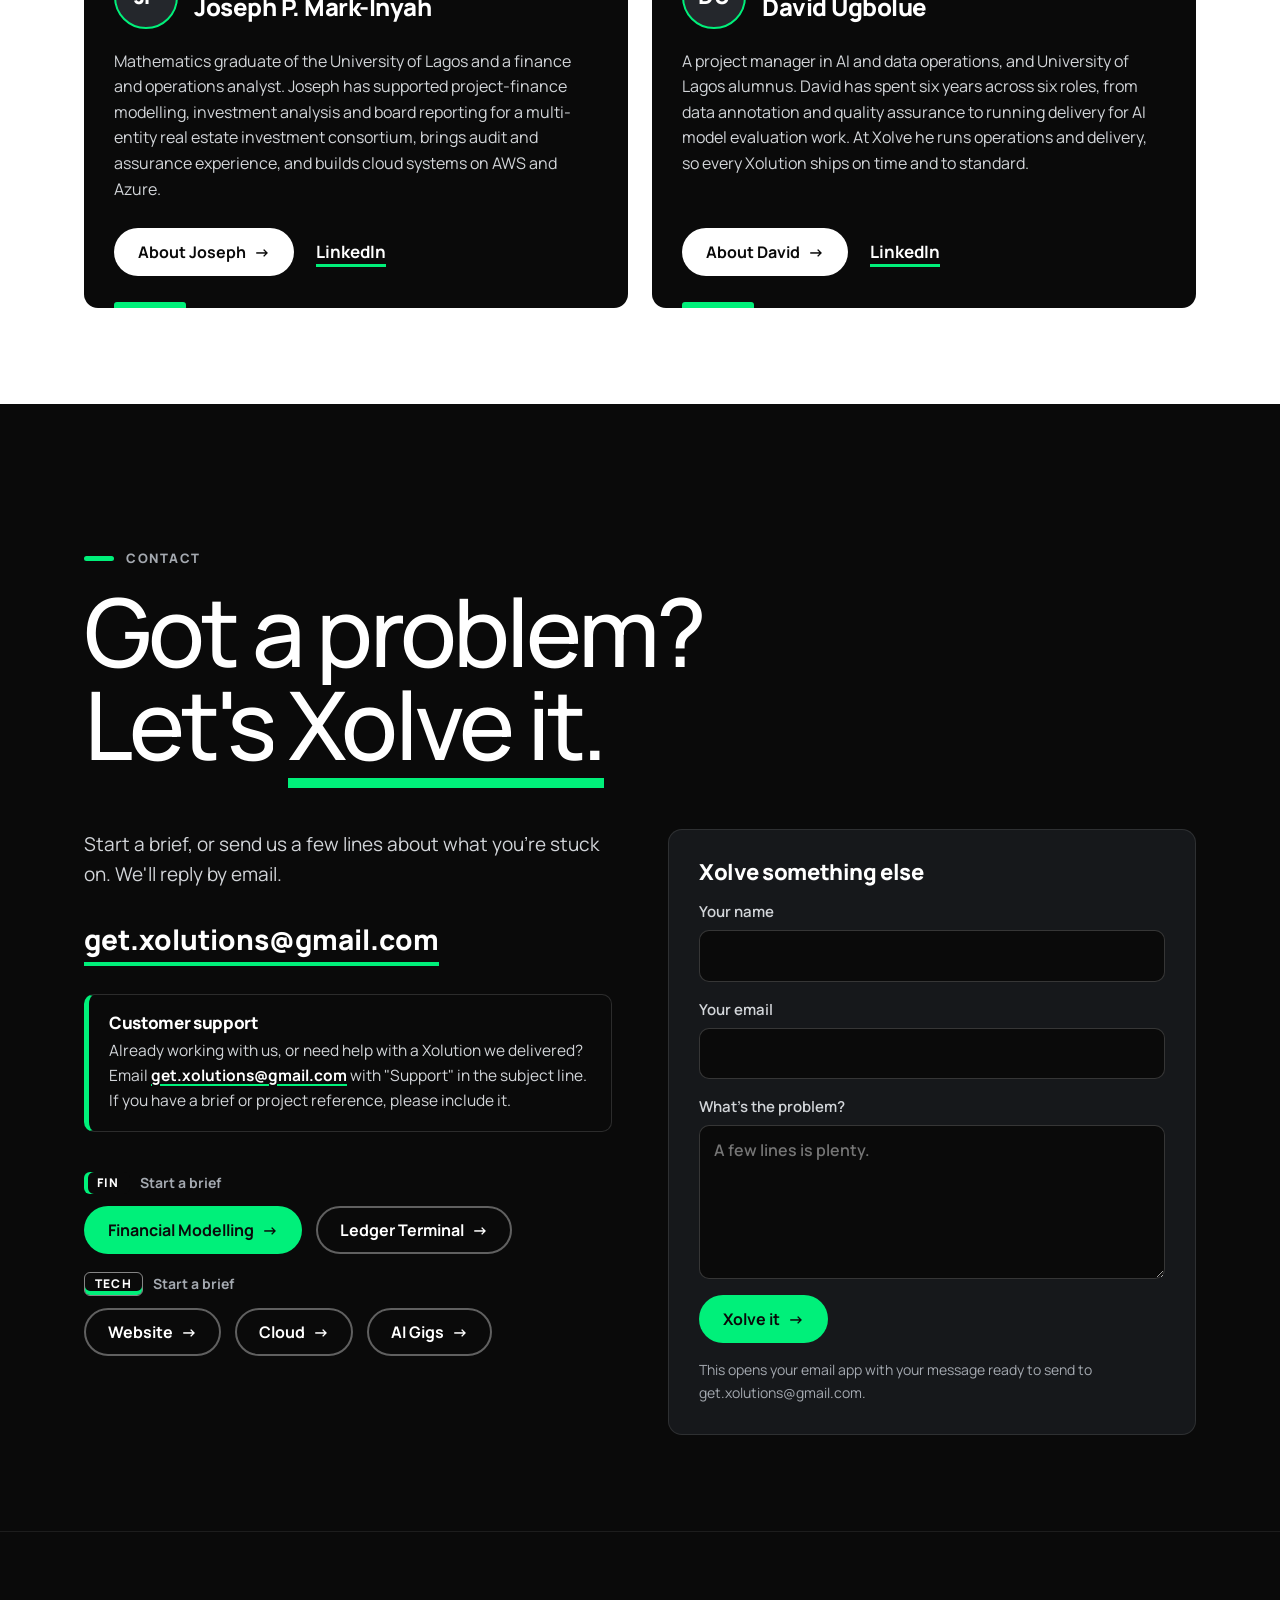
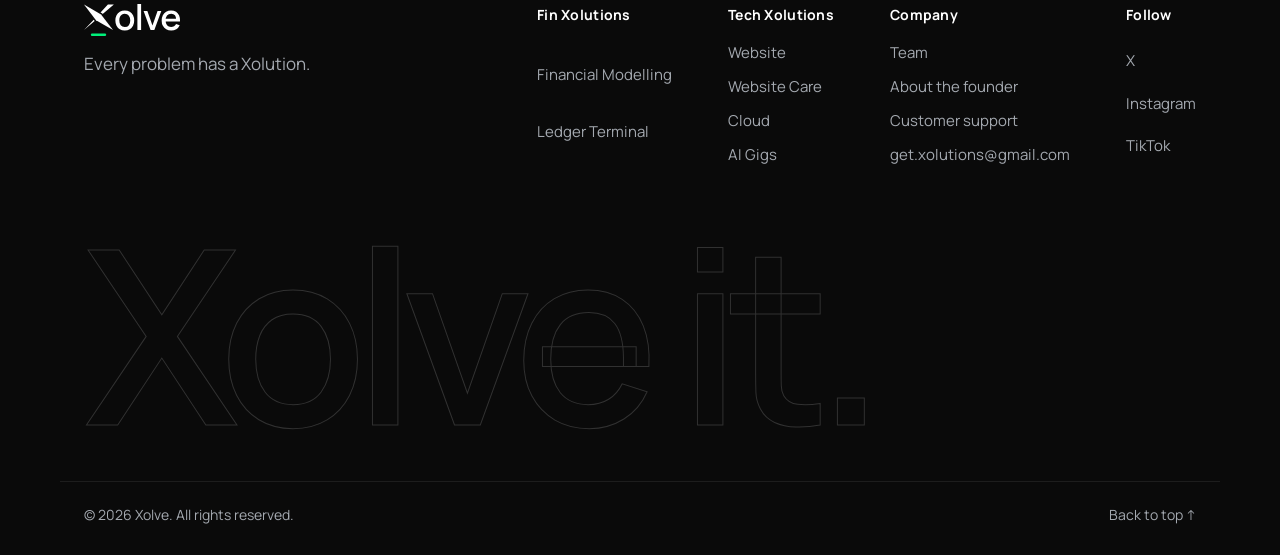
==== commit 2ecb3c1e: "Shorter offer names under Fin/Tech headings; spell Fin-Tech deliberately Co-Authored-By: Claude Opus" ====
--- a/index.html
+++ b/index.html
@@ -6,7 +6,7 @@
 <script>if (location.hostname === "xolve-it.github.io") location.replace("https://xolve-it.pages.dev" + location.pathname + location.search + location.hash);</script>
 <meta name="viewport" content="width=device-width, initial-scale=1">
 <title>Xolve — Every problem has a Xolution</title>
-<meta name="description" content="Xolve is a fin-tech studio. Fin Xolutions: financial models and ledger terminals. Tech Xolutions: websites, website care, cloud systems and AI gigs. Every problem has a Xolution.">
+<meta name="description" content="Xolve is a Fin-Tech studio. Fin Xolutions: financial models and ledger terminals. Tech Xolutions: websites, website care, cloud systems and AI gigs. Every problem has a Xolution.">
 
 <!-- Favicons (from the Xolve logo kit) -->
 <link rel="icon" href="/favicon.ico?v=4" sizes="48x48">
@@ -99,7 +99,7 @@
   <div class="wrap hx__inner">
     <p class="kicker kicker--dark hx__kicker">Fin Xolutions · Tech Xolutions</p>
     <h1 class="hx__title" id="hx-title" data-split>Every problem has a <span class="hl">Xolution.</span></h1>
-    <p class="hx__lead">Xolve is a fin-tech studio. Our Fin Xolutions put your numbers and records in order. Our Tech Xolutions put your business online and keep it running. Bring us the problem. We'll Xolve it.</p>
+    <p class="hx__lead">Xolve is a Fin-Tech studio. Our Fin Xolutions put your numbers and records in order. Our Tech Xolutions put your business online and keep it running. Bring us the problem. We'll Xolve it.</p>
     <div class="hx__ctas">
       <a class="btn btn--neon" href="#xolutions">Xolve it <span aria-hidden="true">→</span></a>
       <a class="btn btn--ghost" href="#team">Meet the team</a>
@@ -156,7 +156,7 @@
     <div class="sec-head">
       <p class="kicker">Our Xolutions</p>
       <h2 data-split>Pick a problem. We'll Xolve it.</h2>
-      <p class="section__lead">Xolve is a fin-tech brand, so every offer is either a Fin Xolution, for your numbers, or a Tech Xolution, for your technology. Most start with a short guided brief. Tell us where you are and what you need, and we'll come back with a plan and a quote.</p>
+      <p class="section__lead">Xolve is a Fin-Tech brand, so every offer is either a Fin Xolution, for your numbers, or a Tech Xolution, for your technology. Most start with a short guided brief. Tell us where you are and what you need, and we'll come back with a plan and a quote.</p>
     </div>
 
     <nav class="xjump" aria-label="Xolution types">
@@ -197,7 +197,7 @@
             </span>
             <div>
               <p class="xol__tag">Fin Xolution</p>
-              <h3>Financial Modelling Xolution</h3>
+              <h3>Financial Modelling</h3>
             </div>
           </div>
           <p class="xol__problem">You need numbers that investors, lenders or your board will trust.</p>
@@ -238,7 +238,7 @@
             </span>
             <div>
               <p class="xol__tag">Fin Xolution</p>
-              <h3>Ledger Terminal Xolution</h3>
+              <h3>Ledger Terminal</h3>
             </div>
           </div>
           <p class="xol__problem">You need to know what's in stock, what you sold, who owes you and where the cash went, without the notebooks.</p>
@@ -296,7 +296,7 @@
             </span>
             <div>
               <p class="xol__tag">Tech Xolution</p>
-              <h3>Website Xolution</h3>
+              <h3>Website</h3>
             </div>
           </div>
           <p class="xol__problem">You need a website that looks professional, works on every phone and brings you enquiries.</p>
@@ -338,7 +338,7 @@
             </span>
             <div>
               <p class="xol__tag">Tech Xolution</p>
-              <h3>Cloud Xolution</h3>
+              <h3>Cloud</h3>
             </div>
           </div>
           <p class="xol__problem">You need a website, app or system that stays up, stays secure and doesn't burn cash.</p>
@@ -379,7 +379,7 @@
             </span>
             <div>
               <p class="xol__tag">Tech Xolution · Add-on</p>
-              <h3>Website Care Xolution</h3>
+              <h3>Website Care</h3>
             </div>
           </div>
           <p class="xol__problem">Your website is live. Now it needs someone to keep it safe, fast and up to date.</p>
@@ -418,7 +418,7 @@
             </span>
             <div>
               <p class="xol__tag">Tech Xolution</p>
-              <h3>AI Gigs Xolution</h3>
+              <h3>AI Gigs</h3>
             </div>
           </div>
           <p class="xol__problem">You want AI training and evaluation work, but the openings are scattered across a dozen platforms.</p>
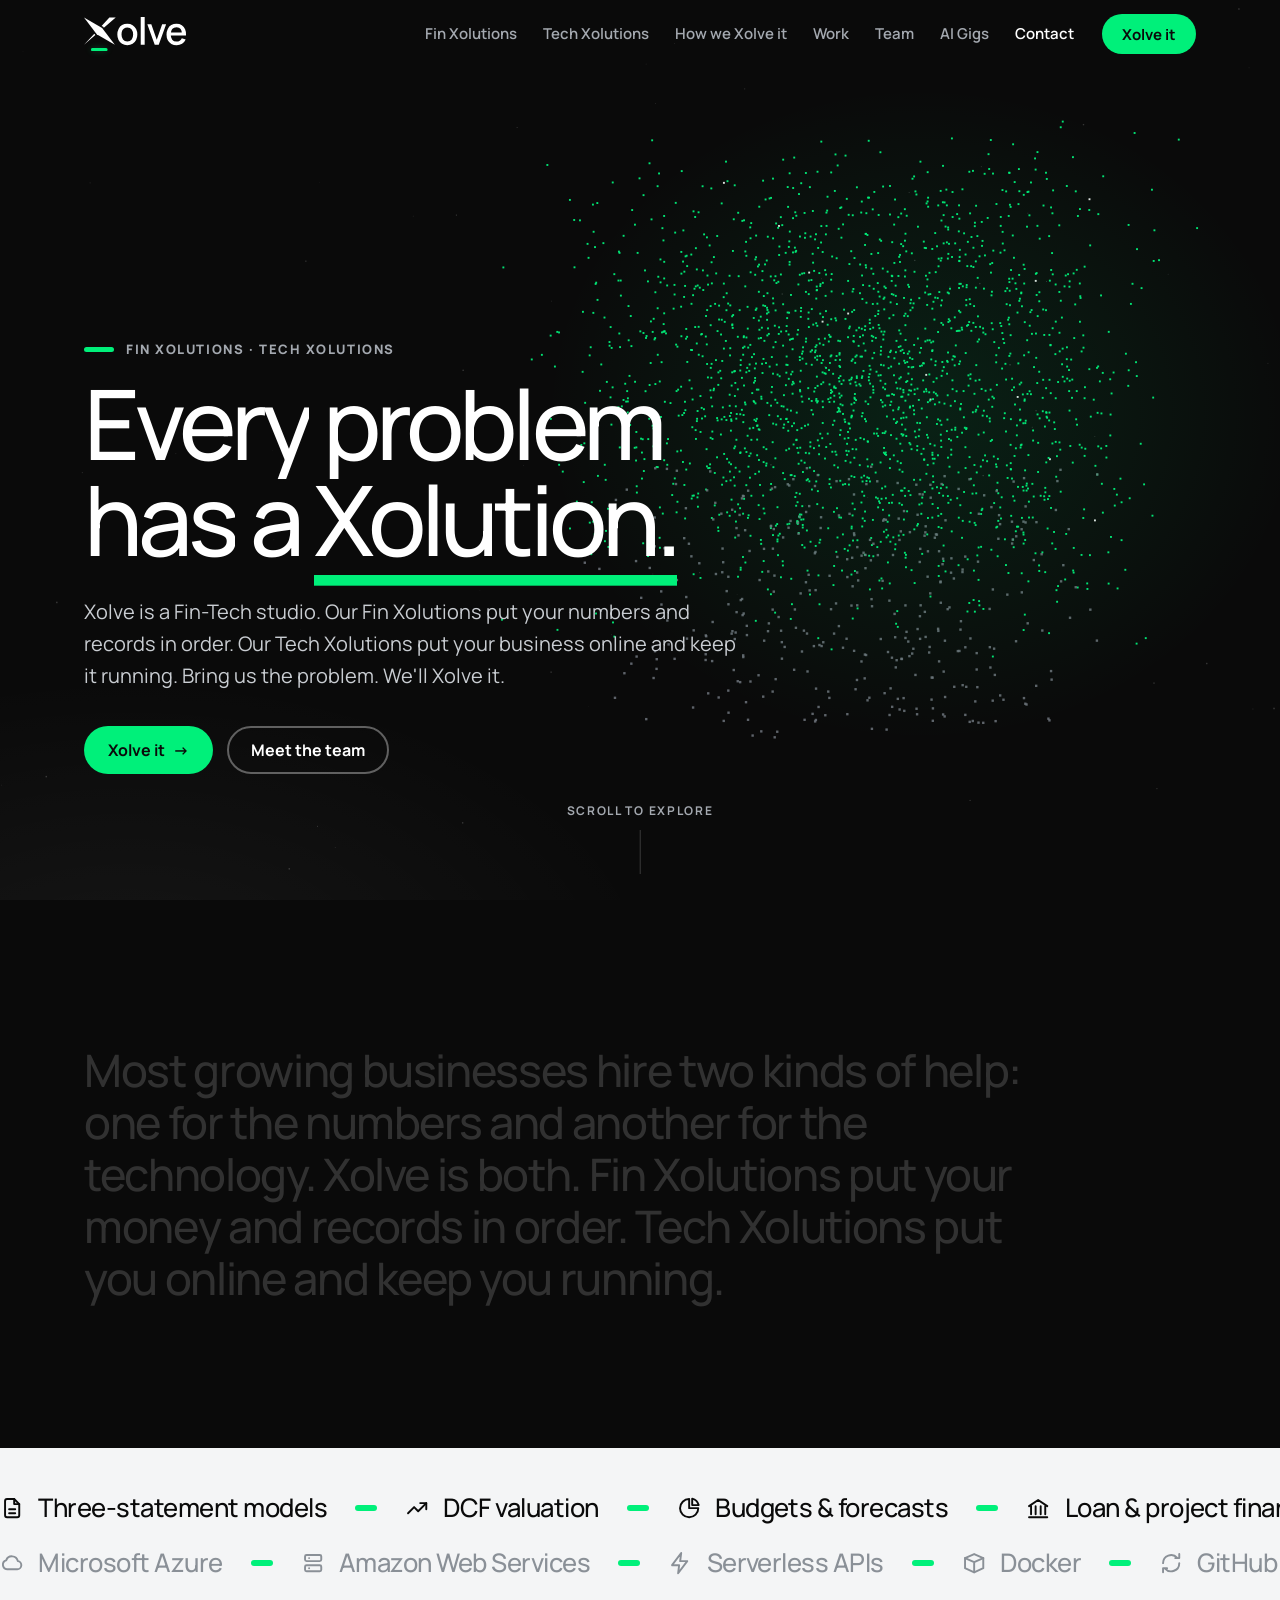
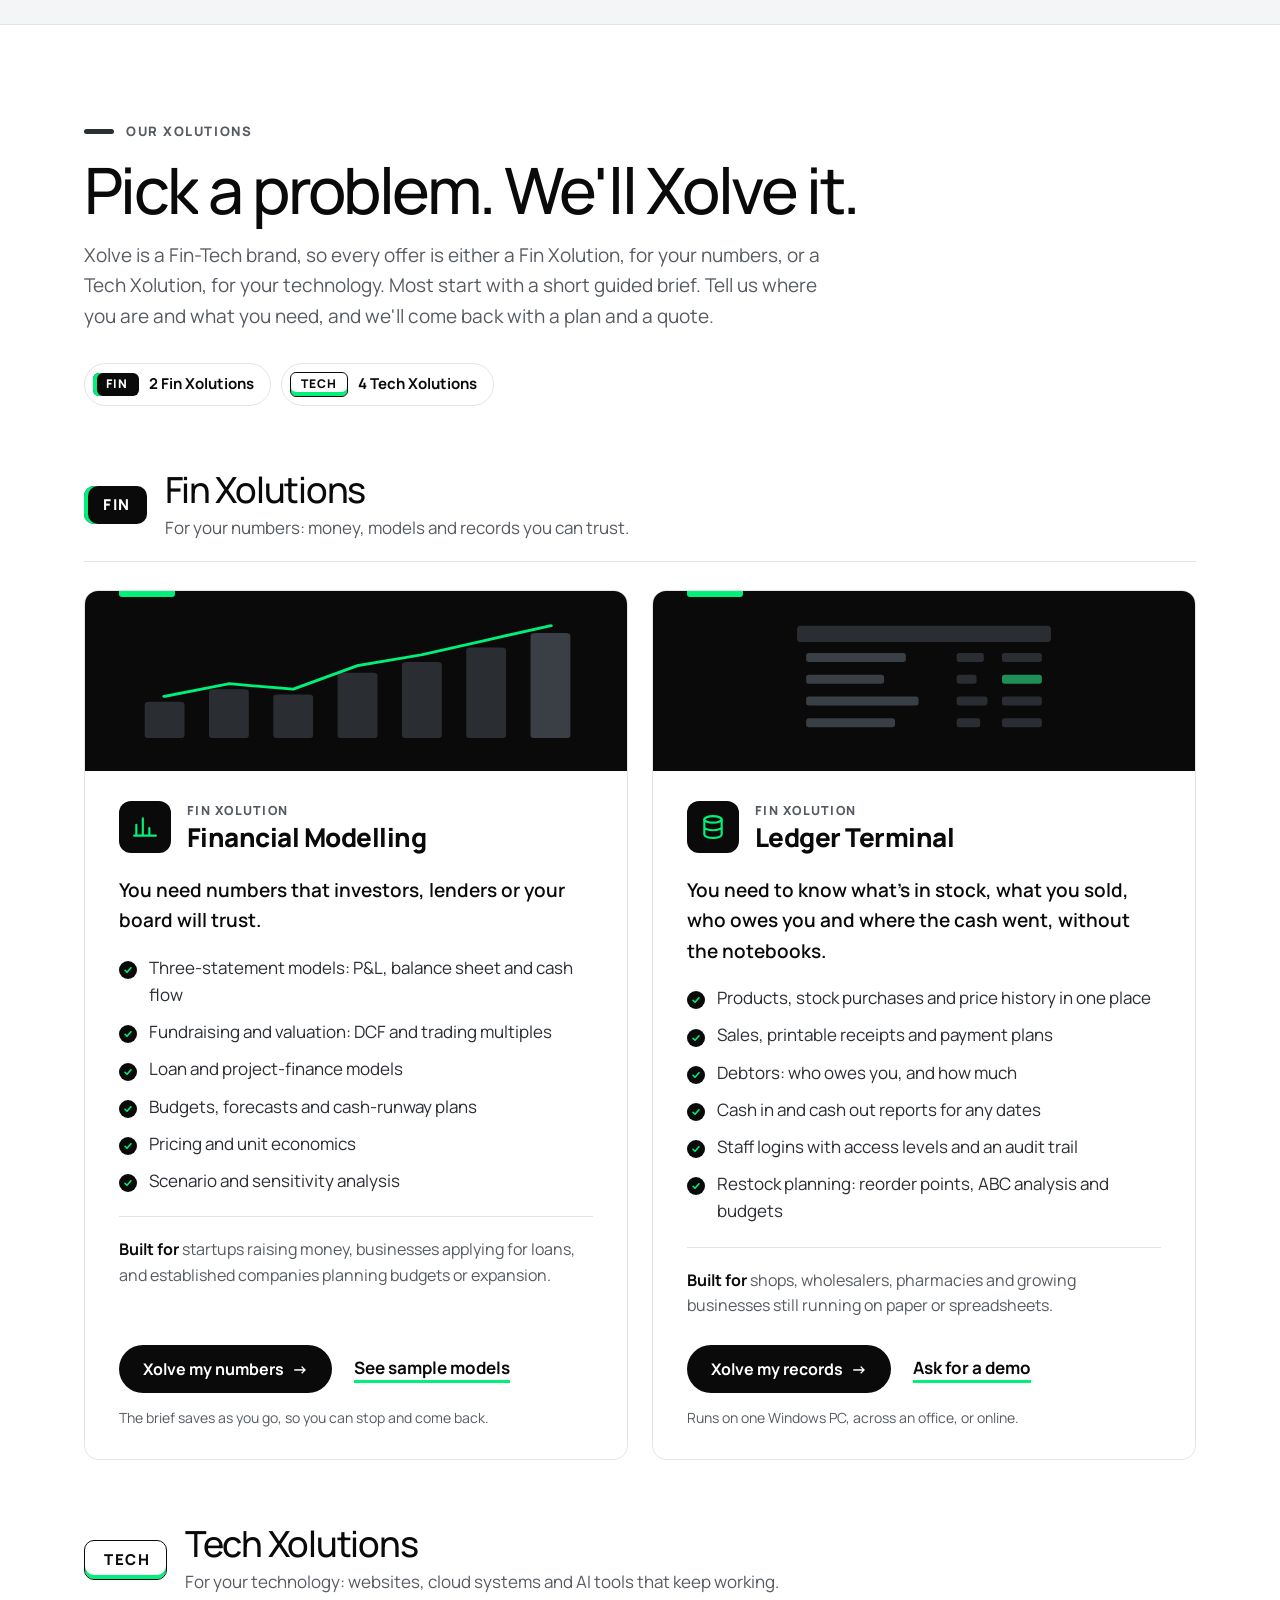
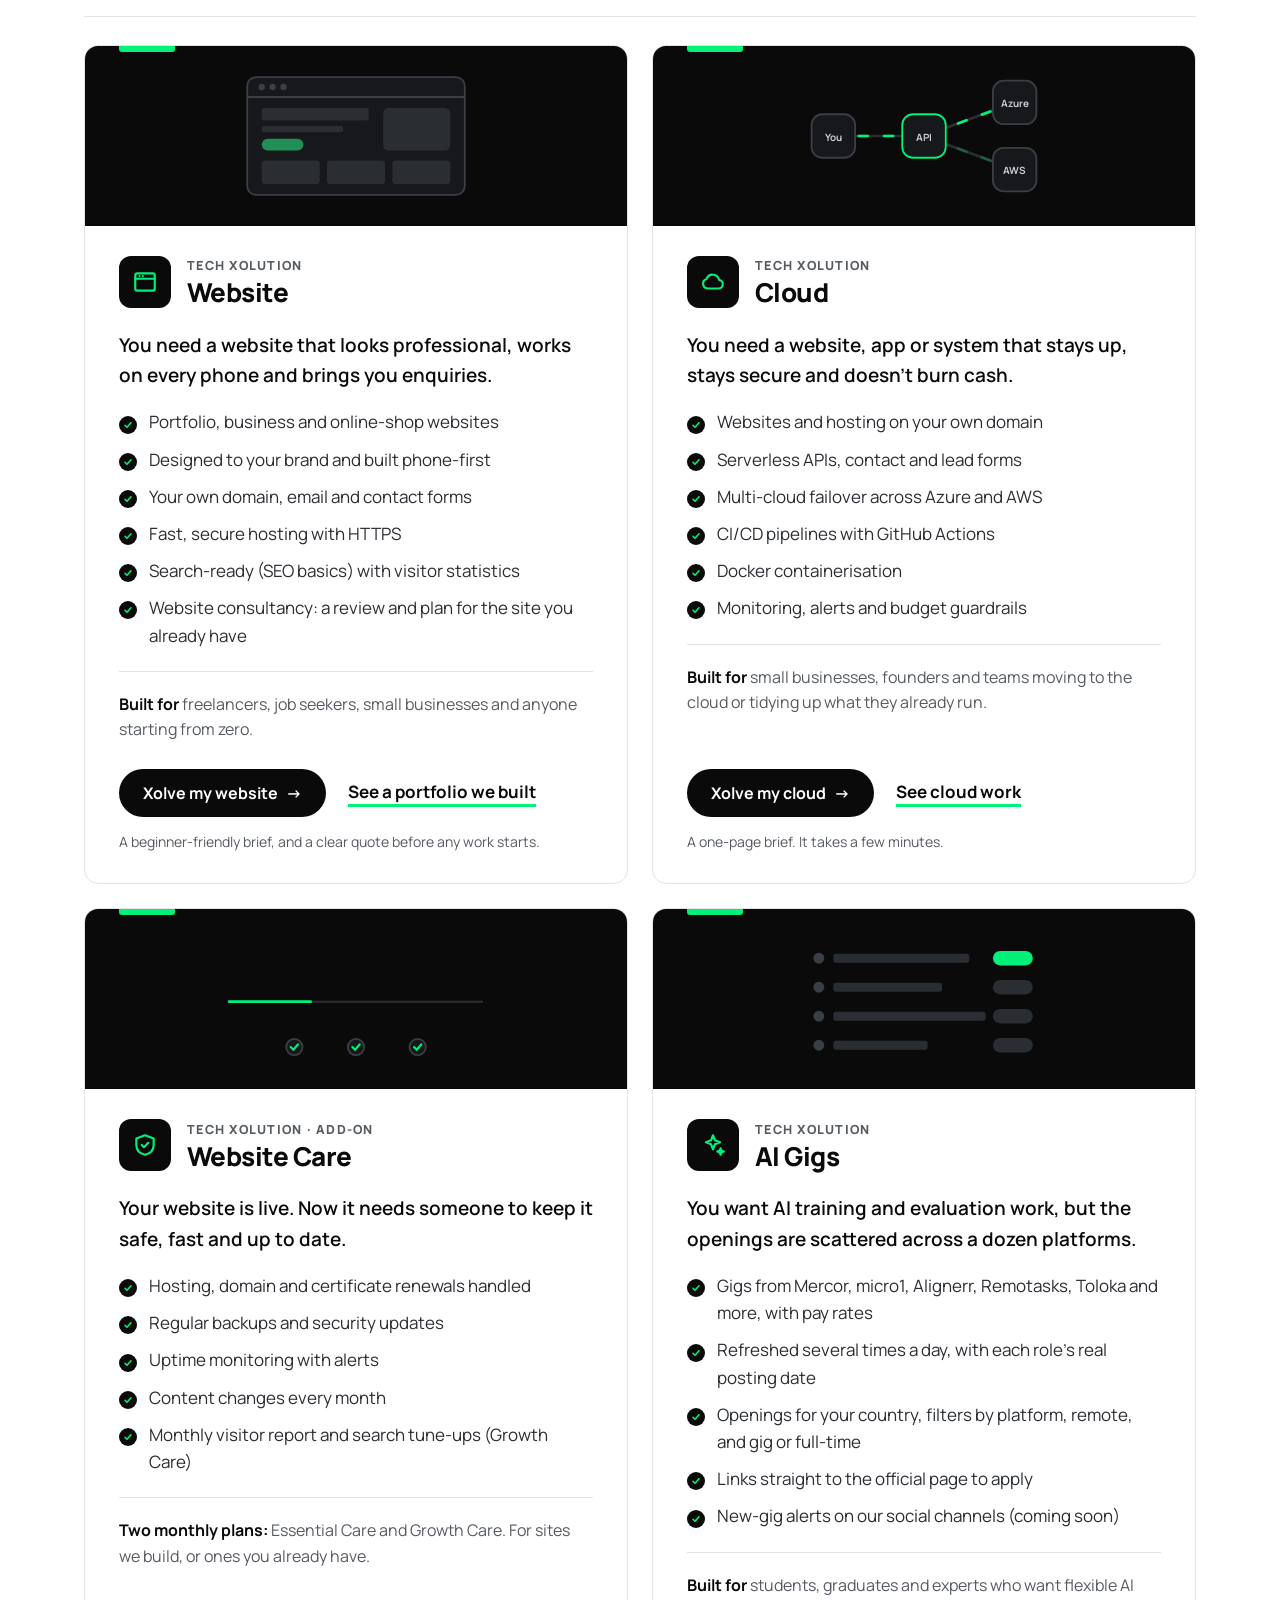
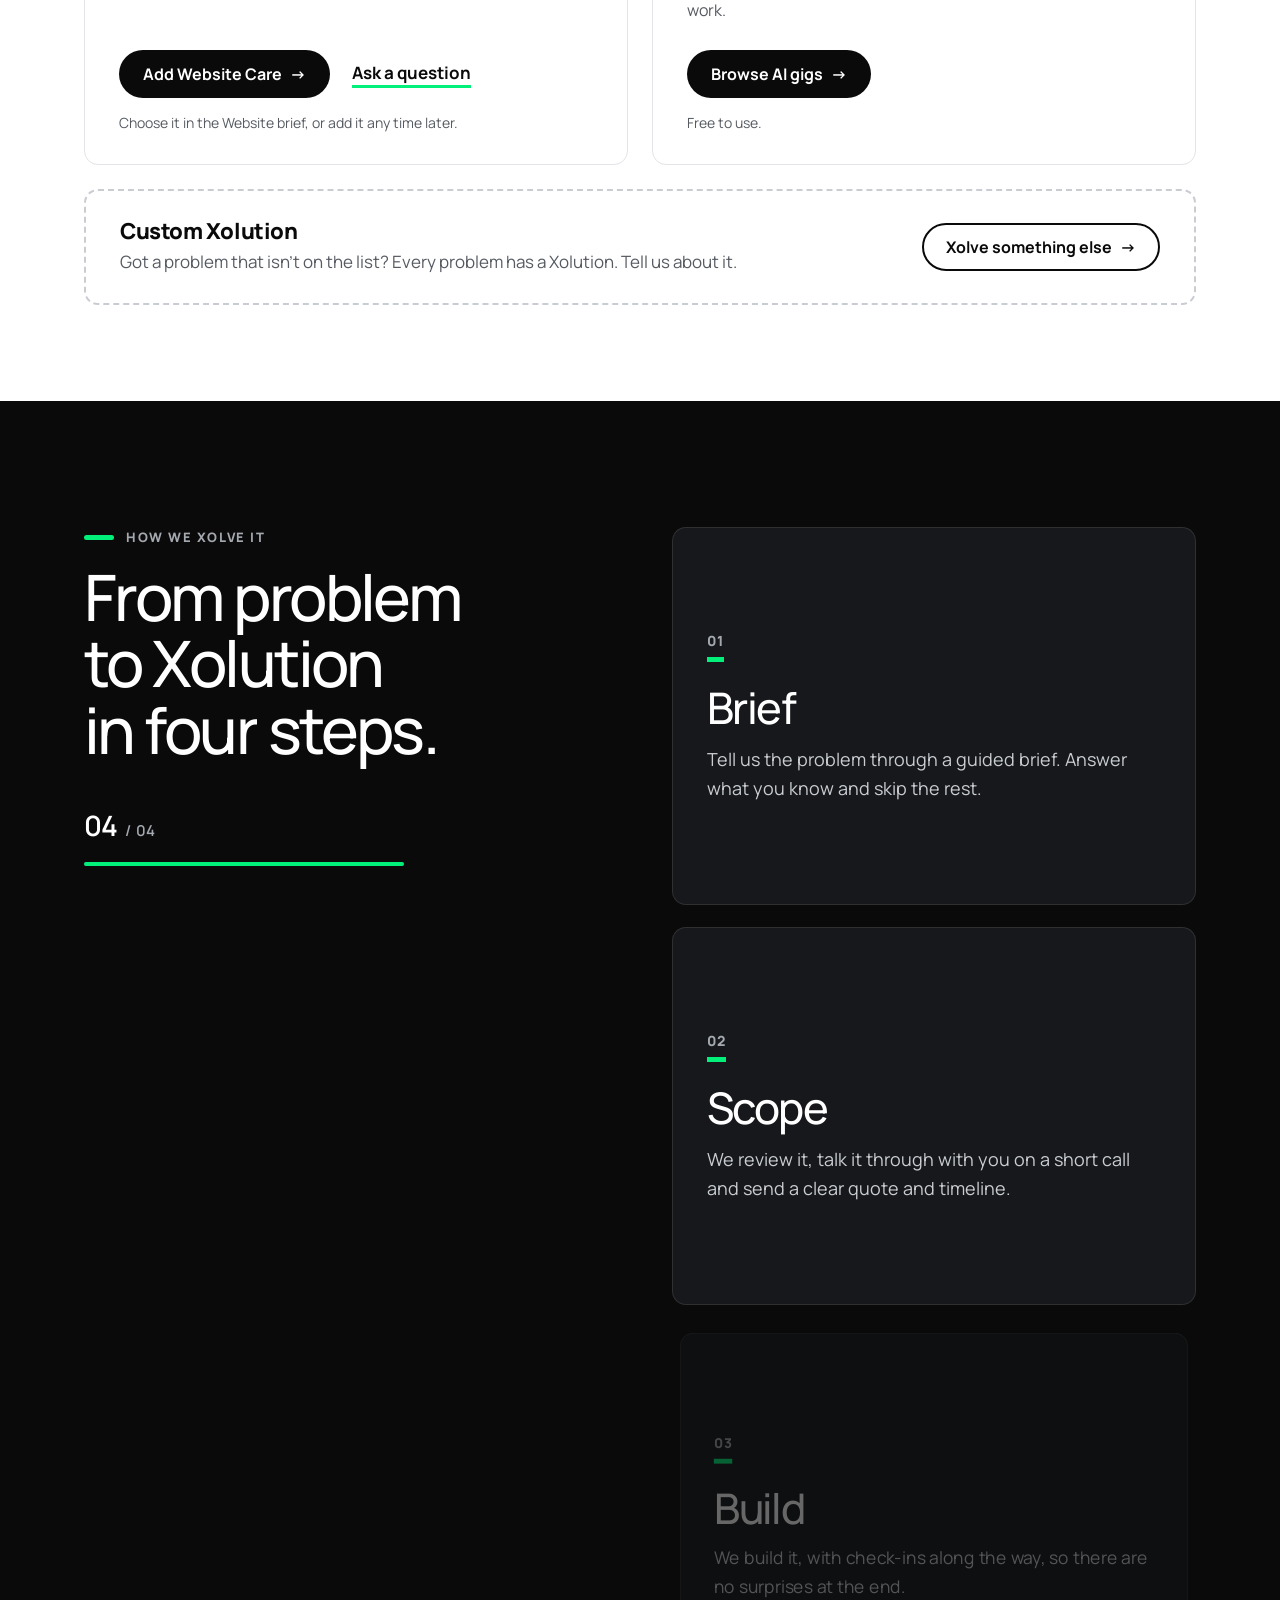
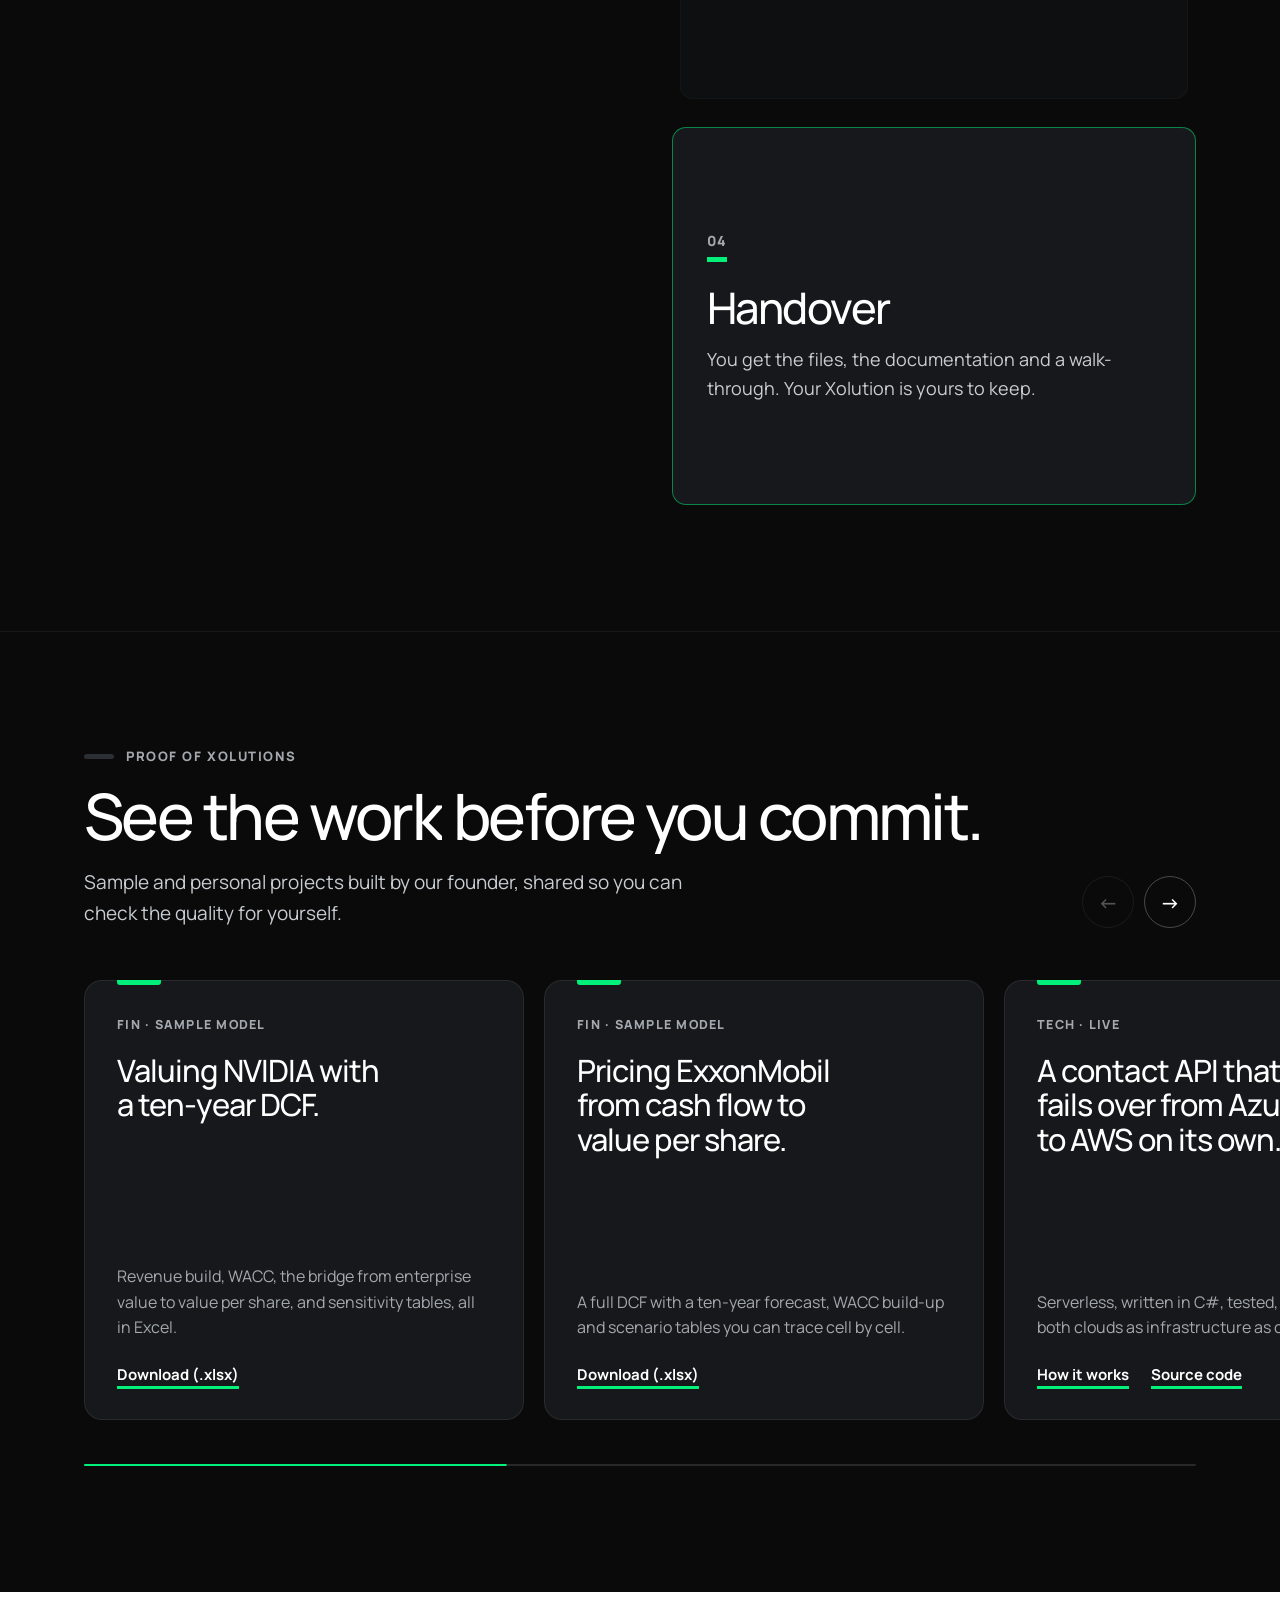
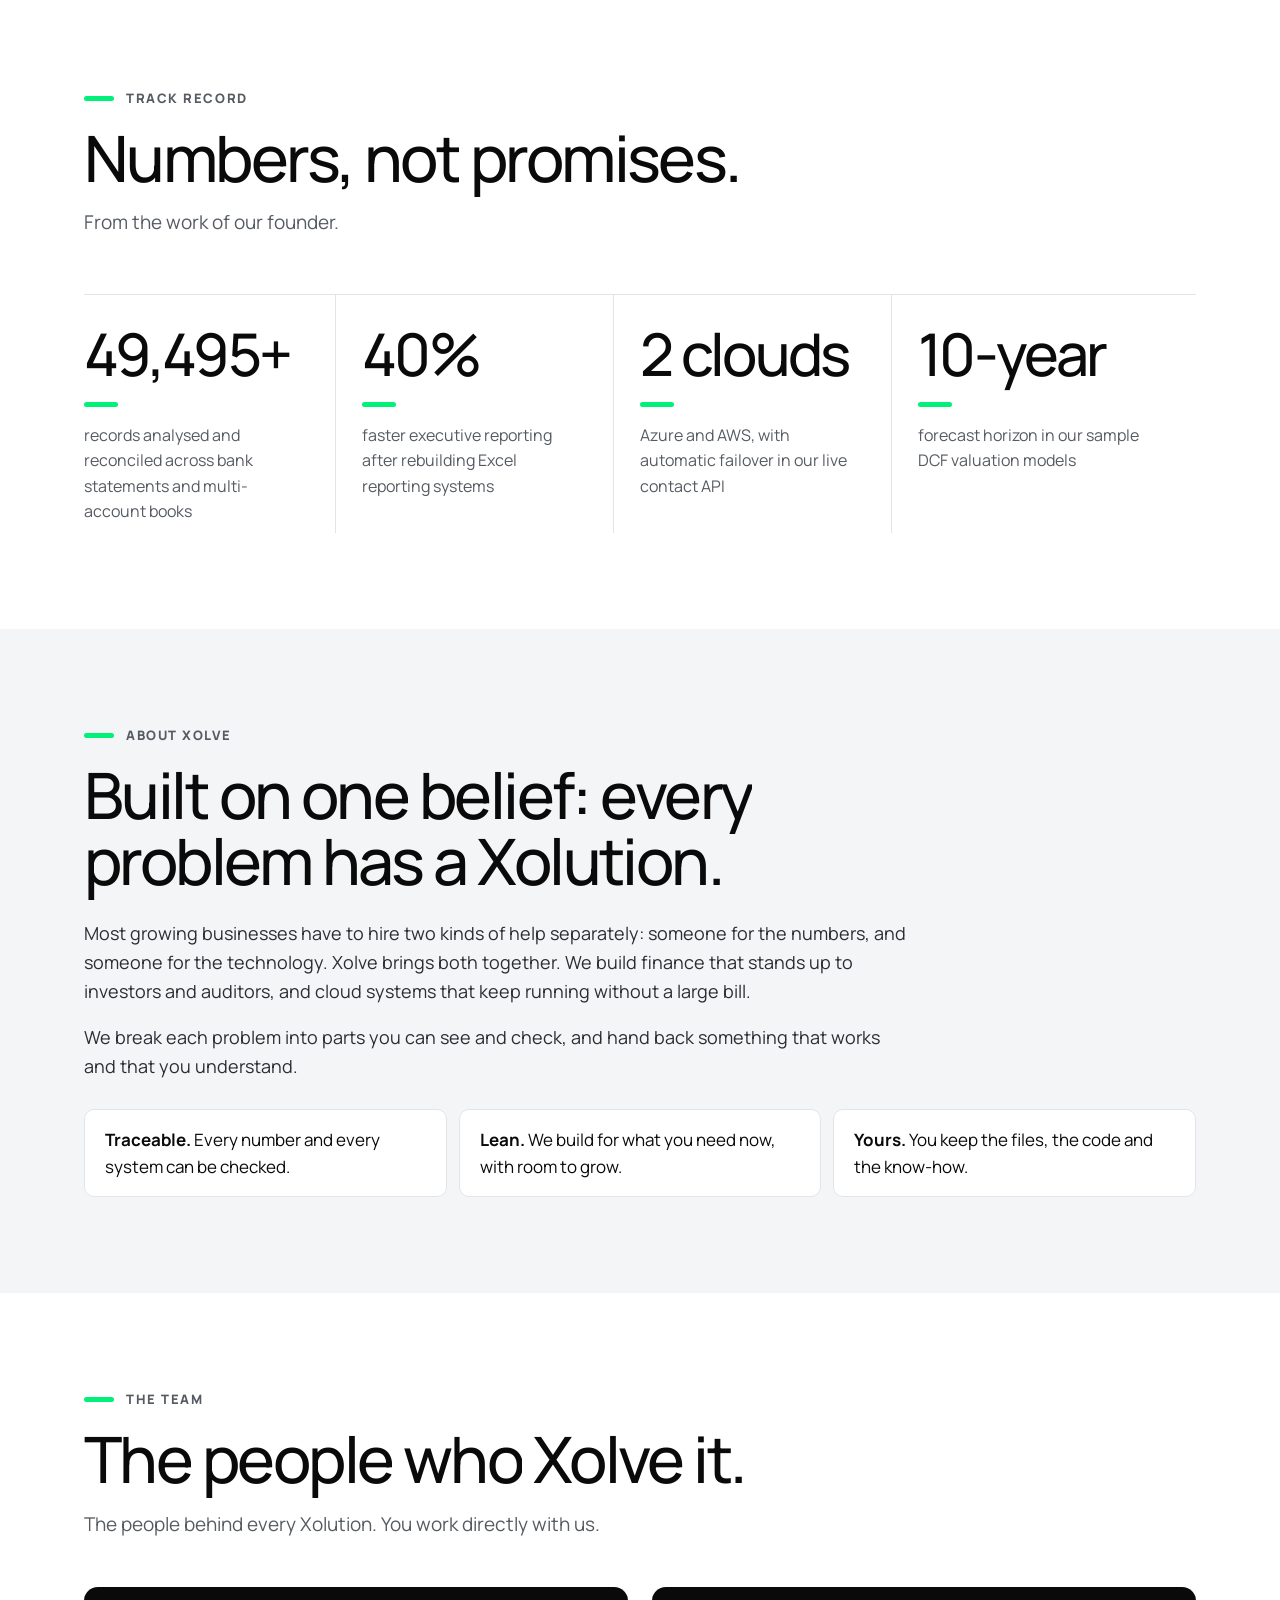
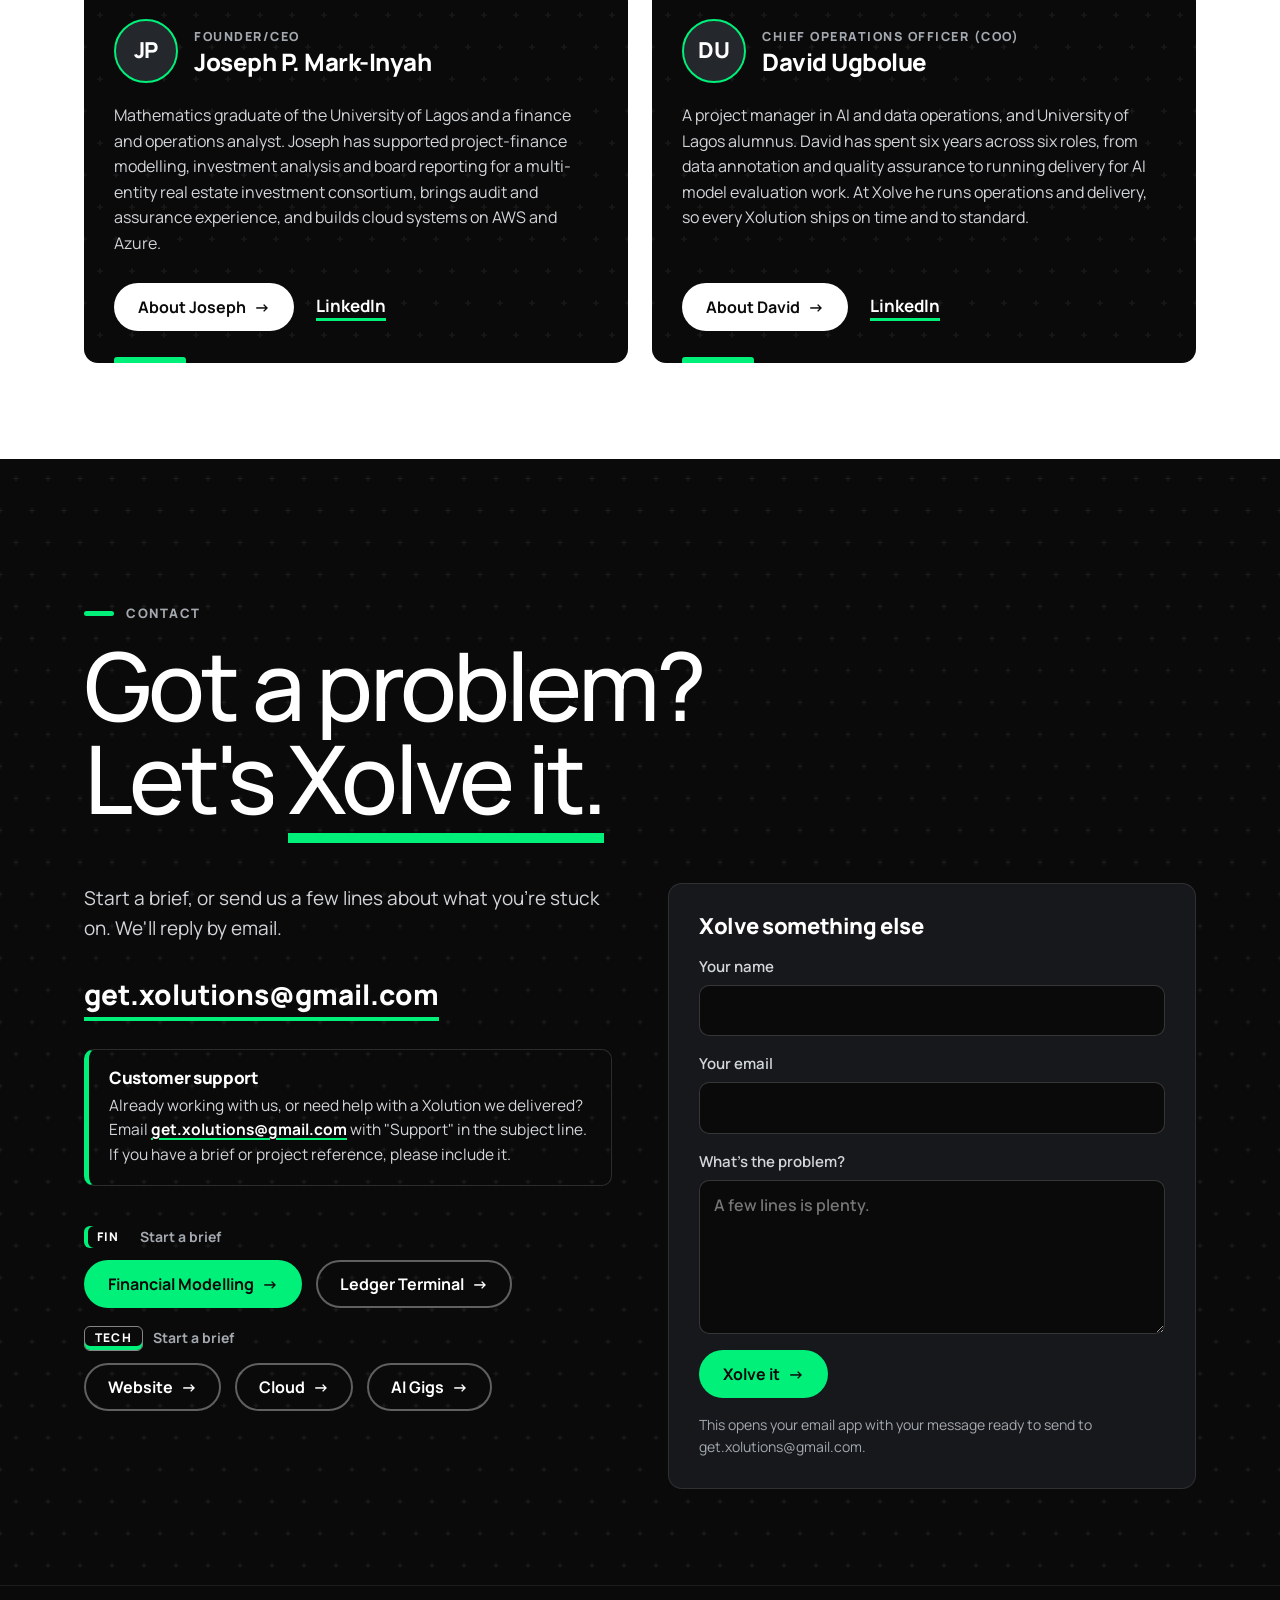
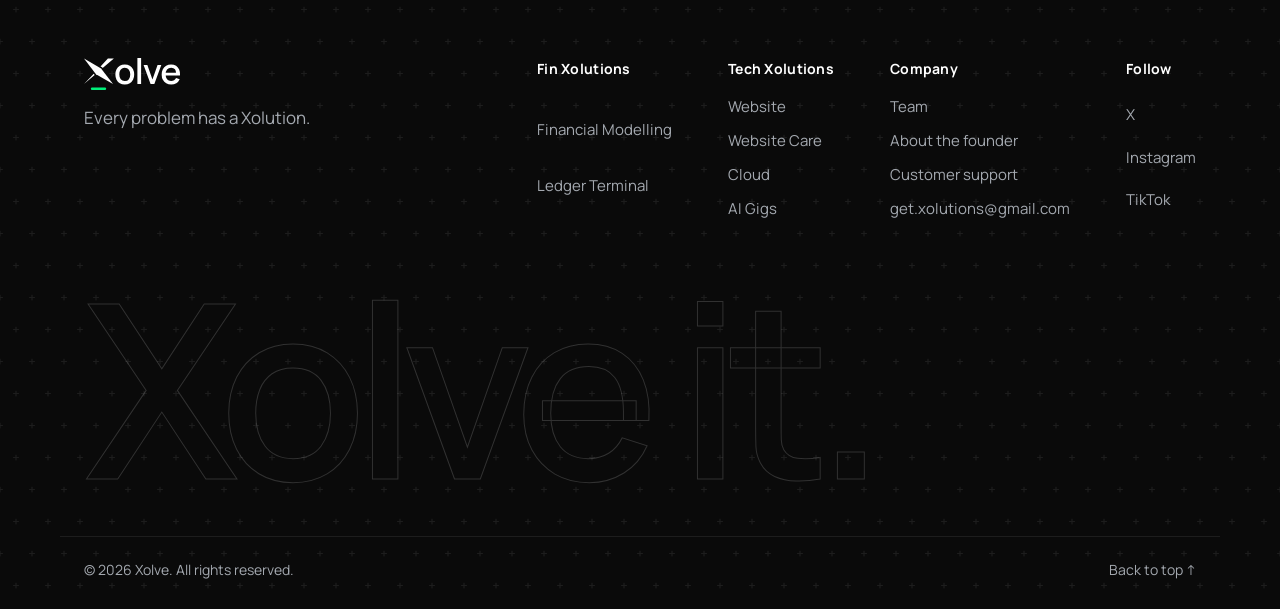
==== commit 72e905b1: "AI Gigs: add Alignerr and Toloka, fix region parsing, honest platform notes Audit found only Mercor'" ====
--- a/index.html
+++ b/index.html
@@ -423,9 +423,9 @@
           </div>
           <p class="xol__problem">You want AI training and evaluation work, but the openings are scattered across a dozen platforms.</p>
           <ul class="ticks">
-            <li>Gigs from Mercor, micro1, Turing, AfterQuery, Scale AI, Handshake and more, with pay rates</li>
-            <li>Refreshed every 8 hours</li>
-            <li>Filter by platform, remote, and gig or full-time</li>
+            <li>Gigs from Mercor, micro1, Alignerr, Remotasks, Toloka and more, with pay rates</li>
+            <li>Refreshed several times a day, with each role's real posting date</li>
+            <li>Openings for your country, filters by platform, remote, and gig or full-time</li>
             <li>Links straight to the official page to apply</li>
             <li>New-gig alerts on our social channels (coming soon)</li>
           </ul>
